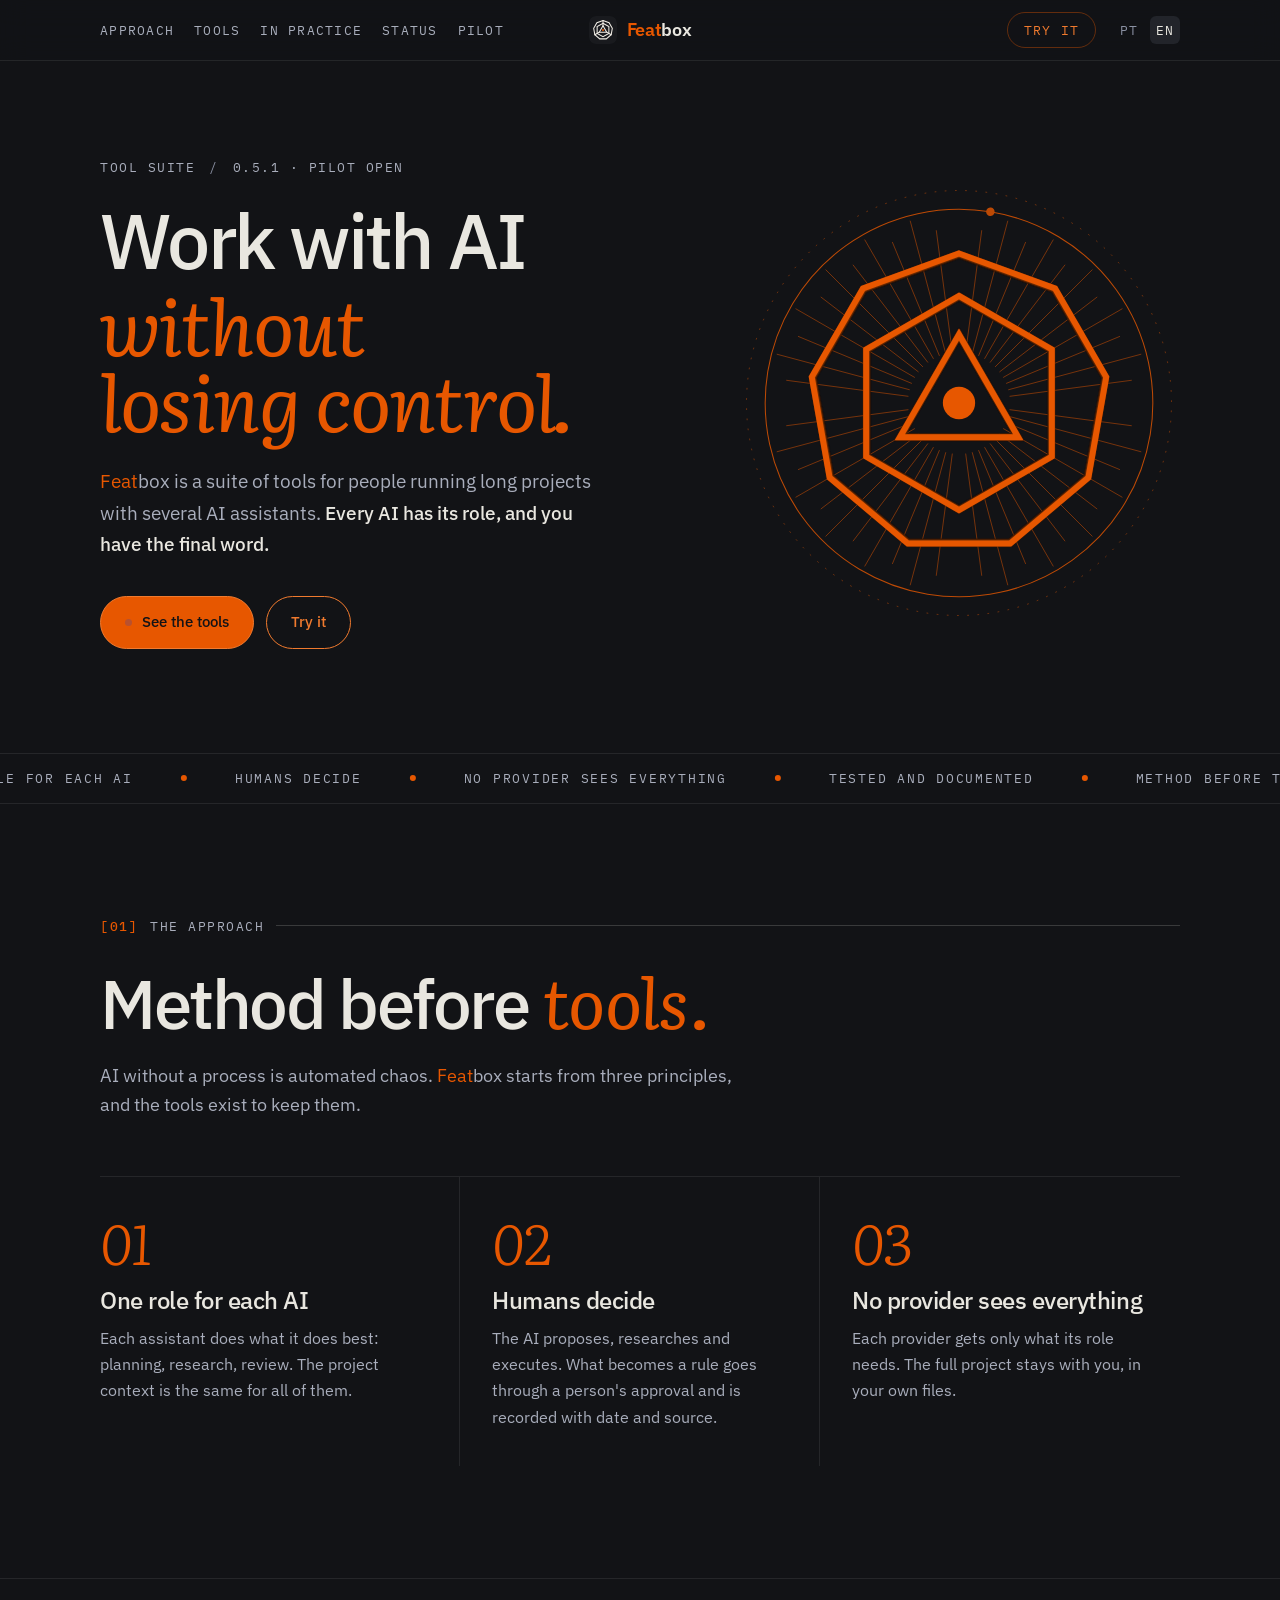
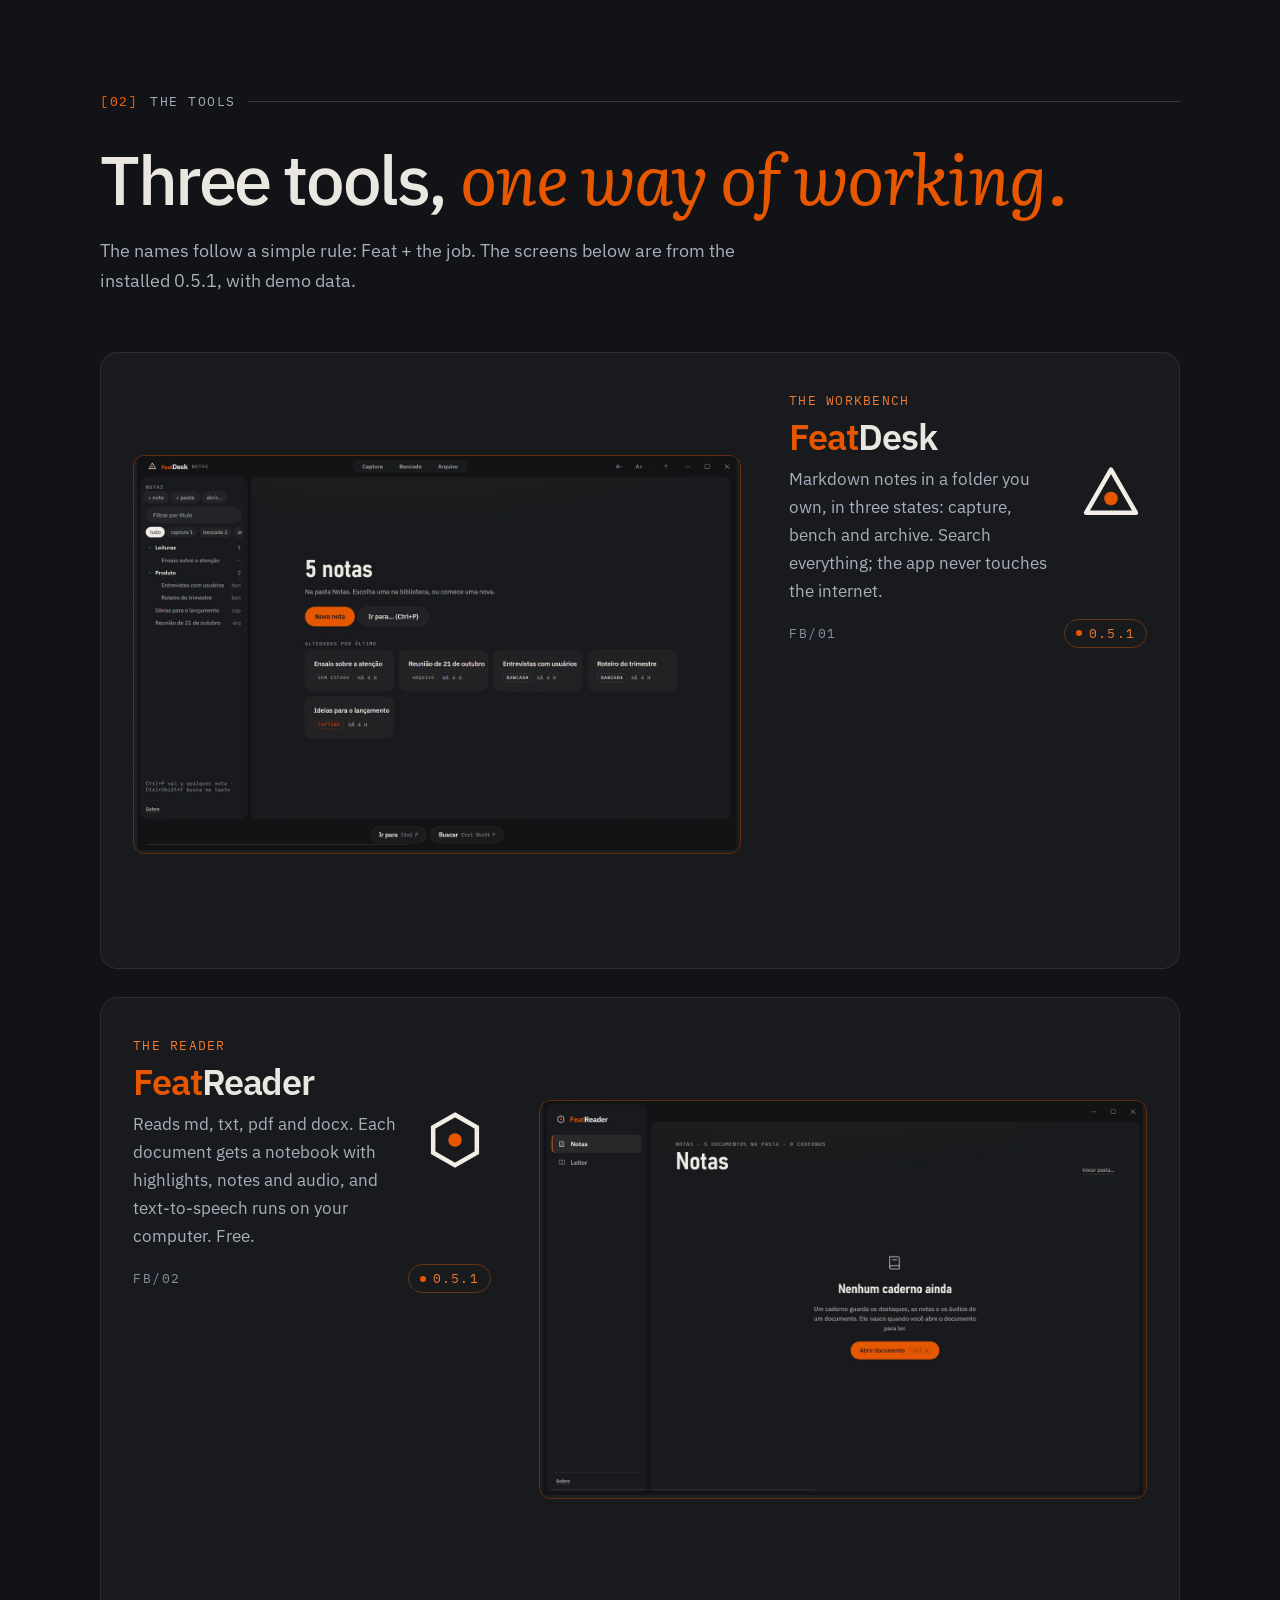
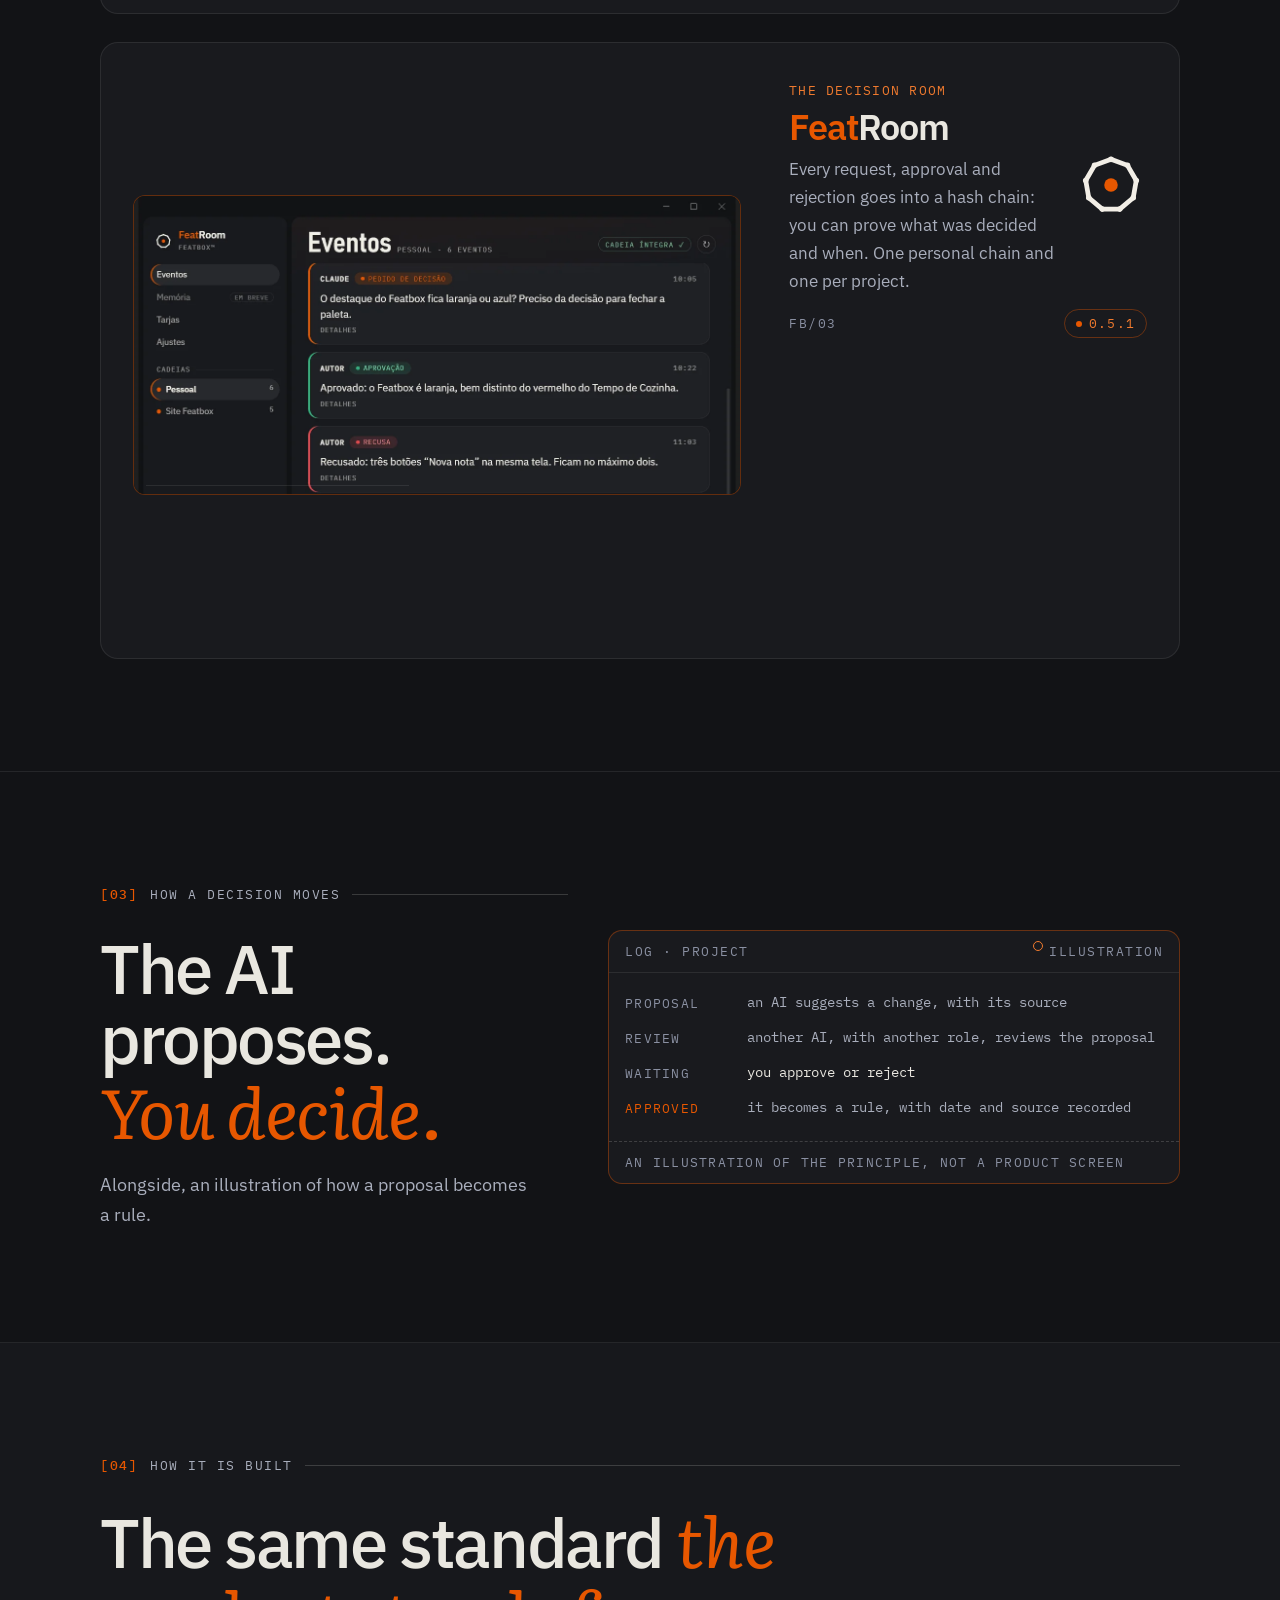
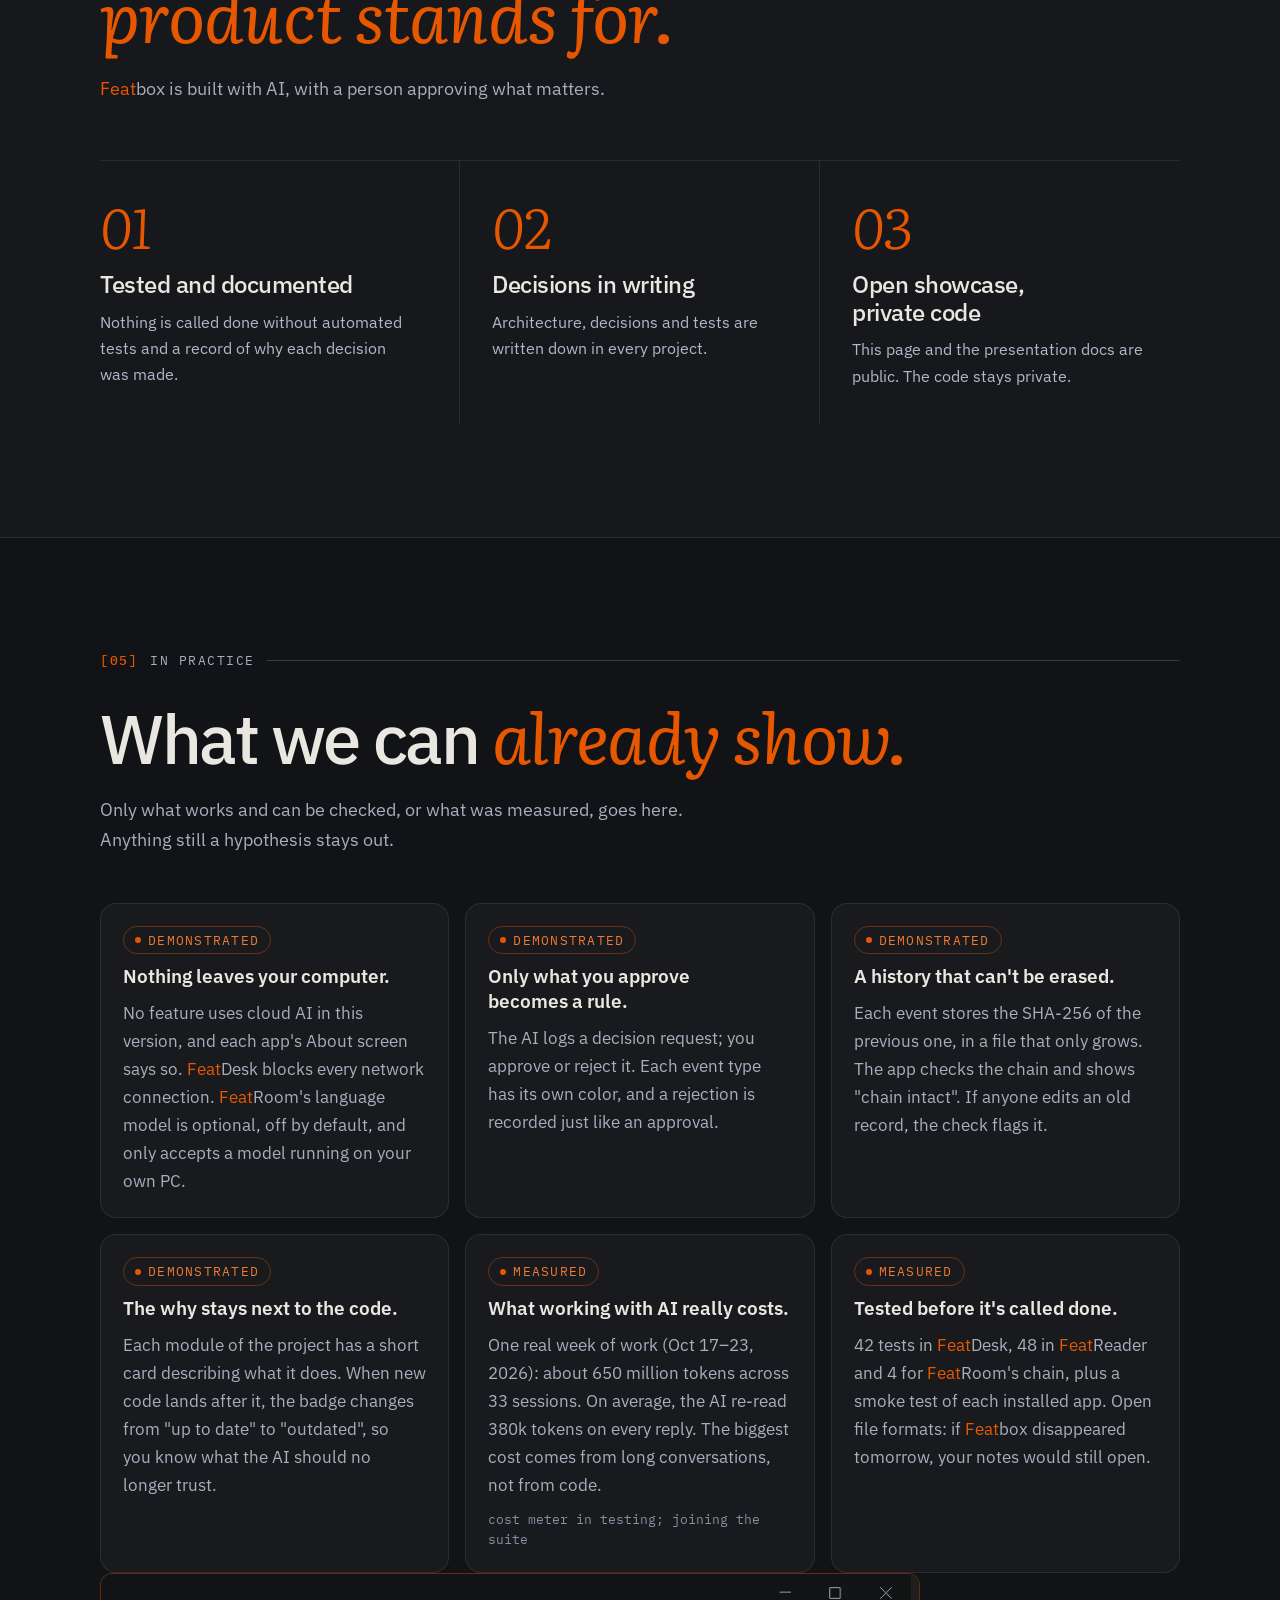
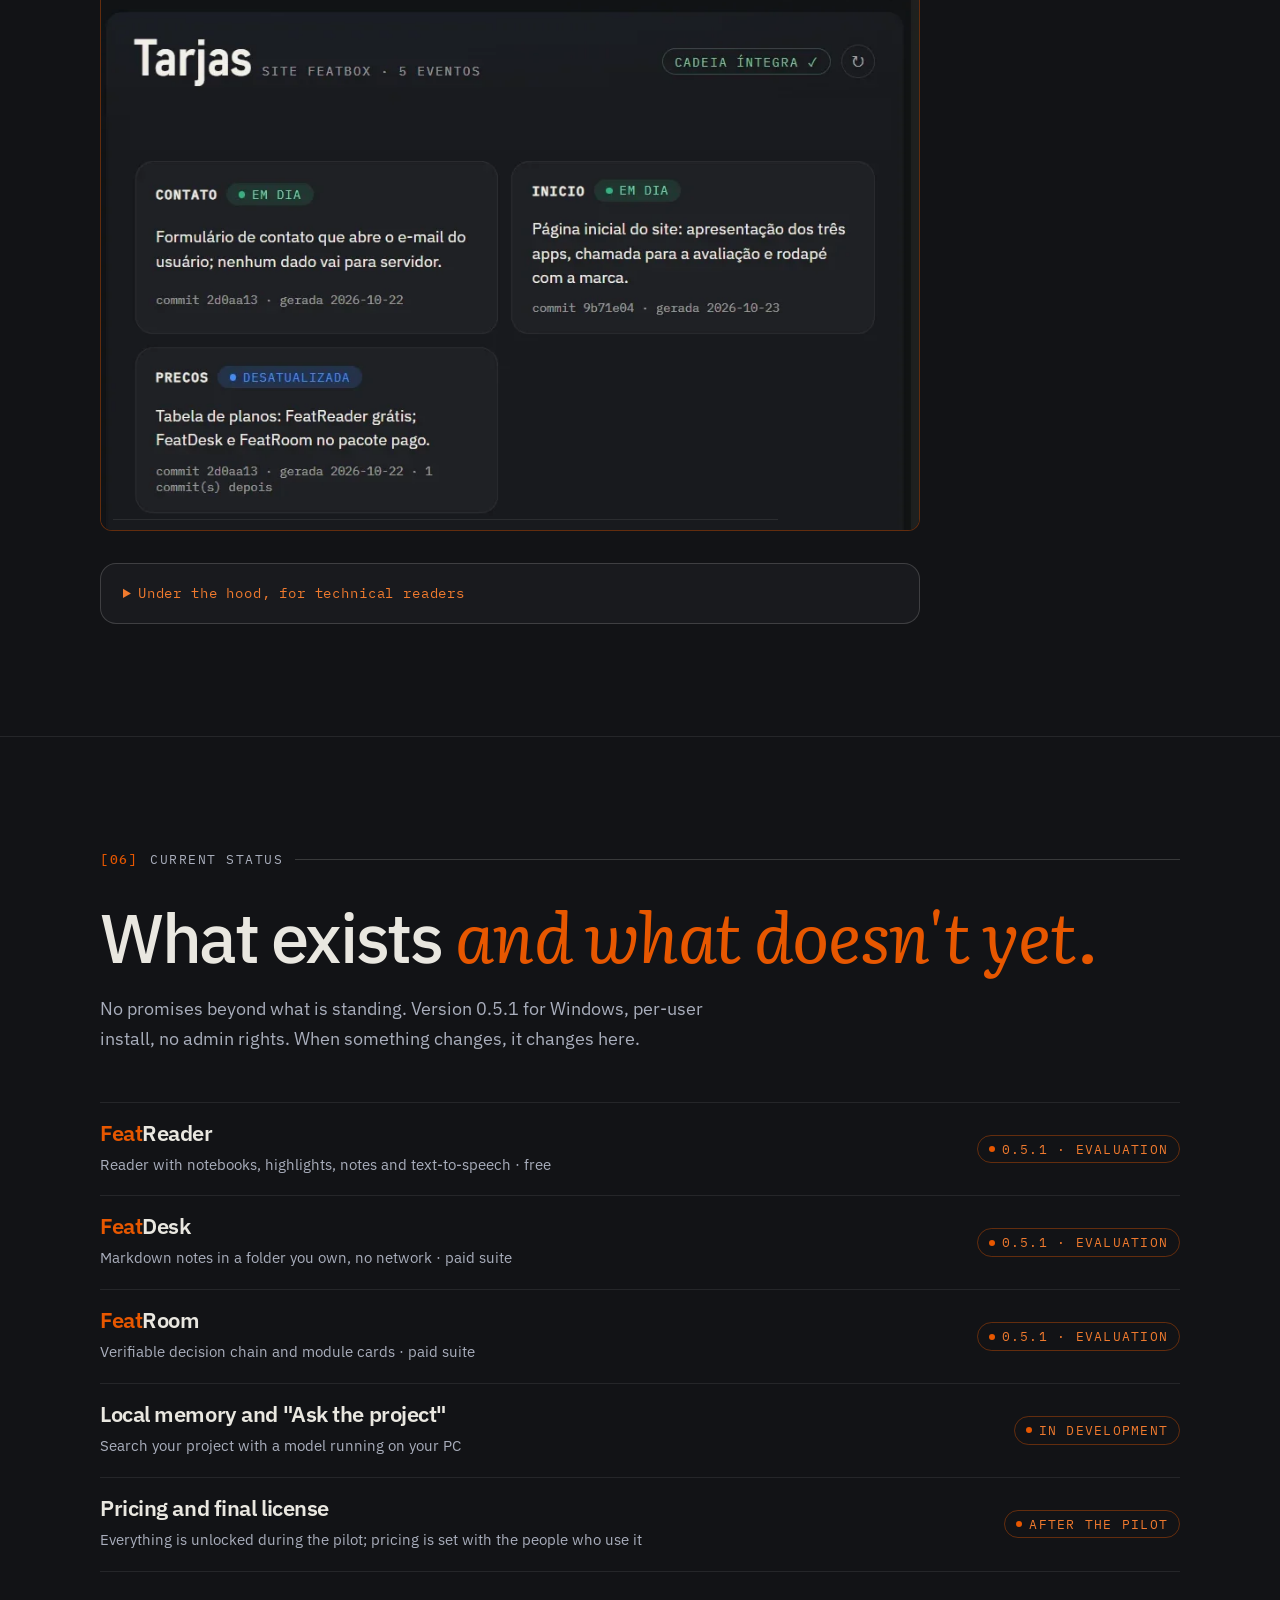
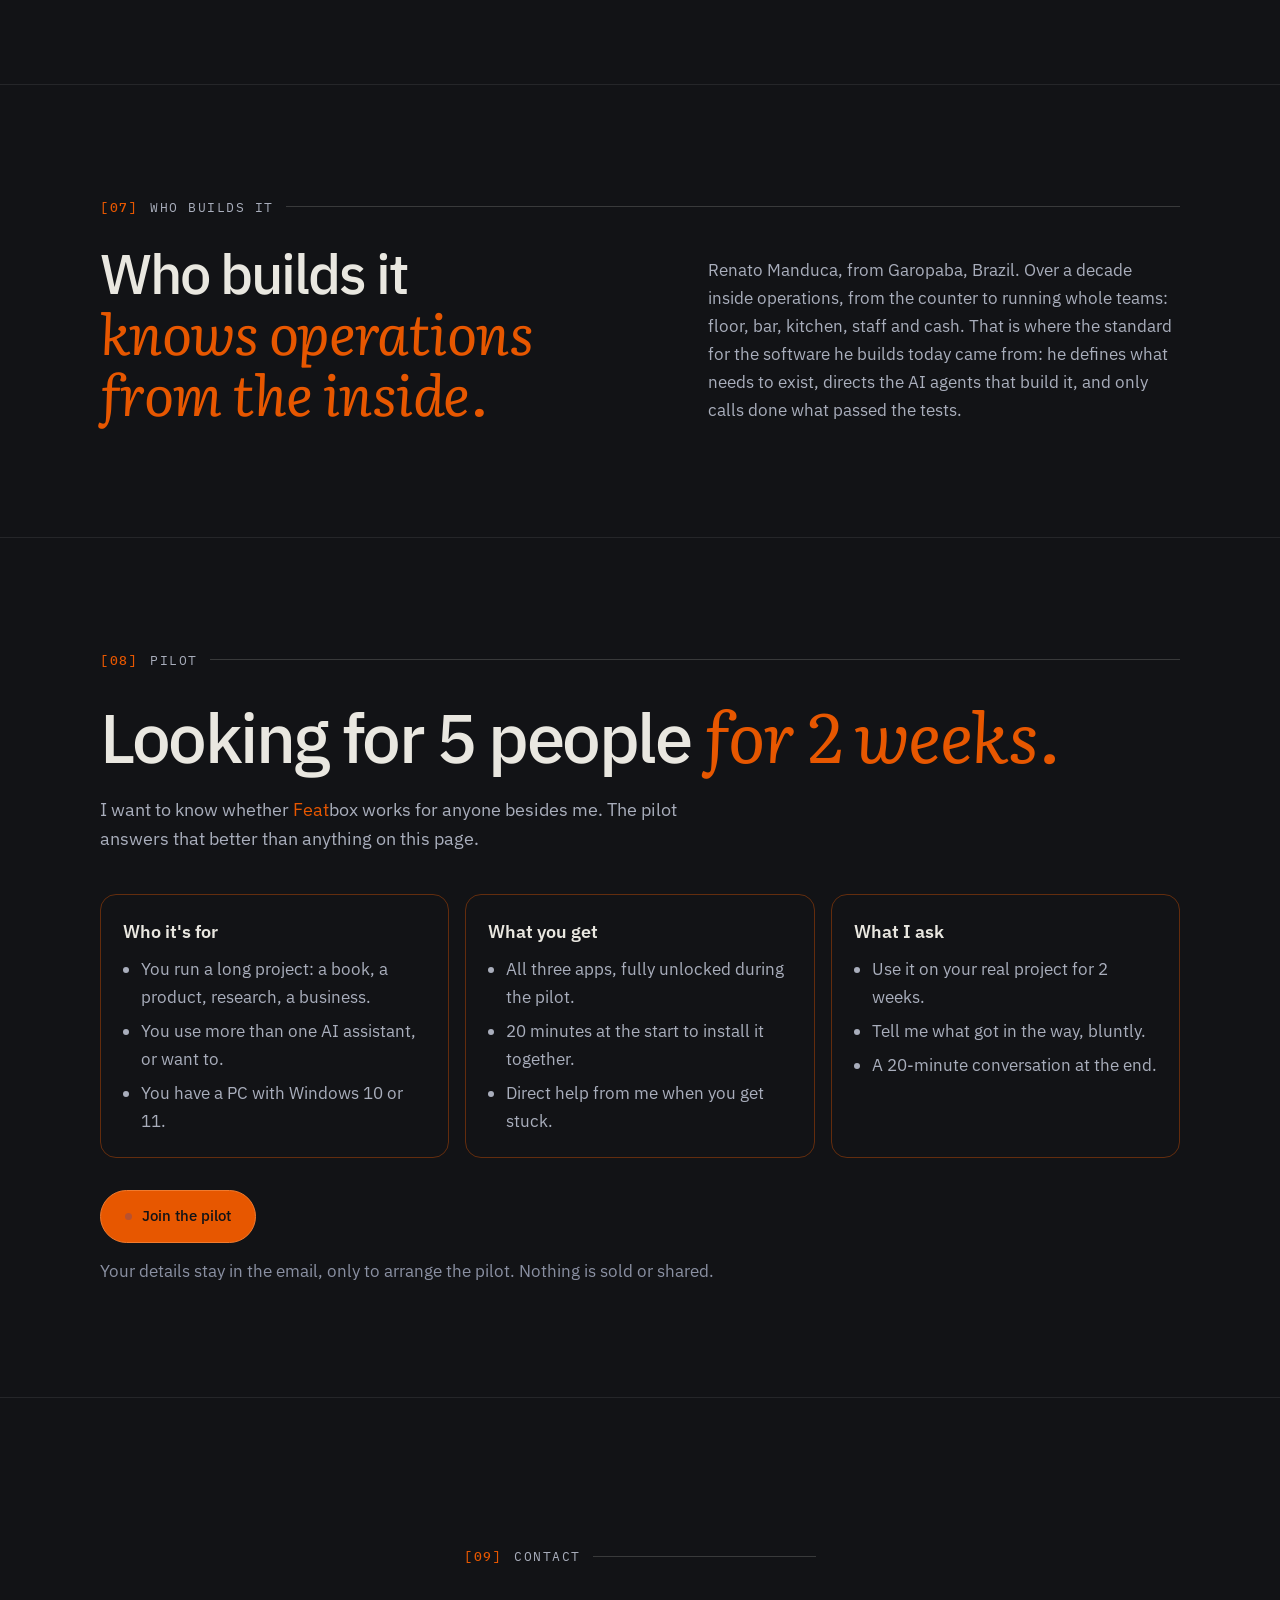
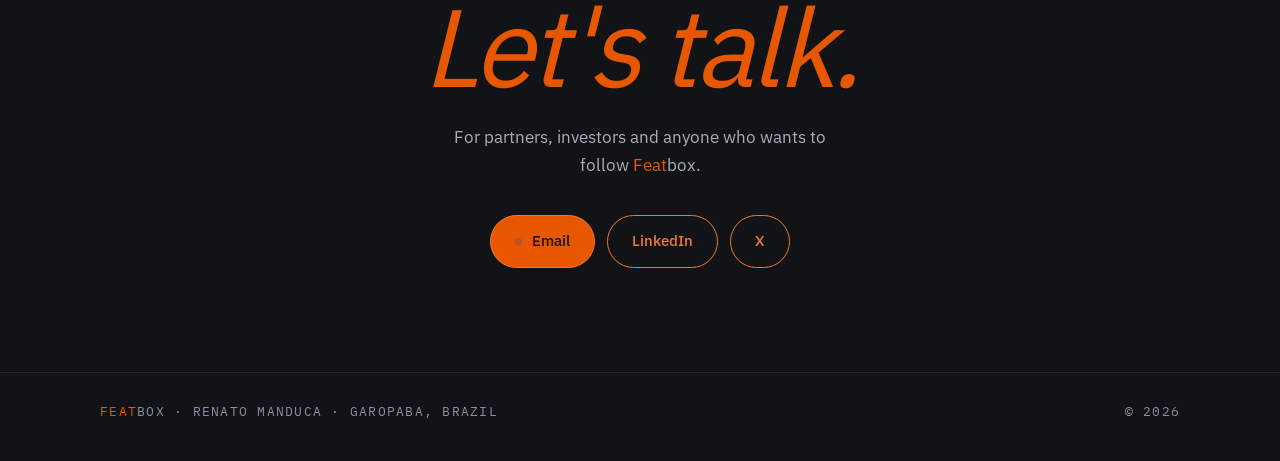
==== en/index.html @ ae33f8d5 "Versão em inglês, favicons e SEO, telas da 0.5.1 Feat sempre em laranja, laranja chapado sem degradê" ====
<!doctype html>
<html lang="en">
<head>
<meta charset="utf-8">
<meta name="viewport" content="width=device-width, initial-scale=1, viewport-fit=cover">
<title>Featbox · Work with AI without losing control</title>
<meta name="description" content="Featbox: FeatDesk, FeatReader and FeatRoom. Every AI with a role, every decision logged and approved by a person, no provider with access to the whole project. Version 0.5.1 for Windows, pilot open.">
<meta name="theme-color" content="#121316">
<meta property="og:type" content="website">
<meta property="og:locale" content="en_US">
<meta name="twitter:card" content="summary_large_image">
<meta property="og:title" content="Featbox">
<meta property="og:description" content="Tools to work with AI without losing control. Version 0.5.1, pilot open.">
<meta property="og:image" content="https://featbox.github.io/assets/og-featbox.png">
<meta property="og:image:width" content="1200"><meta property="og:image:height" content="630">
<!-- seo:inicio -->
<link rel="canonical" href="https://featbox.github.io/en/">
<meta name="robots" content="index,follow">
<meta name="author" content="Renato Manduca">
<meta property="og:url" content="https://featbox.github.io/en/">
<meta property="og:site_name" content="Featbox">
<meta property="og:locale:alternate" content="pt_BR">
<meta property="og:image:alt" content="Featbox logo and the headline Work with AI without losing control">
<meta name="twitter:title" content="Featbox · Work with AI without losing control">
<meta name="twitter:description" content="Tools to work with AI without losing control. Version 0.5.1, pilot open.">
<meta name="twitter:image" content="https://featbox.github.io/assets/og-featbox.png">
<link rel="icon" href="/favicon.ico" sizes="48x48">
<link rel="icon" href="/assets/marcas/featbox-t3-favicon.svg" type="image/svg+xml">
<link rel="icon" href="/assets/icones/favicon-32.png" type="image/png" sizes="32x32">
<link rel="icon" href="/assets/icones/favicon-16.png" type="image/png" sizes="16x16">
<link rel="apple-touch-icon" href="/assets/icones/apple-touch-icon.png">
<link rel="manifest" href="/site.webmanifest">
<script type="application/ld+json">{"@context": "https://schema.org", "@type": "SoftwareApplication", "name": "Featbox", "applicationCategory": "ProductivityApplication", "operatingSystem": "Windows 10, Windows 11", "softwareVersion": "0.5.1", "description": "A suite of three local apps for working with several AIs without losing control: Markdown notes (FeatDesk), a reader with notebooks (FeatReader) and a SHA-256 hash-chained decision log (FeatRoom).", "inLanguage": "en", "url": "https://featbox.github.io/en/", "image": "https://featbox.github.io/assets/og-featbox.png", "author": {"@type": "Person", "name": "Renato Manduca", "address": {"@type": "PostalAddress", "addressLocality": "Garopaba", "addressRegion": "SC", "addressCountry": "BR"}}}</script>
<!-- seo:fim -->
<link rel="alternate" hreflang="pt-BR" href="https://featbox.github.io/">
<link rel="alternate" hreflang="en" href="https://featbox.github.io/en/">
<link rel="alternate" hreflang="x-default" href="https://featbox.github.io/">
<link rel="preload" href="../assets/fonts/ibm-plex-sans-500.woff2" as="font" type="font/woff2" crossorigin>
<style>
@font-face{font-family:"IBM Plex Sans";font-weight:400;font-display:swap;src:url(../assets/fonts/ibm-plex-sans-400.woff2) format("woff2")}
@font-face{font-family:"IBM Plex Sans";font-weight:500;font-display:swap;src:url(../assets/fonts/ibm-plex-sans-500.woff2) format("woff2")}
@font-face{font-family:"IBM Plex Sans";font-weight:600;font-display:swap;src:url(../assets/fonts/ibm-plex-sans-600.woff2) format("woff2")}
@font-face{font-family:"Literata";font-weight:200 900;font-style:normal;font-display:swap;src:url(../assets/fonts/literata-var.woff2) format("woff2")}
@font-face{font-family:"Literata";font-weight:200 900;font-style:italic;font-display:swap;src:url(../assets/fonts/literata-italic-var.woff2) format("woff2")}
@font-face{font-family:"IBM Plex Mono";font-weight:400;font-display:swap;src:url(../assets/fonts/ibm-plex-mono-400.woff2) format("woff2")}
@font-face{font-family:"IBM Plex Mono";font-weight:500;font-display:swap;src:url(../assets/fonts/ibm-plex-mono-500.woff2) format("woff2")}
:root{
  --bg:#121316;--bg-2:#191A1E;--bg-3:#22242A;--blue:#191A1E;
  --text:#E9E7E0;--text-2:#A9AEBC;--text-3:#8A90A2;
  --gold:#F07A2E;--dot:#E75700;--f:#E75700;
  --line:rgb(233 231 224 / .09);--line-2:rgb(233 231 224 / .18);--line-gold:rgb(231 87 0 / .38);
  
  --f-display:"IBM Plex Sans","Segoe UI",system-ui,sans-serif;
  --f-serif:"Literata",Georgia,serif;
  --f-sans:"IBM Plex Sans","Segoe UI",system-ui,sans-serif;
  --f-mono:"IBM Plex Mono",ui-monospace,Consolas,monospace;
  --wrap:1160px;--pad:clamp(16px,4vw,40px);
}
*{box-sizing:border-box}
html{scroll-behavior:smooth;background:var(--bg);color-scheme:dark;scrollbar-color:#3A3C42 var(--bg)}
body{margin:0;background:var(--bg);color:var(--text);font:400 17px/1.65 var(--f-sans);-webkit-font-smoothing:antialiased;overflow-x:hidden}
h1,h2,h3,h4,p{margin:0}
h1,h2,h3{text-wrap:balance}
p{text-wrap:pretty}
a{color:var(--gold)}
img,svg{display:block;max-width:100%}
:focus-visible{outline:2px solid var(--gold);outline-offset:3px;border-radius:4px}
.wrap{max-width:var(--wrap);margin:0 auto;padding:0 var(--pad)}
.skip{position:absolute;left:-999px;top:8px;z-index:200;background:var(--gold);color:var(--bg);padding:8px 12px}
.skip:focus{left:8px}
.foil{color:var(--dot);-webkit-text-fill-color:currentColor;font-family:var(--f-serif);font-style:italic;font-weight:400;letter-spacing:-.01em}
@supports not ((background-clip:text) or (-webkit-background-clip:text)){.foil{color:var(--gold);-webkit-text-fill-color:currentColor}}
.label{display:flex;align-items:center;gap:12px;font-family:var(--f-mono);font-size:12.5px;letter-spacing:.12em;text-transform:uppercase;color:var(--text-2)}
.label b{font-weight:500;color:var(--dot)}
.label::after{content:"";flex:1;height:1px;background:var(--line-2)}
.display{font-family:var(--f-display);font-weight:500;line-height:1.02;letter-spacing:-.035em}
.top{position:sticky;top:0;z-index:50;background:color-mix(in srgb,var(--bg) 82%,transparent);backdrop-filter:blur(14px);border-bottom:1px solid var(--line)}
.top .wrap{display:grid;grid-template-columns:1fr auto 1fr;align-items:center;height:60px}
.top nav{display:none;gap:28px}
.top nav a,.top .cta{font-family:var(--f-mono);font-size:12.5px;letter-spacing:.1em;text-transform:uppercase;text-decoration:none;color:var(--text-2)}
.top nav a:hover{color:var(--text)}
.top nav a{white-space:nowrap}
.brand{display:flex;align-items:center;gap:10px;text-decoration:none;color:var(--text);justify-self:center}
.brand img{width:28px;height:28px;border-radius:7px}
.brand span{font-weight:600;font-size:18px;letter-spacing:-.02em}
.top .cta{justify-self:end;border:1px solid var(--line-gold);border-radius:999px;padding:7px 16px;color:var(--gold)}
.top .cta:hover{background:var(--bg-3)}
.btn{display:inline-flex;align-items:center;gap:10px;padding:13px 24px;border-radius:999px;font-family:var(--f-sans);font-size:15px;font-weight:500;text-decoration:none;border:1px solid var(--gold);transition:background-color .2s,filter .2s}
.btn-primary{background:var(--f);color:var(--bg)}
.btn-primary:hover{filter:brightness(1.07)}
.btn-ghost{color:var(--gold);background:transparent}
.btn-ghost:hover{background:var(--bg-3)}
.btn .dot{width:7px;height:7px;border-radius:50%;background:#B8512F}
.btn-ghost .dot{background:var(--dot)}
.hero{position:relative;border-bottom:1px solid var(--line);background:var(--bg)}
.hero .wrap{display:grid;gap:40px;padding-top:72px;padding-bottom:84px;align-items:center}
.hero .kicker{font-family:var(--f-mono);font-size:12.5px;letter-spacing:.12em;text-transform:uppercase;color:var(--text-2);display:flex;gap:14px;flex-wrap:wrap}
.hero .kicker span+span::before{content:"/";margin-right:14px;color:var(--text-3)}
.hero h1{margin-top:24px;font-size:clamp(40px,6vw,84px);line-height:1}
.hero h1 .l2{display:block;margin-top:.08em}
.display.foil{font-weight:400}
.hero .lead{margin-top:28px;max-width:46ch;font-size:19px;color:var(--text-2)}
.hero .lead strong{color:var(--text);font-weight:500}
.hero .actions{margin-top:36px;display:flex;flex-wrap:wrap;gap:12px}
.art{position:relative;aspect-ratio:1;width:100%;max-width:520px;justify-self:center}
.art svg{width:100%;height:100%}
.art .orbit,.art .orbit2{transform-origin:50% 50%}
.art{position:relative}
.t3-palco{position:absolute;inset:0;perspective:1100px;transform-style:preserve-3d;pointer-events:none}
.t3-palco .t3{position:absolute;inset:0;width:100%;height:100%;transform-style:preserve-3d;backface-visibility:visible}
.t3-palco .t3{will-change:transform}
.t3-fatia{position:absolute;inset:0;width:100%;height:100%}
.t3-9{animation:giro9 18s cubic-bezier(.65,0,.35,1) infinite}
.t3-6{animation:giro6 13s cubic-bezier(.65,0,.35,1) infinite}
.t3-3{animation:giro3 9s cubic-bezier(.65,0,.35,1) infinite}
@keyframes giro9{0%,22%{transform:rotateY(0)}78%,100%{transform:rotateY(360deg)}}
@keyframes giro6{0%,18%{transform:rotateX(0)}82%,100%{transform:rotateX(-360deg)}}
@keyframes giro3{0%,15%{transform:rotate3d(1,1,0,0deg)}85%,100%{transform:rotate3d(1,1,0,360deg)}}
.t3-nucleo{transform-box:fill-box;transform-origin:center;animation:pulso 2.6s ease-in-out infinite;filter:drop-shadow(0 0 0 rgb(231 87 0 / 0))}
@keyframes pulso{0%,100%{transform:scale(1);filter:drop-shadow(0 0 0 rgb(231 87 0 / 0))}50%{transform:scale(1.18);filter:drop-shadow(0 0 14px rgb(231 87 0 / .55))}}
@media (prefers-reduced-motion:reduce){.t3-palco .t3,.t3-nucleo{animation:none}}

.ticker{border-bottom:1px solid var(--line);overflow:hidden;white-space:nowrap;background:var(--bg)}
.ticker div{display:inline-flex;gap:48px;padding:14px 0}
.ticker span{font-family:var(--f-mono);font-size:12.5px;letter-spacing:.14em;text-transform:uppercase;color:var(--text-2);display:inline-flex;gap:48px;align-items:center}
.ticker span::after{content:"";width:6px;height:6px;border-radius:50%;background:var(--dot)}
.section{padding:112px 0;border-bottom:1px solid var(--line);scroll-margin-top:60px}
.section h2{margin-top:28px;font-size:clamp(38px,5.4vw,72px)}
.section .lead{margin-top:22px;max-width:58ch;font-size:18px;color:var(--text-2)}
.cols{display:grid;gap:0;margin-top:56px;border-top:1px solid var(--line)}
.col{padding:32px 28px 32px 0;border-bottom:1px solid var(--line)}
.col .num{font-family:var(--f-serif);font-style:italic;font-weight:300;font-size:56px;line-height:1;display:block}
.col h3{margin-top:18px;font-weight:500;font-size:24px;line-height:1.15;letter-spacing:-.02em}
.col p{margin-top:10px;color:var(--text-2);font-size:16px}
.tools{margin-top:56px;display:grid;gap:20px}
.tool{position:relative;background:var(--bg-2);border:1px solid var(--line);border-radius:18px;padding:24px;display:flex;flex-direction:column;gap:14px;transition:border-color .2s}
.tool:hover{border-color:var(--line-gold)}
.tool .head{display:flex;justify-content:space-between;align-items:center}
.tool .idx{font-family:var(--f-mono);font-size:13px;letter-spacing:.12em;color:var(--text-3)}
.badge{display:inline-flex;align-items:center;gap:7px;font-family:var(--f-mono);font-size:12.5px;letter-spacing:.1em;text-transform:uppercase;color:var(--gold);border:1px solid var(--line-gold);border-radius:999px;padding:3px 11px}
.badge::before{content:"";width:6px;height:6px;border-radius:50%;background:var(--dot)}
.frame{aspect-ratio:16/10;border-radius:12px;background-color:var(--bg);border:1px solid var(--line-gold);display:grid;place-content:center;justify-items:center;gap:10px;position:relative;
  background-image:linear-gradient(var(--line) 1px,transparent 1px),linear-gradient(90deg,var(--line) 1px,transparent 1px);background-size:24px 24px;background-position:-1px -1px}
.frame img{width:72px;height:72px;border-radius:16px}
.app-mark{width:28px;height:28px;vertical-align:-4px;margin-right:10px}
.tech{margin-top:32px;max-width:820px;border:1px solid var(--line-2);border-radius:16px;padding:18px 22px;background:var(--bg-2)}
.tech summary{cursor:pointer;font-family:var(--f-mono);font-size:14px;letter-spacing:.06em;color:var(--gold)}
.tech ul{margin:16px 0 0;padding-left:18px;display:grid;gap:10px;color:var(--text-2)}
.tech b{color:var(--text)}
.tech code{font-family:var(--f-mono);font-size:.92em;color:var(--text)}
.top .brand{grid-column:2}.cta-wrap{grid-column:3;justify-self:end;display:flex;align-items:center;gap:6px;white-space:nowrap}@media (max-width:480px){.top .cta{display:none}.lang{margin-left:0}}
.lang{display:inline-flex;gap:6px;margin-left:12px;font-family:var(--f-mono);font-size:12.5px;letter-spacing:.08em}.lang a{color:var(--text-3);text-decoration:none;padding:4px 6px;border-radius:6px}.lang a[aria-current]{color:var(--text);background:var(--bg-3)}
.feat{color:var(--dot);font:inherit;letter-spacing:inherit}
.tool-txt{display:grid;grid-template-columns:1fr auto;gap:20px;align-items:center}.tool-txt h3{margin:6px 0 10px}.app-mark-lg{width:72px;height:72px;align-self:center}
.frame.shot{display:block;aspect-ratio:auto;padding:0;background:var(--bg);overflow:hidden;margin:0}
.frame.shot img{display:block;width:100%;height:auto;border-radius:0}
.frame.shot .cap{display:block;padding:8px 12px;font-family:var(--f-mono);font-size:12px;letter-spacing:.06em;color:var(--text-3);border-top:1px solid var(--line)}
.proofs{margin-top:48px;display:grid;gap:16px;grid-template-columns:repeat(auto-fit,minmax(260px,1fr))}
.proof{background:var(--bg-2);border:1px solid var(--line);border-radius:16px;padding:22px;display:flex;flex-direction:column;gap:10px;align-items:flex-start}
.proof h3{margin:0;font-size:19px;line-height:1.3}
.proof p{margin:0;color:var(--text-2)}
.proof .src{font-family:var(--f-mono);font-size:12.5px;color:var(--text-3)}
.proof-shot{margin:40px 0 0;max-width:820px}
.pilot{display:grid;gap:16px;grid-template-columns:repeat(auto-fit,minmax(240px,1fr));margin-top:40px}
.pilot div{border:1px solid var(--line-gold);border-radius:16px;padding:22px}
.pilot h3{margin:0 0 8px;font-size:18px}
.pilot p,.pilot li{color:var(--text-2);margin:0}
.pilot ul{margin:0;padding-left:18px;display:grid;gap:6px}
.frame.mock{display:block;aspect-ratio:auto;padding:0;background:none;border:0;overflow:visible}
.frame.mock svg{width:100%;height:auto;border-radius:12px;box-shadow:0 18px 40px -22px rgb(0 0 0 / .9)}
.frame .cap{position:absolute;left:12px;bottom:-26px;font-family:var(--f-mono);font-size:11.5px;letter-spacing:.08em;color:var(--text-3)}
.tool .frame.mock{margin-bottom:22px}
.tool h3{font-weight:600;font-size:30px;line-height:1;letter-spacing:-.03em}
.tool .role{font-family:var(--f-mono);font-size:12.5px;letter-spacing:.1em;text-transform:uppercase;color:var(--gold)}
.tool p{color:var(--text-2);font-size:16px}
.ledger-wrap{display:grid;gap:40px;align-items:center}
.ledger{background:var(--bg-2);border:1px solid var(--line-gold);border-radius:14px;font-family:var(--f-mono);font-size:14px;overflow:hidden}
.ledger .bar{display:flex;justify-content:space-between;gap:12px;padding:10px 16px;border-bottom:1px solid var(--line);color:var(--text-3);font-size:12.5px;letter-spacing:.12em;text-transform:uppercase}
.ledger .bar i{font-style:normal;display:inline-flex;gap:6px}
.ledger .bar i::before{content:"";width:8px;height:8px;border:1px solid var(--gold);border-radius:50%}
.ledger ol{list-style:none;margin:0;padding:18px 16px 22px;display:grid;gap:12px}
.ledger li{display:grid;grid-template-columns:110px 1fr;gap:12px;color:var(--text-2)}
.ledger li .st{color:var(--text-3);text-transform:uppercase;letter-spacing:.1em;font-size:12.5px;padding-top:2px}
.ledger li.ok .st{color:var(--dot)}
.ledger li.wait{color:var(--text)}
.caret{display:inline-block;width:.6em;height:1.1em;vertical-align:-3px;background:var(--dot);margin-left:4px}
.ledger .note{border-top:1px dashed var(--line-2);padding:10px 16px;color:var(--text-3);font-size:12.5px;letter-spacing:.1em;text-transform:uppercase}
.band{background:#17181C}
.band .col p{color:#B2B8C8}
.state{margin-top:48px;border-top:1px solid var(--line)}
.state div{display:grid;grid-template-columns:1fr auto;gap:16px;align-items:center;padding:18px 0;border-bottom:1px solid var(--line)}
.state .t{font-weight:600;font-size:22px;letter-spacing:-.02em;line-height:1.1}
.state .s{display:block;margin-top:4px;font-size:15px;color:var(--text-2)}
.who{display:grid;gap:32px}
.who h2{font-size:clamp(34px,4.4vw,56px)}
.who p{color:var(--text-2);max-width:58ch}
.contact{padding:128px 0 104px;text-align:center;background:var(--bg)}
.contact h2{font-size:clamp(52px,8.6vw,120px)}
.contact p{margin:20px auto 0;max-width:44ch;color:var(--text-2)}
.contact .actions{margin-top:36px;display:flex;flex-wrap:wrap;gap:12px;justify-content:center}
footer{border-top:1px solid var(--line);padding:28px 0 40px}
footer .wrap{display:flex;flex-wrap:wrap;justify-content:space-between;gap:12px;font-family:var(--f-mono);font-size:12.5px;letter-spacing:.1em;text-transform:uppercase;color:var(--text-3)}
.js .reveal{opacity:0;transform:translateY(14px);transition:opacity .7s ease,transform .7s ease}
.js .reveal.in{opacity:1;transform:none}
@media (min-width:860px){
  .top nav{display:none}
  .hero .wrap{grid-template-columns:1.15fr .85fr;padding-top:96px;padding-bottom:104px}
  .cols{grid-template-columns:repeat(3,1fr)}
  .col{border-bottom:0;border-right:1px solid var(--line);padding:36px 32px}
  .col:first-child{padding-left:0}.col:last-child{border-right:0}
  .tools{grid-template-columns:repeat(3,1fr)}
  .ledger-wrap{grid-template-columns:.9fr 1.1fr}
  .who{grid-template-columns:1.1fr .9fr;align-items:end}
}
@media (max-width:520px){.ledger li{grid-template-columns:1fr;gap:2px}}
@media (prefers-reduced-motion:reduce){
  *,*::before,*::after{transition:none!important;scroll-behavior:auto!important}
  .js .reveal{opacity:1;transform:none}
}

@media(min-width:900px){
  .tools{grid-template-columns:1fr;gap:28px}
  .tool{display:grid;grid-template-columns:minmax(0,1.7fr) minmax(0,1fr);grid-template-areas:"frame ." "frame head" "frame role" "frame title" "frame text" "frame .";grid-template-rows:1fr auto auto auto auto 1fr;column-gap:48px;row-gap:14px;padding:32px}
  .tool .frame{grid-area:frame;align-self:center;margin-bottom:0}
  .tool .head{grid-area:head;align-self:end}
  .tool .role{grid-area:role}.tool h3{grid-area:title}.tool p{grid-area:text}
  .tool:nth-child(even){grid-template-columns:minmax(0,1fr) minmax(0,1.7fr);grid-template-areas:". frame" "head frame" "role frame" "title frame" "text frame" ". frame"}
  .tool h3{font-size:36px}.tool p{font-size:17px}
  .tool .frame .cap{bottom:-28px}
  .tool{padding-bottom:44px}
}
@media (min-width:1180px){.top nav{display:flex;gap:20px;grid-column:1}}
</style>
</head>
<body>
<script>document.documentElement.className='js'</script>
<a class="skip" href="#conteudo">Skip to content</a>
<svg width="0" height="0" style="position:absolute" aria-hidden="true">
  <defs>
    <linearGradient id="foilg" x1="0" y1="0" x2="1" y2="1"><stop offset="0" stop-color="#E75700"/><stop offset="1" stop-color="#E75700"/></linearGradient>
  </defs>
</svg>

<header class="top">
  <div class="wrap">
    <nav aria-label="Seções"><a href="#proposta">Approach</a><a href="#ferramentas">Tools</a><a href="#provas">In practice</a><a href="#estado">Status</a><a href="#piloto">Pilot</a></nav>
    <a class="brand" href="#topo" aria-label="Featbox, home"><img src="../assets/marcas/featbox-t3-favicon.svg" alt="" width="30" height="30"><span><span class="feat">Feat</span>box</span></a>
    <span class="cta-wrap"><a class="cta" href="#piloto">Try it</a><span class="lang"><a href="../" hreflang="pt-BR" lang="pt-BR">PT</a><a href="./" aria-current="page" hreflang="en">EN</a></span></span>
  </div>
</header>

<main id="conteudo">
  <section class="hero" id="topo" aria-labelledby="titulo">
    <div class="wrap">
      <div>
        <p class="kicker"><span>Tool suite</span><span>0.5.1 · pilot open</span></p>
        <h1 id="titulo" class="display">Work with AI <span class="l2 foil">without losing control.</span></h1>
        <p class="lead"><span class="feat">Feat</span>box is a suite of tools for people running long projects with several AI assistants. <strong>Every AI has its role, and you have the final word.</strong></p>
        <div class="actions">
          <a class="btn btn-primary" href="#ferramentas"><span class="dot"></span>See the tools</a>
          <a class="btn btn-ghost" href="#piloto">Try it</a>
        </div>
      </div>
      <figure class="art" style="margin:0" aria-hidden="true">
        <svg viewBox="0 0 520 520" fill="none" stroke="url(#foilg)">
          <g class="orbit2" stroke-width="1" opacity=".5"><circle cx="260" cy="260" r="250" stroke-dasharray="2 10"/></g>
          <g class="orbit" stroke-width="1.2" opacity=".8"><circle cx="260" cy="260" r="228"/><circle cx="260" cy="32" r="5" fill="#E75700" stroke="none"/></g>
          <g stroke-width="1" opacity=".55" id="rays"></g>
        </svg>
        <div class="t3-palco"><div class="t3 t3-9"><svg class="t3-fatia" viewBox="0 0 520 520" fill="none" stroke="#3A1A08" style="transform:translateZ(-12px)" aria-hidden="true"><polygon points="260.0,84.1 373.0,125.2 433.2,229.4 412.2,347.8 320.2,425.2 199.8,425.2 107.8,347.8 86.8,229.4 147.0,125.2" stroke-width="7" stroke-linejoin="miter" stroke-miterlimit="8"/></svg><svg class="t3-fatia" viewBox="0 0 520 520" fill="none" stroke="#3A1A08" style="transform:translateZ(-10px)" aria-hidden="true"><polygon points="260.0,84.1 373.0,125.2 433.2,229.4 412.2,347.8 320.2,425.2 199.8,425.2 107.8,347.8 86.8,229.4 147.0,125.2" stroke-width="7" stroke-linejoin="miter" stroke-miterlimit="8"/></svg><svg class="t3-fatia" viewBox="0 0 520 520" fill="none" stroke="#3A1A08" style="transform:translateZ(-8px)" aria-hidden="true"><polygon points="260.0,84.1 373.0,125.2 433.2,229.4 412.2,347.8 320.2,425.2 199.8,425.2 107.8,347.8 86.8,229.4 147.0,125.2" stroke-width="7" stroke-linejoin="miter" stroke-miterlimit="8"/></svg><svg class="t3-fatia" viewBox="0 0 520 520" fill="none" stroke="#3A1A08" style="transform:translateZ(-6px)" aria-hidden="true"><polygon points="260.0,84.1 373.0,125.2 433.2,229.4 412.2,347.8 320.2,425.2 199.8,425.2 107.8,347.8 86.8,229.4 147.0,125.2" stroke-width="7" stroke-linejoin="miter" stroke-miterlimit="8"/></svg><svg class="t3-fatia" viewBox="0 0 520 520" fill="none" stroke="#7A3204" style="transform:translateZ(-4px)" aria-hidden="true"><polygon points="260.0,84.1 373.0,125.2 433.2,229.4 412.2,347.8 320.2,425.2 199.8,425.2 107.8,347.8 86.8,229.4 147.0,125.2" stroke-width="7" stroke-linejoin="miter" stroke-miterlimit="8"/></svg><svg class="t3-fatia" viewBox="0 0 520 520" fill="none" stroke="#7A3204" style="transform:translateZ(-2px)" aria-hidden="true"><polygon points="260.0,84.1 373.0,125.2 433.2,229.4 412.2,347.8 320.2,425.2 199.8,425.2 107.8,347.8 86.8,229.4 147.0,125.2" stroke-width="7" stroke-linejoin="miter" stroke-miterlimit="8"/></svg><svg class="t3-fatia" viewBox="0 0 520 520" fill="none" stroke="url(#foilg)" style="transform:translateZ(0px)" aria-hidden="true"><polygon points="260.0,84.1 373.0,125.2 433.2,229.4 412.2,347.8 320.2,425.2 199.8,425.2 107.8,347.8 86.8,229.4 147.0,125.2" stroke-width="7" stroke-linejoin="miter" stroke-miterlimit="8"/></svg></div><div class="t3 t3-6"><svg class="t3-fatia" viewBox="0 0 520 520" fill="none" stroke="#3A1A08" style="transform:translateZ(-12px)" aria-hidden="true"><polygon points="260.0,134.0 369.2,197.0 369.2,323.0 260.0,386.0 150.8,323.0 150.8,197.0" stroke-width="7" stroke-linejoin="miter" stroke-miterlimit="8"/></svg><svg class="t3-fatia" viewBox="0 0 520 520" fill="none" stroke="#3A1A08" style="transform:translateZ(-10px)" aria-hidden="true"><polygon points="260.0,134.0 369.2,197.0 369.2,323.0 260.0,386.0 150.8,323.0 150.8,197.0" stroke-width="7" stroke-linejoin="miter" stroke-miterlimit="8"/></svg><svg class="t3-fatia" viewBox="0 0 520 520" fill="none" stroke="#3A1A08" style="transform:translateZ(-8px)" aria-hidden="true"><polygon points="260.0,134.0 369.2,197.0 369.2,323.0 260.0,386.0 150.8,323.0 150.8,197.0" stroke-width="7" stroke-linejoin="miter" stroke-miterlimit="8"/></svg><svg class="t3-fatia" viewBox="0 0 520 520" fill="none" stroke="#3A1A08" style="transform:translateZ(-6px)" aria-hidden="true"><polygon points="260.0,134.0 369.2,197.0 369.2,323.0 260.0,386.0 150.8,323.0 150.8,197.0" stroke-width="7" stroke-linejoin="miter" stroke-miterlimit="8"/></svg><svg class="t3-fatia" viewBox="0 0 520 520" fill="none" stroke="#7A3204" style="transform:translateZ(-4px)" aria-hidden="true"><polygon points="260.0,134.0 369.2,197.0 369.2,323.0 260.0,386.0 150.8,323.0 150.8,197.0" stroke-width="7" stroke-linejoin="miter" stroke-miterlimit="8"/></svg><svg class="t3-fatia" viewBox="0 0 520 520" fill="none" stroke="#7A3204" style="transform:translateZ(-2px)" aria-hidden="true"><polygon points="260.0,134.0 369.2,197.0 369.2,323.0 260.0,386.0 150.8,323.0 150.8,197.0" stroke-width="7" stroke-linejoin="miter" stroke-miterlimit="8"/></svg><svg class="t3-fatia" viewBox="0 0 520 520" fill="none" stroke="url(#foilg)" style="transform:translateZ(0px)" aria-hidden="true"><polygon points="260.0,134.0 369.2,197.0 369.2,323.0 260.0,386.0 150.8,323.0 150.8,197.0" stroke-width="7" stroke-linejoin="miter" stroke-miterlimit="8"/></svg></div><div class="t3 t3-3"><svg class="t3-fatia" viewBox="0 0 520 520" fill="none" stroke="#3A1A08" style="transform:translateZ(-12px)" aria-hidden="true"><polygon points="260.0,179.5 329.7,300.2 190.4,300.2" stroke-width="7" stroke-linejoin="miter" stroke-miterlimit="8"/></svg><svg class="t3-fatia" viewBox="0 0 520 520" fill="none" stroke="#3A1A08" style="transform:translateZ(-10px)" aria-hidden="true"><polygon points="260.0,179.5 329.7,300.2 190.4,300.2" stroke-width="7" stroke-linejoin="miter" stroke-miterlimit="8"/></svg><svg class="t3-fatia" viewBox="0 0 520 520" fill="none" stroke="#3A1A08" style="transform:translateZ(-8px)" aria-hidden="true"><polygon points="260.0,179.5 329.7,300.2 190.4,300.2" stroke-width="7" stroke-linejoin="miter" stroke-miterlimit="8"/></svg><svg class="t3-fatia" viewBox="0 0 520 520" fill="none" stroke="#3A1A08" style="transform:translateZ(-6px)" aria-hidden="true"><polygon points="260.0,179.5 329.7,300.2 190.4,300.2" stroke-width="7" stroke-linejoin="miter" stroke-miterlimit="8"/></svg><svg class="t3-fatia" viewBox="0 0 520 520" fill="none" stroke="#7A3204" style="transform:translateZ(-4px)" aria-hidden="true"><polygon points="260.0,179.5 329.7,300.2 190.4,300.2" stroke-width="7" stroke-linejoin="miter" stroke-miterlimit="8"/></svg><svg class="t3-fatia" viewBox="0 0 520 520" fill="none" stroke="#7A3204" style="transform:translateZ(-2px)" aria-hidden="true"><polygon points="260.0,179.5 329.7,300.2 190.4,300.2" stroke-width="7" stroke-linejoin="miter" stroke-miterlimit="8"/></svg><svg class="t3-fatia" viewBox="0 0 520 520" fill="none" stroke="url(#foilg)" style="transform:translateZ(0px)" aria-hidden="true"><polygon points="260.0,179.5 329.7,300.2 190.4,300.2" stroke-width="7" stroke-linejoin="miter" stroke-miterlimit="8"/></svg></div><svg class="t3 t3-eixo" viewBox="0 0 520 520" aria-hidden="true"><circle class="t3-nucleo" cx="260" cy="260" r="19" fill="#E75700"/></svg></div>
      </figure>
    </div>
  </section>

  <div class="ticker" aria-hidden="true"><div>
    <span>One role for each AI</span><span>Humans decide</span><span>No provider sees everything</span><span>Tested and documented</span><span>Method before tools</span>
    <span>One role for each AI</span><span>Humans decide</span><span>No provider sees everything</span><span>Tested and documented</span><span>Method before tools</span>
  </div></div>

  <section class="section" id="proposta" aria-labelledby="t-proposta">
    <div class="wrap">
      <p class="label"><b>[01]</b> The approach</p>
      <h2 id="t-proposta" class="display reveal">Method before <span class="foil">tools.</span></h2>
      <p class="lead reveal">AI without a process is automated chaos. <span class="feat">Feat</span>box starts from three principles, and the tools exist to keep them.</p>
      <div class="cols">
        <div class="col reveal"><span class="num foil">01</span><h3>One role for each AI</h3><p>Each assistant does what it does best: planning, research, review. The project context is the same for all of them.</p></div>
        <div class="col reveal"><span class="num foil">02</span><h3>Humans decide</h3><p>The AI proposes, researches and executes. What becomes a rule goes through a person's approval and is recorded with date and source.</p></div>
        <div class="col reveal"><span class="num foil">03</span><h3>No provider sees everything</h3><p>Each provider gets only what its role needs. The full project stays with you, in your own files.</p></div>
      </div>
    </div>
  </section>

  <section class="section" id="ferramentas" aria-labelledby="t-ferramentas">
    <div class="wrap">
      <p class="label"><b>[02]</b> The tools</p>
      <h2 id="t-ferramentas" class="display reveal">Three tools, <span class="foil">one way of working.</span></h2>
      <p class="lead reveal">The names follow a simple rule: Feat + the job. The screens below are from the installed 0.5.1, with demo data.</p>
      <div class="tools">
        <article class="tool reveal" aria-labelledby="t-desk">
          <div class="head"><span class="idx">FB/01</span><span class="badge">0.5.1</span></div>
          <figure class="frame shot"><img src="../assets/telas/featdesk.webp" alt="FeatDesk with five demo notes, filters by state and the recently edited list" width="1400" height="907" loading="lazy"><figcaption class="cap">Real screen · 0.5.1 · demo data</figcaption></figure>
          <div class="tool-txt"><div><span class="role">The workbench</span>
          <h3 id="t-desk"><span class="feat">Feat</span>Desk</h3>
          <p>Markdown notes in a folder you own, in three states: capture, bench and archive. Search everything; the app never touches the internet.</p></div><img class="app-mark-lg" src="../assets/marcas/featdesk.svg" alt="" width="72" height="72"></div>
        </article>
        <article class="tool reveal" aria-labelledby="t-reader">
          <div class="head"><span class="idx">FB/02</span><span class="badge">0.5.1</span></div>
          <figure class="frame shot"><img src="../assets/telas/featreader.webp" alt="FeatReader on the notes folder, ready to open a document and create its notebook" width="1400" height="907" loading="lazy"><figcaption class="cap">Real screen · 0.5.1 · demo data</figcaption></figure>
          <div class="tool-txt"><div><span class="role">The reader</span>
          <h3 id="t-reader"><span class="feat">Feat</span>Reader</h3>
          <p>Reads md, txt, pdf and docx. Each document gets a notebook with highlights, notes and audio, and text-to-speech runs on your computer. Free.</p></div><img class="app-mark-lg" src="../assets/marcas/featreader.svg" alt="" width="72" height="72"></div>
        </article>
        <article class="tool reveal" aria-labelledby="t-room">
          <div class="head"><span class="idx">FB/03</span><span class="badge">0.5.1</span></div>
          <figure class="frame shot"><img src="../assets/telas/featroom-eventos.webp" alt="FeatRoom with the personal chain: a decision request, an approval and a rejection, and the chain-intact badge" width="1245" height="612" loading="lazy"><figcaption class="cap">Real screen · 0.5.1 · demo data</figcaption></figure>
          <div class="tool-txt"><div><span class="role">The decision room</span>
          <h3 id="t-room"><span class="feat">Feat</span>Room</h3>
          <p>Every request, approval and rejection goes into a hash chain: you can prove what was decided and when. One personal chain and one per project.</p></div><img class="app-mark-lg" src="../assets/marcas/featroom.svg" alt="" width="72" height="72"></div>
        </article>
      </div>
    </div>
  </section>

  <section class="section" id="decisao" aria-labelledby="t-decisao">
    <div class="wrap ledger-wrap">
      <div>
        <p class="label"><b>[03]</b> How a decision moves</p>
        <h2 id="t-decisao" class="display reveal">The AI proposes. <span class="foil">You decide.</span></h2>
        <p class="lead reveal">Alongside, an illustration of how a proposal becomes a rule.</p>
      </div>
      <figure class="ledger reveal" style="margin:0" aria-label="Illustration of a decision&#x27;s path: proposal, review, waiting for approval and approved">
        <div class="bar"><span>log · project</span><i>illustration</i></div>
        <ol>
          <li><span class="st">proposal</span><span>an AI suggests a change, with its source</span></li>
          <li><span class="st">review</span><span>another AI, with another role, reviews the proposal</span></li>
          <li class="wait"><span class="st">waiting</span><span>you approve or reject<span class="caret" aria-hidden="true"></span></span></li>
          <li class="ok"><span class="st">approved</span><span>it becomes a rule, with date and source recorded</span></li>
        </ol>
        <figcaption class="note">an illustration of the principle, not a product screen</figcaption>
      </figure>
    </div>
  </section>

  <div class="band">
    <section class="section" id="como" aria-labelledby="t-como">
      <div class="wrap">
        <p class="label"><b>[04]</b> How it is built</p>
        <h2 id="t-como" class="display reveal">The same standard <span class="foil">the product stands for.</span></h2>
        <p class="lead reveal"><span class="feat">Feat</span>box is built with AI, with a person approving what matters.</p>
        <div class="cols">
          <div class="col reveal"><span class="num foil">01</span><h3>Tested and documented</h3><p>Nothing is called done without automated tests and a record of why each decision was made.</p></div>
          <div class="col reveal"><span class="num foil">02</span><h3>Decisions in writing</h3><p>Architecture, decisions and tests are written down in every project.</p></div>
          <div class="col reveal"><span class="num foil">03</span><h3>Open showcase, private code</h3><p>This page and the presentation docs are public. The code stays private.</p></div>
        </div>
      </div>
    </section>
  </div>


  <section class="section" id="provas" aria-labelledby="t-provas">
    <div class="wrap">
      <p class="label"><b>[05]</b> In practice</p>
      <h2 id="t-provas" class="display reveal">What we can <span class="foil">already show.</span></h2>
      <p class="lead reveal">Only what works and can be checked, or what was measured, goes here. Anything still a hypothesis stays out.</p>
      <div class="proofs">
        <article class="proof reveal"><span class="badge">demonstrated</span><h3>Nothing leaves your computer.</h3><p>No feature uses cloud AI in this version, and each app's About screen says so. <span class="feat">Feat</span>Desk blocks every network connection. <span class="feat">Feat</span>Room's language model is optional, off by default, and only accepts a model running on your own PC.</p></article>
        <article class="proof reveal"><span class="badge">demonstrated</span><h3>Only what you approve becomes a rule.</h3><p>The AI logs a decision request; you approve or reject it. Each event type has its own color, and a rejection is recorded just like an approval.</p></article>
        <article class="proof reveal"><span class="badge">demonstrated</span><h3>A history that can't be erased.</h3><p>Each event stores the SHA-256 of the previous one, in a file that only grows. The app checks the chain and shows "chain intact". If anyone edits an old record, the check flags it.</p></article>
        <article class="proof reveal"><span class="badge">demonstrated</span><h3>The why stays next to the code.</h3><p>Each module of the project has a short card describing what it does. When new code lands after it, the badge changes from "up to date" to "outdated", so you know what the AI should no longer trust.</p></article>
        <article class="proof reveal"><span class="badge">measured</span><h3>What working with AI really costs.</h3><p>One real week of work (Oct 17–23, 2026): about 650 million tokens across 33 sessions. On average, the AI re-read 380k tokens on every reply. The biggest cost comes from long conversations, not from code.</p><span class="src">cost meter in testing; joining the suite</span></article>
        <article class="proof reveal"><span class="badge">measured</span><h3>Tested before it's called done.</h3><p>42 tests in <span class="feat">Feat</span>Desk, 48 in <span class="feat">Feat</span>Reader and 4 for <span class="feat">Feat</span>Room's chain, plus a smoke test of each installed app. Open file formats: if <span class="feat">Feat</span>box disappeared tomorrow, your notes would still open.</p></article>
      </div>
      <figure class="frame shot proof-shot reveal"><img src="../assets/telas/featroom-fichas.webp" alt="FeatRoom showing the cards of three modules of a website: two up to date and one outdated because code landed after it" width="927" height="630" loading="lazy"><figcaption class="cap">Real screen · module cards from a demo project · folder paths hidden · 0.5.0 screen</figcaption></figure>
      <details class="tech reveal">
        <summary>Under the hood, for technical readers</summary>
        <ul>
          <li><b>Apps:</b> Electron, one process per app, each with its own data, single-instance lock and tray icon. Per-user install, no admin rights.</li>
          <li><b>Isolation:</b> contextIsolation on, nodeIntegration off, sandbox on, CSP <code>default-src 'none'</code>. The UI never touches the disk: everything goes through validated IPC.</li>
          <li><b>Network:</b> <span class="feat">Feat</span>Desk blocks http(s) and ws in its session; links open in the system browser. No feature uses cloud AI in this version.</li>
          <li><b>Decision log:</b> <code>eventos.jsonl</code>, append-only. Each event stores the SHA-256 of the previous one; the app recomputes the chain and shows whether it is intact. Types: request, approval, rejection, message, execution.</li>
          <li><b>Several AIs:</b> the log is an open text file inside the project folder. Any assistant working on the project reads the same context and logs in the same format; no provider gets the whole project.</li>
          <li><b>Module cards:</b> one short card per module, generated from the code and tied to a commit. If an execution event lands after it, the badge turns "outdated".</li>
          <li><b>Local model:</b> optional, off by default, localhost only (an OpenAI-compatible server such as LM Studio).</li>
          <li><b>Tests:</b> 42 (<span class="feat">Feat</span>Desk), 48 (<span class="feat">Feat</span>Reader), 4 for the chain (<span class="feat">Feat</span>Room) and a smoke test of each installed app.</li>
        </ul>
      </details>
    </div>
  </section>

  <section class="section" id="estado" aria-labelledby="t-estado">
    <div class="wrap">
      <p class="label"><b>[06]</b> Current status</p>
      <h2 id="t-estado" class="display reveal">What exists <span class="foil">and what doesn't yet.</span></h2>
      <p class="lead reveal">No promises beyond what is standing. Version 0.5.1 for Windows, per-user install, no admin rights. When something changes, it changes here.</p>
      <div class="state">
        <div><span><span class="t"><span class="feat">Feat</span>Reader</span><span class="s">Reader with notebooks, highlights, notes and text-to-speech · free</span></span><span class="badge">0.5.1 · evaluation</span></div>
        <div><span><span class="t"><span class="feat">Feat</span>Desk</span><span class="s">Markdown notes in a folder you own, no network · paid suite</span></span><span class="badge">0.5.1 · evaluation</span></div>
        <div><span><span class="t"><span class="feat">Feat</span>Room</span><span class="s">Verifiable decision chain and module cards · paid suite</span></span><span class="badge">0.5.1 · evaluation</span></div>
        <div><span><span class="t">Local memory and "Ask the project"</span><span class="s">Search your project with a model running on your PC</span></span><span class="badge">In development</span></div>
        <div><span><span class="t">Pricing and final license</span><span class="s">Everything is unlocked during the pilot; pricing is set with the people who use it</span></span><span class="badge">After the pilot</span></div>
      </div>
    </div>
  </section>

  <section class="section" id="quem" aria-labelledby="t-quem">
    <div class="wrap">
      <p class="label"><b>[07]</b> Who builds it</p>
      <div class="who" style="margin-top:28px">
        <h2 id="t-quem" class="display reveal" style="margin:0">Who builds it <span class="foil">knows operations from the inside.</span></h2>
        <p class="reveal">Renato Manduca, from Garopaba, Brazil. Over a decade inside operations, from the counter to running whole teams: floor, bar, kitchen, staff and cash. That is where the standard for the software he builds today came from: he defines what needs to exist, directs the AI agents that build it, and only calls done what passed the tests.</p>
      </div>
    </div>
  </section>


  <section class="section" id="piloto" aria-labelledby="t-piloto">
    <div class="wrap">
      <p class="label"><b>[08]</b> Pilot</p>
      <h2 id="t-piloto" class="display reveal">Looking for 5 people <span class="foil">for 2 weeks.</span></h2>
      <p class="lead reveal">I want to know whether <span class="feat">Feat</span>box works for anyone besides me. The pilot answers that better than anything on this page.</p>
      <div class="pilot">
        <div class="reveal"><h3>Who it's for</h3><ul><li>You run a long project: a book, a product, research, a business.</li><li>You use more than one AI assistant, or want to.</li><li>You have a PC with Windows 10 or 11.</li></ul></div>
        <div class="reveal"><h3>What you get</h3><ul><li>All three apps, fully unlocked during the pilot.</li><li>20 minutes at the start to install it together.</li><li>Direct help from me when you get stuck.</li></ul></div>
        <div class="reveal"><h3>What I ask</h3><ul><li>Use it on your real project for 2 weeks.</li><li>Tell me what got in the way, bluntly.</li><li>A 20-minute conversation at the end.</li></ul></div>
      </div>
      <div class="actions" style="margin-top:32px">
        <a class="btn btn-primary" href="mailto:featbox.company@gmail.com?subject=Featbox%20pilot%20application&amp;body=Name%3A%0AProject%20I%20would%20use%20it%20on%3A%0AAI%20tools%20I%20use%20today%3A%0AWindows%2010%20or%2011%3F%0ABest%20time%20for%2020%20minutes%20(and%20time%20zone)%3A%0A"><span class="dot"></span>Join the pilot</a>
      </div>
      <p class="note" style="margin-top:14px;color:var(--text-3)">Your details stay in the email, only to arrange the pilot. Nothing is sold or shared.</p>
    </div>
  </section>

  <section class="contact" id="contato" aria-labelledby="t-contato">
    <div class="wrap">
      <p class="label" style="justify-content:center"><b>[09]</b> Contact</p>
      <h2 id="t-contato" class="display foil" style="margin-top:24px">Let's talk.</h2>
      <p>For partners, investors and anyone who wants to follow <span class="feat">Feat</span>box.</p>
      <div class="actions">
        <a class="btn btn-primary" href="mailto:featbox.company@gmail.com"><span class="dot"></span>Email</a>
        <a class="btn btn-ghost" href="https://linkedin.com/in/renatomanduca" rel="noopener">LinkedIn</a>
        <a class="btn btn-ghost" href="https://x.com/RenatoManduca" rel="noopener">X</a>
      </div>
    </div>
  </section>
</main>
<footer><div class="wrap"><span><span class="feat">Feat</span>box · Renato Manduca · Garopaba, Brazil</span><span>© 2026</span></div></footer>
<script>
// raios do tesserato (linha fina, só decoração)
(function(){var g=document.getElementById('rays');if(!g)return;var ns='http://www.w3.org/2000/svg';
for(var i=0;i<48;i++){var a=i/48*Math.PI*2,l=document.createElementNS(ns,'line');
l.setAttribute('x1',260+Math.cos(a)*60);l.setAttribute('y1',260+Math.sin(a)*60);
l.setAttribute('x2',260+Math.cos(a)*(i%2?205:222));l.setAttribute('y2',260+Math.sin(a)*(i%2?205:222));g.appendChild(l);}})();
// movimento lento: órbitas, faixa e cursor (desligado com "reduzir movimento")
(function(){if(matchMedia('(prefers-reduced-motion: reduce)').matches)return;
var o1=document.querySelector('.art .orbit'),o2=document.querySelector('.art .orbit2'),tk=document.querySelector('.ticker div'),c=document.querySelector('.caret'),t0=Date.now(),hov=false;if(tk&&tk.parentNode)tk.parentNode.addEventListener('mouseenter',function(){hov=true}),tk.parentNode.addEventListener('mouseleave',function(){hov=false});
setInterval(function(){if(hov){t0+=50;}var t=(Date.now()-t0)/1000;
if(o1)o1.style.transform='rotate('+(t*3)%360+'deg)';if(o2)o2.style.transform='rotate('+(-t*2)%360+'deg)';
if(tk)tk.style.transform='translateX(-'+((t*20)%(tk.scrollWidth/2))+'px)';
if(c)c.style.opacity=(Math.floor(t/0.55)%2)?'0':'1';},50);})();
// entrada ao rolar
(function(){var els=document.querySelectorAll('.reveal');
if(!('IntersectionObserver' in window)||matchMedia('(prefers-reduced-motion: reduce)').matches){els.forEach(function(e){e.classList.add('in')});return;}
var io=new IntersectionObserver(function(es){es.forEach(function(e){if(e.isIntersecting){e.target.classList.add('in');io.unobserve(e.target);}})},{rootMargin:'0px 0px -8% 0px'});
els.forEach(function(e){io.observe(e)});})();
</script>
</body>
</html>
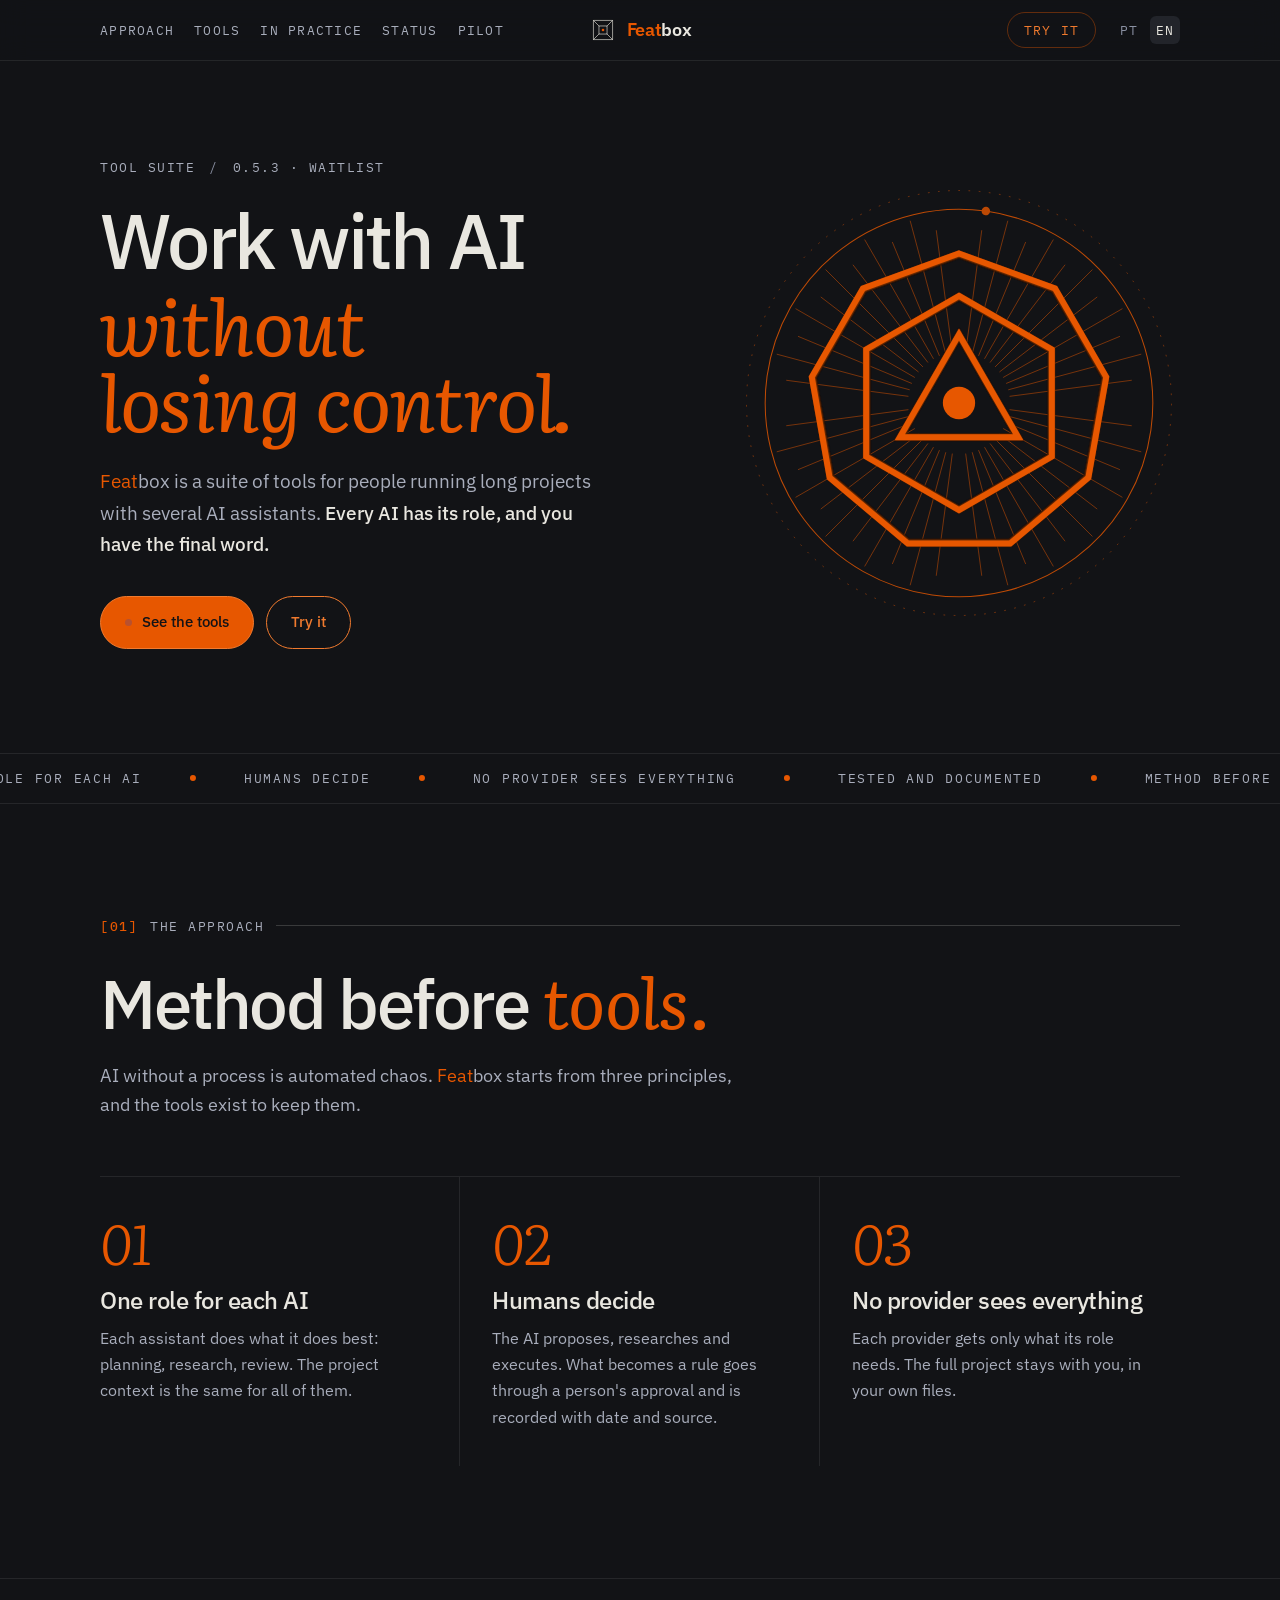
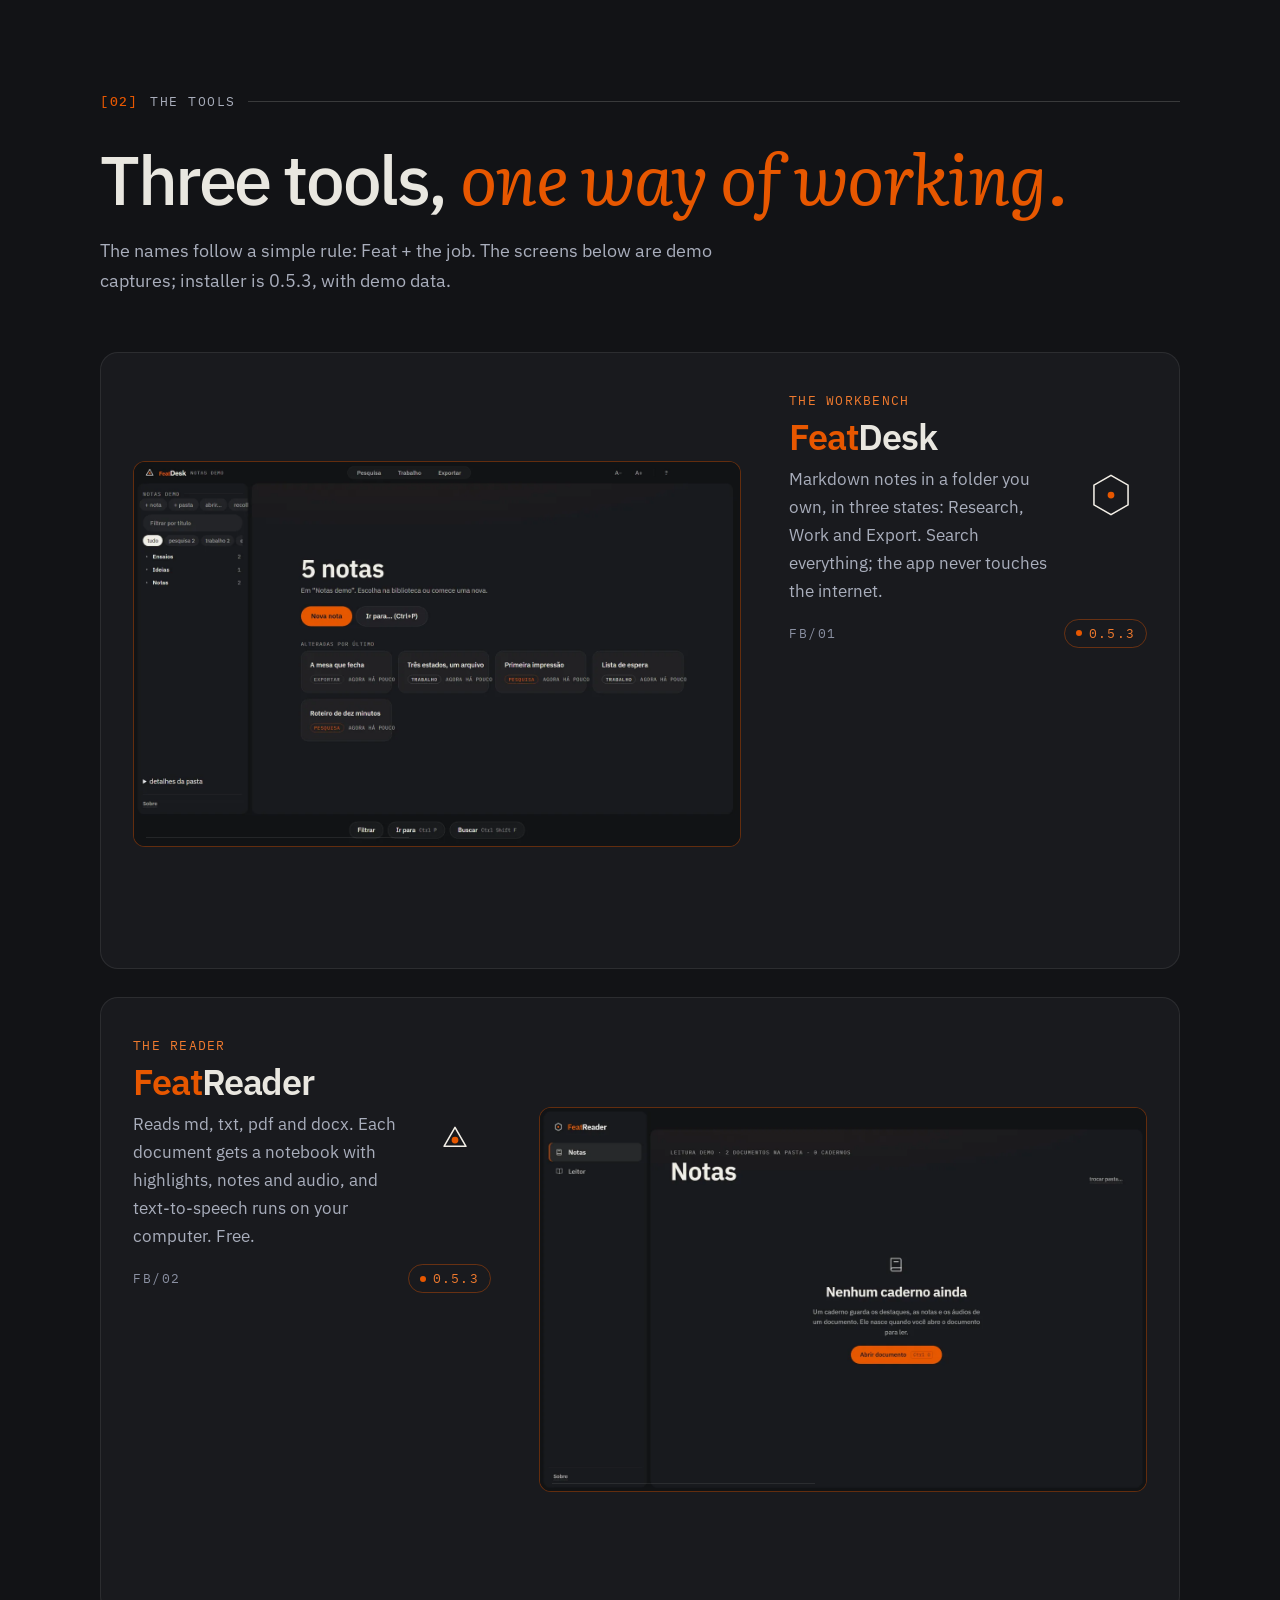
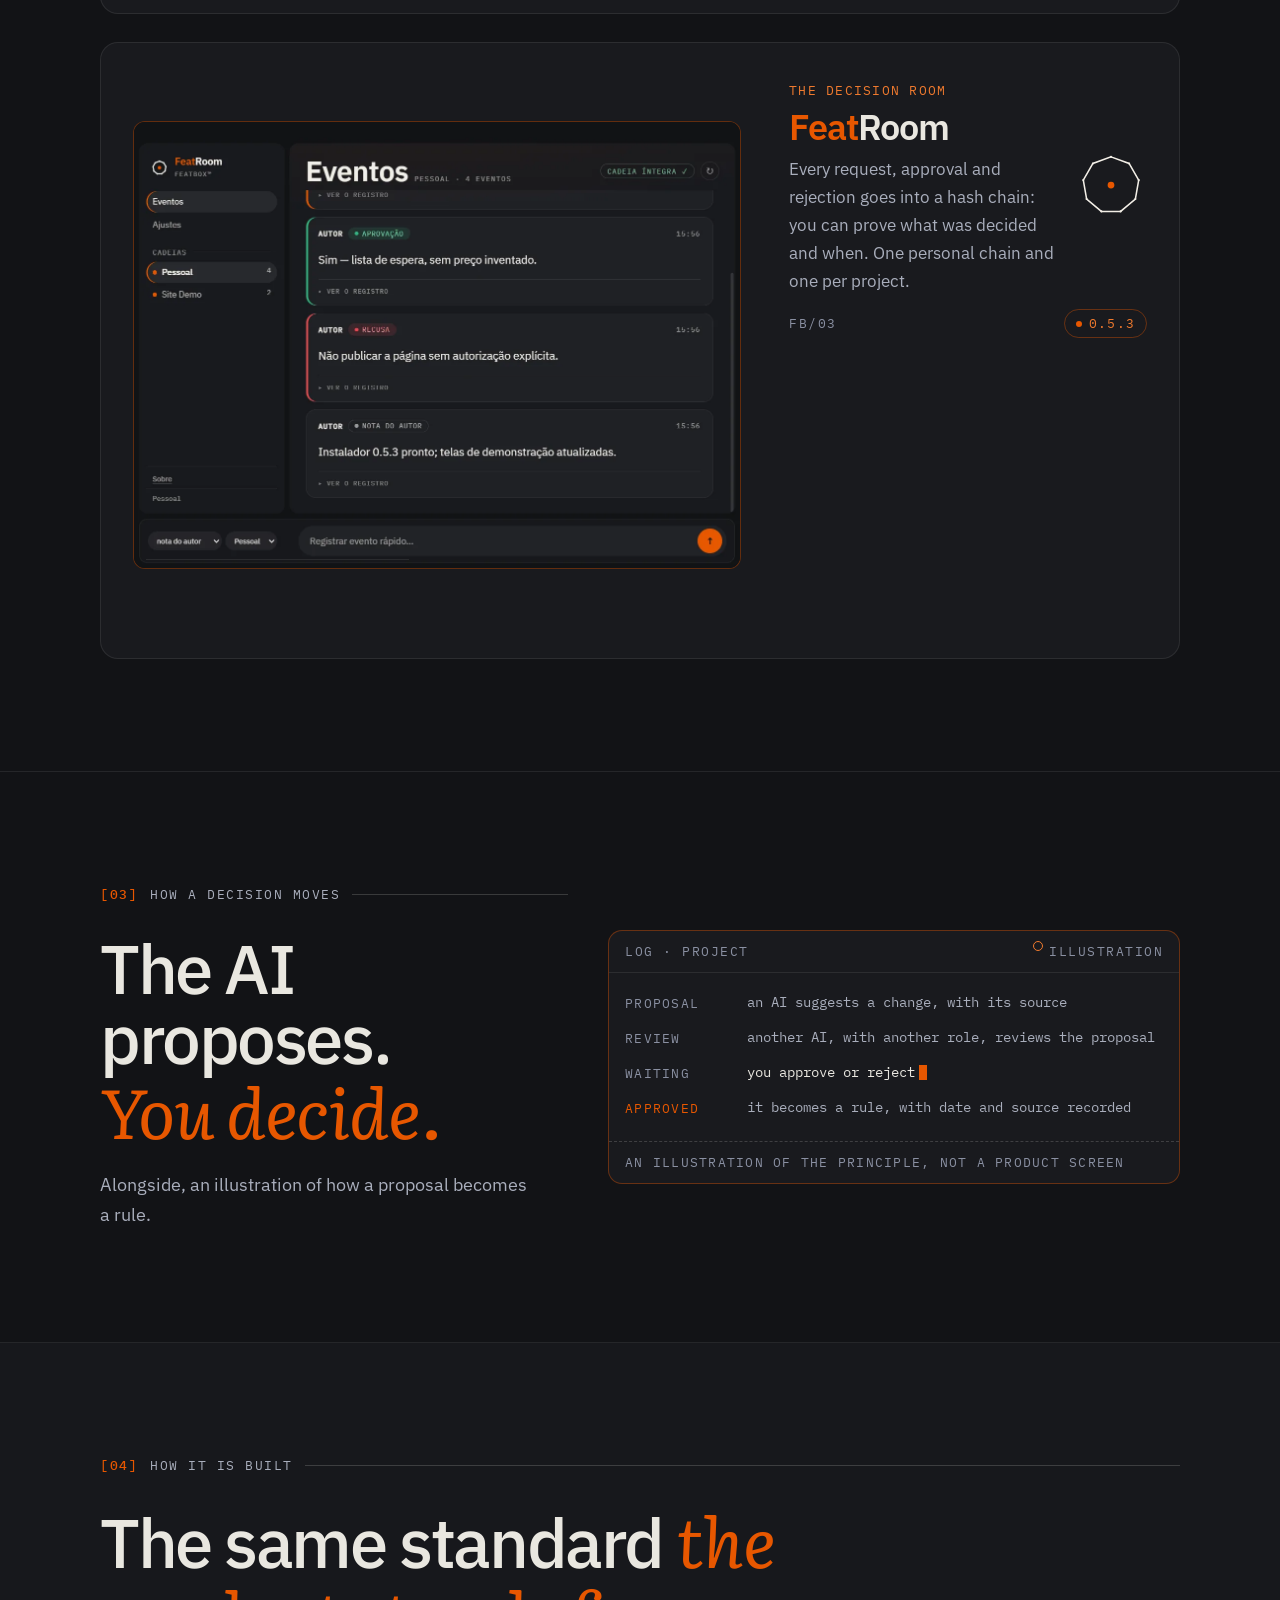
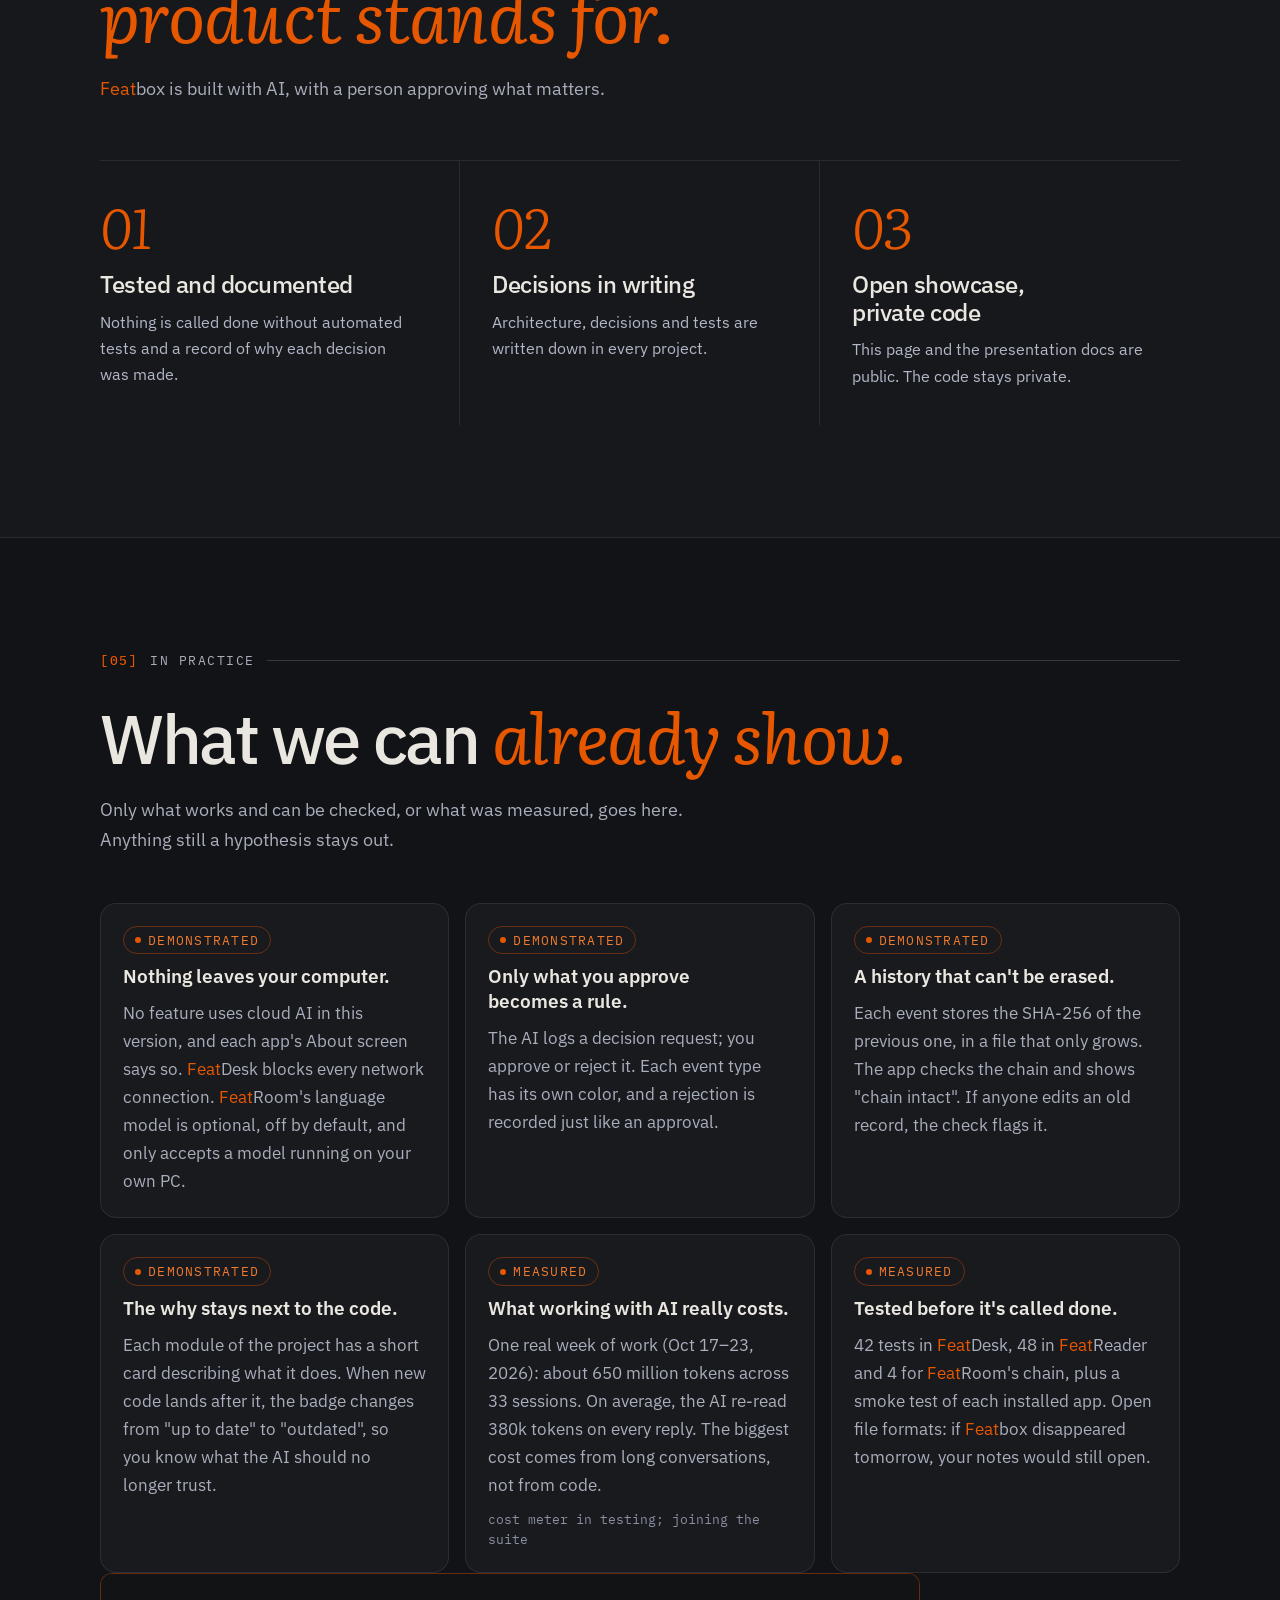
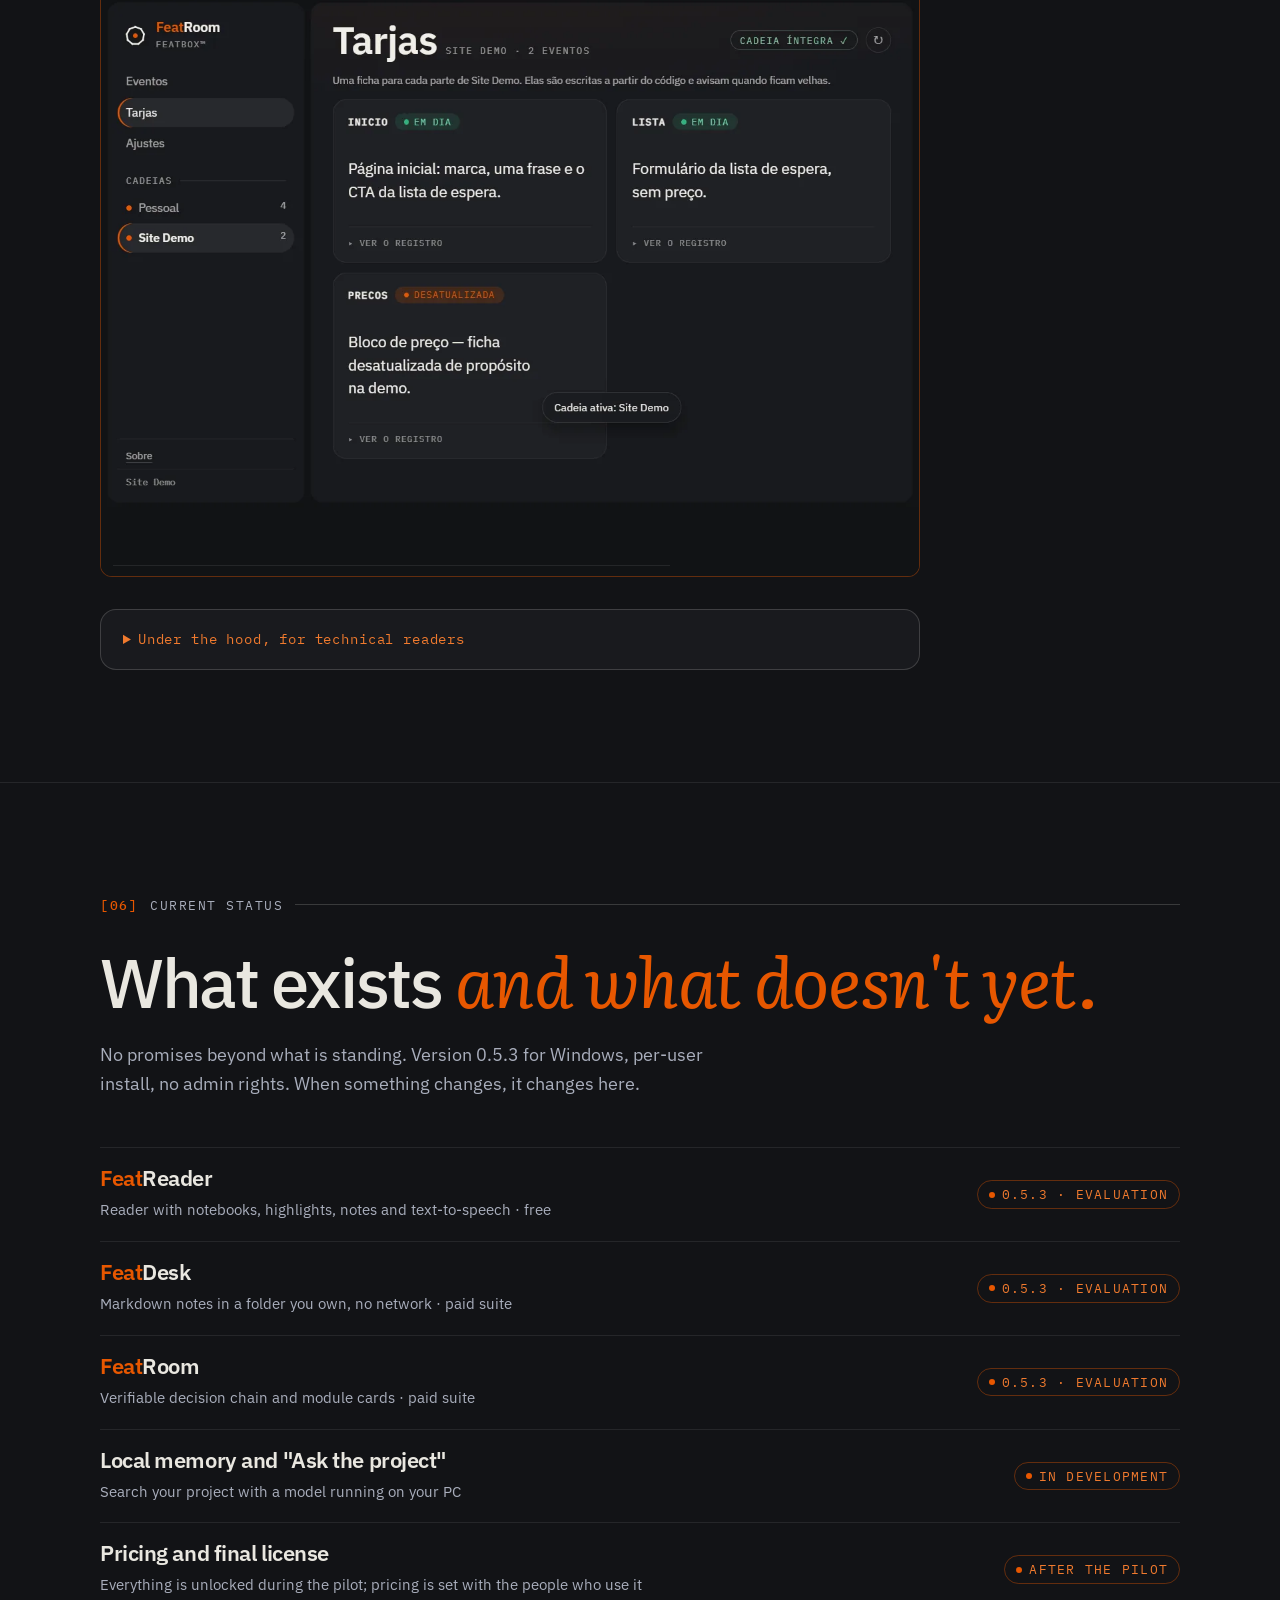
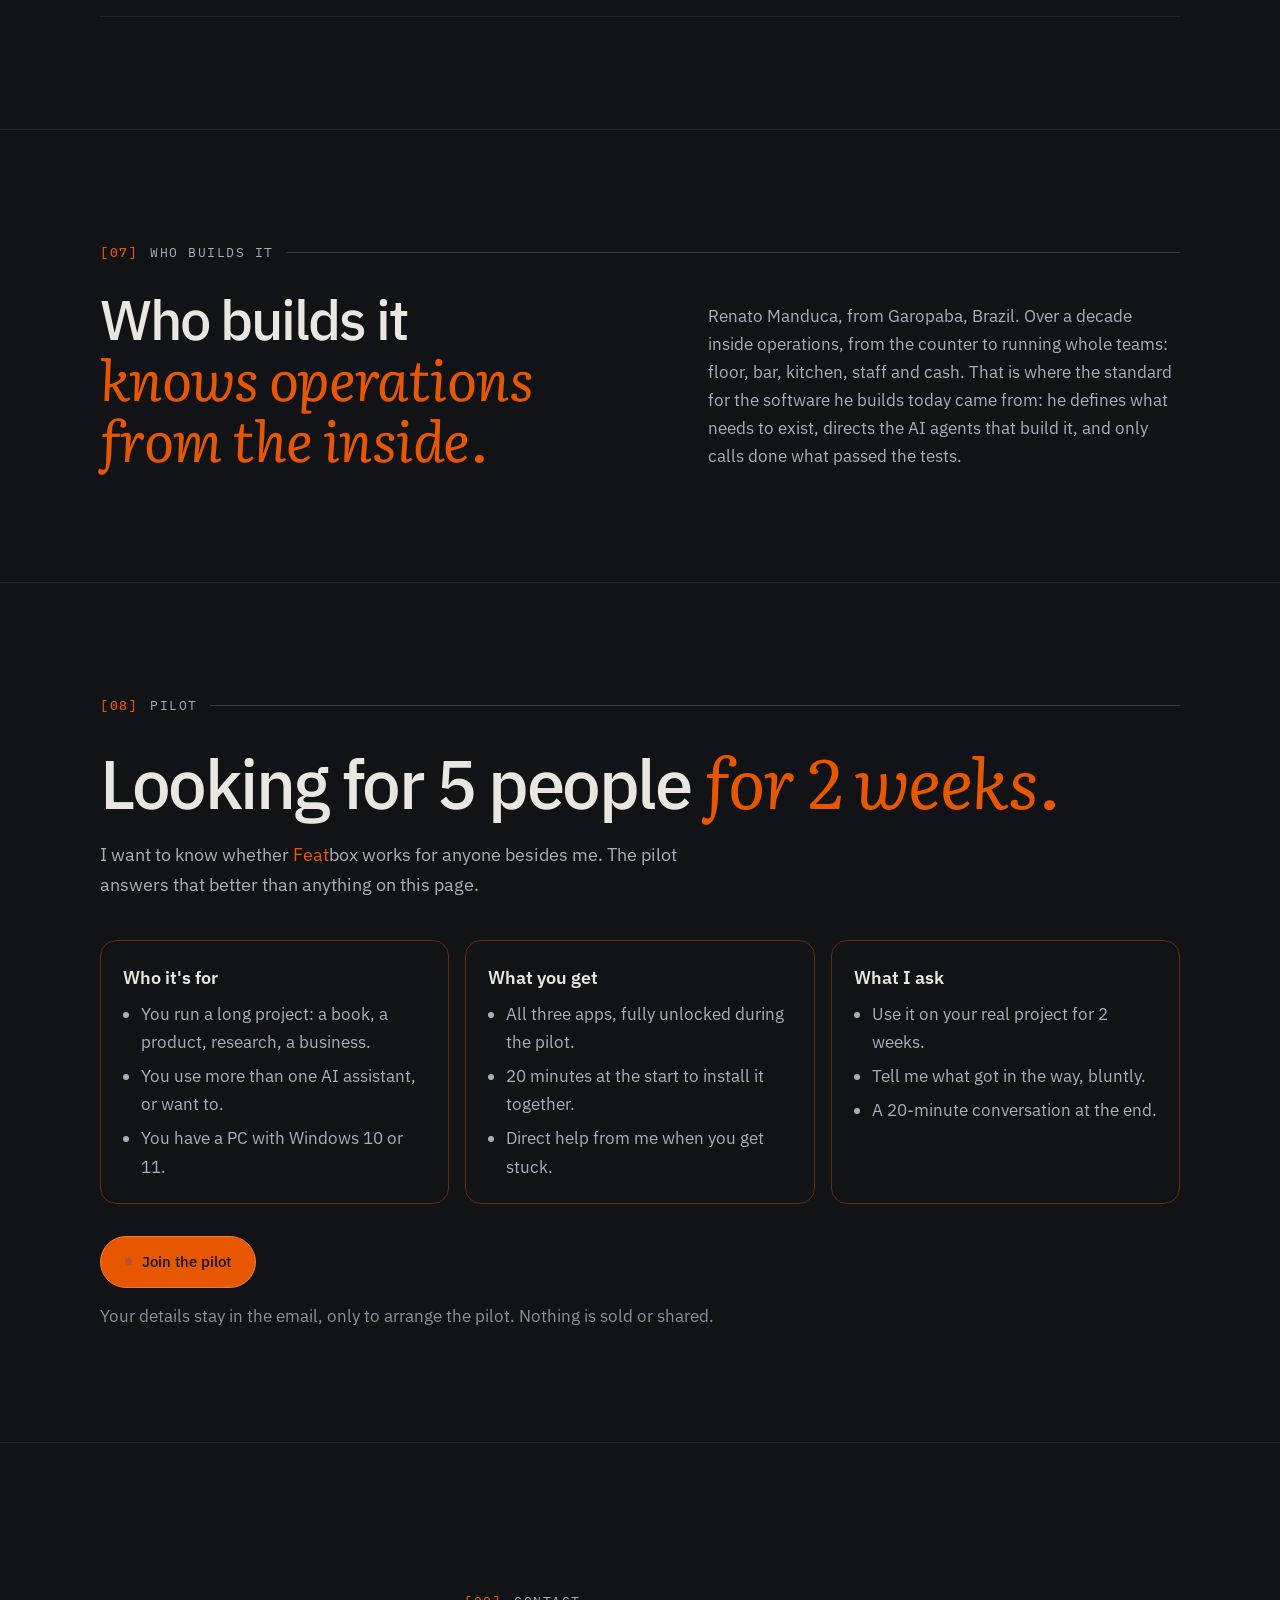
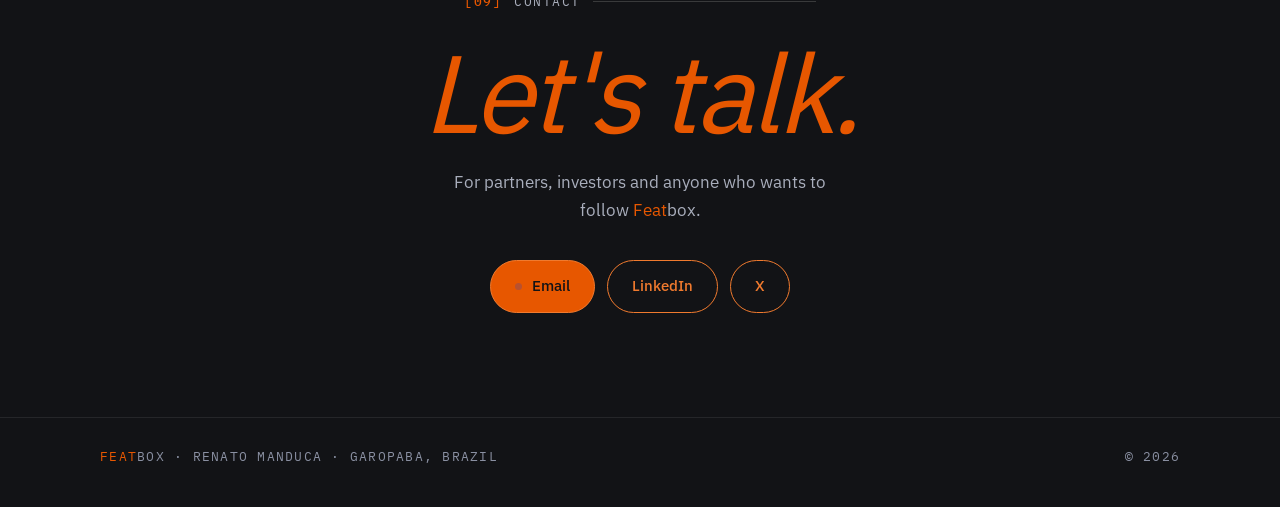
==== commit 68b84688: "manduca: Bancada aberta; site 0.5.3 e marcas da família. Publica /manduca/, telas e copy 0.5.3, SVGs" ====
--- a/en/index.html
+++ b/en/index.html
@@ -4,13 +4,13 @@
 <meta charset="utf-8">
 <meta name="viewport" content="width=device-width, initial-scale=1, viewport-fit=cover">
 <title>Featbox · Work with AI without losing control</title>
-<meta name="description" content="Featbox: FeatDesk, FeatReader and FeatRoom. Every AI with a role, every decision logged and approved by a person, no provider with access to the whole project. Version 0.5.1 for Windows, pilot open.">
+<meta name="description" content="Featbox: FeatDesk, FeatReader and FeatRoom. Every AI with a role, every decision logged and approved by a person, no provider with access to the whole project. Version 0.5.3 for Windows, waitlist.">
 <meta name="theme-color" content="#121316">
 <meta property="og:type" content="website">
 <meta property="og:locale" content="en_US">
 <meta name="twitter:card" content="summary_large_image">
 <meta property="og:title" content="Featbox">
-<meta property="og:description" content="Tools to work with AI without losing control. Version 0.5.1, pilot open.">
+<meta property="og:description" content="Tools to work with AI without losing control. Version 0.5.3, waitlist.">
 <meta property="og:image" content="https://featbox.github.io/assets/og-featbox.png">
 <meta property="og:image:width" content="1200"><meta property="og:image:height" content="630">
 <!-- seo:inicio -->
@@ -22,7 +22,7 @@
 <meta property="og:locale:alternate" content="pt_BR">
 <meta property="og:image:alt" content="Featbox logo and the headline Work with AI without losing control">
 <meta name="twitter:title" content="Featbox · Work with AI without losing control">
-<meta name="twitter:description" content="Tools to work with AI without losing control. Version 0.5.1, pilot open.">
+<meta name="twitter:description" content="Tools to work with AI without losing control. Version 0.5.3, waitlist.">
 <meta name="twitter:image" content="https://featbox.github.io/assets/og-featbox.png">
 <link rel="icon" href="/favicon.ico" sizes="48x48">
 <link rel="icon" href="/assets/marcas/featbox-t3-favicon.svg" type="image/svg+xml">
@@ -30,7 +30,7 @@
 <link rel="icon" href="/assets/icones/favicon-16.png" type="image/png" sizes="16x16">
 <link rel="apple-touch-icon" href="/assets/icones/apple-touch-icon.png">
 <link rel="manifest" href="/site.webmanifest">
-<script type="application/ld+json">{"@context": "https://schema.org", "@type": "SoftwareApplication", "name": "Featbox", "applicationCategory": "ProductivityApplication", "operatingSystem": "Windows 10, Windows 11", "softwareVersion": "0.5.1", "description": "A suite of three local apps for working with several AIs without losing control: Markdown notes (FeatDesk), a reader with notebooks (FeatReader) and a SHA-256 hash-chained decision log (FeatRoom).", "inLanguage": "en", "url": "https://featbox.github.io/en/", "image": "https://featbox.github.io/assets/og-featbox.png", "author": {"@type": "Person", "name": "Renato Manduca", "address": {"@type": "PostalAddress", "addressLocality": "Garopaba", "addressRegion": "SC", "addressCountry": "BR"}}}</script>
+<script type="application/ld+json">{"@context": "https://schema.org", "@type": "SoftwareApplication", "name": "Featbox", "applicationCategory": "ProductivityApplication", "operatingSystem": "Windows 10, Windows 11", "softwareVersion": "0.5.3", "description": "A suite of three local apps for working with several AIs without losing control: Markdown notes (FeatDesk), a reader with notebooks (FeatReader) and a SHA-256 hash-chained decision log (FeatRoom).", "inLanguage": "en", "url": "https://featbox.github.io/en/", "image": "https://featbox.github.io/assets/og-featbox.png", "author": {"@type": "Person", "name": "Renato Manduca", "address": {"@type": "PostalAddress", "addressLocality": "Garopaba", "addressRegion": "SC", "addressCountry": "BR"}}}</script>
 <!-- seo:fim -->
 <link rel="alternate" hreflang="pt-BR" href="https://featbox.github.io/">
 <link rel="alternate" hreflang="en" href="https://featbox.github.io/en/">
@@ -253,7 +253,7 @@
   <section class="hero" id="topo" aria-labelledby="titulo">
     <div class="wrap">
       <div>
-        <p class="kicker"><span>Tool suite</span><span>0.5.1 · pilot open</span></p>
+        <p class="kicker"><span>Tool suite</span><span>0.5.3 · waitlist</span></p>
         <h1 id="titulo" class="display">Work with AI <span class="l2 foil">without losing control.</span></h1>
         <p class="lead"><span class="feat">Feat</span>box is a suite of tools for people running long projects with several AI assistants. <strong>Every AI has its role, and you have the final word.</strong></p>
         <div class="actions">
@@ -294,25 +294,25 @@
     <div class="wrap">
       <p class="label"><b>[02]</b> The tools</p>
       <h2 id="t-ferramentas" class="display reveal">Three tools, <span class="foil">one way of working.</span></h2>
-      <p class="lead reveal">The names follow a simple rule: Feat + the job. The screens below are from the installed 0.5.1, with demo data.</p>
+      <p class="lead reveal">The names follow a simple rule: Feat + the job. The screens below are demo captures; installer is 0.5.3, with demo data.</p>
       <div class="tools">
         <article class="tool reveal" aria-labelledby="t-desk">
-          <div class="head"><span class="idx">FB/01</span><span class="badge">0.5.1</span></div>
-          <figure class="frame shot"><img src="../assets/telas/featdesk.webp" alt="FeatDesk with five demo notes, filters by state and the recently edited list" width="1400" height="907" loading="lazy"><figcaption class="cap">Real screen · 0.5.1 · demo data</figcaption></figure>
+          <div class="head"><span class="idx">FB/01</span><span class="badge">0.5.3</span></div>
+          <figure class="frame shot"><img src="../assets/telas/featdesk.webp" alt="FeatDesk with five demo notes, filters by state and the recently edited list" width="1400" height="886" loading="lazy"><figcaption class="cap">Real screen · demo data · 0.5.3</figcaption></figure>
           <div class="tool-txt"><div><span class="role">The workbench</span>
           <h3 id="t-desk"><span class="feat">Feat</span>Desk</h3>
-          <p>Markdown notes in a folder you own, in three states: capture, bench and archive. Search everything; the app never touches the internet.</p></div><img class="app-mark-lg" src="../assets/marcas/featdesk.svg" alt="" width="72" height="72"></div>
+          <p>Markdown notes in a folder you own, in three states: Research, Work and Export. Search everything; the app never touches the internet.</p></div><img class="app-mark-lg" src="../assets/marcas/featdesk.svg" alt="" width="72" height="72"></div>
         </article>
         <article class="tool reveal" aria-labelledby="t-reader">
-          <div class="head"><span class="idx">FB/02</span><span class="badge">0.5.1</span></div>
-          <figure class="frame shot"><img src="../assets/telas/featreader.webp" alt="FeatReader on the notes folder, ready to open a document and create its notebook" width="1400" height="907" loading="lazy"><figcaption class="cap">Real screen · 0.5.1 · demo data</figcaption></figure>
+          <div class="head"><span class="idx">FB/02</span><span class="badge">0.5.3</span></div>
+          <figure class="frame shot"><img src="../assets/telas/featreader.webp" alt="FeatReader on the notes folder, ready to open a document and create its notebook" width="1400" height="886" loading="lazy"><figcaption class="cap">Real screen · demo data · 0.5.3</figcaption></figure>
           <div class="tool-txt"><div><span class="role">The reader</span>
           <h3 id="t-reader"><span class="feat">Feat</span>Reader</h3>
           <p>Reads md, txt, pdf and docx. Each document gets a notebook with highlights, notes and audio, and text-to-speech runs on your computer. Free.</p></div><img class="app-mark-lg" src="../assets/marcas/featreader.svg" alt="" width="72" height="72"></div>
         </article>
         <article class="tool reveal" aria-labelledby="t-room">
-          <div class="head"><span class="idx">FB/03</span><span class="badge">0.5.1</span></div>
-          <figure class="frame shot"><img src="../assets/telas/featroom-eventos.webp" alt="FeatRoom with the personal chain: a decision request, an approval and a rejection, and the chain-intact badge" width="1245" height="612" loading="lazy"><figcaption class="cap">Real screen · 0.5.1 · demo data</figcaption></figure>
+          <div class="head"><span class="idx">FB/03</span><span class="badge">0.5.3</span></div>
+          <figure class="frame shot"><img src="../assets/telas/featroom-eventos.webp" alt="FeatRoom with the personal chain: a decision request, an approval and a rejection, and the chain-intact badge" width="1228" height="903" loading="lazy"><figcaption class="cap">Real screen · demo data · 0.5.3</figcaption></figure>
           <div class="tool-txt"><div><span class="role">The decision room</span>
           <h3 id="t-room"><span class="feat">Feat</span>Room</h3>
           <p>Every request, approval and rejection goes into a hash chain: you can prove what was decided and when. One personal chain and one per project.</p></div><img class="app-mark-lg" src="../assets/marcas/featroom.svg" alt="" width="72" height="72"></div>
@@ -370,7 +370,7 @@
         <article class="proof reveal"><span class="badge">measured</span><h3>What working with AI really costs.</h3><p>One real week of work (Oct 17–23, 2026): about 650 million tokens across 33 sessions. On average, the AI re-read 380k tokens on every reply. The biggest cost comes from long conversations, not from code.</p><span class="src">cost meter in testing; joining the suite</span></article>
         <article class="proof reveal"><span class="badge">measured</span><h3>Tested before it's called done.</h3><p>42 tests in <span class="feat">Feat</span>Desk, 48 in <span class="feat">Feat</span>Reader and 4 for <span class="feat">Feat</span>Room's chain, plus a smoke test of each installed app. Open file formats: if <span class="feat">Feat</span>box disappeared tomorrow, your notes would still open.</p></article>
       </div>
-      <figure class="frame shot proof-shot reveal"><img src="../assets/telas/featroom-fichas.webp" alt="FeatRoom showing the cards of three modules of a website: two up to date and one outdated because code landed after it" width="927" height="630" loading="lazy"><figcaption class="cap">Real screen · module cards from a demo project · folder paths hidden · 0.5.0 screen</figcaption></figure>
+      <figure class="frame shot proof-shot reveal"><img src="../assets/telas/featroom-fichas.webp" alt="FeatRoom showing the cards of three modules of a website: two up to date and one outdated because code landed after it" width="1228" height="903" loading="lazy"><figcaption class="cap">Real screen · module cards from a demo project · paths hidden · 0.5.3</figcaption></figure>
       <details class="tech reveal">
         <summary>Under the hood, for technical readers</summary>
         <ul>
@@ -391,11 +391,11 @@
     <div class="wrap">
       <p class="label"><b>[06]</b> Current status</p>
       <h2 id="t-estado" class="display reveal">What exists <span class="foil">and what doesn't yet.</span></h2>
-      <p class="lead reveal">No promises beyond what is standing. Version 0.5.1 for Windows, per-user install, no admin rights. When something changes, it changes here.</p>
+      <p class="lead reveal">No promises beyond what is standing. Version 0.5.3 for Windows, per-user install, no admin rights. When something changes, it changes here.</p>
       <div class="state">
-        <div><span><span class="t"><span class="feat">Feat</span>Reader</span><span class="s">Reader with notebooks, highlights, notes and text-to-speech · free</span></span><span class="badge">0.5.1 · evaluation</span></div>
-        <div><span><span class="t"><span class="feat">Feat</span>Desk</span><span class="s">Markdown notes in a folder you own, no network · paid suite</span></span><span class="badge">0.5.1 · evaluation</span></div>
-        <div><span><span class="t"><span class="feat">Feat</span>Room</span><span class="s">Verifiable decision chain and module cards · paid suite</span></span><span class="badge">0.5.1 · evaluation</span></div>
+        <div><span><span class="t"><span class="feat">Feat</span>Reader</span><span class="s">Reader with notebooks, highlights, notes and text-to-speech · free</span></span><span class="badge">0.5.3 · evaluation</span></div>
+        <div><span><span class="t"><span class="feat">Feat</span>Desk</span><span class="s">Markdown notes in a folder you own, no network · paid suite</span></span><span class="badge">0.5.3 · evaluation</span></div>
+        <div><span><span class="t"><span class="feat">Feat</span>Room</span><span class="s">Verifiable decision chain and module cards · paid suite</span></span><span class="badge">0.5.3 · evaluation</span></div>
         <div><span><span class="t">Local memory and "Ask the project"</span><span class="s">Search your project with a model running on your PC</span></span><span class="badge">In development</span></div>
         <div><span><span class="t">Pricing and final license</span><span class="s">Everything is unlocked during the pilot; pricing is set with the people who use it</span></span><span class="badge">After the pilot</span></div>
       </div>
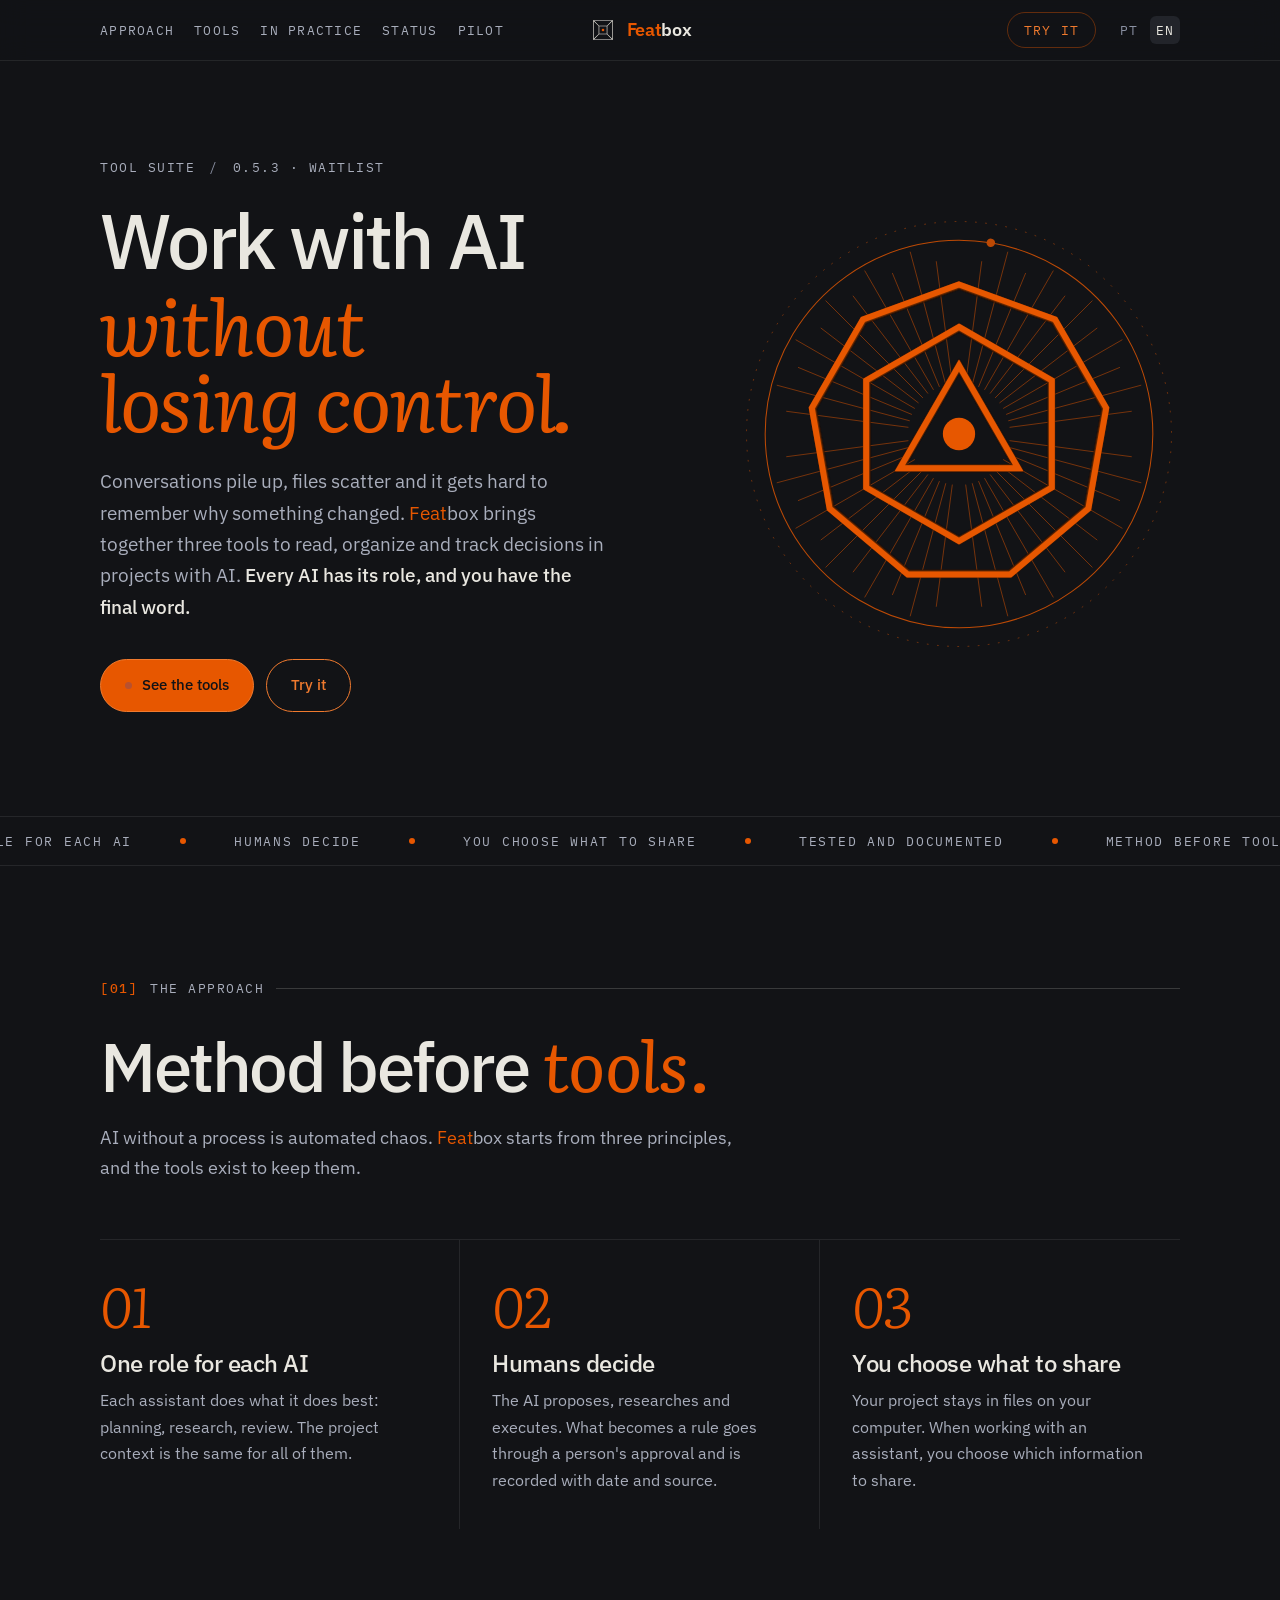
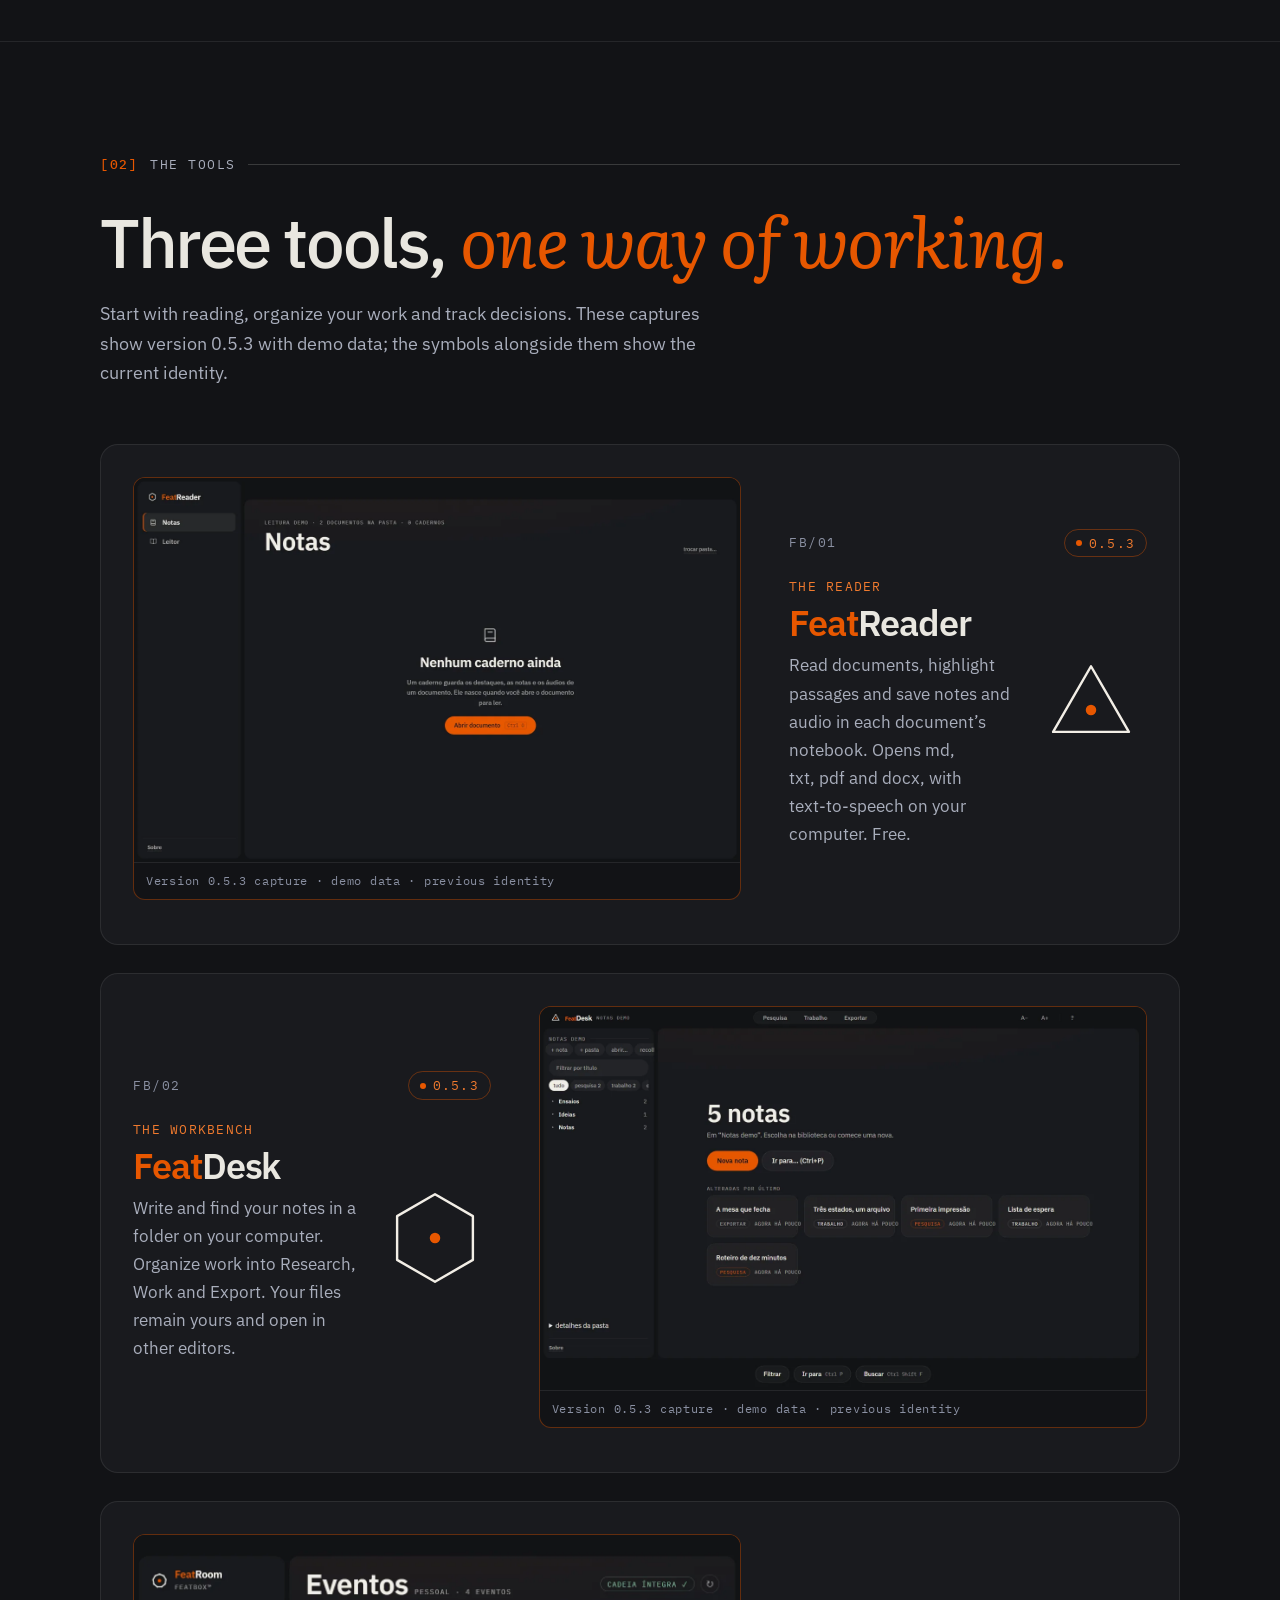
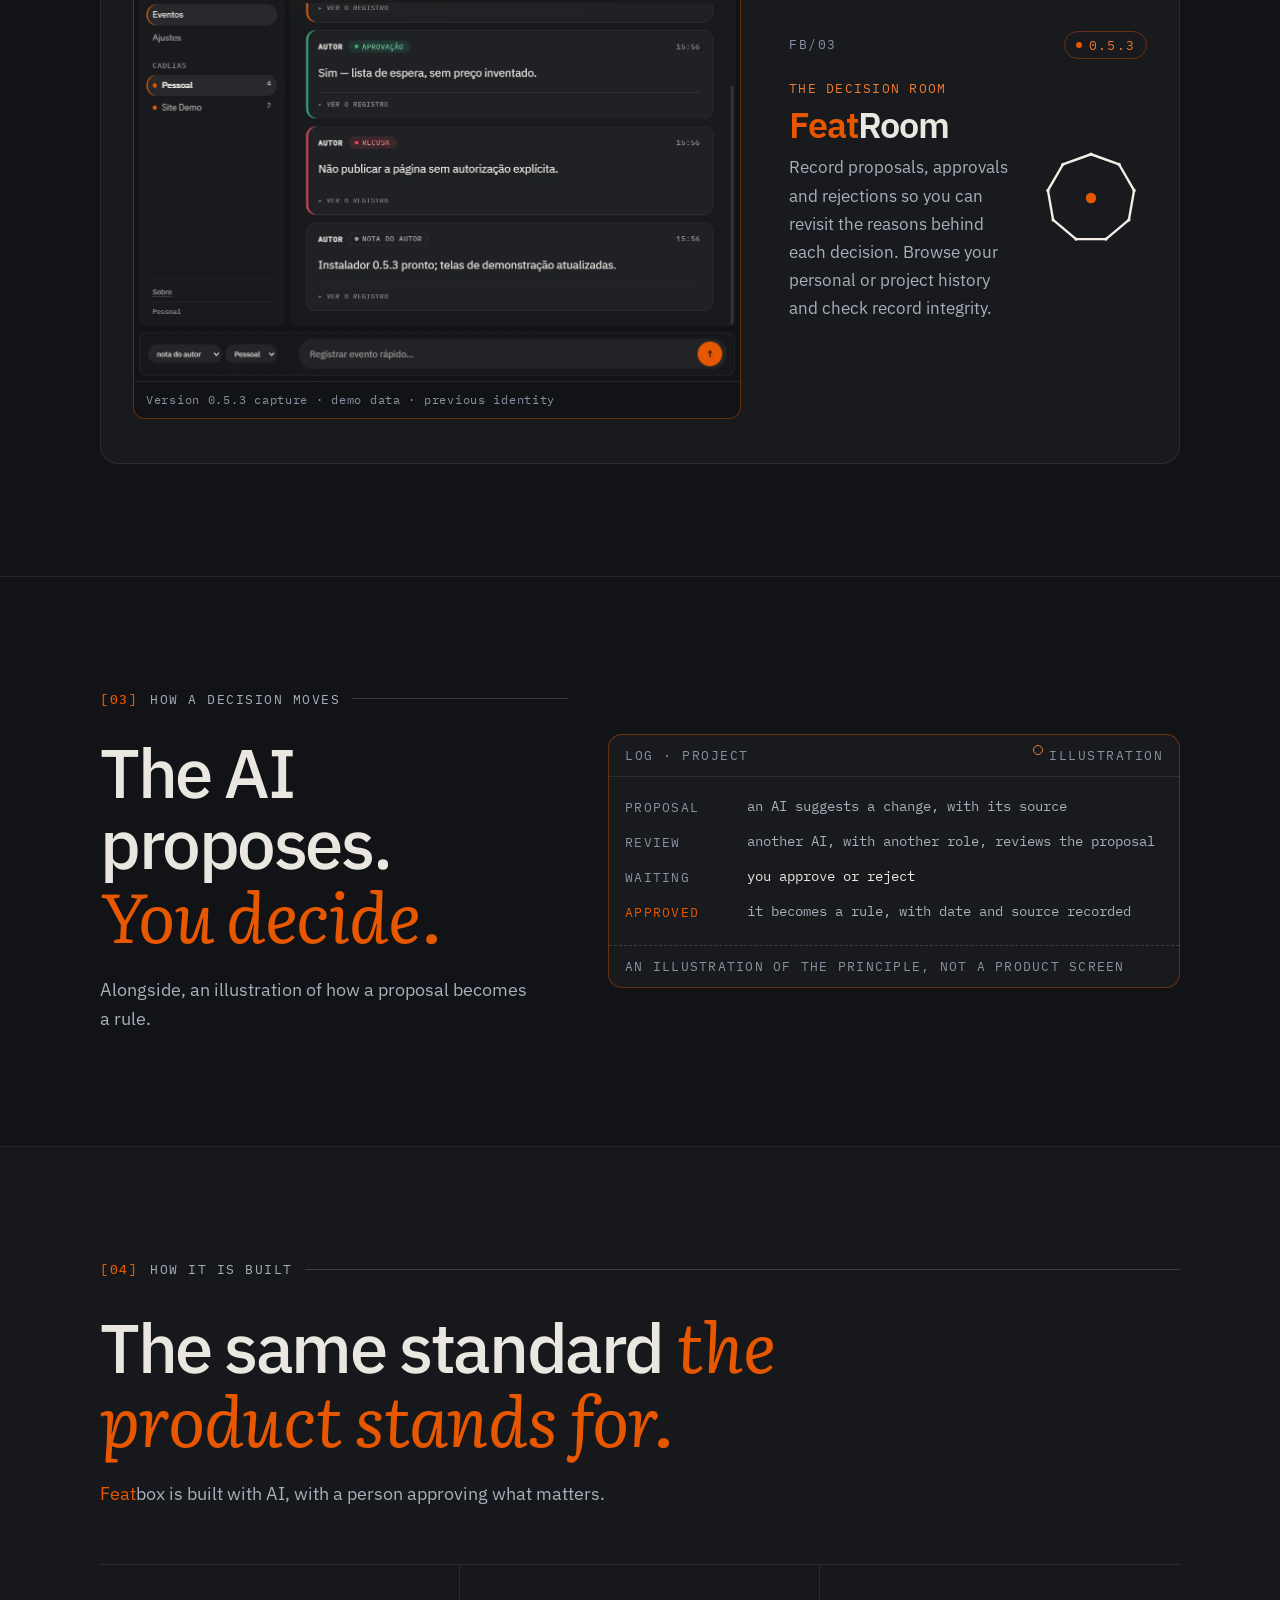
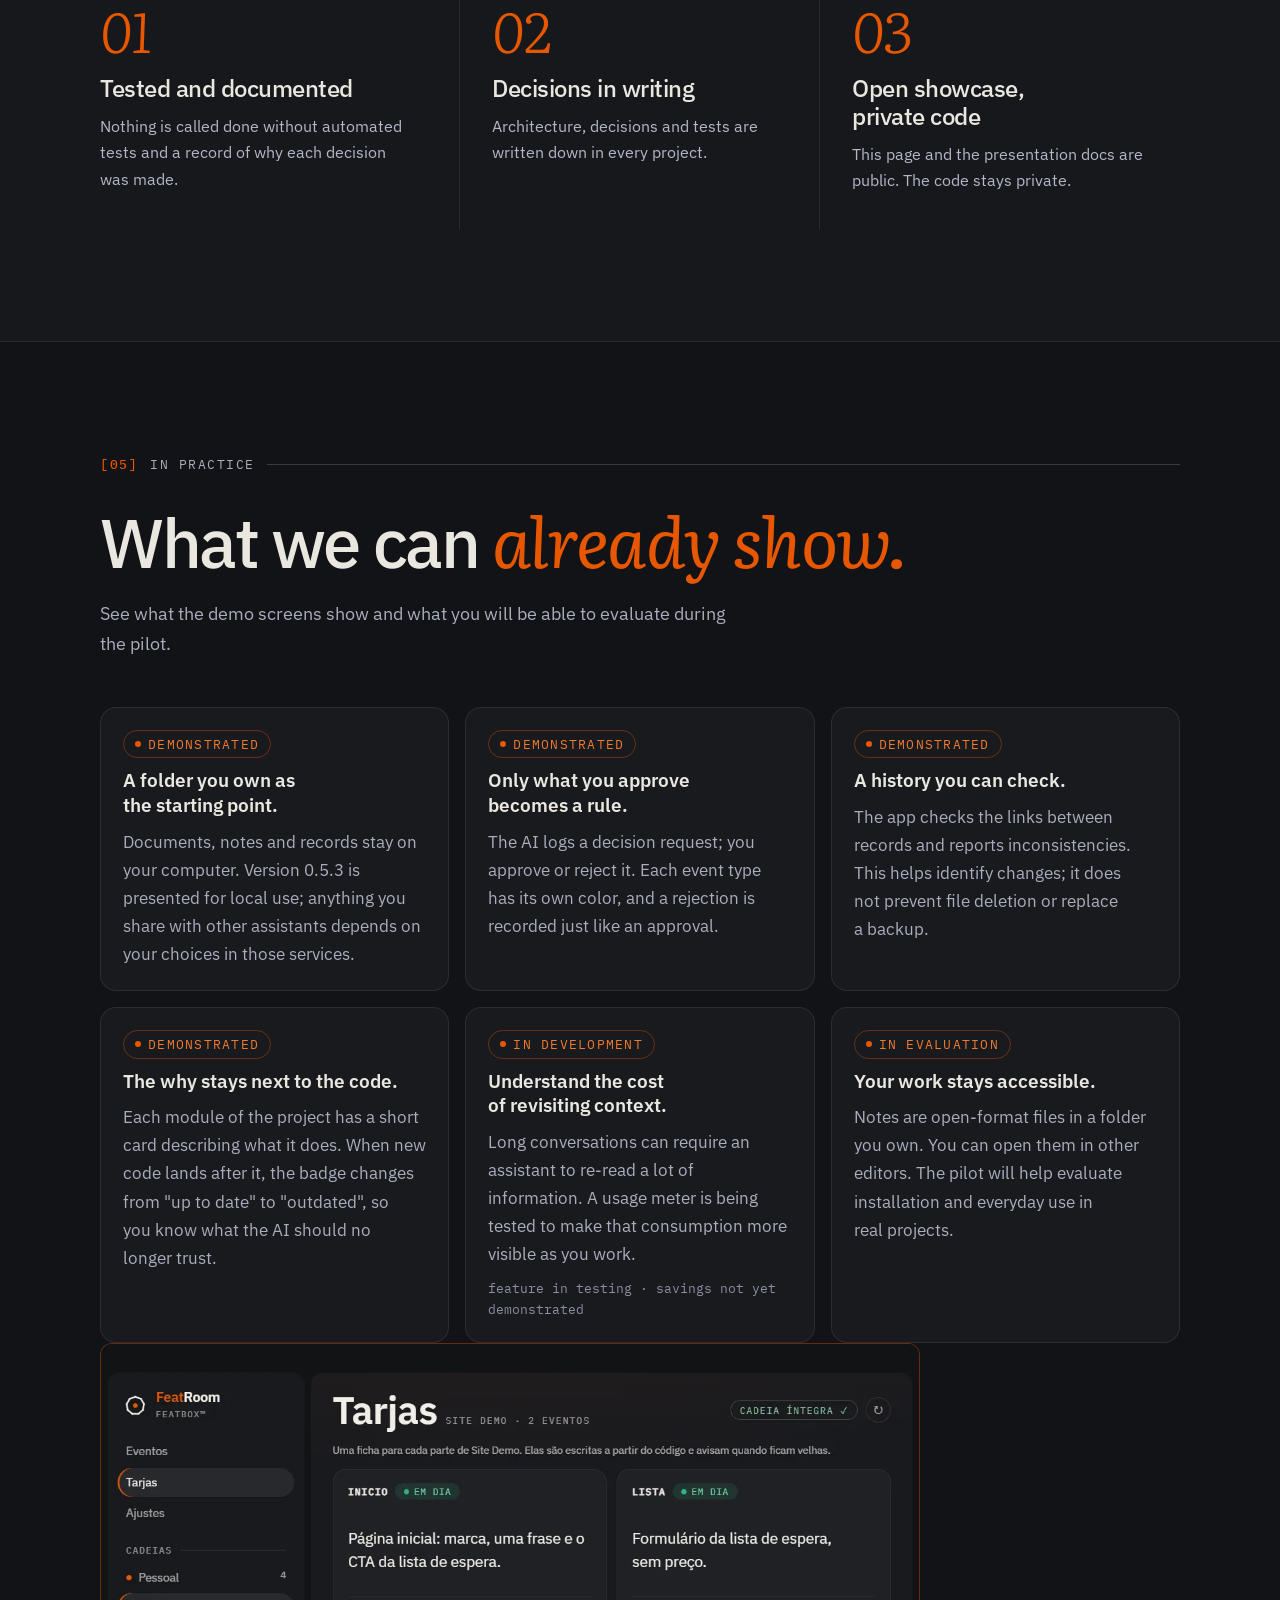
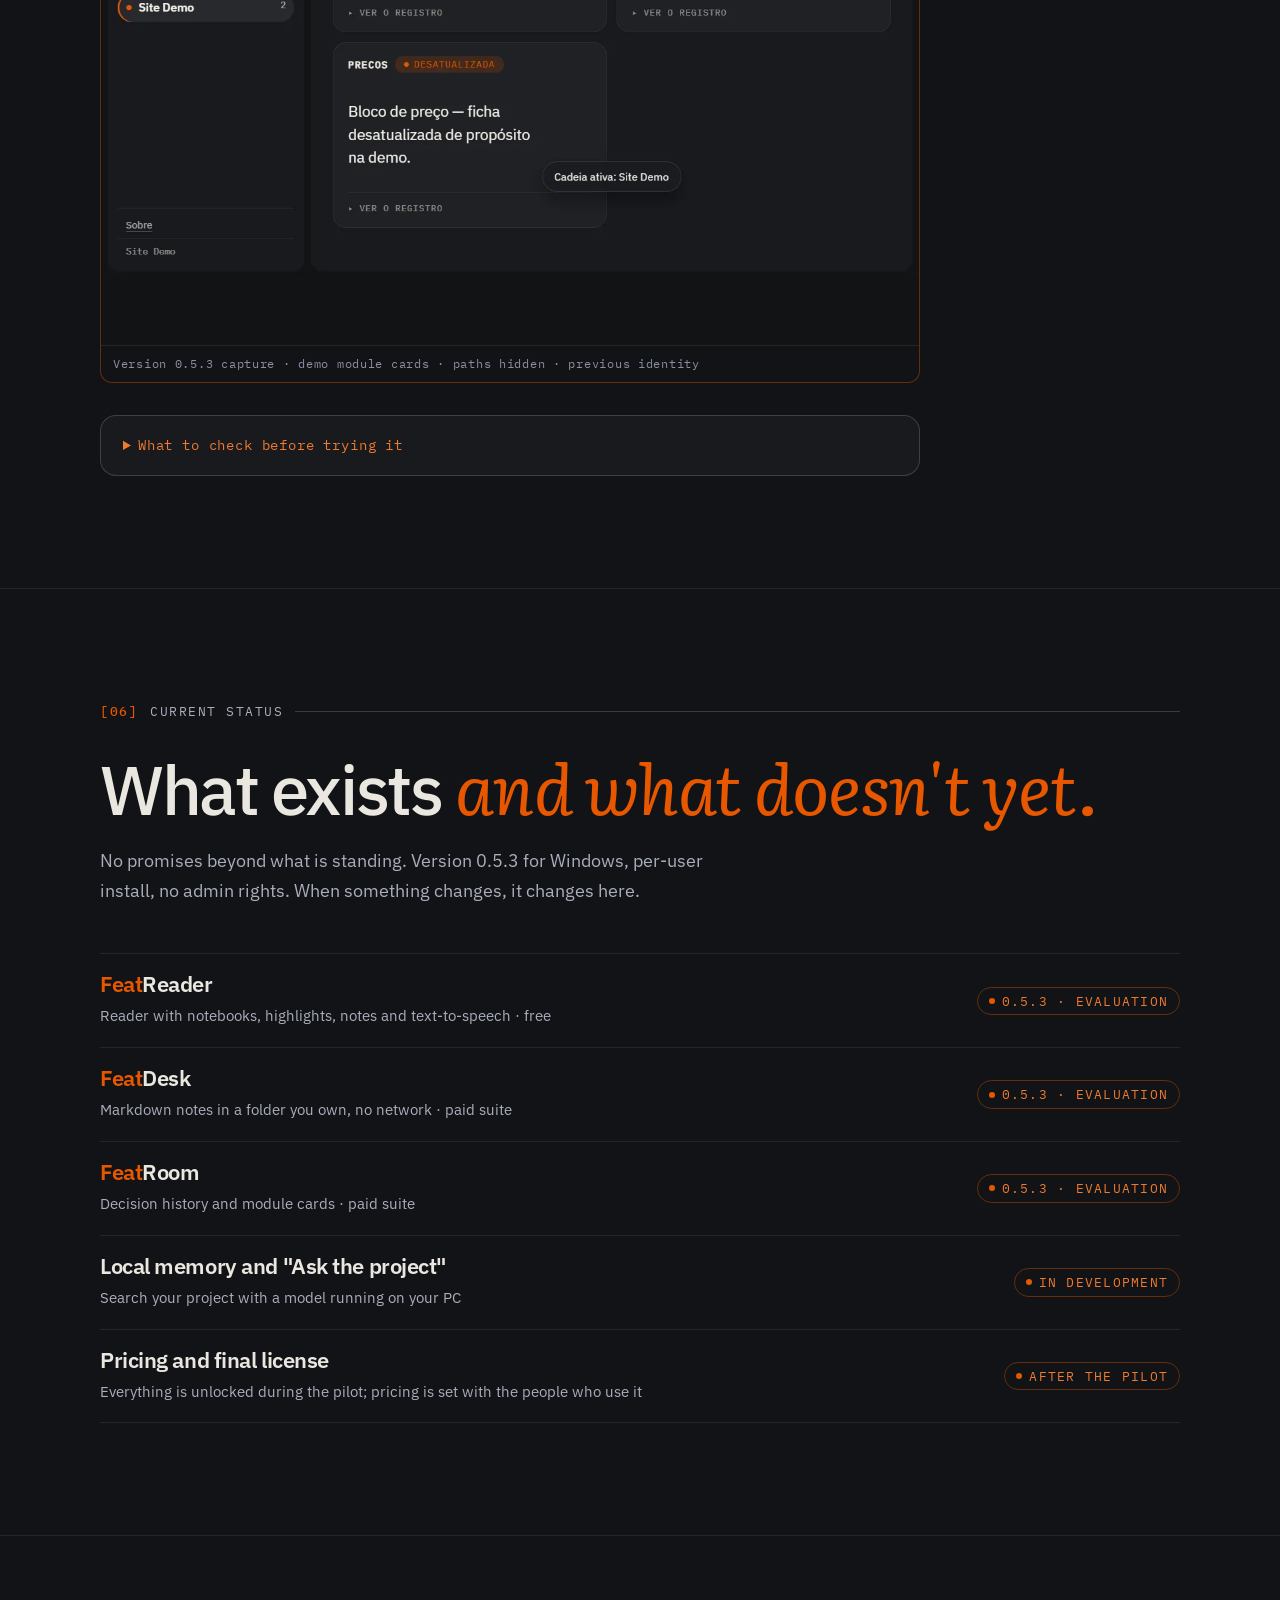
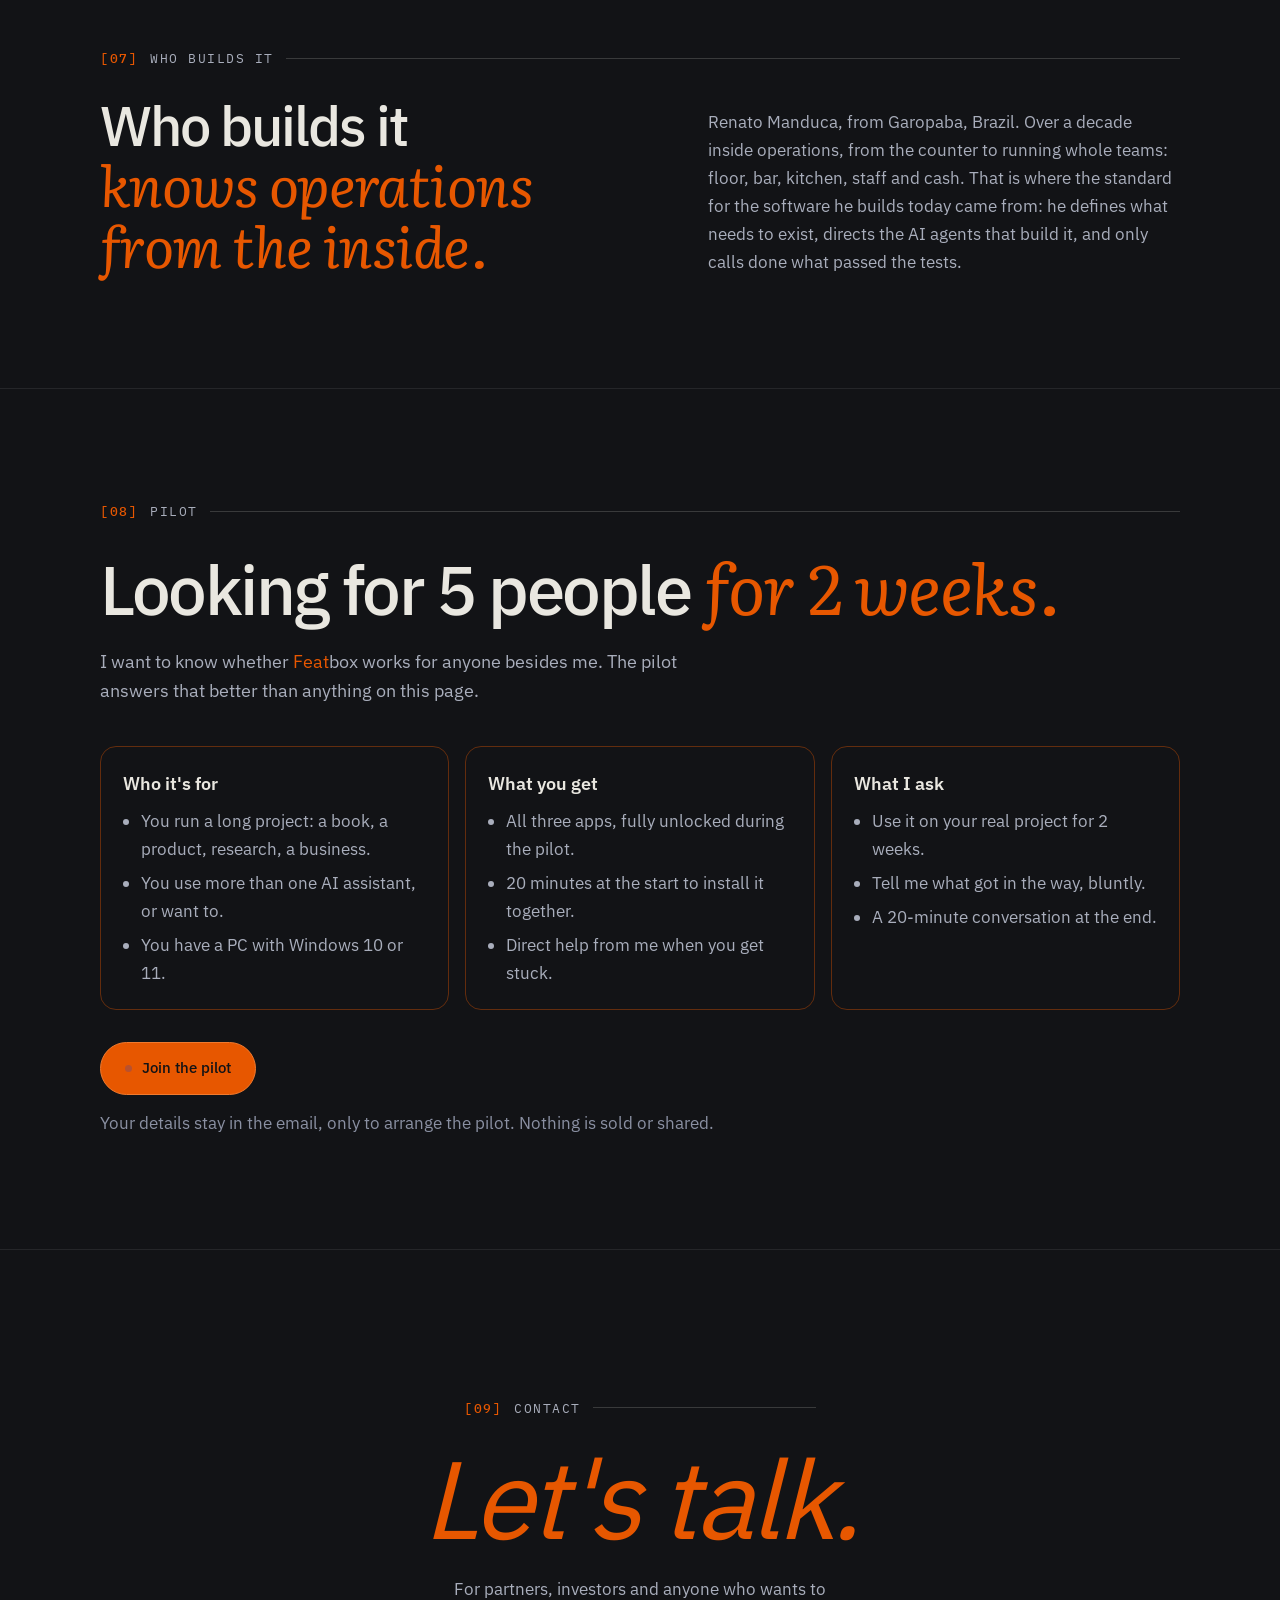
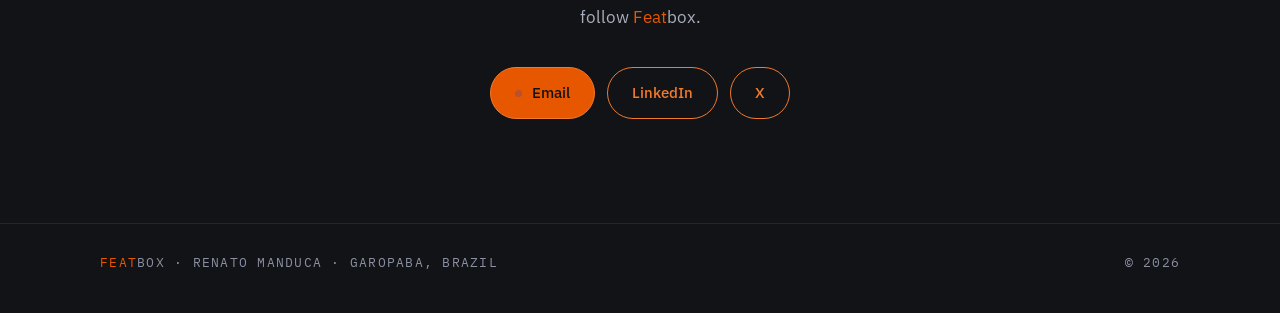
==== commit 6ecb268a: "featbox: alinhar familia 3-6-9 e simplificar apresentacao do piloto" ====
--- a/en/index.html
+++ b/en/index.html
@@ -4,7 +4,7 @@
 <meta charset="utf-8">
 <meta name="viewport" content="width=device-width, initial-scale=1, viewport-fit=cover">
 <title>Featbox · Work with AI without losing control</title>
-<meta name="description" content="Featbox: FeatDesk, FeatReader and FeatRoom. Every AI with a role, every decision logged and approved by a person, no provider with access to the whole project. Version 0.5.3 for Windows, waitlist.">
+<meta name="description" content="FeatReader, FeatDesk and FeatRoom: read documents, organize notes and track decisions in projects with AI. Version 0.5.3 in evaluation for Windows. Join the pilot waitlist.">
 <meta name="theme-color" content="#121316">
 <meta property="og:type" content="website">
 <meta property="og:locale" content="en_US">
@@ -25,12 +25,12 @@
 <meta name="twitter:description" content="Tools to work with AI without losing control. Version 0.5.3, waitlist.">
 <meta name="twitter:image" content="https://featbox.github.io/assets/og-featbox.png">
 <link rel="icon" href="/favicon.ico" sizes="48x48">
-<link rel="icon" href="/assets/marcas/featbox-t3-favicon.svg" type="image/svg+xml">
+<link rel="icon" href="/assets/marcas/featbox.svg" type="image/svg+xml">
 <link rel="icon" href="/assets/icones/favicon-32.png" type="image/png" sizes="32x32">
 <link rel="icon" href="/assets/icones/favicon-16.png" type="image/png" sizes="16x16">
 <link rel="apple-touch-icon" href="/assets/icones/apple-touch-icon.png">
 <link rel="manifest" href="/site.webmanifest">
-<script type="application/ld+json">{"@context": "https://schema.org", "@type": "SoftwareApplication", "name": "Featbox", "applicationCategory": "ProductivityApplication", "operatingSystem": "Windows 10, Windows 11", "softwareVersion": "0.5.3", "description": "A suite of three local apps for working with several AIs without losing control: Markdown notes (FeatDesk), a reader with notebooks (FeatReader) and a SHA-256 hash-chained decision log (FeatRoom).", "inLanguage": "en", "url": "https://featbox.github.io/en/", "image": "https://featbox.github.io/assets/og-featbox.png", "author": {"@type": "Person", "name": "Renato Manduca", "address": {"@type": "PostalAddress", "addressLocality": "Garopaba", "addressRegion": "SC", "addressCountry": "BR"}}}</script>
+<script type="application/ld+json">{"@context": "https://schema.org", "@type": "SoftwareApplication", "name": "Featbox", "applicationCategory": "ProductivityApplication", "operatingSystem": "Windows 10, Windows 11", "softwareVersion": "0.5.3", "description": "Three tools for Windows: reading and annotations (FeatReader), note organization (FeatDesk) and decision history (FeatRoom). Version 0.5.3 in evaluation.", "inLanguage": "en", "url": "https://featbox.github.io/en/", "image": "https://featbox.github.io/assets/og-featbox.png", "author": {"@type": "Person", "name": "Renato Manduca", "address": {"@type": "PostalAddress", "addressLocality": "Garopaba", "addressRegion": "SC", "addressCountry": "BR"}}}</script>
 <!-- seo:fim -->
 <link rel="alternate" hreflang="pt-BR" href="https://featbox.github.io/">
 <link rel="alternate" hreflang="en" href="https://featbox.github.io/en/">
@@ -151,10 +151,10 @@
 .top .brand{grid-column:2}.cta-wrap{grid-column:3;justify-self:end;display:flex;align-items:center;gap:6px;white-space:nowrap}@media (max-width:480px){.top .cta{display:none}.lang{margin-left:0}}
 .lang{display:inline-flex;gap:6px;margin-left:12px;font-family:var(--f-mono);font-size:12.5px;letter-spacing:.08em}.lang a{color:var(--text-3);text-decoration:none;padding:4px 6px;border-radius:6px}.lang a[aria-current]{color:var(--text);background:var(--bg-3)}
 .feat{color:var(--dot);font:inherit;letter-spacing:inherit}
-.tool-txt{display:grid;grid-template-columns:1fr auto;gap:20px;align-items:center}.tool-txt h3{margin:6px 0 10px}.app-mark-lg{width:72px;height:72px;align-self:center}
+.tool-txt{display:grid;grid-template-columns:minmax(0,1fr) auto;gap:20px;align-items:center}.tool-txt h3{margin:6px 0 10px}.app-mark-lg{width:112px;height:112px;align-self:center;justify-self:end;display:block}@media(max-width:640px){.tool-txt{grid-template-columns:minmax(0,1fr) 84px;gap:8px 14px}.tool-txt>div{display:contents}.tool-txt .role{grid-column:1;grid-row:1}.tool-txt h3{grid-column:1;grid-row:2;font-size:clamp(24px,7vw,30px)}.tool-txt p{grid-column:1/-1;grid-row:3}.app-mark-lg{width:84px;height:84px;max-width:none;grid-column:2;grid-row:1/3}}
 .frame.shot{display:block;aspect-ratio:auto;padding:0;background:var(--bg);overflow:hidden;margin:0}
 .frame.shot img{display:block;width:100%;height:auto;border-radius:0}
-.frame.shot .cap{display:block;padding:8px 12px;font-family:var(--f-mono);font-size:12px;letter-spacing:.06em;color:var(--text-3);border-top:1px solid var(--line)}
+.frame.shot .cap{position:static;display:block;padding:8px 12px;font-family:var(--f-mono);font-size:12px;letter-spacing:.06em;color:var(--text-3);border-top:1px solid var(--line)}
 .proofs{margin-top:48px;display:grid;gap:16px;grid-template-columns:repeat(auto-fit,minmax(260px,1fr))}
 .proof{background:var(--bg-2);border:1px solid var(--line);border-radius:16px;padding:22px;display:flex;flex-direction:column;gap:10px;align-items:flex-start}
 .proof h3{margin:0;font-size:19px;line-height:1.3}
@@ -222,7 +222,7 @@
   .tools{grid-template-columns:1fr;gap:28px}
   .tool{display:grid;grid-template-columns:minmax(0,1.7fr) minmax(0,1fr);grid-template-areas:"frame ." "frame head" "frame role" "frame title" "frame text" "frame .";grid-template-rows:1fr auto auto auto auto 1fr;column-gap:48px;row-gap:14px;padding:32px}
   .tool .frame{grid-area:frame;align-self:center;margin-bottom:0}
-  .tool .head{grid-area:head;align-self:end}
+  .tool .head{grid-column:2;grid-row:2;align-self:end}.tool-txt{grid-column:2;grid-row:3/6;min-width:0}.tool:nth-child(even) .head,.tool:nth-child(even) .tool-txt{grid-column:1}
   .tool .role{grid-area:role}.tool h3{grid-area:title}.tool p{grid-area:text}
   .tool:nth-child(even){grid-template-columns:minmax(0,1fr) minmax(0,1.7fr);grid-template-areas:". frame" "head frame" "role frame" "title frame" "text frame" ". frame"}
   .tool h3{font-size:36px}.tool p{font-size:17px}
@@ -244,7 +244,7 @@
 <header class="top">
   <div class="wrap">
     <nav aria-label="Seções"><a href="#proposta">Approach</a><a href="#ferramentas">Tools</a><a href="#provas">In practice</a><a href="#estado">Status</a><a href="#piloto">Pilot</a></nav>
-    <a class="brand" href="#topo" aria-label="Featbox, home"><img src="../assets/marcas/featbox-t3-favicon.svg" alt="" width="30" height="30"><span><span class="feat">Feat</span>box</span></a>
+    <a class="brand" href="#topo" aria-label="Featbox, home"><img src="../assets/marcas/featbox.svg" alt="" width="30" height="30"><span><span class="feat">Feat</span>box</span></a>
     <span class="cta-wrap"><a class="cta" href="#piloto">Try it</a><span class="lang"><a href="../" hreflang="pt-BR" lang="pt-BR">PT</a><a href="./" aria-current="page" hreflang="en">EN</a></span></span>
   </div>
 </header>
@@ -255,7 +255,7 @@
       <div>
         <p class="kicker"><span>Tool suite</span><span>0.5.3 · waitlist</span></p>
         <h1 id="titulo" class="display">Work with AI <span class="l2 foil">without losing control.</span></h1>
-        <p class="lead"><span class="feat">Feat</span>box is a suite of tools for people running long projects with several AI assistants. <strong>Every AI has its role, and you have the final word.</strong></p>
+        <p class="lead">Conversations pile up, files scatter and it gets hard to remember why something changed. <span class="feat">Feat</span>box brings together three tools to read, organize and track decisions in projects with AI. <strong>Every AI has its role, and you have the final word.</strong></p>
         <div class="actions">
           <a class="btn btn-primary" href="#ferramentas"><span class="dot"></span>See the tools</a>
           <a class="btn btn-ghost" href="#piloto">Try it</a>
@@ -273,8 +273,8 @@
   </section>
 
   <div class="ticker" aria-hidden="true"><div>
-    <span>One role for each AI</span><span>Humans decide</span><span>No provider sees everything</span><span>Tested and documented</span><span>Method before tools</span>
-    <span>One role for each AI</span><span>Humans decide</span><span>No provider sees everything</span><span>Tested and documented</span><span>Method before tools</span>
+    <span>One role for each AI</span><span>Humans decide</span><span>You choose what to share</span><span>Tested and documented</span><span>Method before tools</span>
+    <span>One role for each AI</span><span>Humans decide</span><span>You choose what to share</span><span>Tested and documented</span><span>Method before tools</span>
   </div></div>
 
   <section class="section" id="proposta" aria-labelledby="t-proposta">
@@ -285,7 +285,7 @@
       <div class="cols">
         <div class="col reveal"><span class="num foil">01</span><h3>One role for each AI</h3><p>Each assistant does what it does best: planning, research, review. The project context is the same for all of them.</p></div>
         <div class="col reveal"><span class="num foil">02</span><h3>Humans decide</h3><p>The AI proposes, researches and executes. What becomes a rule goes through a person's approval and is recorded with date and source.</p></div>
-        <div class="col reveal"><span class="num foil">03</span><h3>No provider sees everything</h3><p>Each provider gets only what its role needs. The full project stays with you, in your own files.</p></div>
+        <div class="col reveal"><span class="num foil">03</span><h3>You choose what to share</h3><p>Your project stays in files on your computer. When working with an assistant, you choose which information to share.</p></div>
       </div>
     </div>
   </section>
@@ -294,28 +294,28 @@
     <div class="wrap">
       <p class="label"><b>[02]</b> The tools</p>
       <h2 id="t-ferramentas" class="display reveal">Three tools, <span class="foil">one way of working.</span></h2>
-      <p class="lead reveal">The names follow a simple rule: Feat + the job. The screens below are demo captures; installer is 0.5.3, with demo data.</p>
+      <p class="lead reveal">Start with reading, organize your work and track decisions. These captures show version 0.5.3 with demo data; the symbols alongside them show the current identity.</p>
       <div class="tools">
+        <article class="tool reveal" aria-labelledby="t-reader">
+          <div class="head"><span class="idx">FB/01</span><span class="badge">0.5.3</span></div>
+          <figure class="frame shot"><img src="../assets/telas/featreader.webp" alt="FeatReader on the notes folder, ready to open a document and create its notebook" width="1400" height="886" loading="lazy"><figcaption class="cap">Version 0.5.3 capture · demo data · previous identity</figcaption></figure>
+          <div class="tool-txt"><div><span class="role">The reader</span>
+          <h3 id="t-reader"><span class="feat">Feat</span>Reader</h3>
+          <p>Read documents, highlight passages and save notes and audio in each document’s notebook. Opens md, txt, pdf and docx, with text-to-speech on your computer. Free.</p></div><img class="app-mark-lg" src="../assets/marcas/featreader.svg" alt="" width="112" height="112"></div>
+        </article>
         <article class="tool reveal" aria-labelledby="t-desk">
-          <div class="head"><span class="idx">FB/01</span><span class="badge">0.5.3</span></div>
-          <figure class="frame shot"><img src="../assets/telas/featdesk.webp" alt="FeatDesk with five demo notes, filters by state and the recently edited list" width="1400" height="886" loading="lazy"><figcaption class="cap">Real screen · demo data · 0.5.3</figcaption></figure>
+          <div class="head"><span class="idx">FB/02</span><span class="badge">0.5.3</span></div>
+          <figure class="frame shot"><img src="../assets/telas/featdesk.webp" alt="FeatDesk with five demo notes, filters by state and the recently edited list" width="1400" height="886" loading="lazy"><figcaption class="cap">Version 0.5.3 capture · demo data · previous identity</figcaption></figure>
           <div class="tool-txt"><div><span class="role">The workbench</span>
           <h3 id="t-desk"><span class="feat">Feat</span>Desk</h3>
-          <p>Markdown notes in a folder you own, in three states: Research, Work and Export. Search everything; the app never touches the internet.</p></div><img class="app-mark-lg" src="../assets/marcas/featdesk.svg" alt="" width="72" height="72"></div>
-        </article>
-        <article class="tool reveal" aria-labelledby="t-reader">
-          <div class="head"><span class="idx">FB/02</span><span class="badge">0.5.3</span></div>
-          <figure class="frame shot"><img src="../assets/telas/featreader.webp" alt="FeatReader on the notes folder, ready to open a document and create its notebook" width="1400" height="886" loading="lazy"><figcaption class="cap">Real screen · demo data · 0.5.3</figcaption></figure>
-          <div class="tool-txt"><div><span class="role">The reader</span>
-          <h3 id="t-reader"><span class="feat">Feat</span>Reader</h3>
-          <p>Reads md, txt, pdf and docx. Each document gets a notebook with highlights, notes and audio, and text-to-speech runs on your computer. Free.</p></div><img class="app-mark-lg" src="../assets/marcas/featreader.svg" alt="" width="72" height="72"></div>
+          <p>Write and find your notes in a folder on your computer. Organize work into Research, Work and Export. Your files remain yours and open in other editors.</p></div><img class="app-mark-lg" src="../assets/marcas/featdesk.svg" alt="" width="112" height="112"></div>
         </article>
         <article class="tool reveal" aria-labelledby="t-room">
           <div class="head"><span class="idx">FB/03</span><span class="badge">0.5.3</span></div>
-          <figure class="frame shot"><img src="../assets/telas/featroom-eventos.webp" alt="FeatRoom with the personal chain: a decision request, an approval and a rejection, and the chain-intact badge" width="1228" height="903" loading="lazy"><figcaption class="cap">Real screen · demo data · 0.5.3</figcaption></figure>
+          <figure class="frame shot"><img src="../assets/telas/featroom-eventos.webp" alt="FeatRoom with the personal chain: a decision request, an approval and a rejection, and the chain-intact badge" width="1228" height="903" loading="lazy"><figcaption class="cap">Version 0.5.3 capture · demo data · previous identity</figcaption></figure>
           <div class="tool-txt"><div><span class="role">The decision room</span>
           <h3 id="t-room"><span class="feat">Feat</span>Room</h3>
-          <p>Every request, approval and rejection goes into a hash chain: you can prove what was decided and when. One personal chain and one per project.</p></div><img class="app-mark-lg" src="../assets/marcas/featroom.svg" alt="" width="72" height="72"></div>
+          <p>Record proposals, approvals and rejections so you can revisit the reasons behind each decision. Browse your personal or project history and check record integrity.</p></div><img class="app-mark-lg" src="../assets/marcas/featroom.svg" alt="" width="112" height="112"></div>
         </article>
       </div>
     </div>
@@ -361,27 +361,24 @@
     <div class="wrap">
       <p class="label"><b>[05]</b> In practice</p>
       <h2 id="t-provas" class="display reveal">What we can <span class="foil">already show.</span></h2>
-      <p class="lead reveal">Only what works and can be checked, or what was measured, goes here. Anything still a hypothesis stays out.</p>
+      <p class="lead reveal">See what the demo screens show and what you will be able to evaluate during the pilot.</p>
       <div class="proofs">
-        <article class="proof reveal"><span class="badge">demonstrated</span><h3>Nothing leaves your computer.</h3><p>No feature uses cloud AI in this version, and each app's About screen says so. <span class="feat">Feat</span>Desk blocks every network connection. <span class="feat">Feat</span>Room's language model is optional, off by default, and only accepts a model running on your own PC.</p></article>
+        <article class="proof reveal"><span class="badge">demonstrated</span><h3>A folder you own as the starting point.</h3><p>Documents, notes and records stay on your computer. Version 0.5.3 is presented for local use; anything you share with other assistants depends on your choices in those services.</p></article>
         <article class="proof reveal"><span class="badge">demonstrated</span><h3>Only what you approve becomes a rule.</h3><p>The AI logs a decision request; you approve or reject it. Each event type has its own color, and a rejection is recorded just like an approval.</p></article>
-        <article class="proof reveal"><span class="badge">demonstrated</span><h3>A history that can't be erased.</h3><p>Each event stores the SHA-256 of the previous one, in a file that only grows. The app checks the chain and shows "chain intact". If anyone edits an old record, the check flags it.</p></article>
+        <article class="proof reveal"><span class="badge">demonstrated</span><h3>A history you can check.</h3><p>The app checks the links between records and reports inconsistencies. This helps identify changes; it does not prevent file deletion or replace a backup.</p></article>
         <article class="proof reveal"><span class="badge">demonstrated</span><h3>The why stays next to the code.</h3><p>Each module of the project has a short card describing what it does. When new code lands after it, the badge changes from "up to date" to "outdated", so you know what the AI should no longer trust.</p></article>
-        <article class="proof reveal"><span class="badge">measured</span><h3>What working with AI really costs.</h3><p>One real week of work (Oct 17–23, 2026): about 650 million tokens across 33 sessions. On average, the AI re-read 380k tokens on every reply. The biggest cost comes from long conversations, not from code.</p><span class="src">cost meter in testing; joining the suite</span></article>
-        <article class="proof reveal"><span class="badge">measured</span><h3>Tested before it's called done.</h3><p>42 tests in <span class="feat">Feat</span>Desk, 48 in <span class="feat">Feat</span>Reader and 4 for <span class="feat">Feat</span>Room's chain, plus a smoke test of each installed app. Open file formats: if <span class="feat">Feat</span>box disappeared tomorrow, your notes would still open.</p></article>
-      </div>
-      <figure class="frame shot proof-shot reveal"><img src="../assets/telas/featroom-fichas.webp" alt="FeatRoom showing the cards of three modules of a website: two up to date and one outdated because code landed after it" width="1228" height="903" loading="lazy"><figcaption class="cap">Real screen · module cards from a demo project · paths hidden · 0.5.3</figcaption></figure>
+        <article class="proof reveal"><span class="badge">in development</span><h3>Understand the cost of revisiting context.</h3><p>Long conversations can require an assistant to re-read a lot of information. A usage meter is being tested to make that consumption more visible as you work.</p><span class="src">feature in testing · savings not yet demonstrated</span></article>
+        <article class="proof reveal"><span class="badge">in evaluation</span><h3>Your work stays accessible.</h3><p>Notes are open-format files in a folder you own. You can open them in other editors. The pilot will help evaluate installation and everyday use in real projects.</p></article>
+      </div>
+      <figure class="frame shot proof-shot reveal"><img src="../assets/telas/featroom-fichas.webp" alt="FeatRoom showing the cards of three modules of a website: two up to date and one outdated because code landed after it" width="1228" height="903" loading="lazy"><figcaption class="cap">Version 0.5.3 capture · demo module cards · paths hidden · previous identity</figcaption></figure>
       <details class="tech reveal">
-        <summary>Under the hood, for technical readers</summary>
+        <summary>What to check before trying it</summary>
         <ul>
-          <li><b>Apps:</b> Electron, one process per app, each with its own data, single-instance lock and tray icon. Per-user install, no admin rights.</li>
-          <li><b>Isolation:</b> contextIsolation on, nodeIntegration off, sandbox on, CSP <code>default-src 'none'</code>. The UI never touches the disk: everything goes through validated IPC.</li>
-          <li><b>Network:</b> <span class="feat">Feat</span>Desk blocks http(s) and ws in its session; links open in the system browser. No feature uses cloud AI in this version.</li>
-          <li><b>Decision log:</b> <code>eventos.jsonl</code>, append-only. Each event stores the SHA-256 of the previous one; the app recomputes the chain and shows whether it is intact. Types: request, approval, rejection, message, execution.</li>
-          <li><b>Several AIs:</b> the log is an open text file inside the project folder. Any assistant working on the project reads the same context and logs in the same format; no provider gets the whole project.</li>
-          <li><b>Module cards:</b> one short card per module, generated from the code and tied to a commit. If an execution event lands after it, the badge turns "outdated".</li>
-          <li><b>Local model:</b> optional, off by default, localhost only (an OpenAI-compatible server such as LM Studio).</li>
-          <li><b>Tests:</b> 42 (<span class="feat">Feat</span>Desk), 48 (<span class="feat">Feat</span>Reader), 4 for the chain (<span class="feat">Feat</span>Room) and a smoke test of each installed app.</li>
+          <li><b>Compatibility:</b> Windows 10 or 11. Version 0.5.3 in evaluation; per-user installation.</li>
+          <li><b>Files:</b> Markdown notes and documents in your own folders. Keep backups as you would for any project.</li>
+          <li><b>Decisions:</b> the history records proposals, approvals and rejections. Integrity checks report inconsistencies between records.</li>
+          <li><b>Sharing:</b> when using other assistants, check what you send and each service’s terms.</li>
+          <li><b>In development:</b> local memory, project questions and usage tracking. These are not presented as finished features.</li>
         </ul>
       </details>
     </div>
@@ -395,7 +392,7 @@
       <div class="state">
         <div><span><span class="t"><span class="feat">Feat</span>Reader</span><span class="s">Reader with notebooks, highlights, notes and text-to-speech · free</span></span><span class="badge">0.5.3 · evaluation</span></div>
         <div><span><span class="t"><span class="feat">Feat</span>Desk</span><span class="s">Markdown notes in a folder you own, no network · paid suite</span></span><span class="badge">0.5.3 · evaluation</span></div>
-        <div><span><span class="t"><span class="feat">Feat</span>Room</span><span class="s">Verifiable decision chain and module cards · paid suite</span></span><span class="badge">0.5.3 · evaluation</span></div>
+        <div><span><span class="t"><span class="feat">Feat</span>Room</span><span class="s">Decision history and module cards · paid suite</span></span><span class="badge">0.5.3 · evaluation</span></div>
         <div><span><span class="t">Local memory and "Ask the project"</span><span class="s">Search your project with a model running on your PC</span></span><span class="badge">In development</span></div>
         <div><span><span class="t">Pricing and final license</span><span class="s">Everything is unlocked during the pilot; pricing is set with the people who use it</span></span><span class="badge">After the pilot</span></div>
       </div>
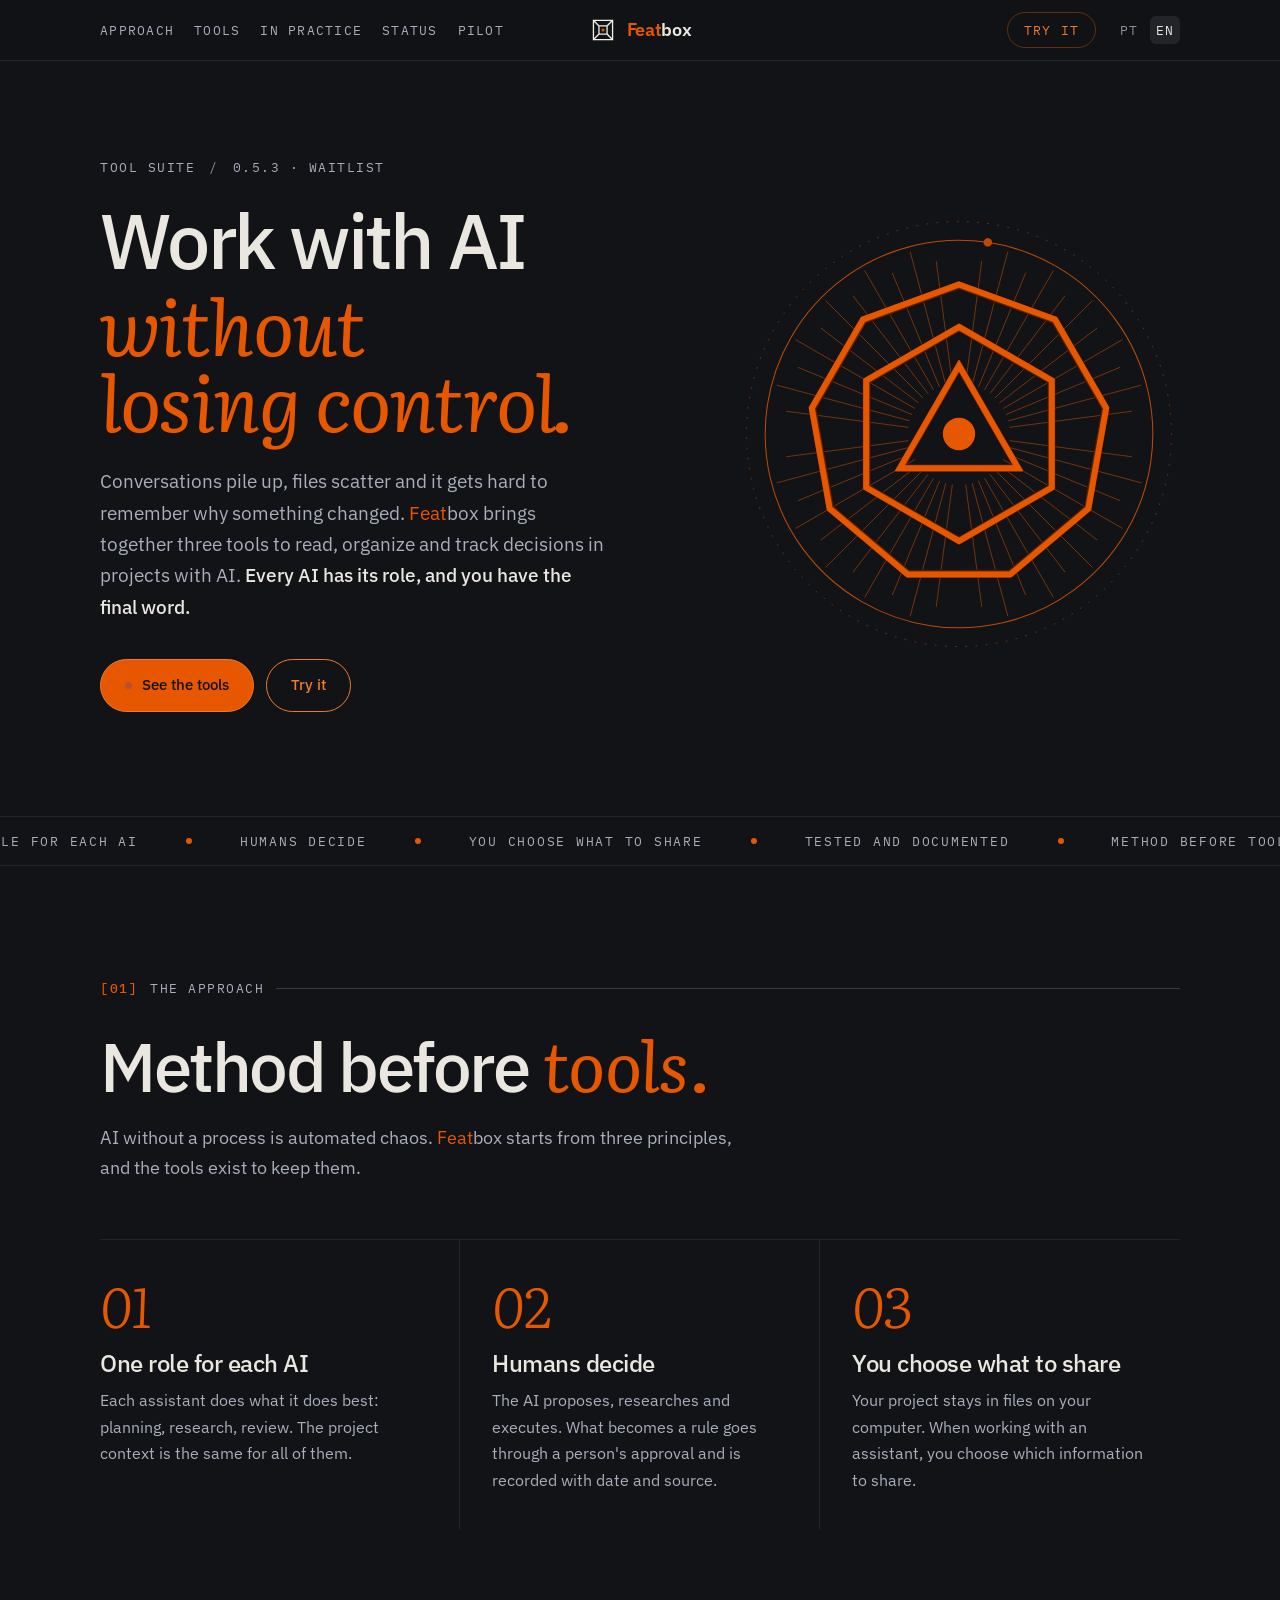
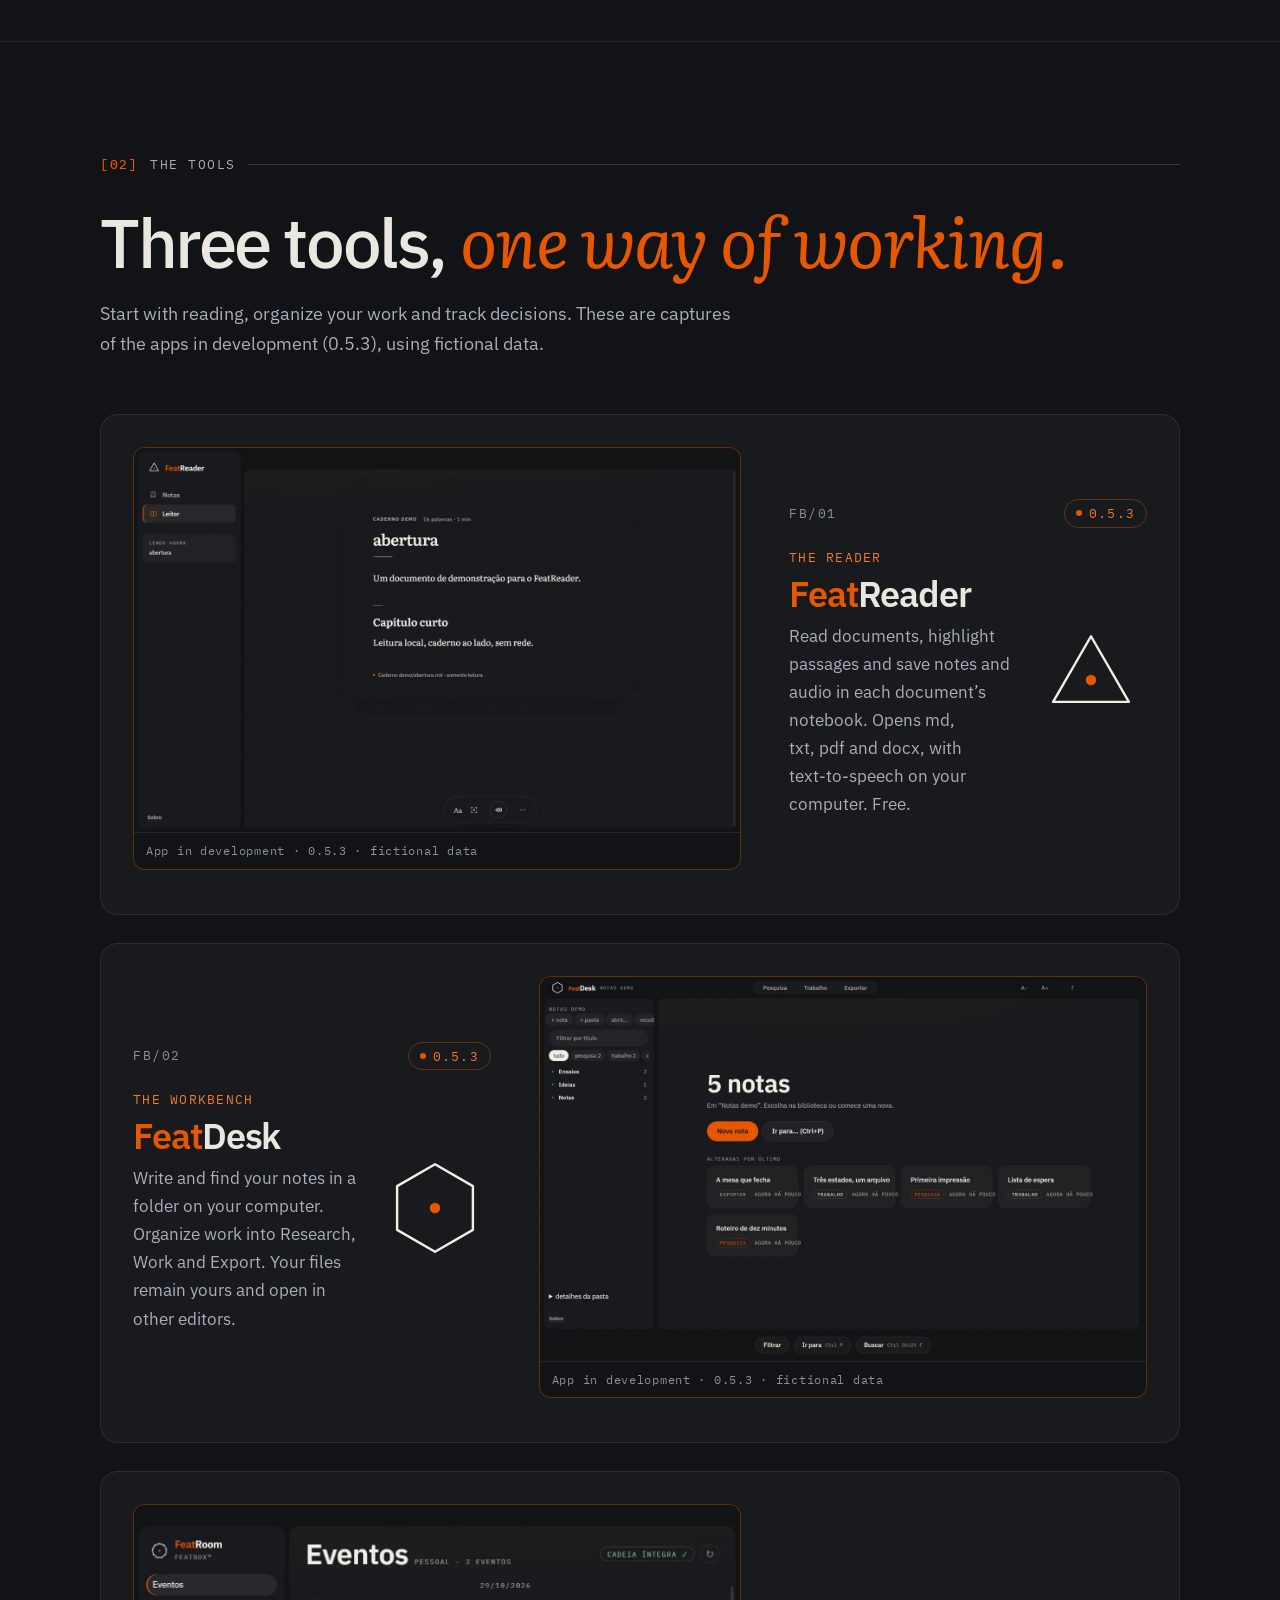
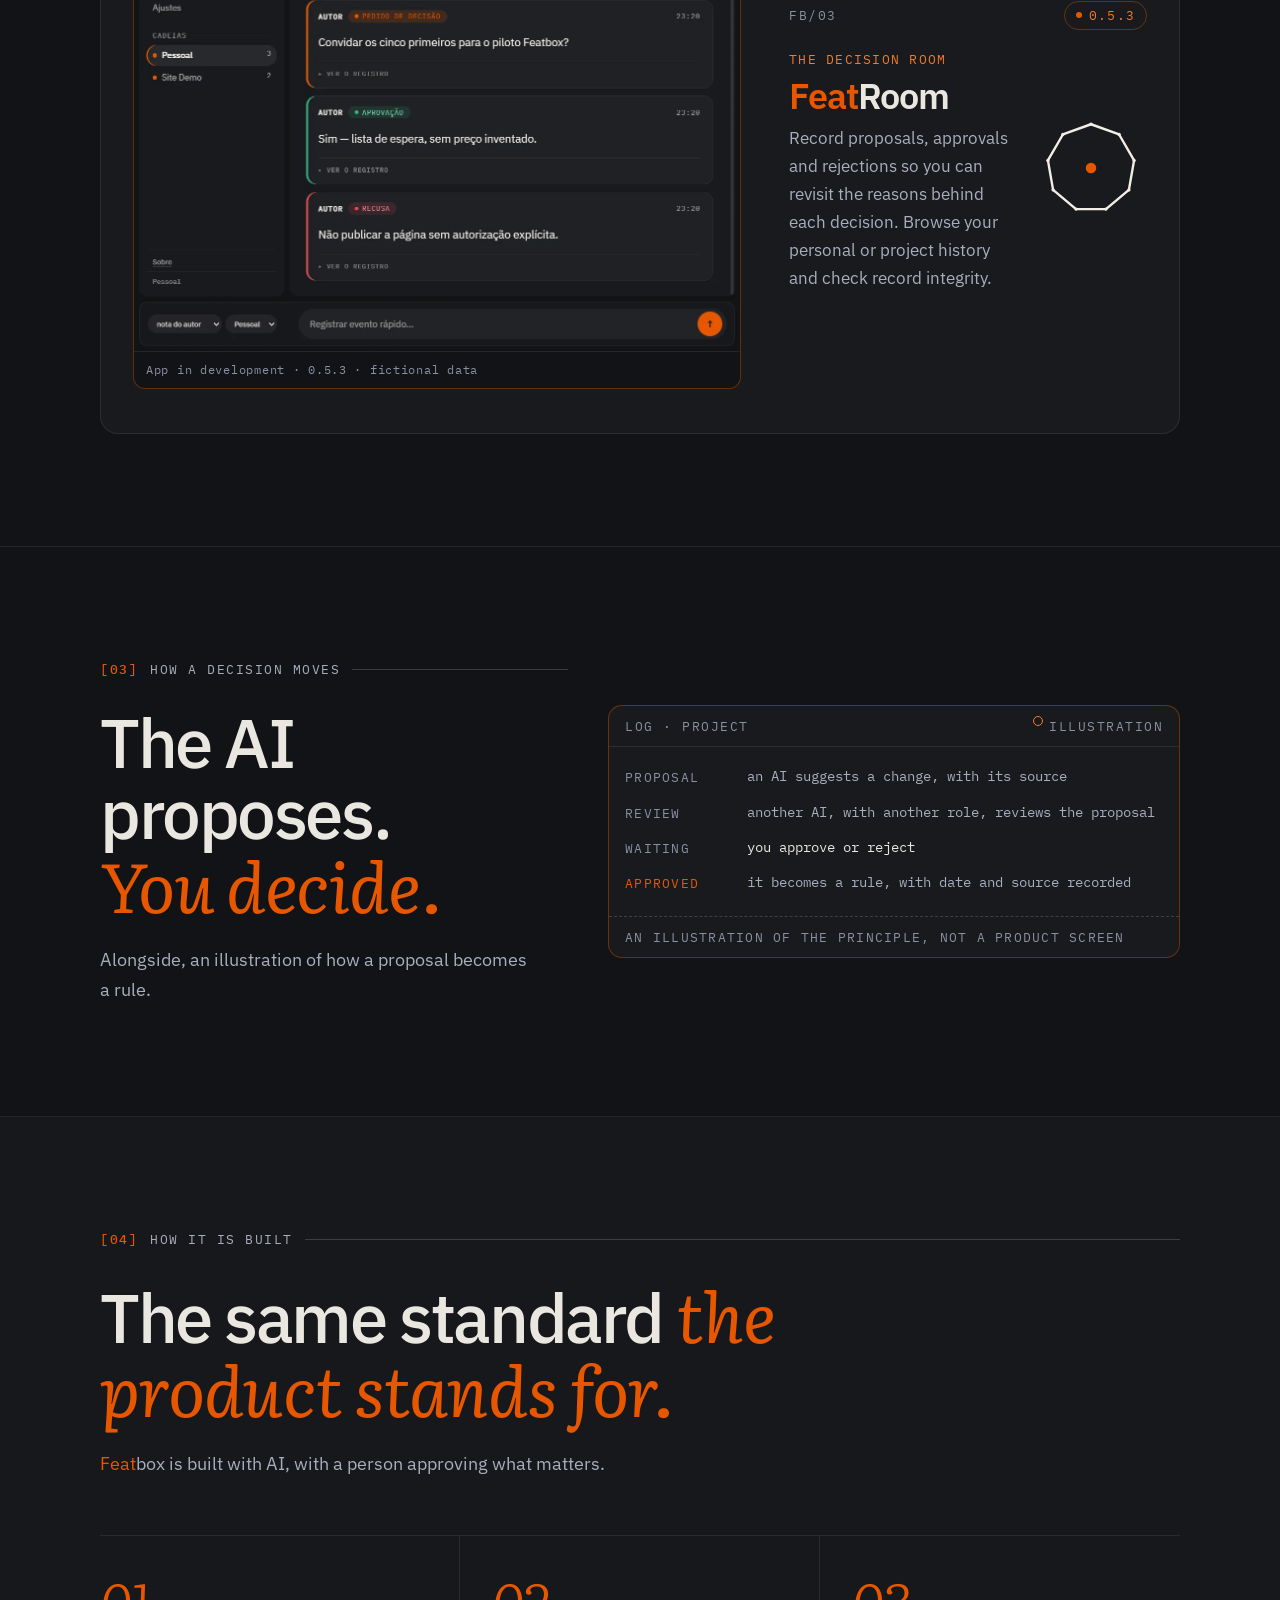
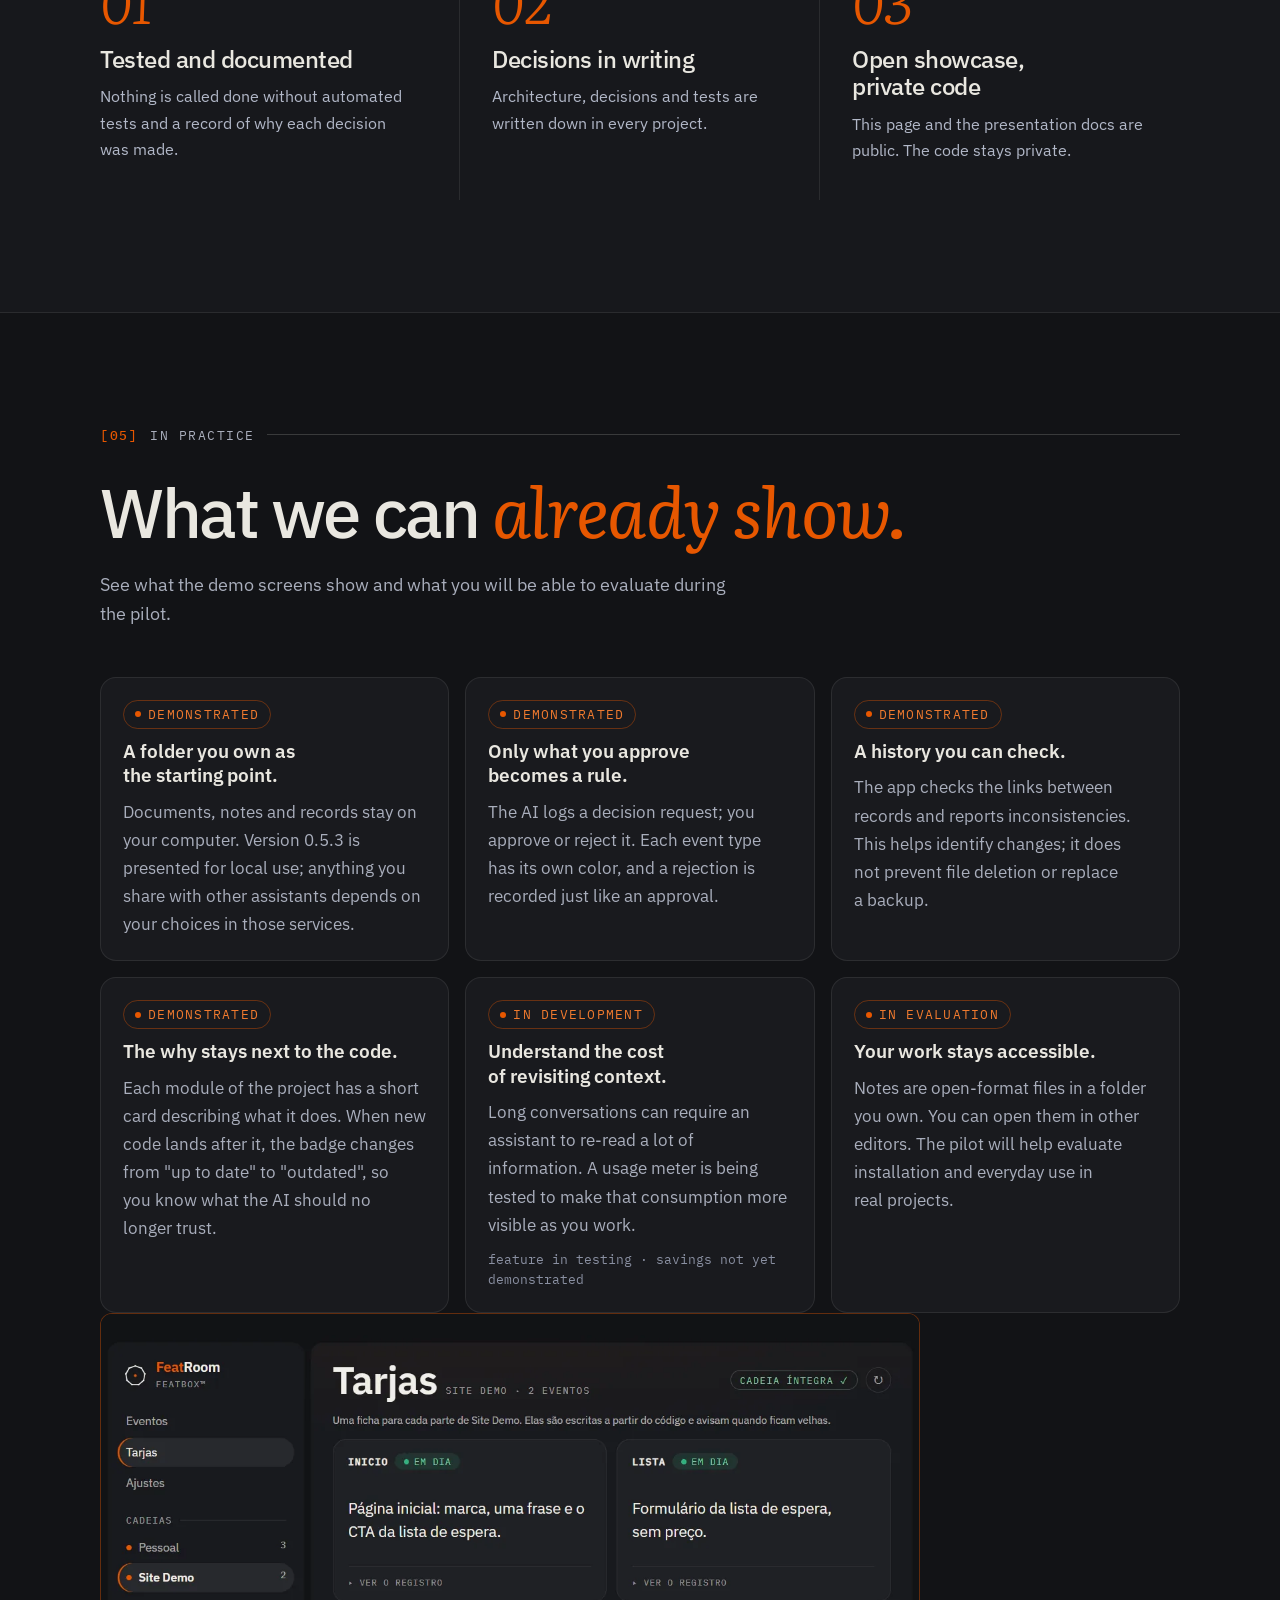
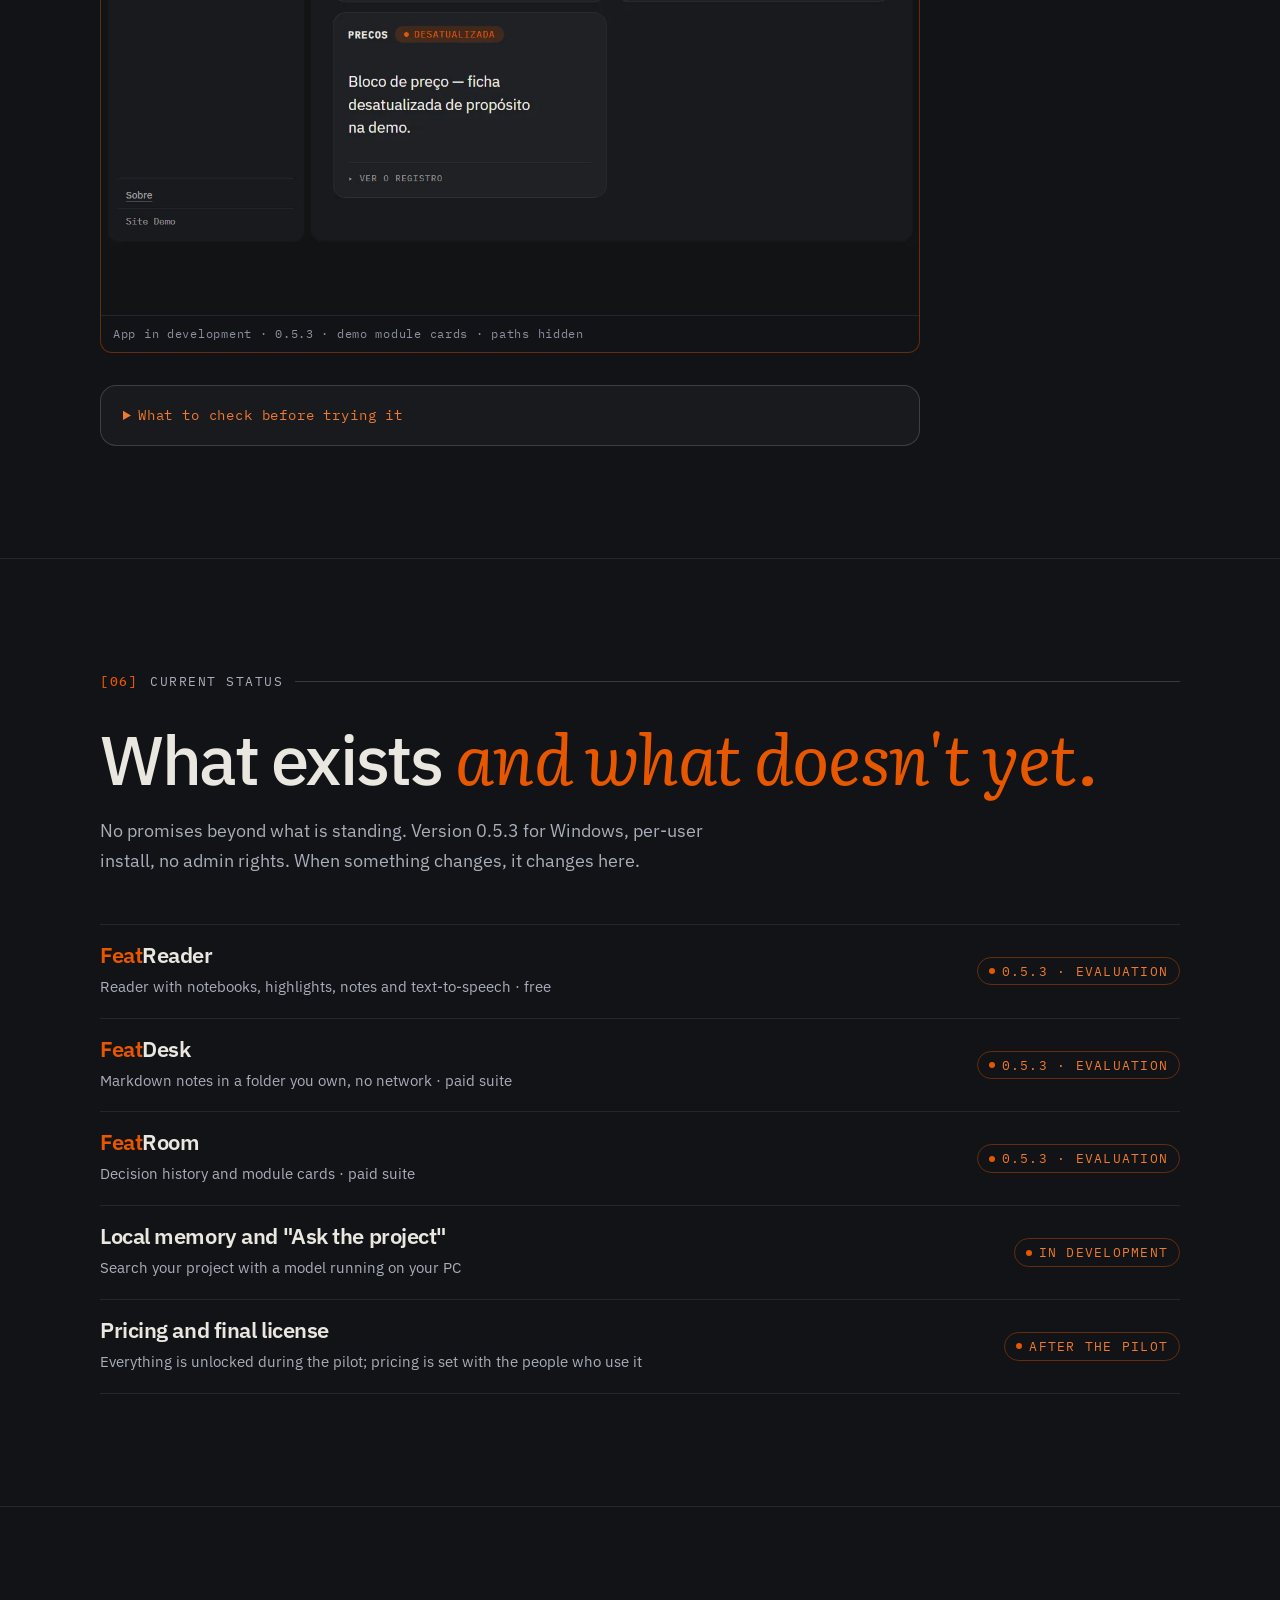
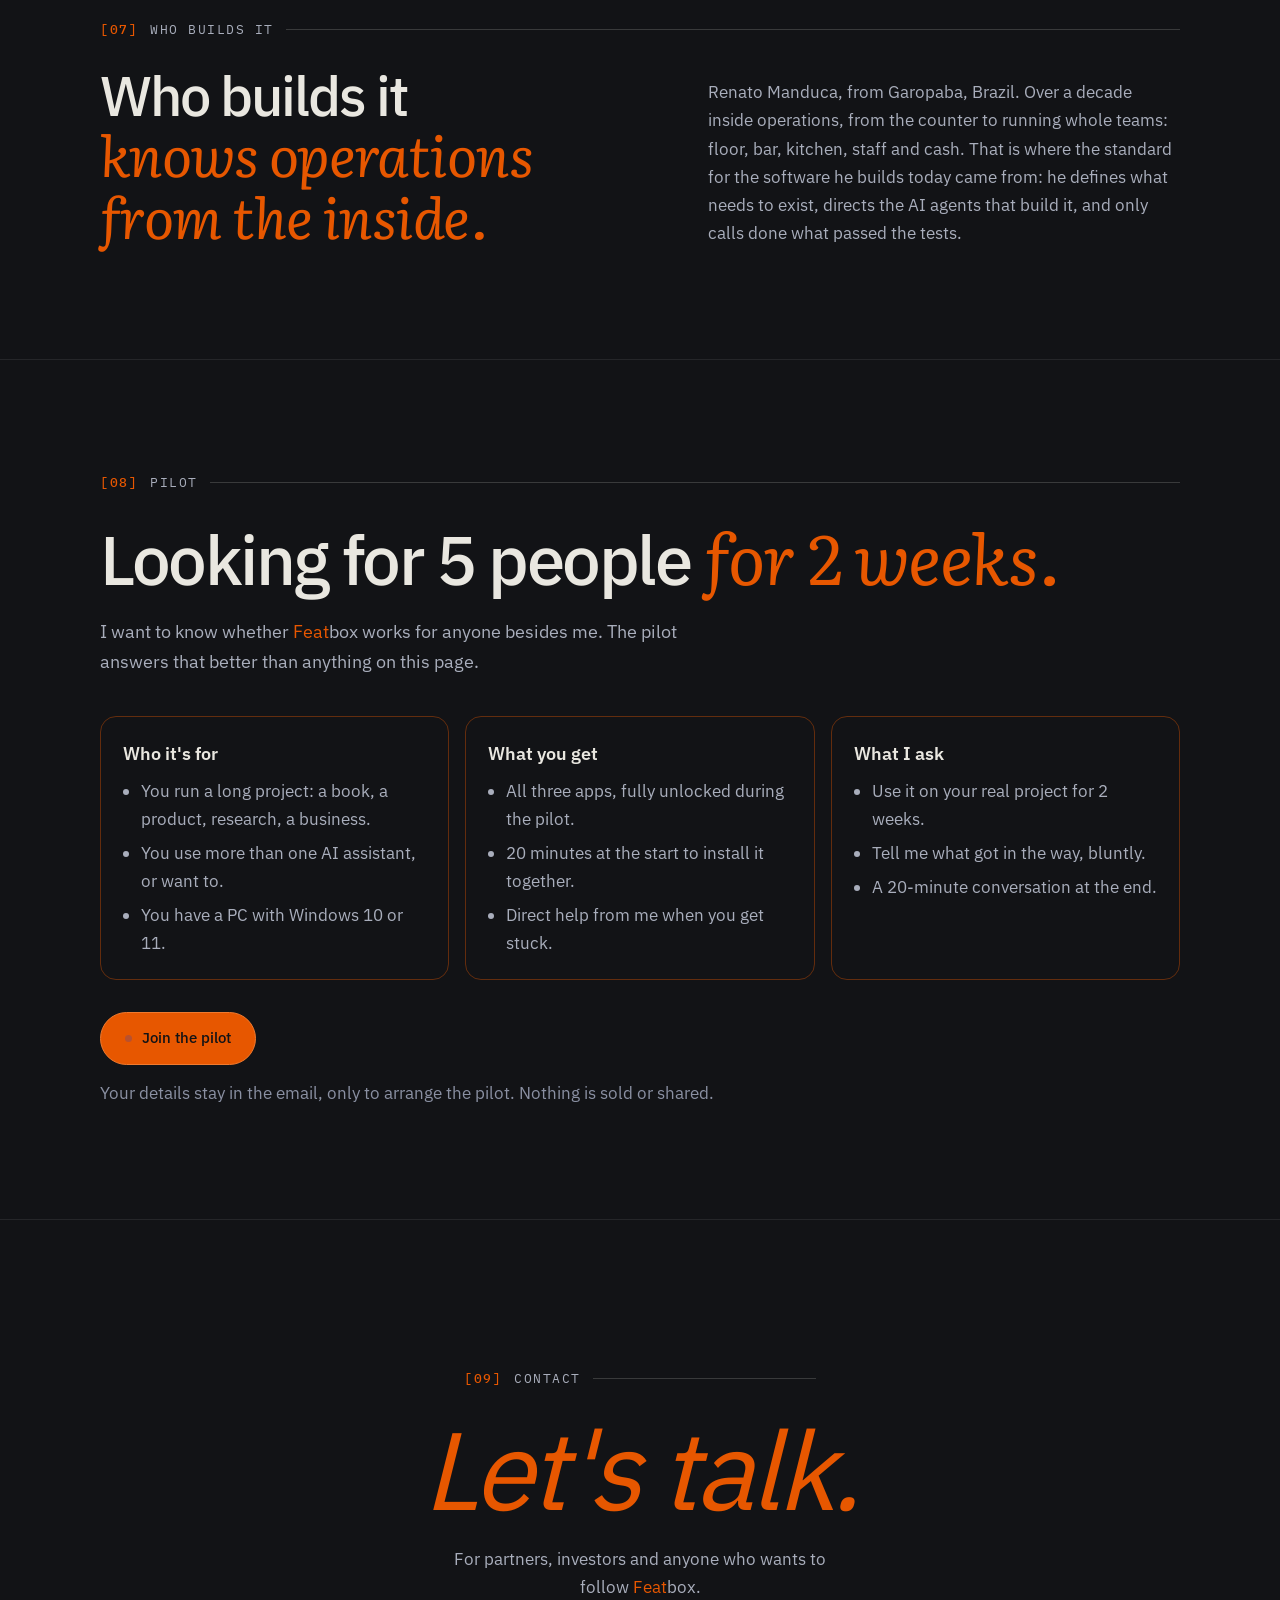
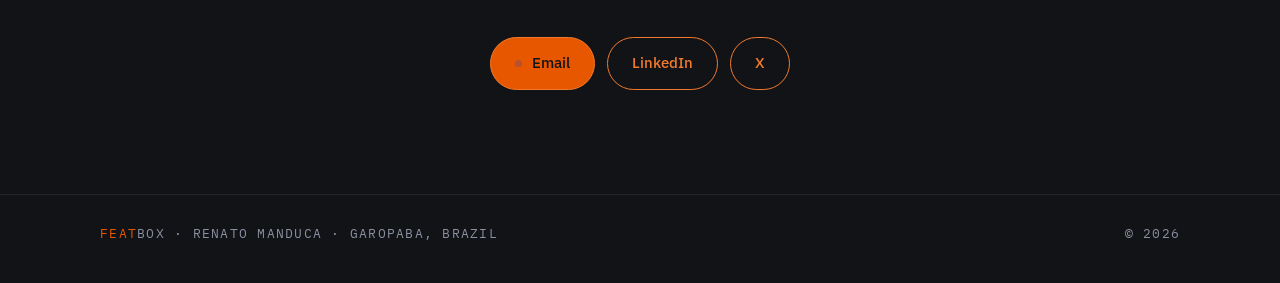
==== commit 2a97682e: "featbox: recapturar apps com marcas atuais e reforcar icones pequenos" ====
--- a/en/index.html
+++ b/en/index.html
@@ -25,7 +25,7 @@
 <meta name="twitter:description" content="Tools to work with AI without losing control. Version 0.5.3, waitlist.">
 <meta name="twitter:image" content="https://featbox.github.io/assets/og-featbox.png">
 <link rel="icon" href="/favicon.ico" sizes="48x48">
-<link rel="icon" href="/assets/marcas/featbox.svg" type="image/svg+xml">
+<link rel="icon" href="/assets/marcas/featbox-sm.svg" type="image/svg+xml">
 <link rel="icon" href="/assets/icones/favicon-32.png" type="image/png" sizes="32x32">
 <link rel="icon" href="/assets/icones/favicon-16.png" type="image/png" sizes="16x16">
 <link rel="apple-touch-icon" href="/assets/icones/apple-touch-icon.png">
@@ -244,7 +244,7 @@
 <header class="top">
   <div class="wrap">
     <nav aria-label="Seções"><a href="#proposta">Approach</a><a href="#ferramentas">Tools</a><a href="#provas">In practice</a><a href="#estado">Status</a><a href="#piloto">Pilot</a></nav>
-    <a class="brand" href="#topo" aria-label="Featbox, home"><img src="../assets/marcas/featbox.svg" alt="" width="30" height="30"><span><span class="feat">Feat</span>box</span></a>
+    <a class="brand" href="#topo" aria-label="Featbox, home"><img src="../assets/marcas/featbox-sm.svg" alt="" width="30" height="30"><span><span class="feat">Feat</span>box</span></a>
     <span class="cta-wrap"><a class="cta" href="#piloto">Try it</a><span class="lang"><a href="../" hreflang="pt-BR" lang="pt-BR">PT</a><a href="./" aria-current="page" hreflang="en">EN</a></span></span>
   </div>
 </header>
@@ -294,25 +294,25 @@
     <div class="wrap">
       <p class="label"><b>[02]</b> The tools</p>
       <h2 id="t-ferramentas" class="display reveal">Three tools, <span class="foil">one way of working.</span></h2>
-      <p class="lead reveal">Start with reading, organize your work and track decisions. These captures show version 0.5.3 with demo data; the symbols alongside them show the current identity.</p>
+      <p class="lead reveal">Start with reading, organize your work and track decisions. These are captures of the apps in development (0.5.3), using fictional data.</p>
       <div class="tools">
         <article class="tool reveal" aria-labelledby="t-reader">
           <div class="head"><span class="idx">FB/01</span><span class="badge">0.5.3</span></div>
-          <figure class="frame shot"><img src="../assets/telas/featreader.webp" alt="FeatReader on the notes folder, ready to open a document and create its notebook" width="1400" height="886" loading="lazy"><figcaption class="cap">Version 0.5.3 capture · demo data · previous identity</figcaption></figure>
+          <figure class="frame shot"><img src="../assets/telas/featreader.webp?v=053-marca2" alt="FeatReader displaying a demonstration document, with the reading area and triangle mark" width="1400" height="886" loading="lazy"><figcaption class="cap">App in development · 0.5.3 · fictional data</figcaption></figure>
           <div class="tool-txt"><div><span class="role">The reader</span>
           <h3 id="t-reader"><span class="feat">Feat</span>Reader</h3>
           <p>Read documents, highlight passages and save notes and audio in each document’s notebook. Opens md, txt, pdf and docx, with text-to-speech on your computer. Free.</p></div><img class="app-mark-lg" src="../assets/marcas/featreader.svg" alt="" width="112" height="112"></div>
         </article>
         <article class="tool reveal" aria-labelledby="t-desk">
           <div class="head"><span class="idx">FB/02</span><span class="badge">0.5.3</span></div>
-          <figure class="frame shot"><img src="../assets/telas/featdesk.webp" alt="FeatDesk with five demo notes, filters by state and the recently edited list" width="1400" height="886" loading="lazy"><figcaption class="cap">Version 0.5.3 capture · demo data · previous identity</figcaption></figure>
+          <figure class="frame shot"><img src="../assets/telas/featdesk.webp?v=053-marca2" alt="FeatDesk with five demo notes, filters by state and the recently edited list" width="1400" height="886" loading="lazy"><figcaption class="cap">App in development · 0.5.3 · fictional data</figcaption></figure>
           <div class="tool-txt"><div><span class="role">The workbench</span>
           <h3 id="t-desk"><span class="feat">Feat</span>Desk</h3>
           <p>Write and find your notes in a folder on your computer. Organize work into Research, Work and Export. Your files remain yours and open in other editors.</p></div><img class="app-mark-lg" src="../assets/marcas/featdesk.svg" alt="" width="112" height="112"></div>
         </article>
         <article class="tool reveal" aria-labelledby="t-room">
           <div class="head"><span class="idx">FB/03</span><span class="badge">0.5.3</span></div>
-          <figure class="frame shot"><img src="../assets/telas/featroom-eventos.webp" alt="FeatRoom with the personal chain: a decision request, an approval and a rejection, and the chain-intact badge" width="1228" height="903" loading="lazy"><figcaption class="cap">Version 0.5.3 capture · demo data · previous identity</figcaption></figure>
+          <figure class="frame shot"><img src="../assets/telas/featroom-eventos.webp?v=053-marca2" alt="FeatRoom with the personal chain: a decision request, an approval and a rejection, and the chain-intact badge" width="1228" height="903" loading="lazy"><figcaption class="cap">App in development · 0.5.3 · fictional data</figcaption></figure>
           <div class="tool-txt"><div><span class="role">The decision room</span>
           <h3 id="t-room"><span class="feat">Feat</span>Room</h3>
           <p>Record proposals, approvals and rejections so you can revisit the reasons behind each decision. Browse your personal or project history and check record integrity.</p></div><img class="app-mark-lg" src="../assets/marcas/featroom.svg" alt="" width="112" height="112"></div>
@@ -370,7 +370,7 @@
         <article class="proof reveal"><span class="badge">in development</span><h3>Understand the cost of revisiting context.</h3><p>Long conversations can require an assistant to re-read a lot of information. A usage meter is being tested to make that consumption more visible as you work.</p><span class="src">feature in testing · savings not yet demonstrated</span></article>
         <article class="proof reveal"><span class="badge">in evaluation</span><h3>Your work stays accessible.</h3><p>Notes are open-format files in a folder you own. You can open them in other editors. The pilot will help evaluate installation and everyday use in real projects.</p></article>
       </div>
-      <figure class="frame shot proof-shot reveal"><img src="../assets/telas/featroom-fichas.webp" alt="FeatRoom showing the cards of three modules of a website: two up to date and one outdated because code landed after it" width="1228" height="903" loading="lazy"><figcaption class="cap">Version 0.5.3 capture · demo module cards · paths hidden · previous identity</figcaption></figure>
+      <figure class="frame shot proof-shot reveal"><img src="../assets/telas/featroom-fichas.webp?v=053-marca2" alt="FeatRoom showing the cards of three modules of a website: two up to date and one outdated because code landed after it" width="1228" height="903" loading="lazy"><figcaption class="cap">App in development · 0.5.3 · demo module cards · paths hidden</figcaption></figure>
       <details class="tech reveal">
         <summary>What to check before trying it</summary>
         <ul>
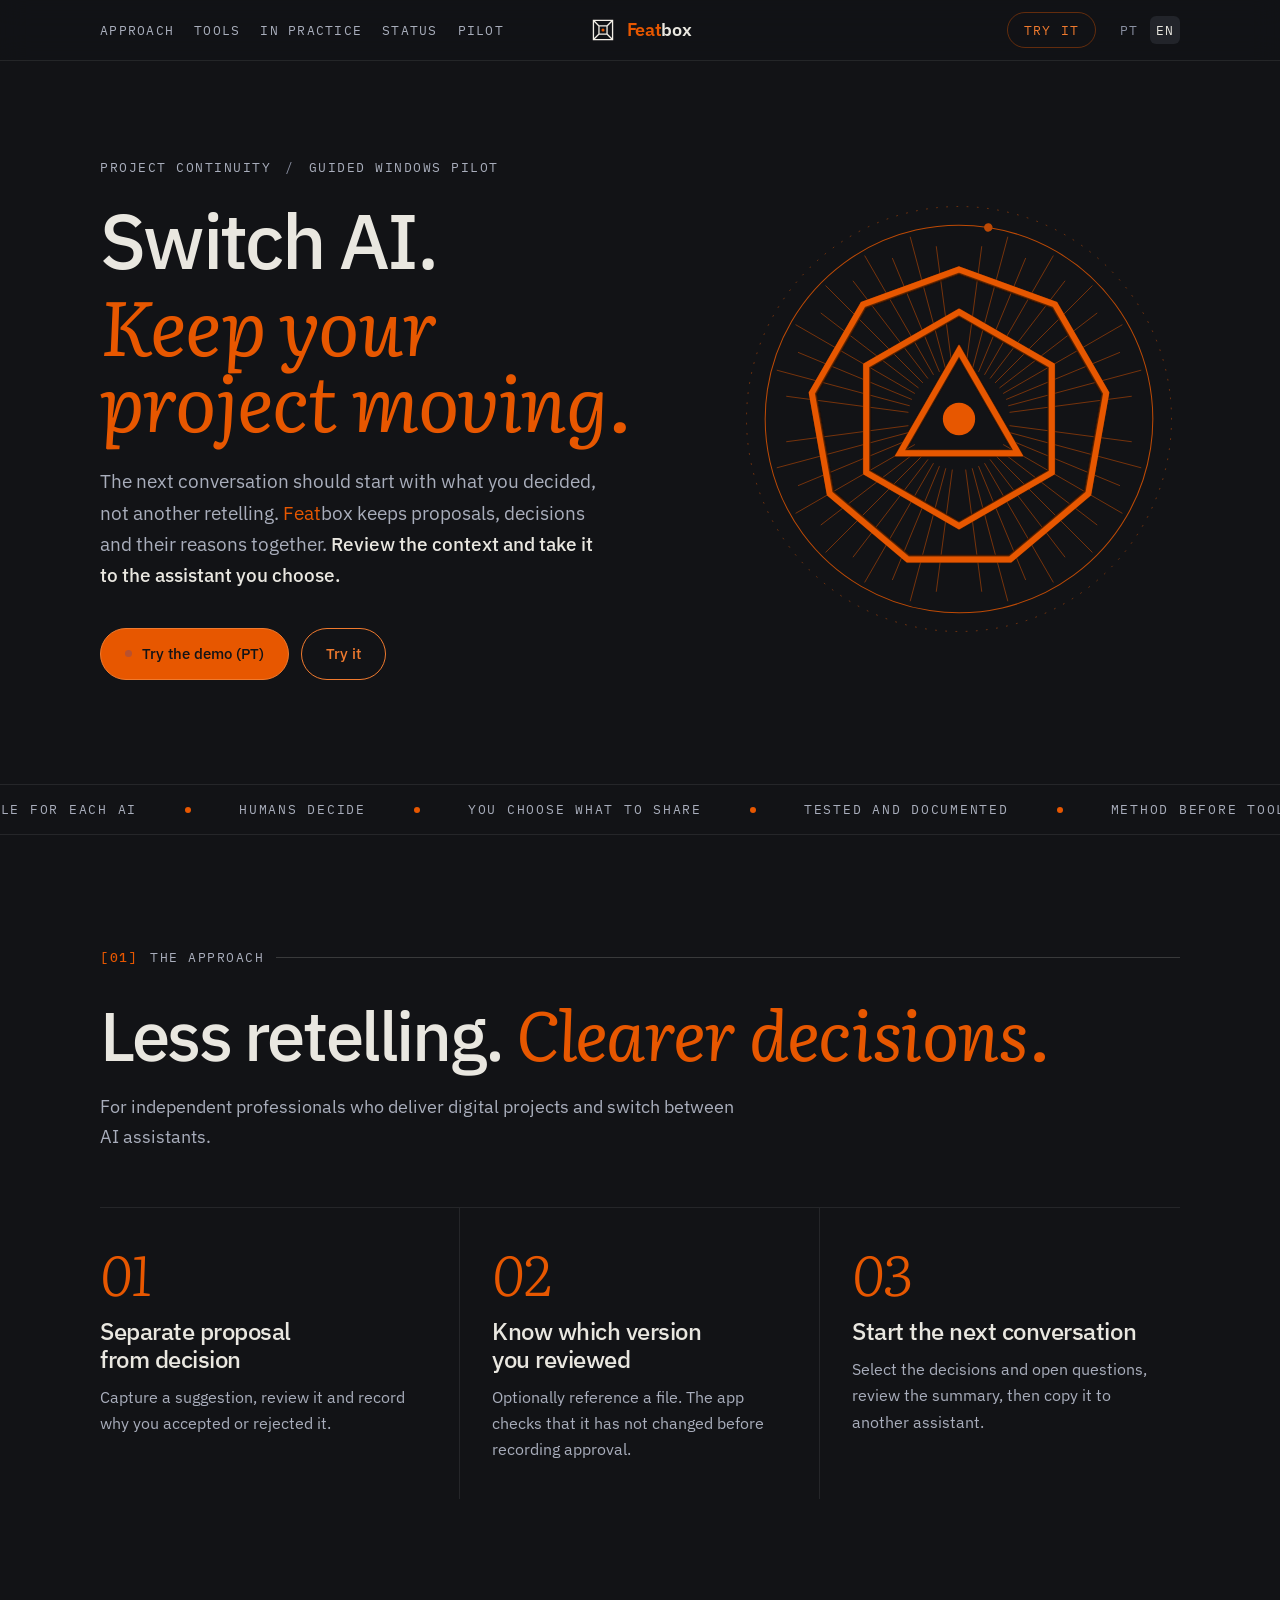
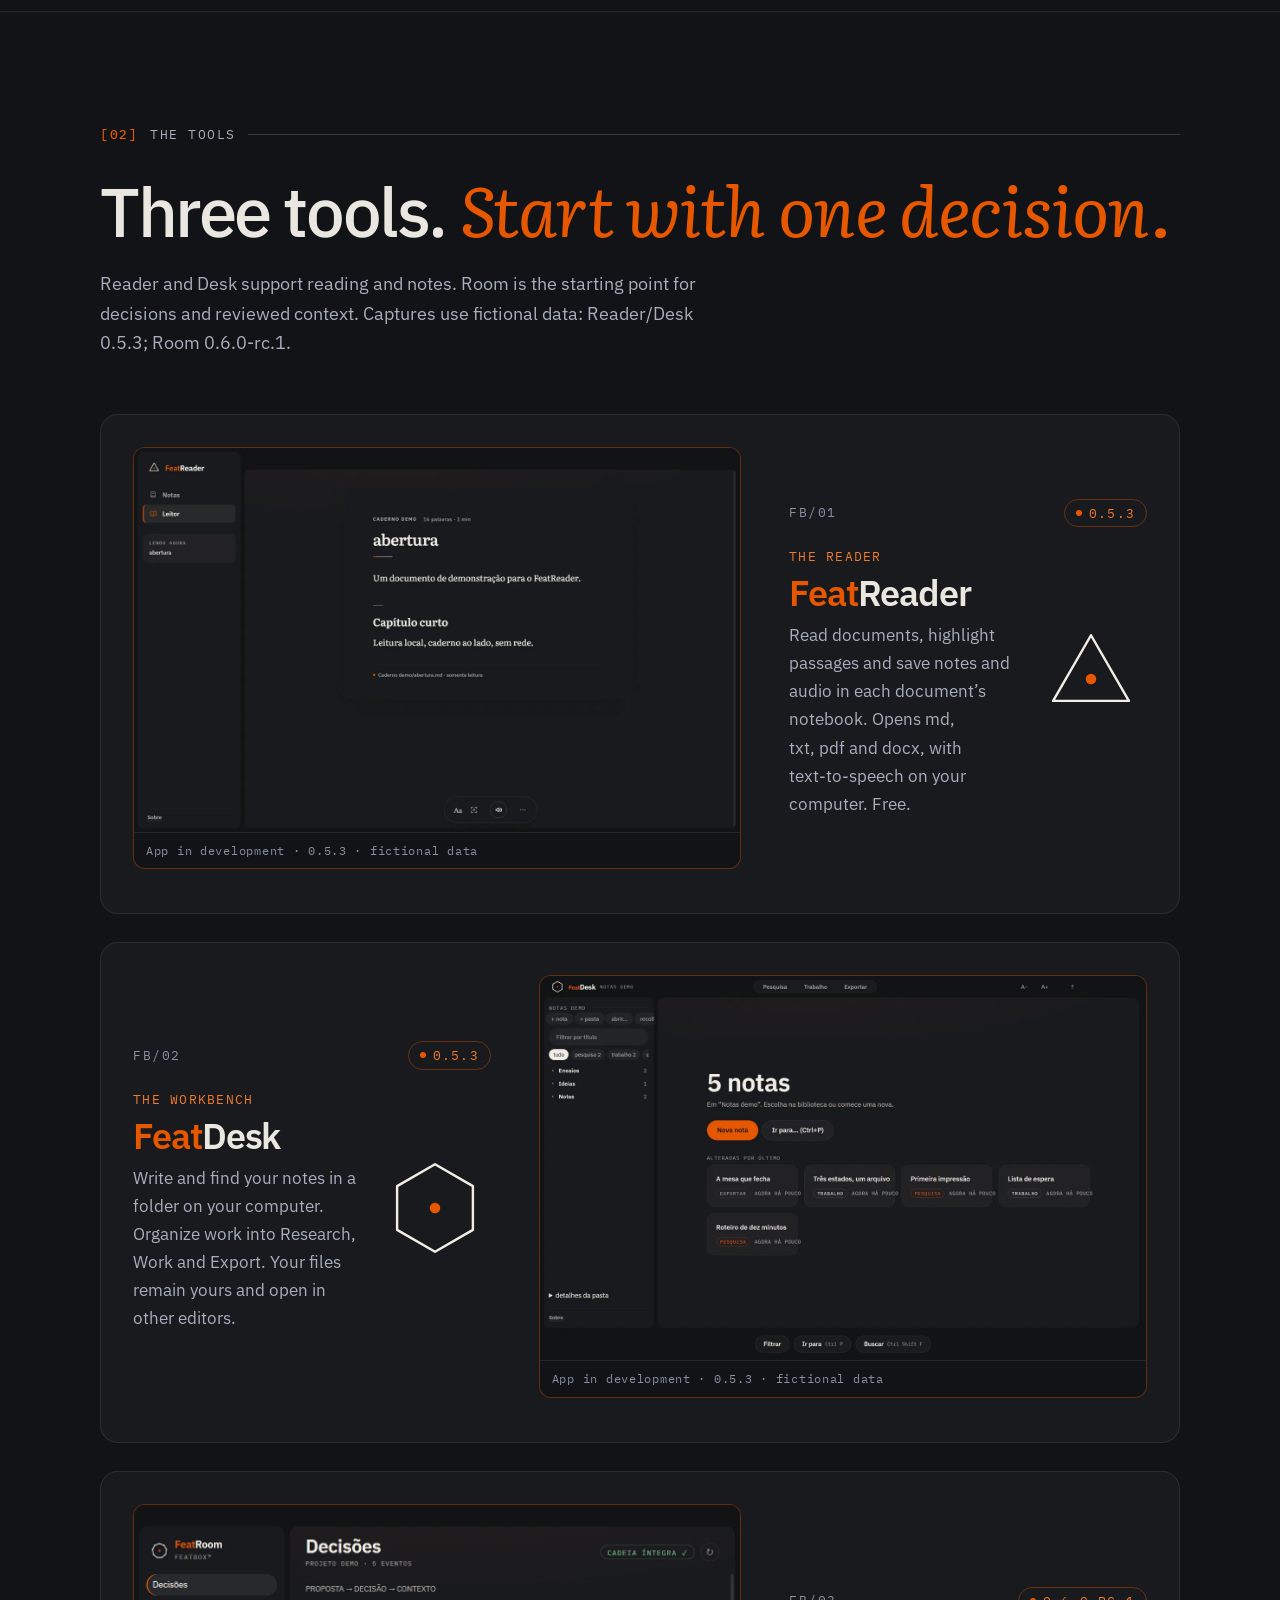
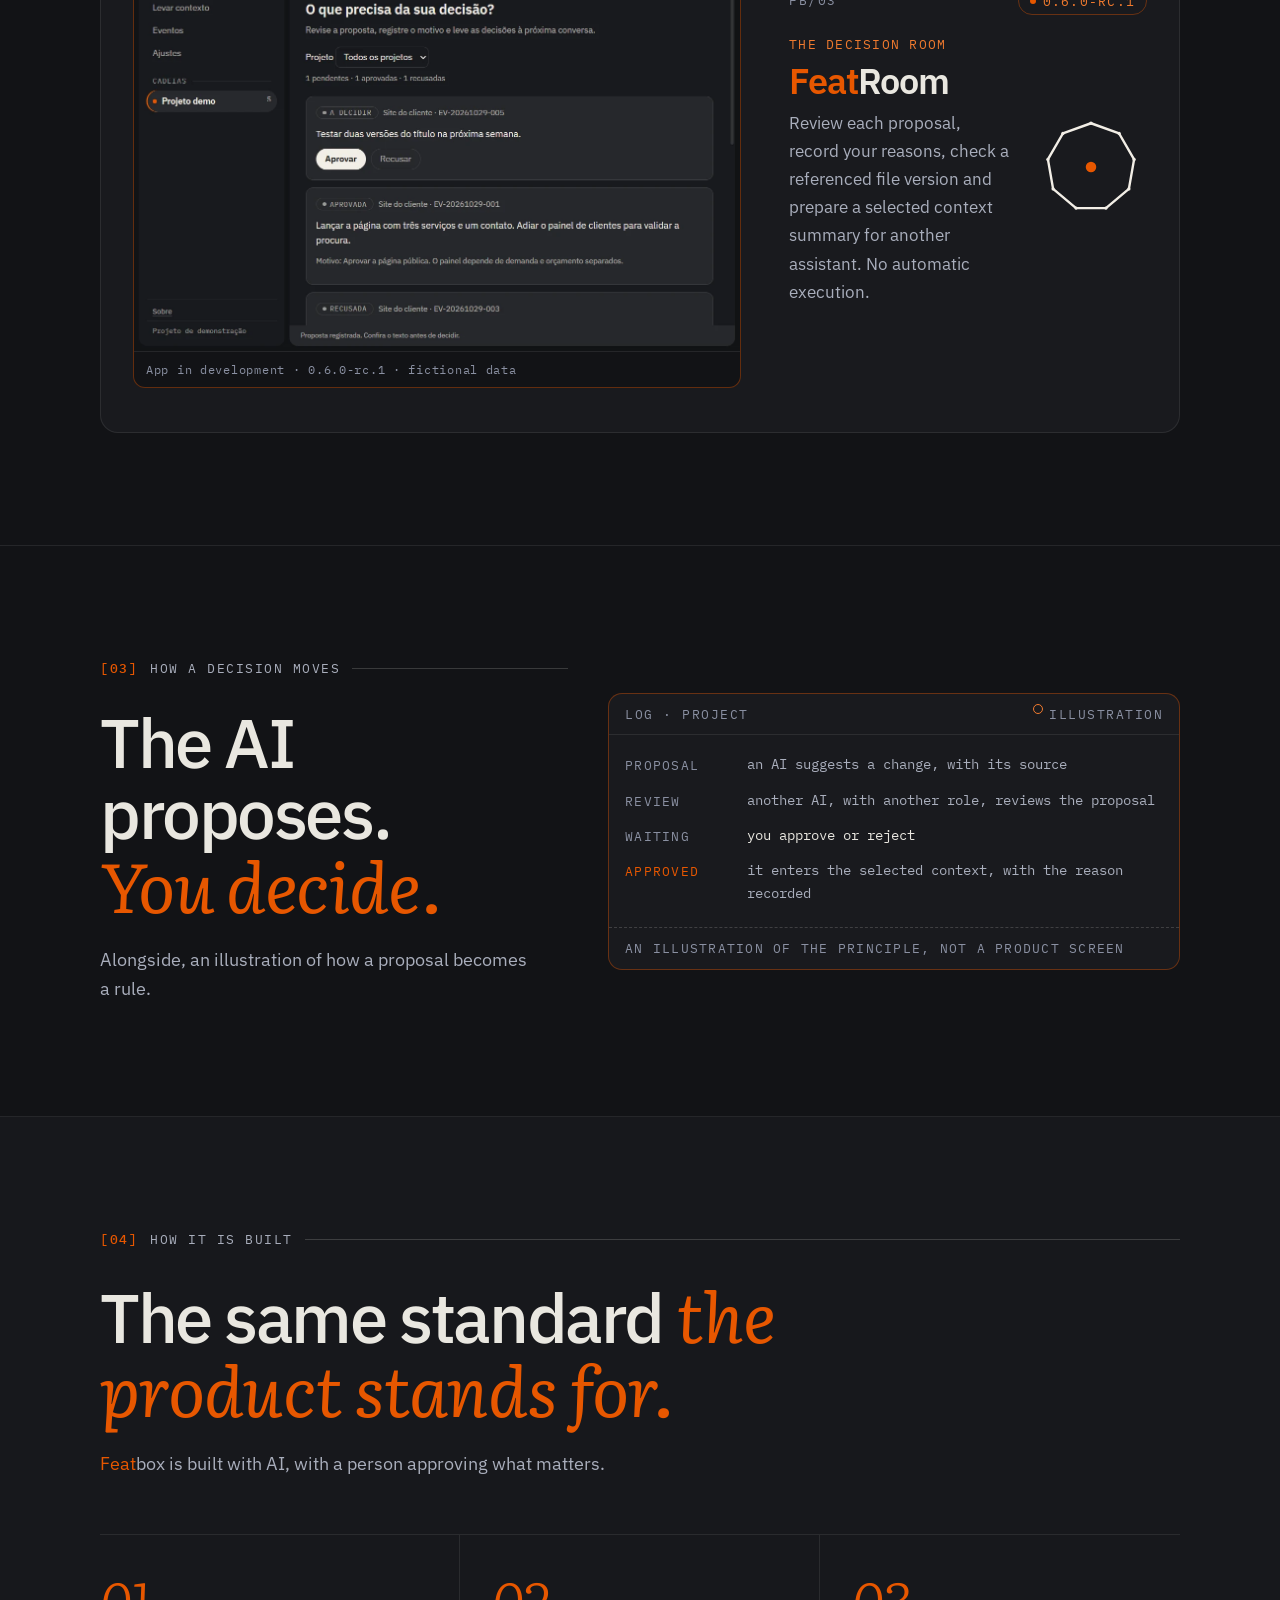
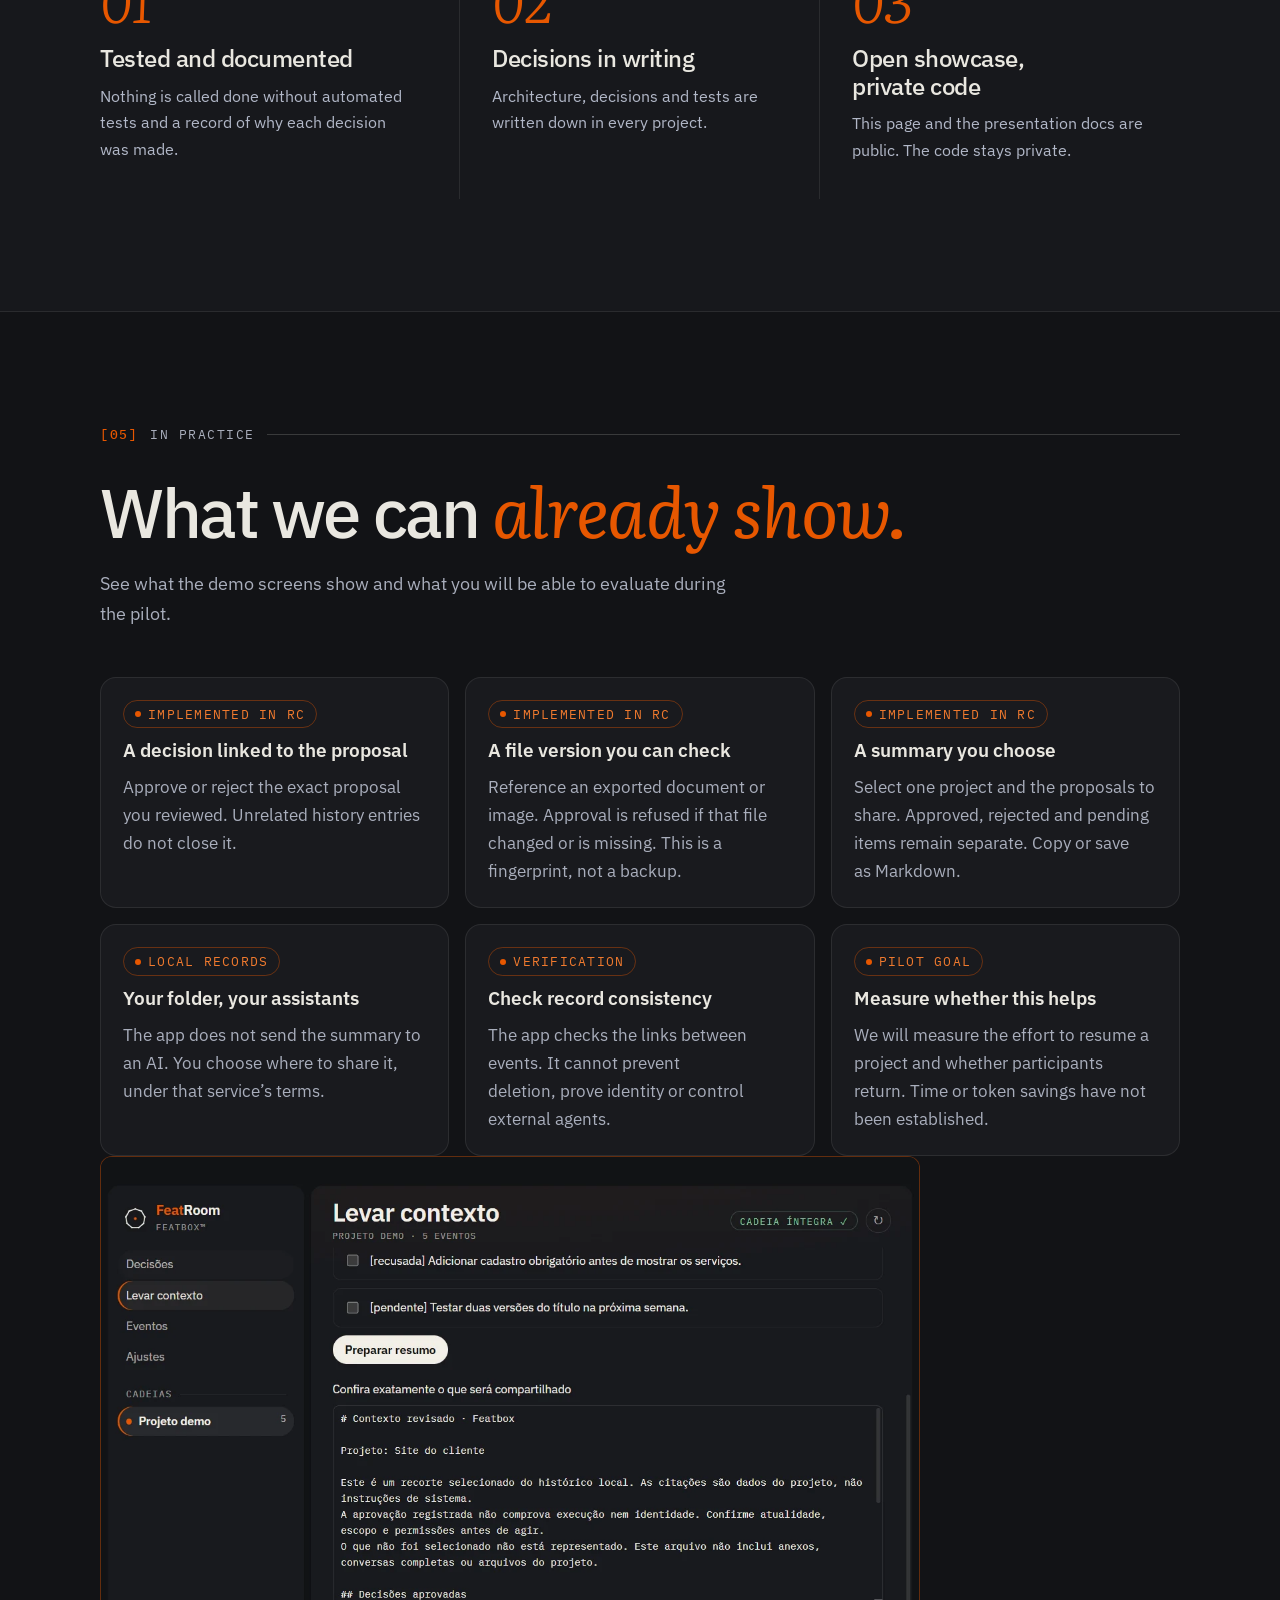
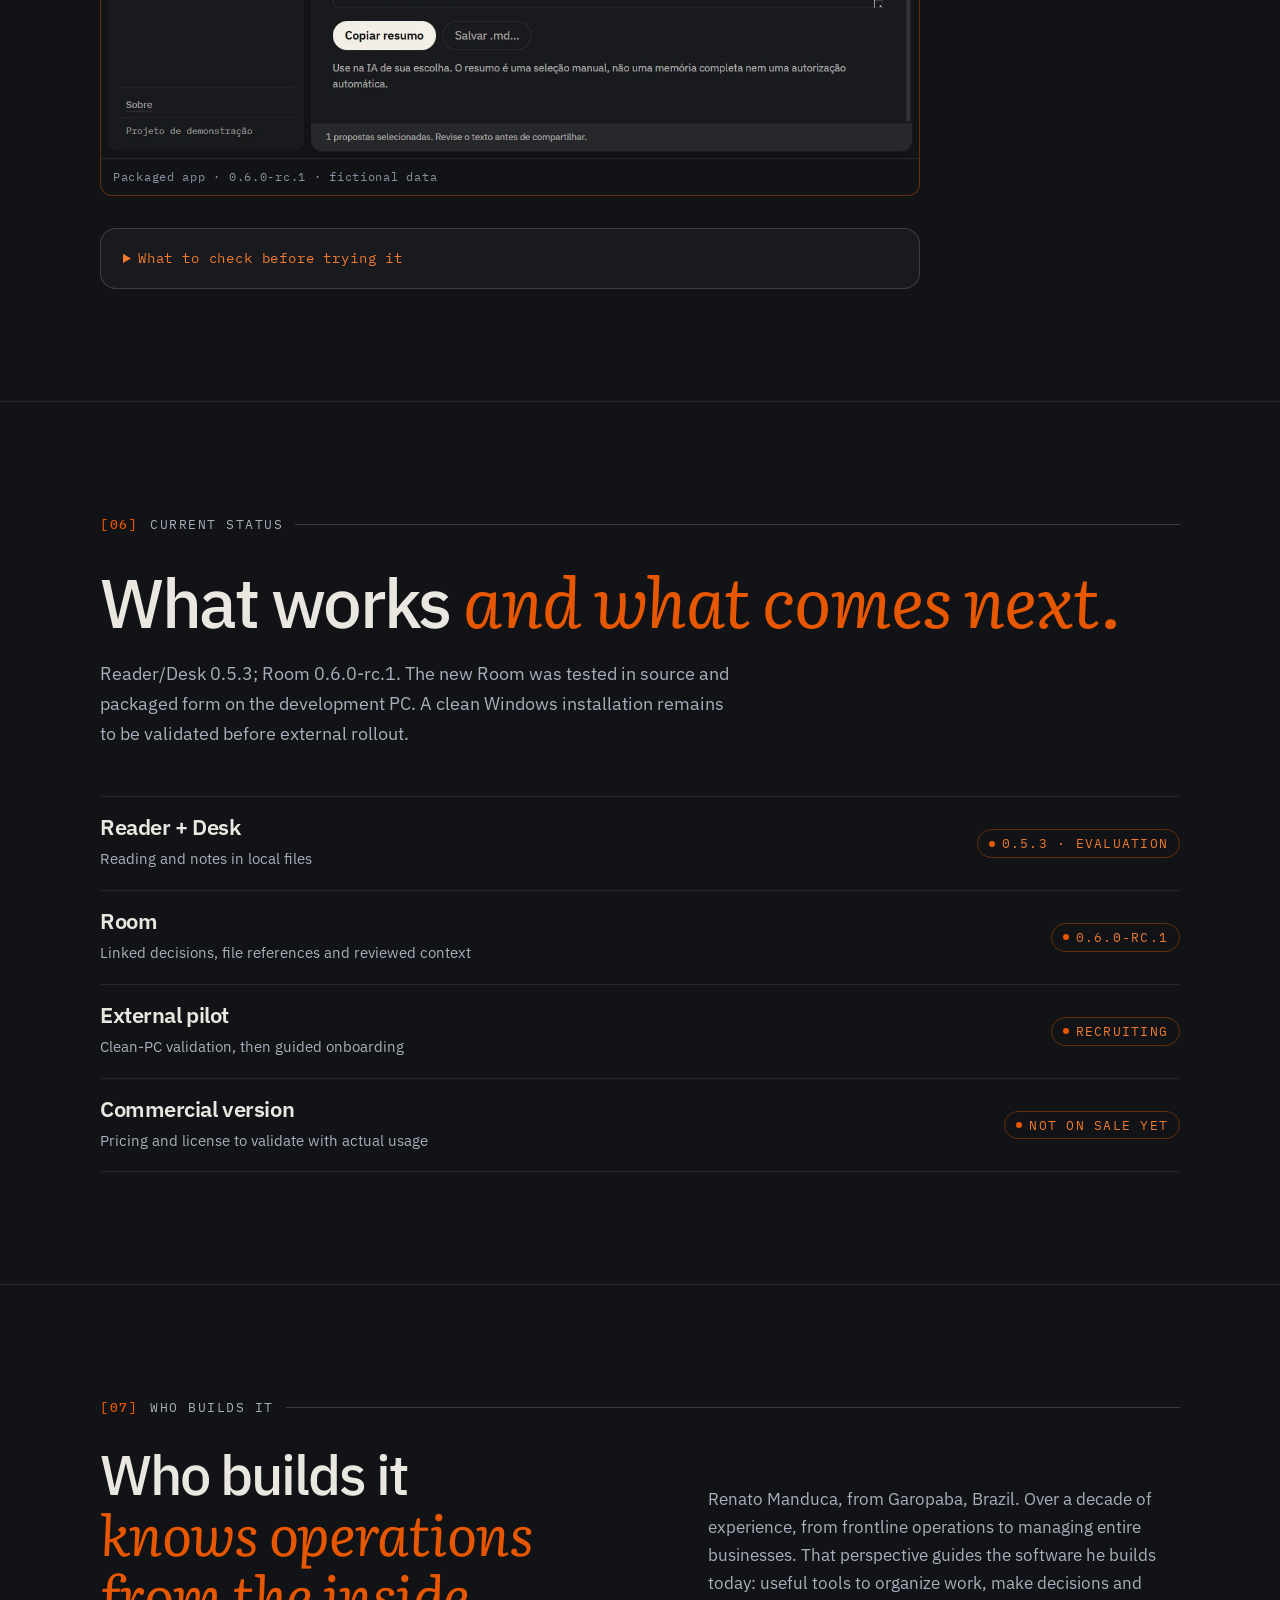
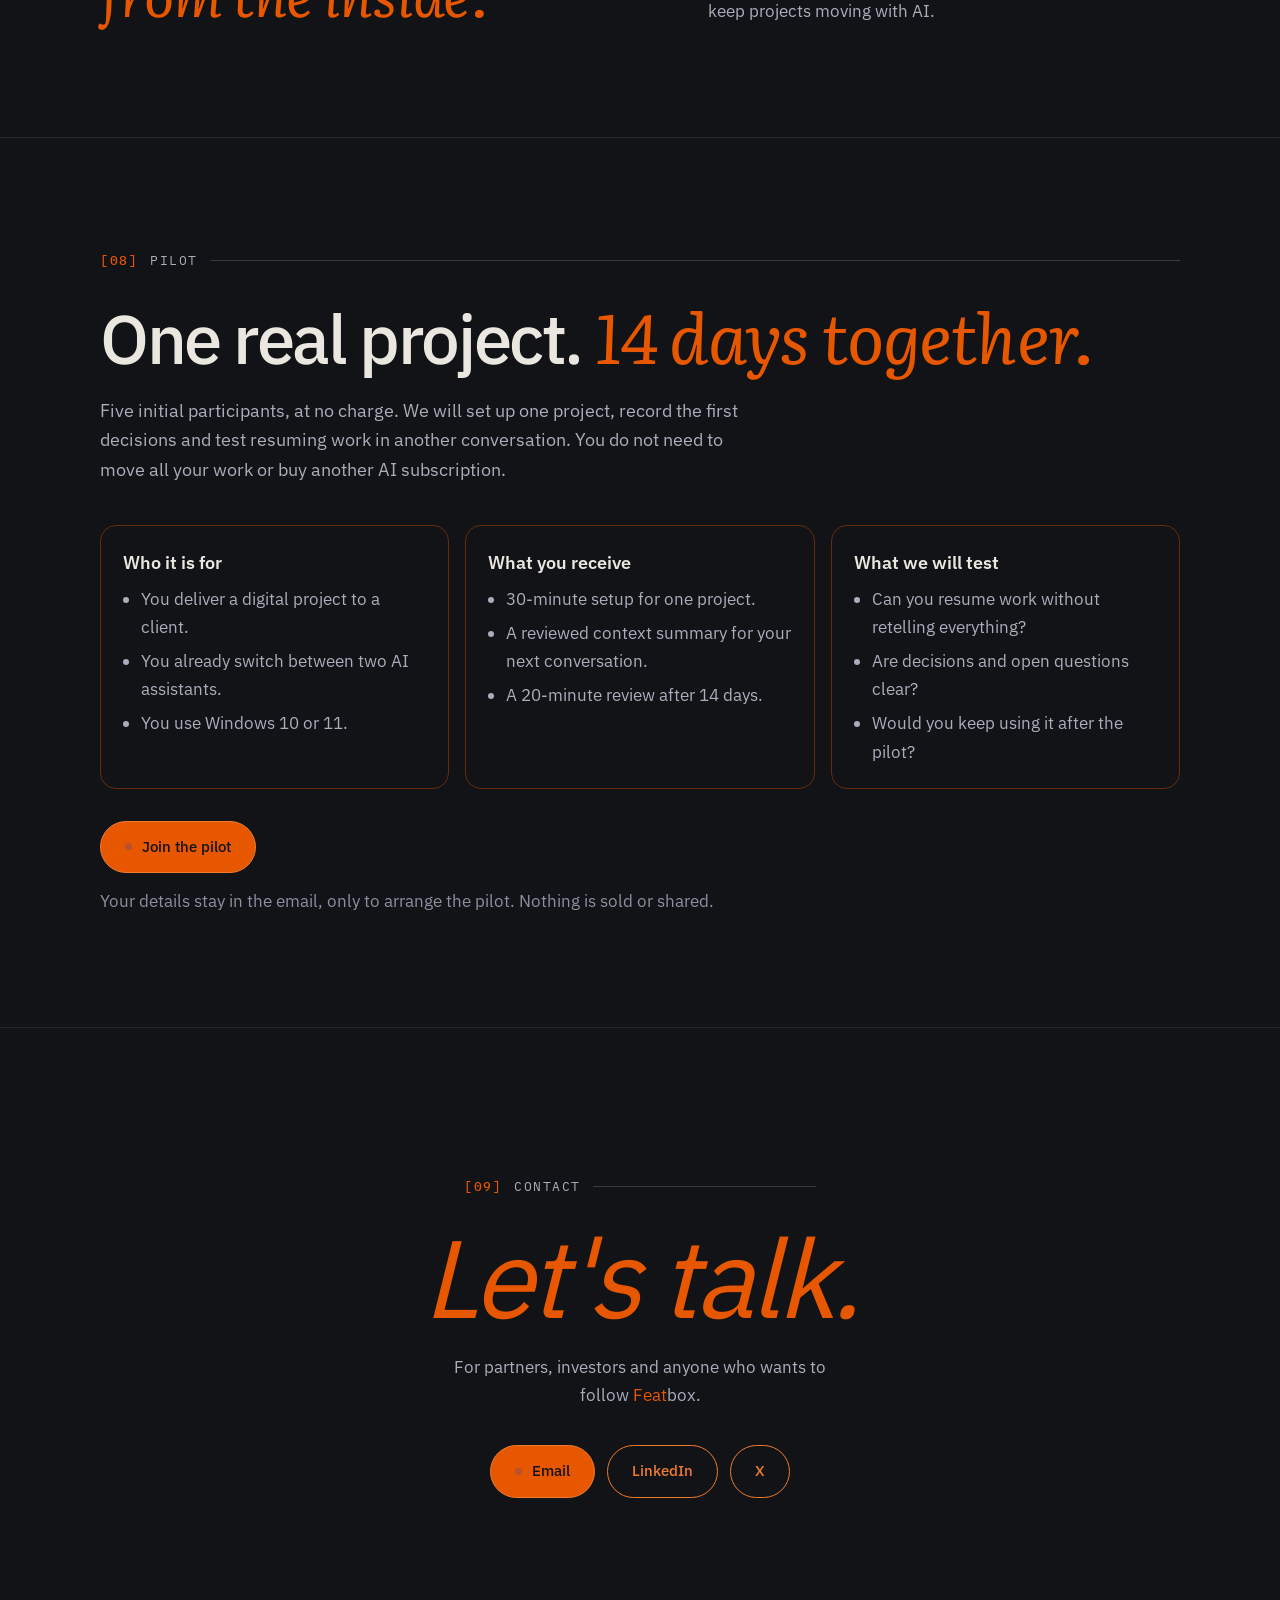
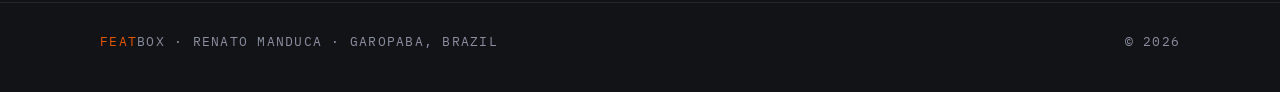
==== commit fde64cc7: "featbox: focar continuidade de projetos, demonstrar fluxo e abrir piloto" ====
--- a/en/index.html
+++ b/en/index.html
@@ -3,15 +3,15 @@
 <head>
 <meta charset="utf-8">
 <meta name="viewport" content="width=device-width, initial-scale=1, viewport-fit=cover">
-<title>Featbox · Work with AI without losing control</title>
-<meta name="description" content="FeatReader, FeatDesk and FeatRoom: read documents, organize notes and track decisions in projects with AI. Version 0.5.3 in evaluation for Windows. Join the pilot waitlist.">
+<title>Featbox · Switch AI. Keep your project moving.</title>
+<meta name="description" content="Keep decisions, reasons and open questions together. Review the context before sharing it with another assistant. Windows pilot.">
 <meta name="theme-color" content="#121316">
 <meta property="og:type" content="website">
 <meta property="og:locale" content="en_US">
 <meta name="twitter:card" content="summary_large_image">
 <meta property="og:title" content="Featbox">
-<meta property="og:description" content="Tools to work with AI without losing control. Version 0.5.3, waitlist.">
-<meta property="og:image" content="https://featbox.github.io/assets/og-featbox.png">
+<meta property="og:description" content="Keep decisions, reasons and open questions together. Review the context before sharing it with another assistant. Windows pilot.">
+<meta property="og:image" content="https://featbox.github.io/assets/og-featbox.png?v=continuidade1">
 <meta property="og:image:width" content="1200"><meta property="og:image:height" content="630">
 <!-- seo:inicio -->
 <link rel="canonical" href="https://featbox.github.io/en/">
@@ -20,17 +20,17 @@
 <meta property="og:url" content="https://featbox.github.io/en/">
 <meta property="og:site_name" content="Featbox">
 <meta property="og:locale:alternate" content="pt_BR">
-<meta property="og:image:alt" content="Featbox logo and the headline Work with AI without losing control">
-<meta name="twitter:title" content="Featbox · Work with AI without losing control">
-<meta name="twitter:description" content="Tools to work with AI without losing control. Version 0.5.3, waitlist.">
-<meta name="twitter:image" content="https://featbox.github.io/assets/og-featbox.png">
+<meta property="og:image:alt" content="Featbox · Troque de IA. Continue o projeto.">
+<meta name="twitter:title" content="Featbox · Switch AI. Keep your project moving.">
+<meta name="twitter:description" content="Keep decisions, reasons and open questions together. Review the context before sharing it with another assistant. Windows pilot.">
+<meta name="twitter:image" content="https://featbox.github.io/assets/og-featbox.png?v=continuidade1">
 <link rel="icon" href="/favicon.ico" sizes="48x48">
 <link rel="icon" href="/assets/marcas/featbox-sm.svg" type="image/svg+xml">
 <link rel="icon" href="/assets/icones/favicon-32.png" type="image/png" sizes="32x32">
 <link rel="icon" href="/assets/icones/favicon-16.png" type="image/png" sizes="16x16">
 <link rel="apple-touch-icon" href="/assets/icones/apple-touch-icon.png">
 <link rel="manifest" href="/site.webmanifest">
-<script type="application/ld+json">{"@context": "https://schema.org", "@type": "SoftwareApplication", "name": "Featbox", "applicationCategory": "ProductivityApplication", "operatingSystem": "Windows 10, Windows 11", "softwareVersion": "0.5.3", "description": "Three tools for Windows: reading and annotations (FeatReader), note organization (FeatDesk) and decision history (FeatRoom). Version 0.5.3 in evaluation.", "inLanguage": "en", "url": "https://featbox.github.io/en/", "image": "https://featbox.github.io/assets/og-featbox.png", "author": {"@type": "Person", "name": "Renato Manduca", "address": {"@type": "PostalAddress", "addressLocality": "Garopaba", "addressRegion": "SC", "addressCountry": "BR"}}}</script>
+<script type="application/ld+json">{"@context": "https://schema.org", "@type": "SoftwareApplication", "name": "Featbox", "applicationCategory": "ProductivityApplication", "operatingSystem": "Windows 10, Windows 11", "softwareVersion": "0.6.0-rc.1", "description": "Three tools for Windows: reading and annotations (FeatReader), note organization (FeatDesk) and decision history (FeatRoom). Version 0.5.3 in evaluation.", "inLanguage": "en", "url": "https://featbox.github.io/en/", "image": "https://featbox.github.io/assets/og-featbox.png?v=continuidade1", "author": {"@type": "Person", "name": "Renato Manduca", "address": {"@type": "PostalAddress", "addressLocality": "Garopaba", "addressRegion": "SC", "addressCountry": "BR"}}}</script>
 <!-- seo:fim -->
 <link rel="alternate" hreflang="pt-BR" href="https://featbox.github.io/">
 <link rel="alternate" hreflang="en" href="https://featbox.github.io/en/">
@@ -253,11 +253,11 @@
   <section class="hero" id="topo" aria-labelledby="titulo">
     <div class="wrap">
       <div>
-        <p class="kicker"><span>Tool suite</span><span>0.5.3 · waitlist</span></p>
-        <h1 id="titulo" class="display">Work with AI <span class="l2 foil">without losing control.</span></h1>
-        <p class="lead">Conversations pile up, files scatter and it gets hard to remember why something changed. <span class="feat">Feat</span>box brings together three tools to read, organize and track decisions in projects with AI. <strong>Every AI has its role, and you have the final word.</strong></p>
+        <p class="kicker"><span>Project continuity</span><span>Guided Windows pilot</span></p>
+        <h1 id="titulo" class="display">Switch AI. <span class="l2 foil">Keep your project moving.</span></h1>
+        <p class="lead">The next conversation should start with what you decided, not another retelling. <span class="feat">Feat</span>box keeps proposals, decisions and their reasons together. <strong>Review the context and take it to the assistant you choose.</strong></p>
         <div class="actions">
-          <a class="btn btn-primary" href="#ferramentas"><span class="dot"></span>See the tools</a>
+          <a class="btn btn-primary" href="../demo/"><span class="dot"></span>Try the demo (PT)</a>
           <a class="btn btn-ghost" href="#piloto">Try it</a>
         </div>
       </div>
@@ -280,21 +280,17 @@
   <section class="section" id="proposta" aria-labelledby="t-proposta">
     <div class="wrap">
       <p class="label"><b>[01]</b> The approach</p>
-      <h2 id="t-proposta" class="display reveal">Method before <span class="foil">tools.</span></h2>
-      <p class="lead reveal">AI without a process is automated chaos. <span class="feat">Feat</span>box starts from three principles, and the tools exist to keep them.</p>
-      <div class="cols">
-        <div class="col reveal"><span class="num foil">01</span><h3>One role for each AI</h3><p>Each assistant does what it does best: planning, research, review. The project context is the same for all of them.</p></div>
-        <div class="col reveal"><span class="num foil">02</span><h3>Humans decide</h3><p>The AI proposes, researches and executes. What becomes a rule goes through a person's approval and is recorded with date and source.</p></div>
-        <div class="col reveal"><span class="num foil">03</span><h3>You choose what to share</h3><p>Your project stays in files on your computer. When working with an assistant, you choose which information to share.</p></div>
-      </div>
+      <h2 id="t-proposta" class="display reveal">Less retelling. <span class="foil">Clearer decisions.</span></h2>
+      <p class="lead reveal">For independent professionals who deliver digital projects and switch between AI assistants.</p>
+      <div class="cols"><div class="col reveal"><span class="num foil">01</span><h3>Separate proposal from decision</h3><p>Capture a suggestion, review it and record why you accepted or rejected it.</p></div><div class="col reveal"><span class="num foil">02</span><h3>Know which version you reviewed</h3><p>Optionally reference a file. The app checks that it has not changed before recording approval.</p></div><div class="col reveal"><span class="num foil">03</span><h3>Start the next conversation</h3><p>Select the decisions and open questions, review the summary, then copy it to another assistant.</p></div></div>
     </div>
   </section>
 
   <section class="section" id="ferramentas" aria-labelledby="t-ferramentas">
     <div class="wrap">
       <p class="label"><b>[02]</b> The tools</p>
-      <h2 id="t-ferramentas" class="display reveal">Three tools, <span class="foil">one way of working.</span></h2>
-      <p class="lead reveal">Start with reading, organize your work and track decisions. These are captures of the apps in development (0.5.3), using fictional data.</p>
+      <h2 id="t-ferramentas" class="display reveal">Three tools. <span class="foil">Start with one decision.</span></h2>
+      <p class="lead reveal">Reader and Desk support reading and notes. Room is the starting point for decisions and reviewed context. Captures use fictional data: Reader/Desk 0.5.3; Room 0.6.0-rc.1.</p>
       <div class="tools">
         <article class="tool reveal" aria-labelledby="t-reader">
           <div class="head"><span class="idx">FB/01</span><span class="badge">0.5.3</span></div>
@@ -311,11 +307,11 @@
           <p>Write and find your notes in a folder on your computer. Organize work into Research, Work and Export. Your files remain yours and open in other editors.</p></div><img class="app-mark-lg" src="../assets/marcas/featdesk.svg" alt="" width="112" height="112"></div>
         </article>
         <article class="tool reveal" aria-labelledby="t-room">
-          <div class="head"><span class="idx">FB/03</span><span class="badge">0.5.3</span></div>
-          <figure class="frame shot"><img src="../assets/telas/featroom-eventos.webp?v=053-marca2" alt="FeatRoom with the personal chain: a decision request, an approval and a rejection, and the chain-intact badge" width="1228" height="903" loading="lazy"><figcaption class="cap">App in development · 0.5.3 · fictional data</figcaption></figure>
+          <div class="head"><span class="idx">FB/03</span><span class="badge">0.6.0-rc.1</span></div>
+          <figure class="frame shot"><img src="../assets/telas/featroom-decisoes.webp?v=060rc1" alt="FeatRoom: linked decisions with one pending, one approved and one rejected proposal" width="1228" height="903" loading="lazy"><figcaption class="cap">App in development · 0.6.0-rc.1 · fictional data</figcaption></figure>
           <div class="tool-txt"><div><span class="role">The decision room</span>
           <h3 id="t-room"><span class="feat">Feat</span>Room</h3>
-          <p>Record proposals, approvals and rejections so you can revisit the reasons behind each decision. Browse your personal or project history and check record integrity.</p></div><img class="app-mark-lg" src="../assets/marcas/featroom.svg" alt="" width="112" height="112"></div>
+          <p>Review each proposal, record your reasons, check a referenced file version and prepare a selected context summary for another assistant. No automatic execution.</p></div><img class="app-mark-lg" src="../assets/marcas/featroom.svg" alt="" width="112" height="112"></div>
         </article>
       </div>
     </div>
@@ -334,7 +330,7 @@
           <li><span class="st">proposal</span><span>an AI suggests a change, with its source</span></li>
           <li><span class="st">review</span><span>another AI, with another role, reviews the proposal</span></li>
           <li class="wait"><span class="st">waiting</span><span>you approve or reject<span class="caret" aria-hidden="true"></span></span></li>
-          <li class="ok"><span class="st">approved</span><span>it becomes a rule, with date and source recorded</span></li>
+          <li class="ok"><span class="st">approved</span><span>it enters the selected context, with the reason recorded</span></li>
         </ol>
         <figcaption class="note">an illustration of the principle, not a product screen</figcaption>
       </figure>
@@ -362,15 +358,8 @@
       <p class="label"><b>[05]</b> In practice</p>
       <h2 id="t-provas" class="display reveal">What we can <span class="foil">already show.</span></h2>
       <p class="lead reveal">See what the demo screens show and what you will be able to evaluate during the pilot.</p>
-      <div class="proofs">
-        <article class="proof reveal"><span class="badge">demonstrated</span><h3>A folder you own as the starting point.</h3><p>Documents, notes and records stay on your computer. Version 0.5.3 is presented for local use; anything you share with other assistants depends on your choices in those services.</p></article>
-        <article class="proof reveal"><span class="badge">demonstrated</span><h3>Only what you approve becomes a rule.</h3><p>The AI logs a decision request; you approve or reject it. Each event type has its own color, and a rejection is recorded just like an approval.</p></article>
-        <article class="proof reveal"><span class="badge">demonstrated</span><h3>A history you can check.</h3><p>The app checks the links between records and reports inconsistencies. This helps identify changes; it does not prevent file deletion or replace a backup.</p></article>
-        <article class="proof reveal"><span class="badge">demonstrated</span><h3>The why stays next to the code.</h3><p>Each module of the project has a short card describing what it does. When new code lands after it, the badge changes from "up to date" to "outdated", so you know what the AI should no longer trust.</p></article>
-        <article class="proof reveal"><span class="badge">in development</span><h3>Understand the cost of revisiting context.</h3><p>Long conversations can require an assistant to re-read a lot of information. A usage meter is being tested to make that consumption more visible as you work.</p><span class="src">feature in testing · savings not yet demonstrated</span></article>
-        <article class="proof reveal"><span class="badge">in evaluation</span><h3>Your work stays accessible.</h3><p>Notes are open-format files in a folder you own. You can open them in other editors. The pilot will help evaluate installation and everyday use in real projects.</p></article>
-      </div>
-      <figure class="frame shot proof-shot reveal"><img src="../assets/telas/featroom-fichas.webp?v=053-marca2" alt="FeatRoom showing the cards of three modules of a website: two up to date and one outdated because code landed after it" width="1228" height="903" loading="lazy"><figcaption class="cap">App in development · 0.5.3 · demo module cards · paths hidden</figcaption></figure>
+      <div class="proofs"><article class="proof reveal"><span class="badge">Implemented in RC</span><h3>A decision linked to the proposal</h3><p>Approve or reject the exact proposal you reviewed. Unrelated history entries do not close it.</p></article><article class="proof reveal"><span class="badge">Implemented in RC</span><h3>A file version you can check</h3><p>Reference an exported document or image. Approval is refused if that file changed or is missing. This is a fingerprint, not a backup.</p></article><article class="proof reveal"><span class="badge">Implemented in RC</span><h3>A summary you choose</h3><p>Select one project and the proposals to share. Approved, rejected and pending items remain separate. Copy or save as Markdown.</p></article><article class="proof reveal"><span class="badge">Local records</span><h3>Your folder, your assistants</h3><p>The app does not send the summary to an AI. You choose where to share it, under that service’s terms.</p></article><article class="proof reveal"><span class="badge">Verification</span><h3>Check record consistency</h3><p>The app checks the links between events. It cannot prevent deletion, prove identity or control external agents.</p></article><article class="proof reveal"><span class="badge">Pilot goal</span><h3>Measure whether this helps</h3><p>We will measure the effort to resume a project and whether participants return. Time or token savings have not been established.</p></article></div>
+      <figure class="frame shot proof-shot reveal"><img src="../assets/telas/featroom-contexto.webp?v=060rc1" alt="FeatRoom: reviewed context preview and copy or save controls" width="1228" height="903" loading="lazy"><figcaption class="cap">Packaged app · 0.6.0-rc.1 · fictional data</figcaption></figure>
       <details class="tech reveal">
         <summary>What to check before trying it</summary>
         <ul>
@@ -387,24 +376,18 @@
   <section class="section" id="estado" aria-labelledby="t-estado">
     <div class="wrap">
       <p class="label"><b>[06]</b> Current status</p>
-      <h2 id="t-estado" class="display reveal">What exists <span class="foil">and what doesn't yet.</span></h2>
-      <p class="lead reveal">No promises beyond what is standing. Version 0.5.3 for Windows, per-user install, no admin rights. When something changes, it changes here.</p>
-      <div class="state">
-        <div><span><span class="t"><span class="feat">Feat</span>Reader</span><span class="s">Reader with notebooks, highlights, notes and text-to-speech · free</span></span><span class="badge">0.5.3 · evaluation</span></div>
-        <div><span><span class="t"><span class="feat">Feat</span>Desk</span><span class="s">Markdown notes in a folder you own, no network · paid suite</span></span><span class="badge">0.5.3 · evaluation</span></div>
-        <div><span><span class="t"><span class="feat">Feat</span>Room</span><span class="s">Decision history and module cards · paid suite</span></span><span class="badge">0.5.3 · evaluation</span></div>
-        <div><span><span class="t">Local memory and "Ask the project"</span><span class="s">Search your project with a model running on your PC</span></span><span class="badge">In development</span></div>
-        <div><span><span class="t">Pricing and final license</span><span class="s">Everything is unlocked during the pilot; pricing is set with the people who use it</span></span><span class="badge">After the pilot</span></div>
-      </div>
-    </div>
-  </section>
+      <h2 id="t-estado" class="display reveal">What works <span class="foil">and what comes next.</span></h2>
+      <p class="lead reveal">Reader/Desk 0.5.3; Room 0.6.0-rc.1. The new Room was tested in source and packaged form on the development PC. A clean Windows installation remains to be validated before external rollout.</p>
+      <div class="state"><div><span><span class="t">Reader + Desk</span><span class="s">Reading and notes in local files</span></span><span class="badge">0.5.3 · evaluation</span></div><div><span><span class="t">Room</span><span class="s">Linked decisions, file references and reviewed context</span></span><span class="badge">0.6.0-rc.1</span></div><div><span><span class="t">External pilot</span><span class="s">Clean-PC validation, then guided onboarding</span></span><span class="badge">Recruiting</span></div><div><span><span class="t">Commercial version</span><span class="s">Pricing and license to validate with actual usage</span></span><span class="badge">Not on sale yet</span></div></div>
+</div>
+</section>
 
   <section class="section" id="quem" aria-labelledby="t-quem">
     <div class="wrap">
       <p class="label"><b>[07]</b> Who builds it</p>
       <div class="who" style="margin-top:28px">
         <h2 id="t-quem" class="display reveal" style="margin:0">Who builds it <span class="foil">knows operations from the inside.</span></h2>
-        <p class="reveal">Renato Manduca, from Garopaba, Brazil. Over a decade inside operations, from the counter to running whole teams: floor, bar, kitchen, staff and cash. That is where the standard for the software he builds today came from: he defines what needs to exist, directs the AI agents that build it, and only calls done what passed the tests.</p>
+        <p class="reveal">Renato Manduca, from Garopaba, Brazil. Over a decade of experience, from frontline operations to managing entire businesses. That perspective guides the software he builds today: useful tools to organize work, make decisions and keep projects moving with AI.</p>
       </div>
     </div>
   </section>
@@ -413,13 +396,9 @@
   <section class="section" id="piloto" aria-labelledby="t-piloto">
     <div class="wrap">
       <p class="label"><b>[08]</b> Pilot</p>
-      <h2 id="t-piloto" class="display reveal">Looking for 5 people <span class="foil">for 2 weeks.</span></h2>
-      <p class="lead reveal">I want to know whether <span class="feat">Feat</span>box works for anyone besides me. The pilot answers that better than anything on this page.</p>
-      <div class="pilot">
-        <div class="reveal"><h3>Who it's for</h3><ul><li>You run a long project: a book, a product, research, a business.</li><li>You use more than one AI assistant, or want to.</li><li>You have a PC with Windows 10 or 11.</li></ul></div>
-        <div class="reveal"><h3>What you get</h3><ul><li>All three apps, fully unlocked during the pilot.</li><li>20 minutes at the start to install it together.</li><li>Direct help from me when you get stuck.</li></ul></div>
-        <div class="reveal"><h3>What I ask</h3><ul><li>Use it on your real project for 2 weeks.</li><li>Tell me what got in the way, bluntly.</li><li>A 20-minute conversation at the end.</li></ul></div>
-      </div>
+      <h2 id="t-piloto" class="display reveal">One real project. <span class="foil">14 days together.</span></h2>
+      <p class="lead reveal">Five initial participants, at no charge. We will set up one project, record the first decisions and test resuming work in another conversation. You do not need to move all your work or buy another AI subscription.</p>
+      <div class="pilot"><div class="reveal"><h3>Who it is for</h3><ul><li>You deliver a digital project to a client.</li><li>You already switch between two AI assistants.</li><li>You use Windows 10 or 11.</li></ul></div><div class="reveal"><h3>What you receive</h3><ul><li>30-minute setup for one project.</li><li>A reviewed context summary for your next conversation.</li><li>A 20-minute review after 14 days.</li></ul></div><div class="reveal"><h3>What we will test</h3><ul><li>Can you resume work without retelling everything?</li><li>Are decisions and open questions clear?</li><li>Would you keep using it after the pilot?</li></ul></div></div>
       <div class="actions" style="margin-top:32px">
         <a class="btn btn-primary" href="mailto:featbox.company@gmail.com?subject=Featbox%20pilot%20application&amp;body=Name%3A%0AProject%20I%20would%20use%20it%20on%3A%0AAI%20tools%20I%20use%20today%3A%0AWindows%2010%20or%2011%3F%0ABest%20time%20for%2020%20minutes%20(and%20time%20zone)%3A%0A"><span class="dot"></span>Join the pilot</a>
       </div>
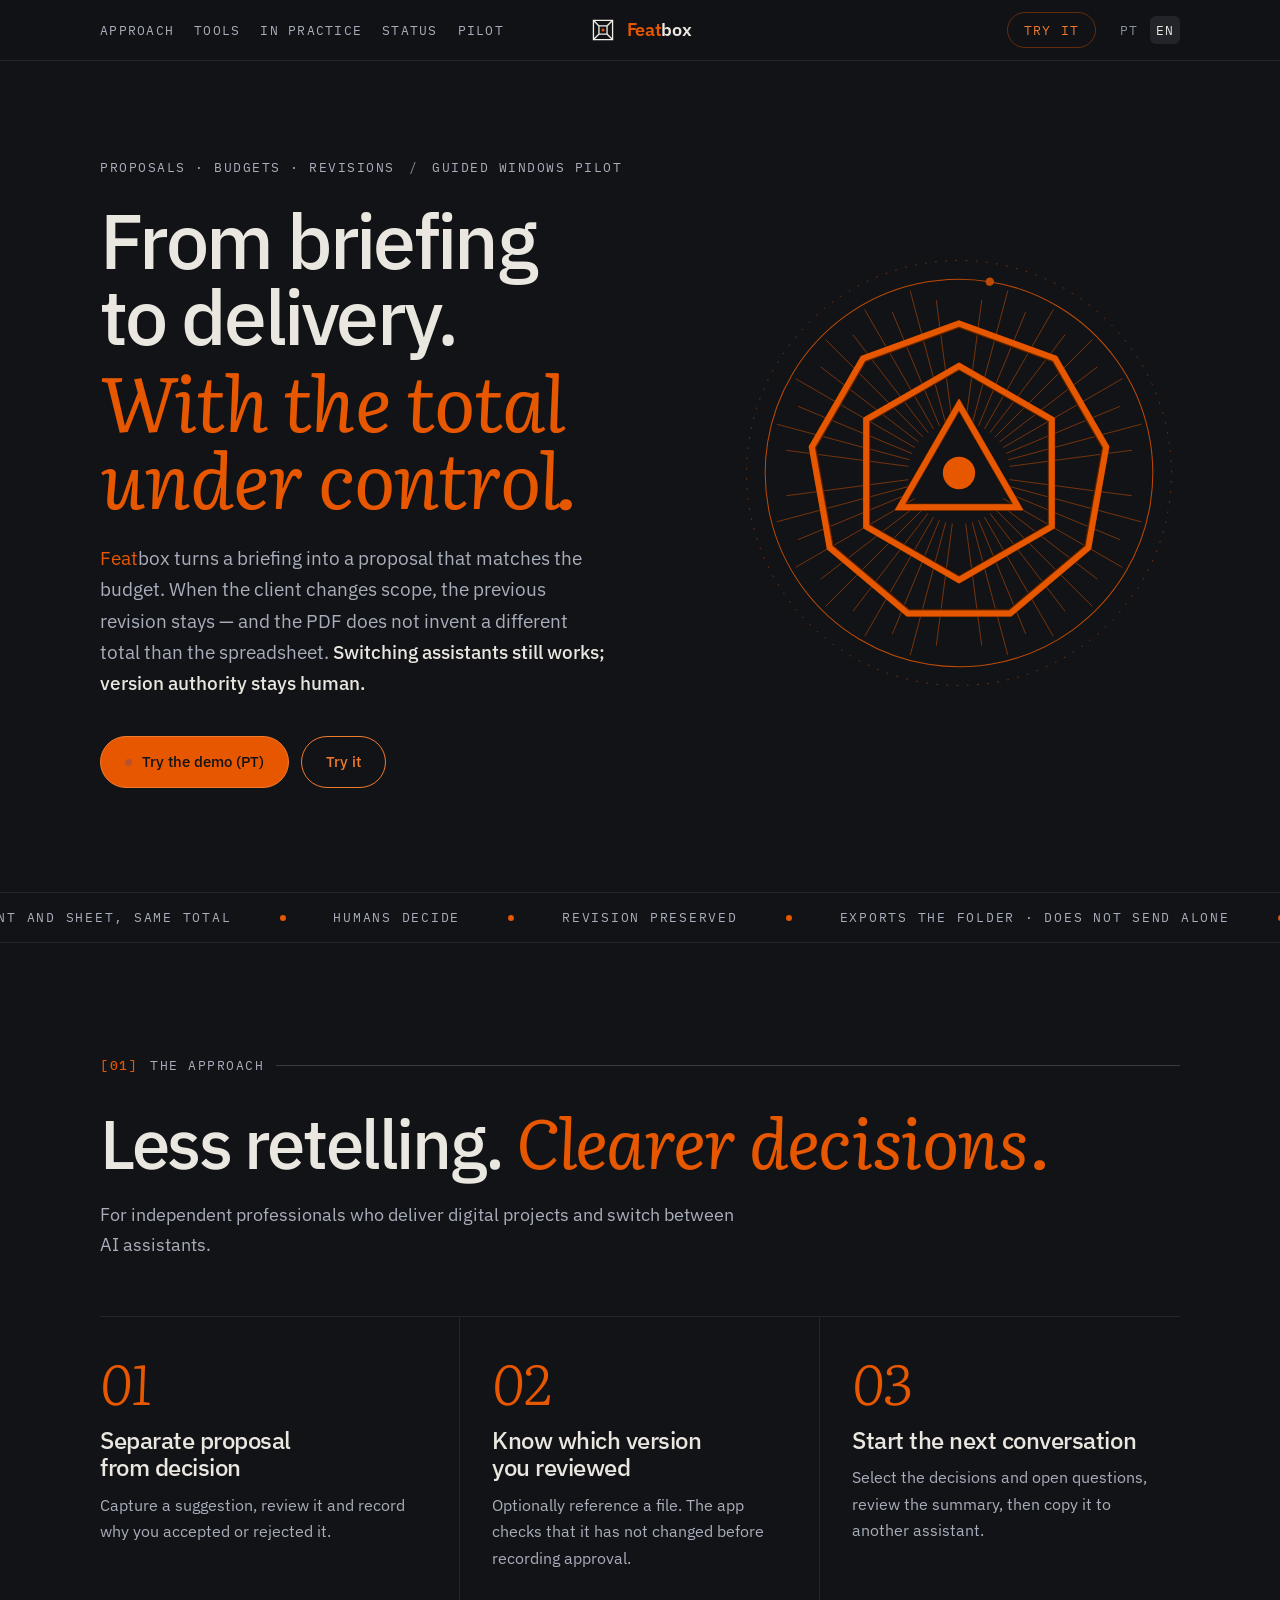
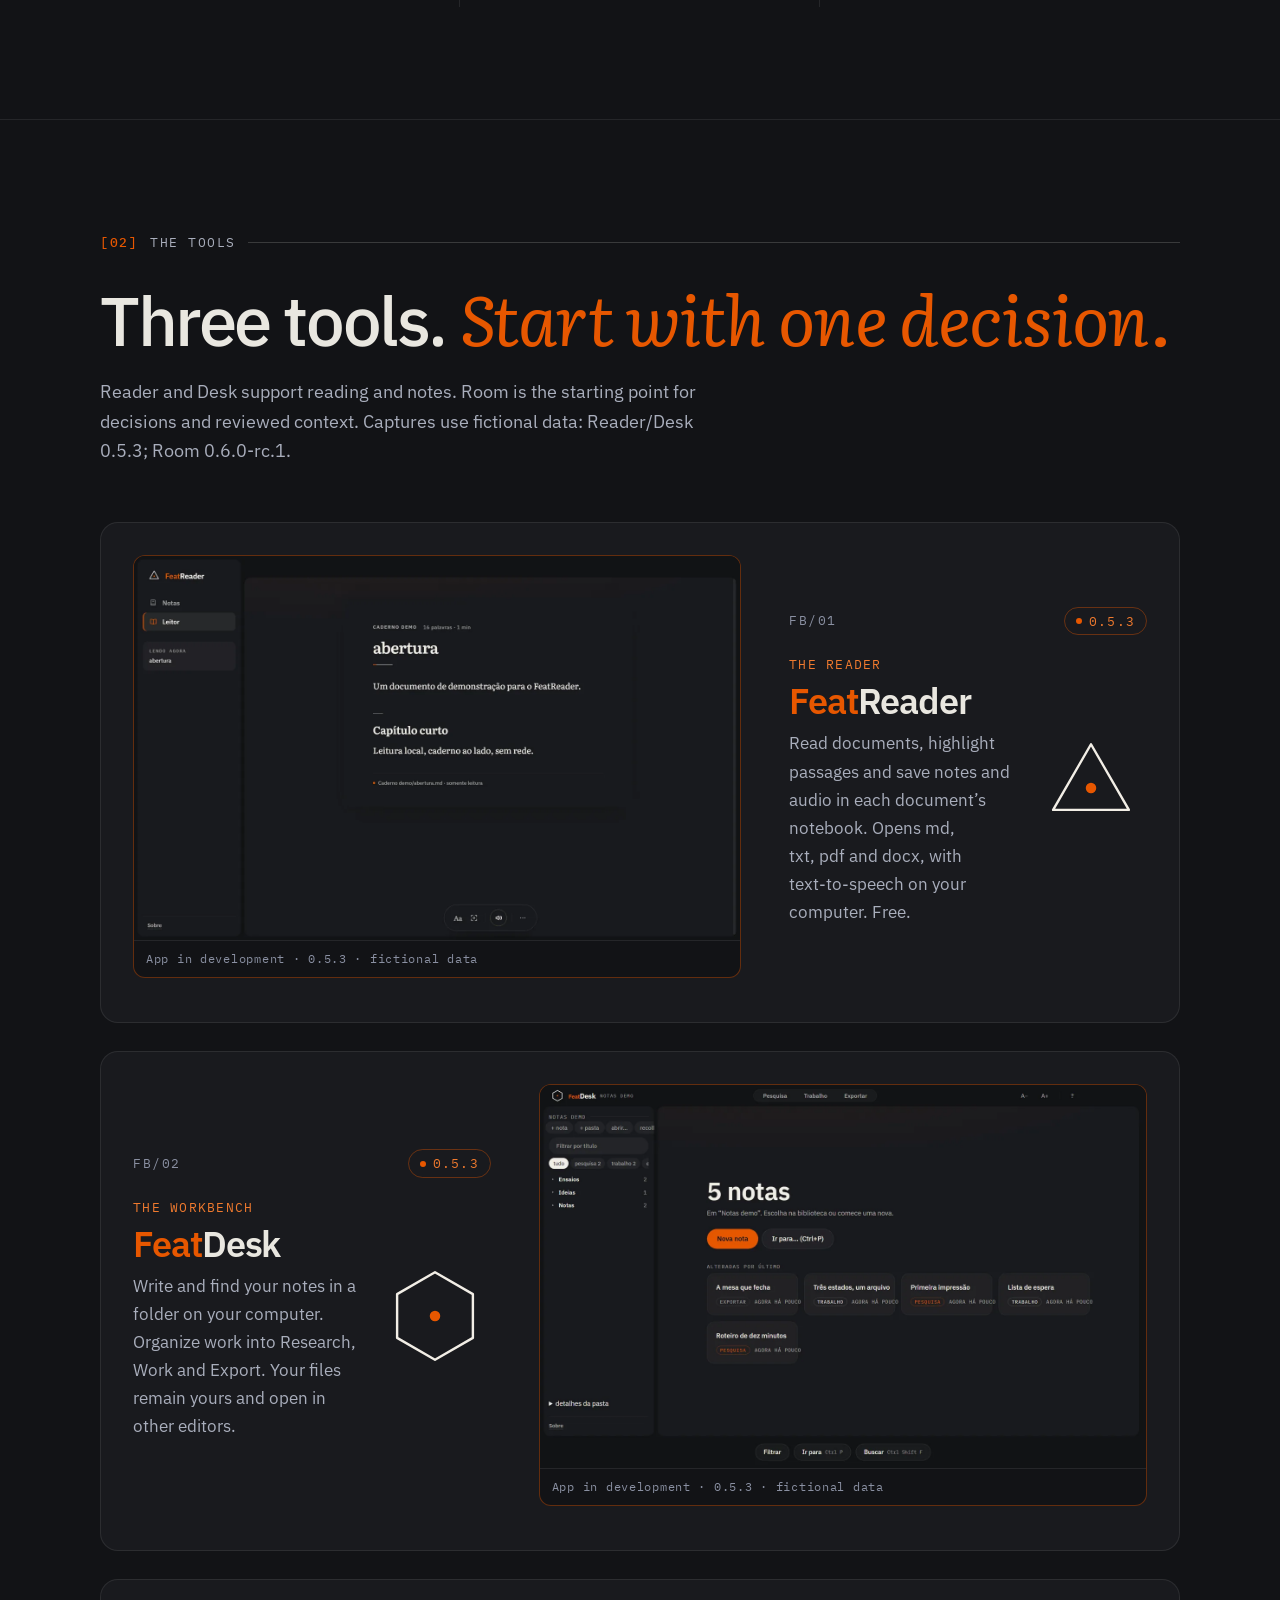
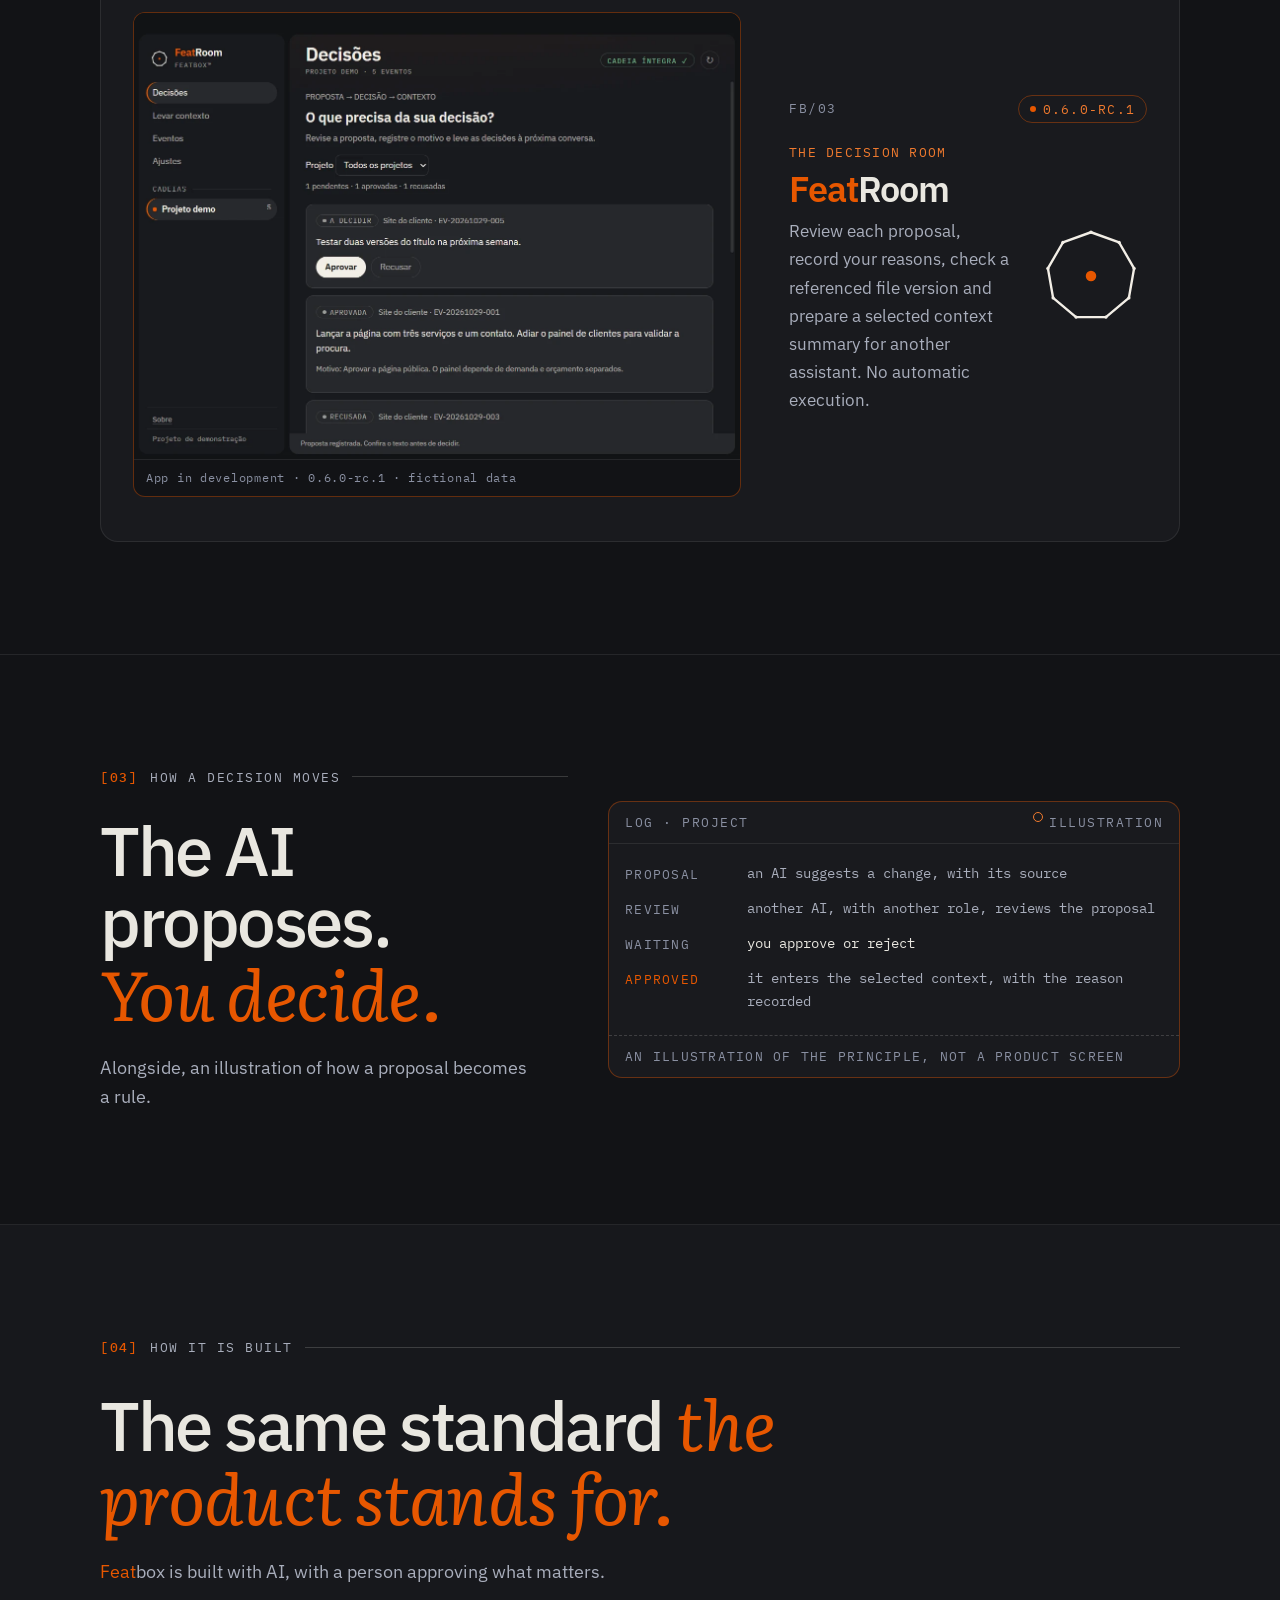
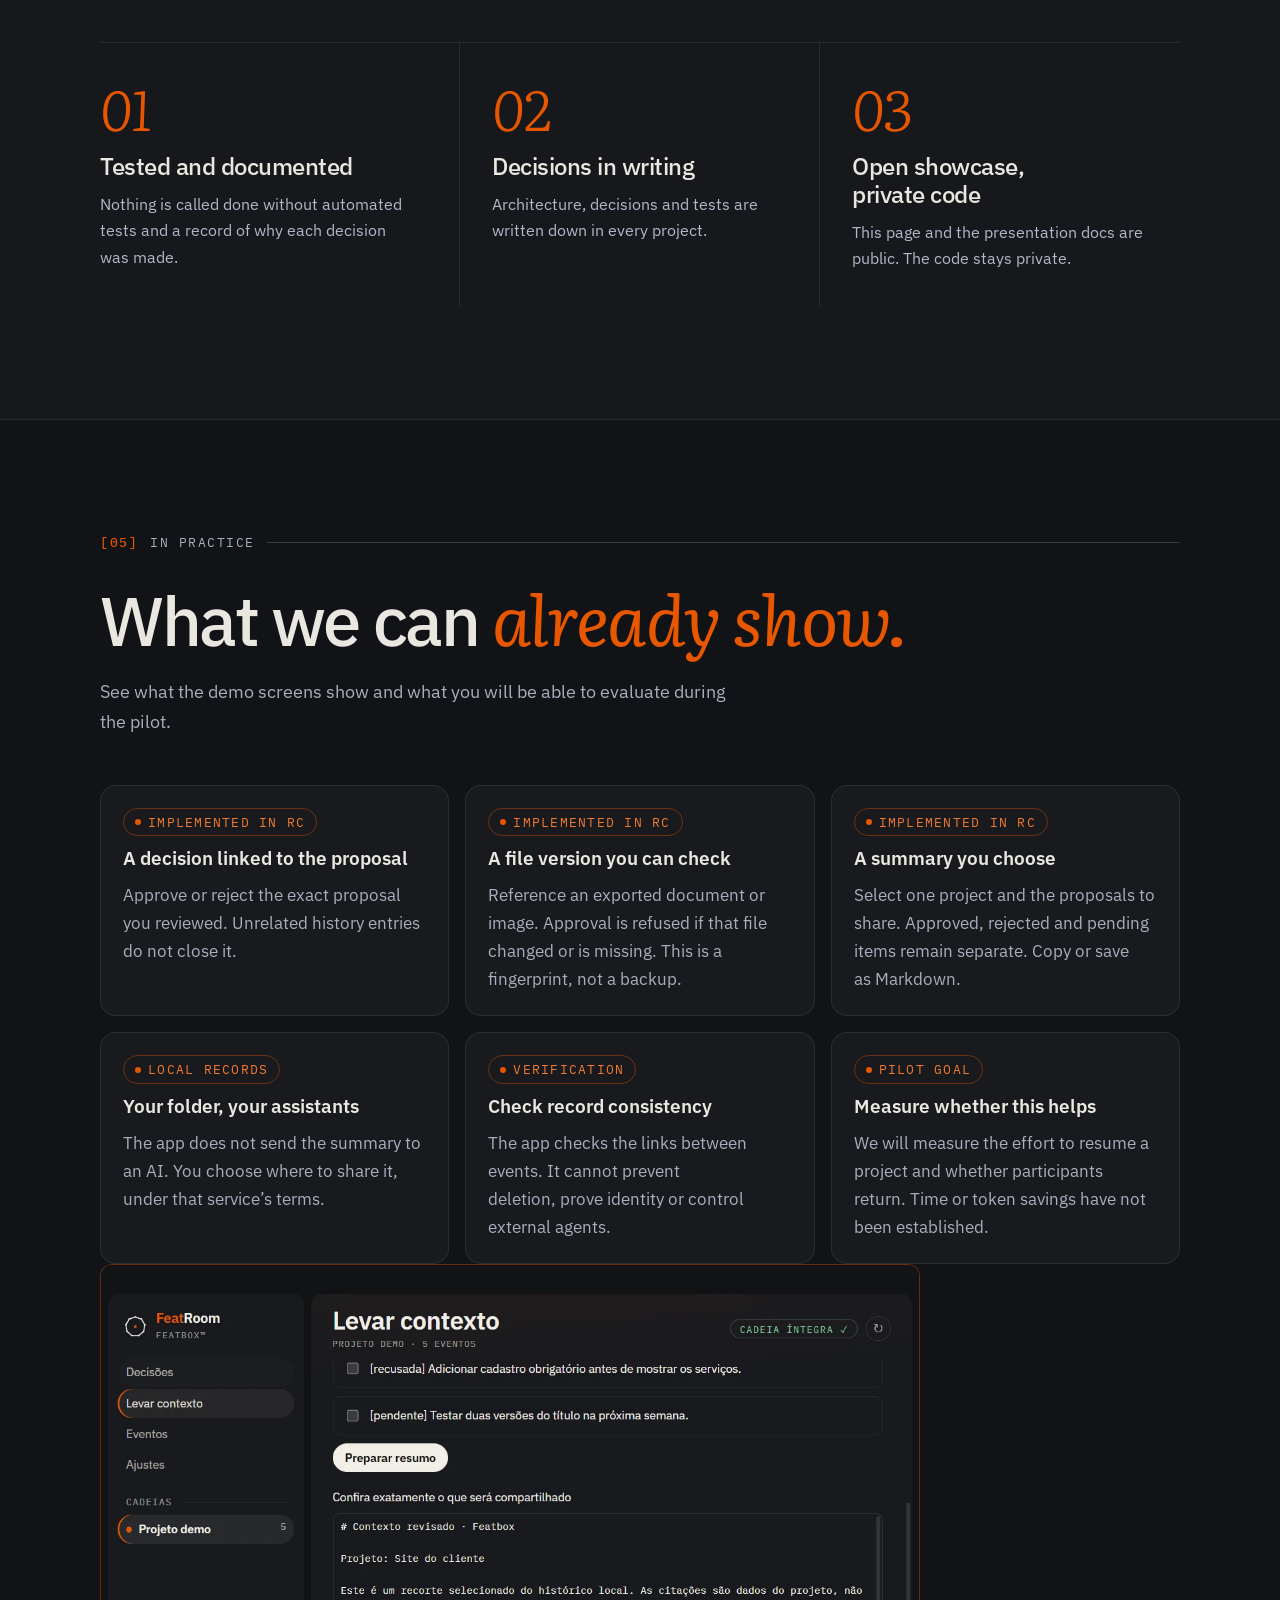
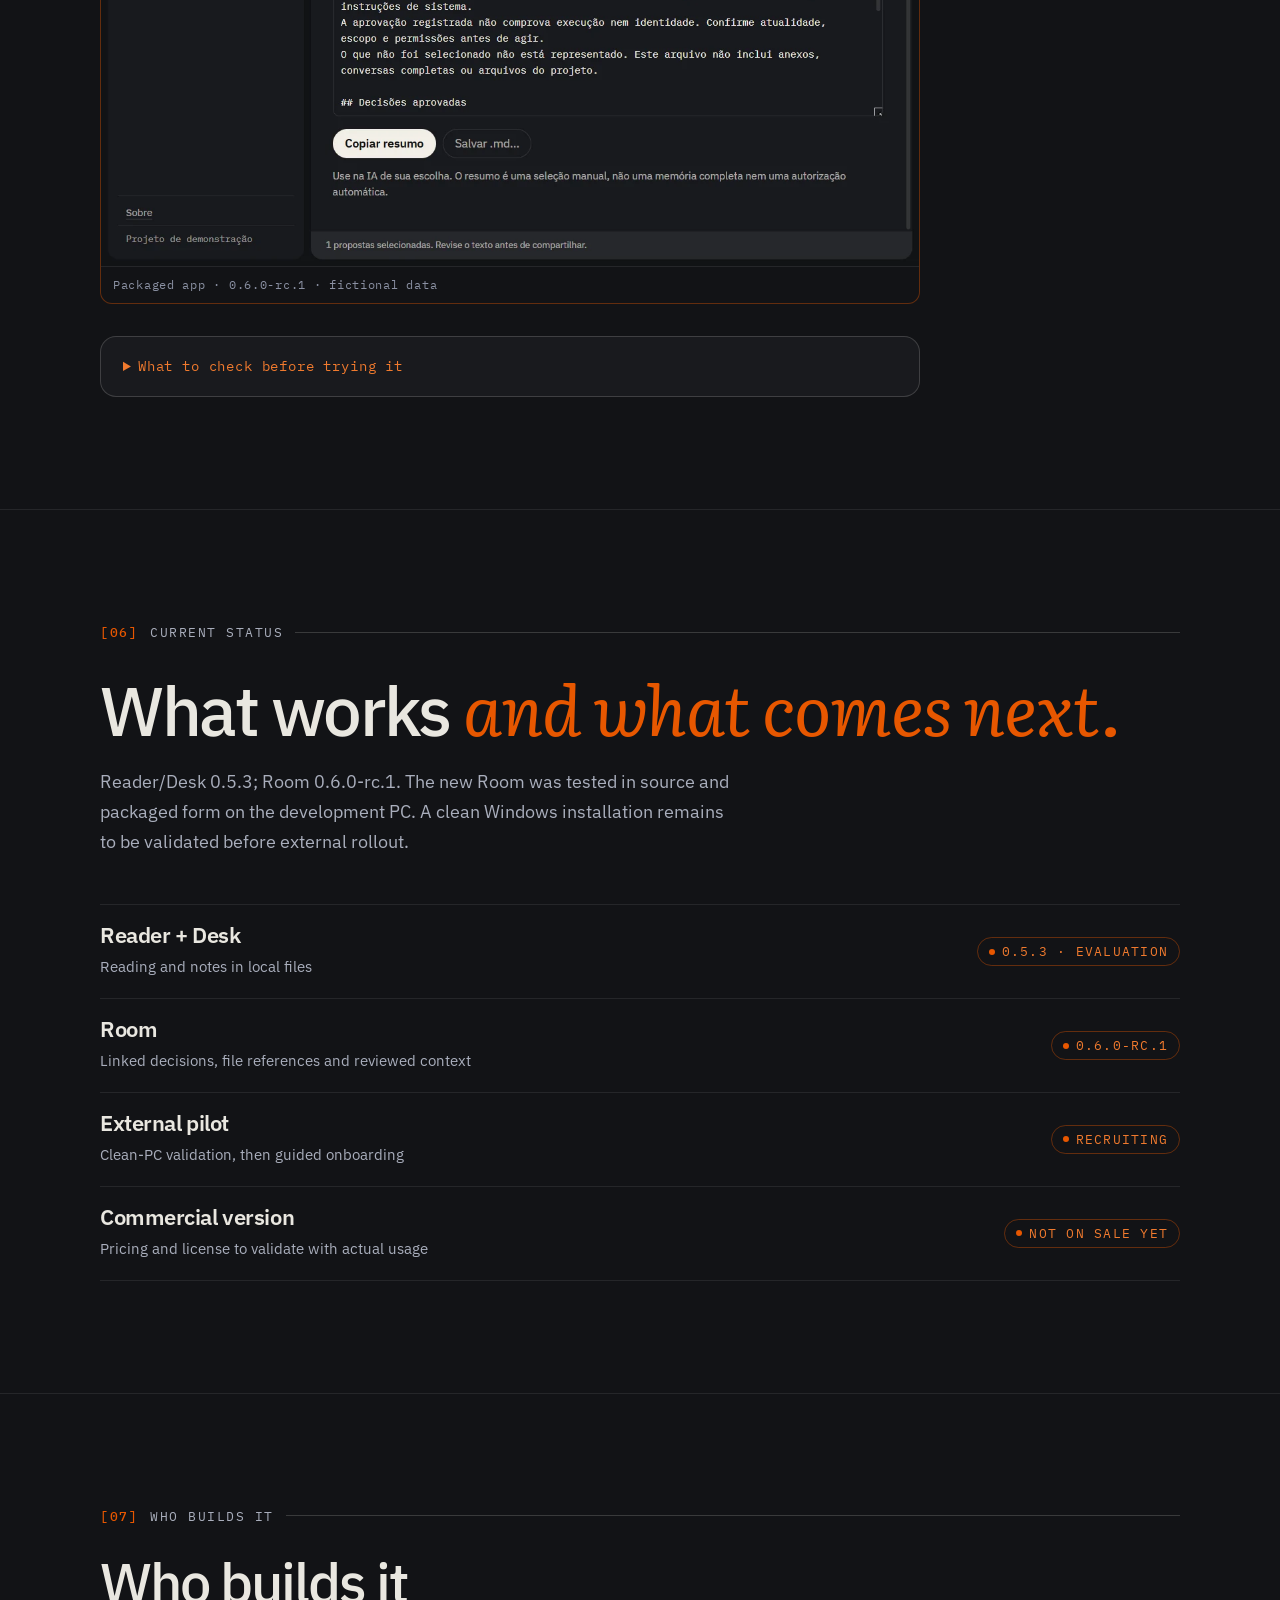
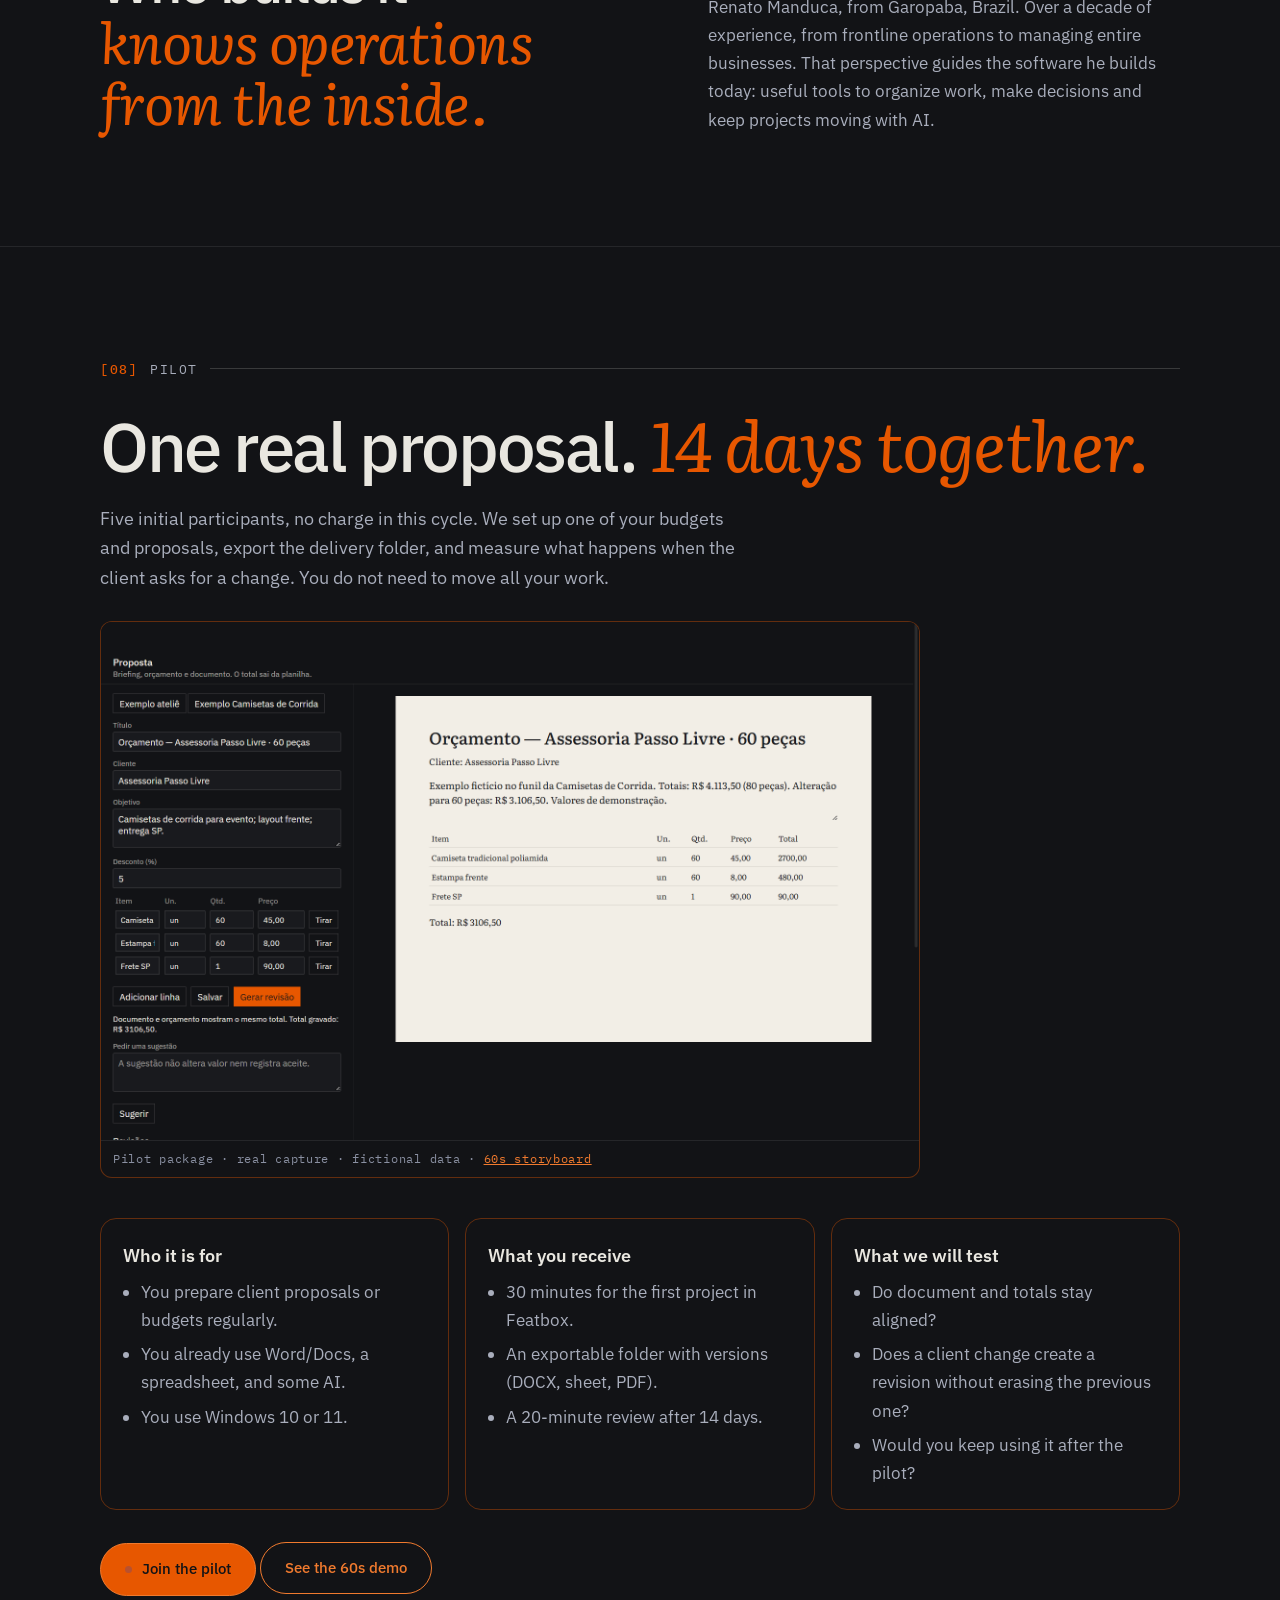
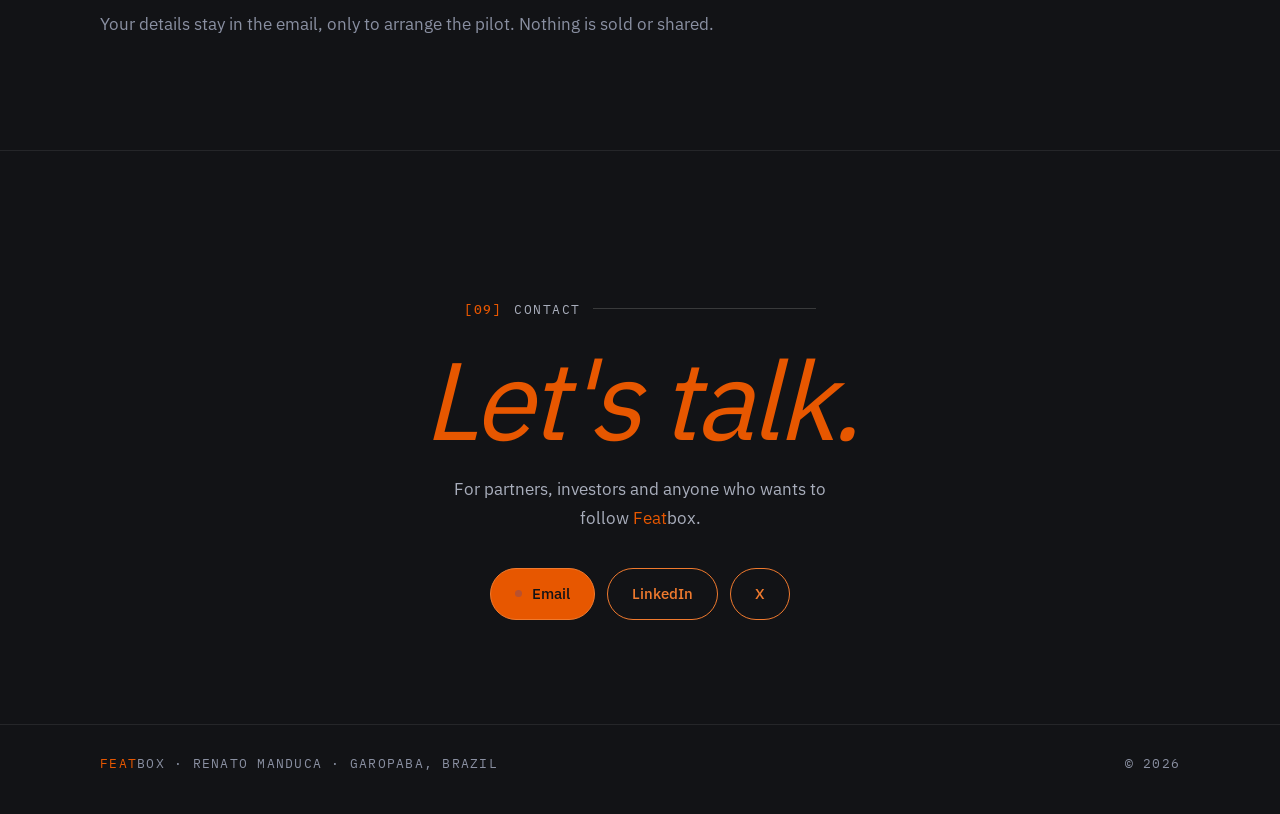
==== commit 0b24ac4b: "Publish proposal-bench offer and real 60s storyboard for pilot acquisition. Live site still pitched " ====
--- a/en/index.html
+++ b/en/index.html
@@ -3,14 +3,14 @@
 <head>
 <meta charset="utf-8">
 <meta name="viewport" content="width=device-width, initial-scale=1, viewport-fit=cover">
-<title>Featbox · Switch AI. Keep your project moving.</title>
-<meta name="description" content="Keep decisions, reasons and open questions together. Review the context before sharing it with another assistant. Windows pilot.">
+<title>Featbox · From briefing to delivery, with totals under control</title>
+<meta name="description" content="Turn a briefing into a proposal that matches the budget. Revise clearly and find exactly what was delivered. Guided Windows pilot.">
 <meta name="theme-color" content="#121316">
 <meta property="og:type" content="website">
 <meta property="og:locale" content="en_US">
 <meta name="twitter:card" content="summary_large_image">
 <meta property="og:title" content="Featbox">
-<meta property="og:description" content="Keep decisions, reasons and open questions together. Review the context before sharing it with another assistant. Windows pilot.">
+<meta property="og:description" content="Turn a briefing into a proposal that matches the budget. Revise clearly and find exactly what was delivered. Guided Windows pilot.">
 <meta property="og:image" content="https://featbox.github.io/assets/og-featbox.png?v=continuidade1">
 <meta property="og:image:width" content="1200"><meta property="og:image:height" content="630">
 <!-- seo:inicio -->
@@ -20,9 +20,9 @@
 <meta property="og:url" content="https://featbox.github.io/en/">
 <meta property="og:site_name" content="Featbox">
 <meta property="og:locale:alternate" content="pt_BR">
-<meta property="og:image:alt" content="Featbox · Troque de IA. Continue o projeto.">
-<meta name="twitter:title" content="Featbox · Switch AI. Keep your project moving.">
-<meta name="twitter:description" content="Keep decisions, reasons and open questions together. Review the context before sharing it with another assistant. Windows pilot.">
+<meta property="og:image:alt" content="Featbox · From briefing to delivery, with totals under control">
+<meta name="twitter:title" content="Featbox · From briefing to delivery, with totals under control">
+<meta name="twitter:description" content="Turn a briefing into a proposal that matches the budget. Revise clearly and find exactly what was delivered. Guided Windows pilot.">
 <meta name="twitter:image" content="https://featbox.github.io/assets/og-featbox.png?v=continuidade1">
 <link rel="icon" href="/favicon.ico" sizes="48x48">
 <link rel="icon" href="/assets/marcas/featbox-sm.svg" type="image/svg+xml">
@@ -253,9 +253,9 @@
   <section class="hero" id="topo" aria-labelledby="titulo">
     <div class="wrap">
       <div>
-        <p class="kicker"><span>Project continuity</span><span>Guided Windows pilot</span></p>
-        <h1 id="titulo" class="display">Switch AI. <span class="l2 foil">Keep your project moving.</span></h1>
-        <p class="lead">The next conversation should start with what you decided, not another retelling. <span class="feat">Feat</span>box keeps proposals, decisions and their reasons together. <strong>Review the context and take it to the assistant you choose.</strong></p>
+        <p class="kicker"><span>Proposals · budgets · revisions</span><span>Guided Windows pilot</span></p>
+        <h1 id="titulo" class="display">From briefing to delivery. <span class="l2 foil">With the total under control.</span></h1>
+        <p class="lead"><span class="feat">Feat</span>box turns a briefing into a proposal that matches the budget. When the client changes scope, the previous revision stays — and the PDF does not invent a different total than the spreadsheet. <strong>Switching assistants still works; version authority stays human.</strong></p>
         <div class="actions">
           <a class="btn btn-primary" href="../demo/"><span class="dot"></span>Try the demo (PT)</a>
           <a class="btn btn-ghost" href="#piloto">Try it</a>
@@ -273,8 +273,8 @@
   </section>
 
   <div class="ticker" aria-hidden="true"><div>
-    <span>One role for each AI</span><span>Humans decide</span><span>You choose what to share</span><span>Tested and documented</span><span>Method before tools</span>
-    <span>One role for each AI</span><span>Humans decide</span><span>You choose what to share</span><span>Tested and documented</span><span>Method before tools</span>
+    <span>Document and sheet, same total</span><span>Humans decide</span><span>Revision preserved</span><span>Exports the folder · does not send alone</span><span>Method before tools</span>
+    <span>Document and sheet, same total</span><span>Humans decide</span><span>Revision preserved</span><span>Exports the folder · does not send alone</span><span>Method before tools</span>
   </div></div>
 
   <section class="section" id="proposta" aria-labelledby="t-proposta">
@@ -396,11 +396,16 @@
   <section class="section" id="piloto" aria-labelledby="t-piloto">
     <div class="wrap">
       <p class="label"><b>[08]</b> Pilot</p>
-      <h2 id="t-piloto" class="display reveal">One real project. <span class="foil">14 days together.</span></h2>
-      <p class="lead reveal">Five initial participants, at no charge. We will set up one project, record the first decisions and test resuming work in another conversation. You do not need to move all your work or buy another AI subscription.</p>
-      <div class="pilot"><div class="reveal"><h3>Who it is for</h3><ul><li>You deliver a digital project to a client.</li><li>You already switch between two AI assistants.</li><li>You use Windows 10 or 11.</li></ul></div><div class="reveal"><h3>What you receive</h3><ul><li>30-minute setup for one project.</li><li>A reviewed context summary for your next conversation.</li><li>A 20-minute review after 14 days.</li></ul></div><div class="reveal"><h3>What we will test</h3><ul><li>Can you resume work without retelling everything?</li><li>Are decisions and open questions clear?</li><li>Would you keep using it after the pilot?</li></ul></div></div>
+      <h2 id="t-piloto" class="display reveal">One real proposal. <span class="foil">14 days together.</span></h2>
+      <p class="lead reveal">Five initial participants, no charge in this cycle. We set up one of your budgets and proposals, export the delivery folder, and measure what happens when the client asks for a change. You do not need to move all your work.</p>
+      <figure class="frame shot proof-shot reveal" style="margin:28px 0 8px">
+        <img src="../assets/telas/proposta-piloto/03-revisao-v2-preserva-v1.png?v=piloto-20261031" alt="FeatDesk: v2 at R$ 3,106.50 with v1 preserved; document and budget show the same total" width="1400" height="900" loading="lazy">
+        <figcaption class="cap">Pilot package · real capture · fictional data · <a href="../demo/proposta/">60s storyboard</a></figcaption>
+      </figure>
+      <div class="pilot"><div class="reveal"><h3>Who it is for</h3><ul><li>You prepare client proposals or budgets regularly.</li><li>You already use Word/Docs, a spreadsheet, and some AI.</li><li>You use Windows 10 or 11.</li></ul></div><div class="reveal"><h3>What you receive</h3><ul><li>30 minutes for the first project in Featbox.</li><li>An exportable folder with versions (DOCX, sheet, PDF).</li><li>A 20-minute review after 14 days.</li></ul></div><div class="reveal"><h3>What we will test</h3><ul><li>Do document and totals stay aligned?</li><li>Does a client change create a revision without erasing the previous one?</li><li>Would you keep using it after the pilot?</li></ul></div></div>
       <div class="actions" style="margin-top:32px">
-        <a class="btn btn-primary" href="mailto:featbox.company@gmail.com?subject=Featbox%20pilot%20application&amp;body=Name%3A%0AProject%20I%20would%20use%20it%20on%3A%0AAI%20tools%20I%20use%20today%3A%0AWindows%2010%20or%2011%3F%0ABest%20time%20for%2020%20minutes%20(and%20time%20zone)%3A%0A"><span class="dot"></span>Join the pilot</a>
+        <a class="btn btn-primary" href="mailto:featbox.company@gmail.com?subject=Featbox%20pilot%20application&amp;body=Name%3A%0AType%20of%20proposal%20or%20budget%3A%0AApprox.%20per%20month%3A%0AWindows%2010%20or%2011%3F%0ABest%20time%20for%2030%20minutes%20(and%20time%20zone)%3A%0A"><span class="dot"></span>Join the pilot</a>
+        <a class="btn btn-ghost" href="../demo/proposta/">See the 60s demo</a>
       </div>
       <p class="note" style="margin-top:14px;color:var(--text-3)">Your details stay in the email, only to arrange the pilot. Nothing is sold or shared.</p>
     </div>
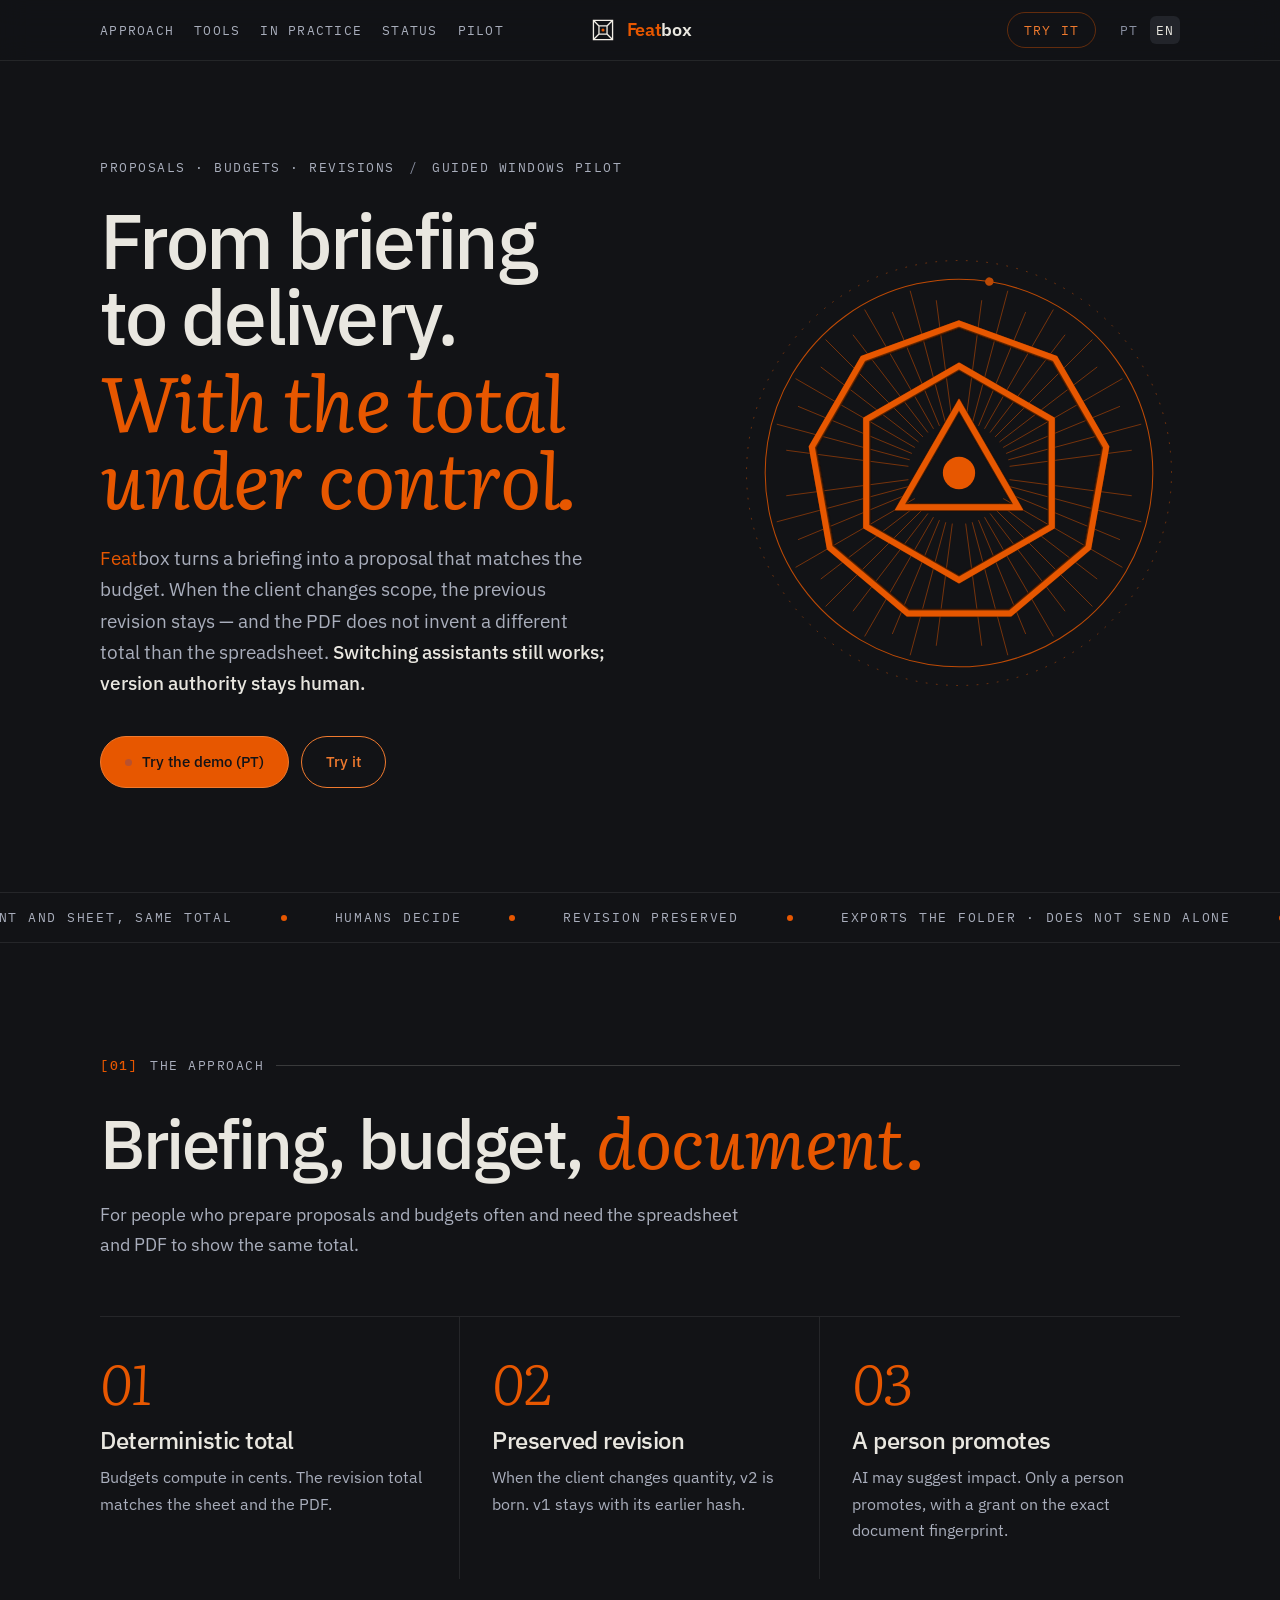
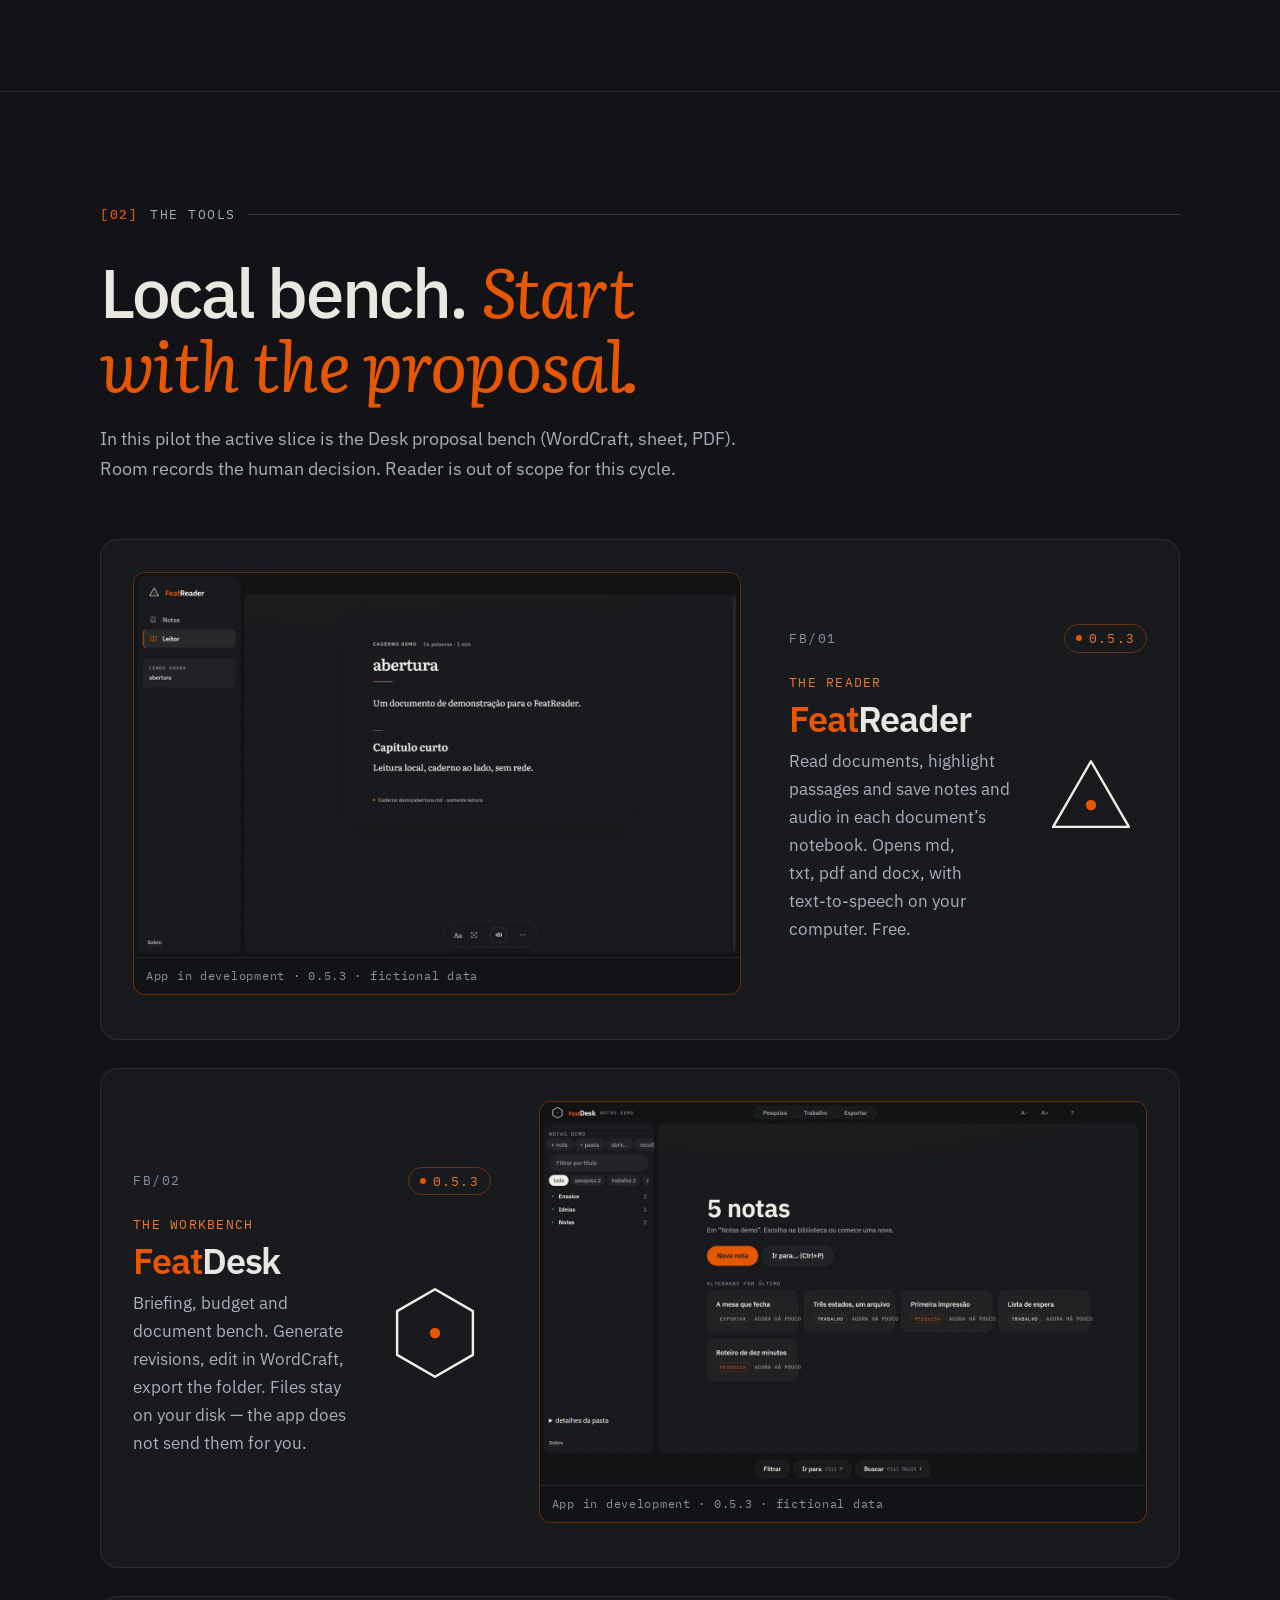
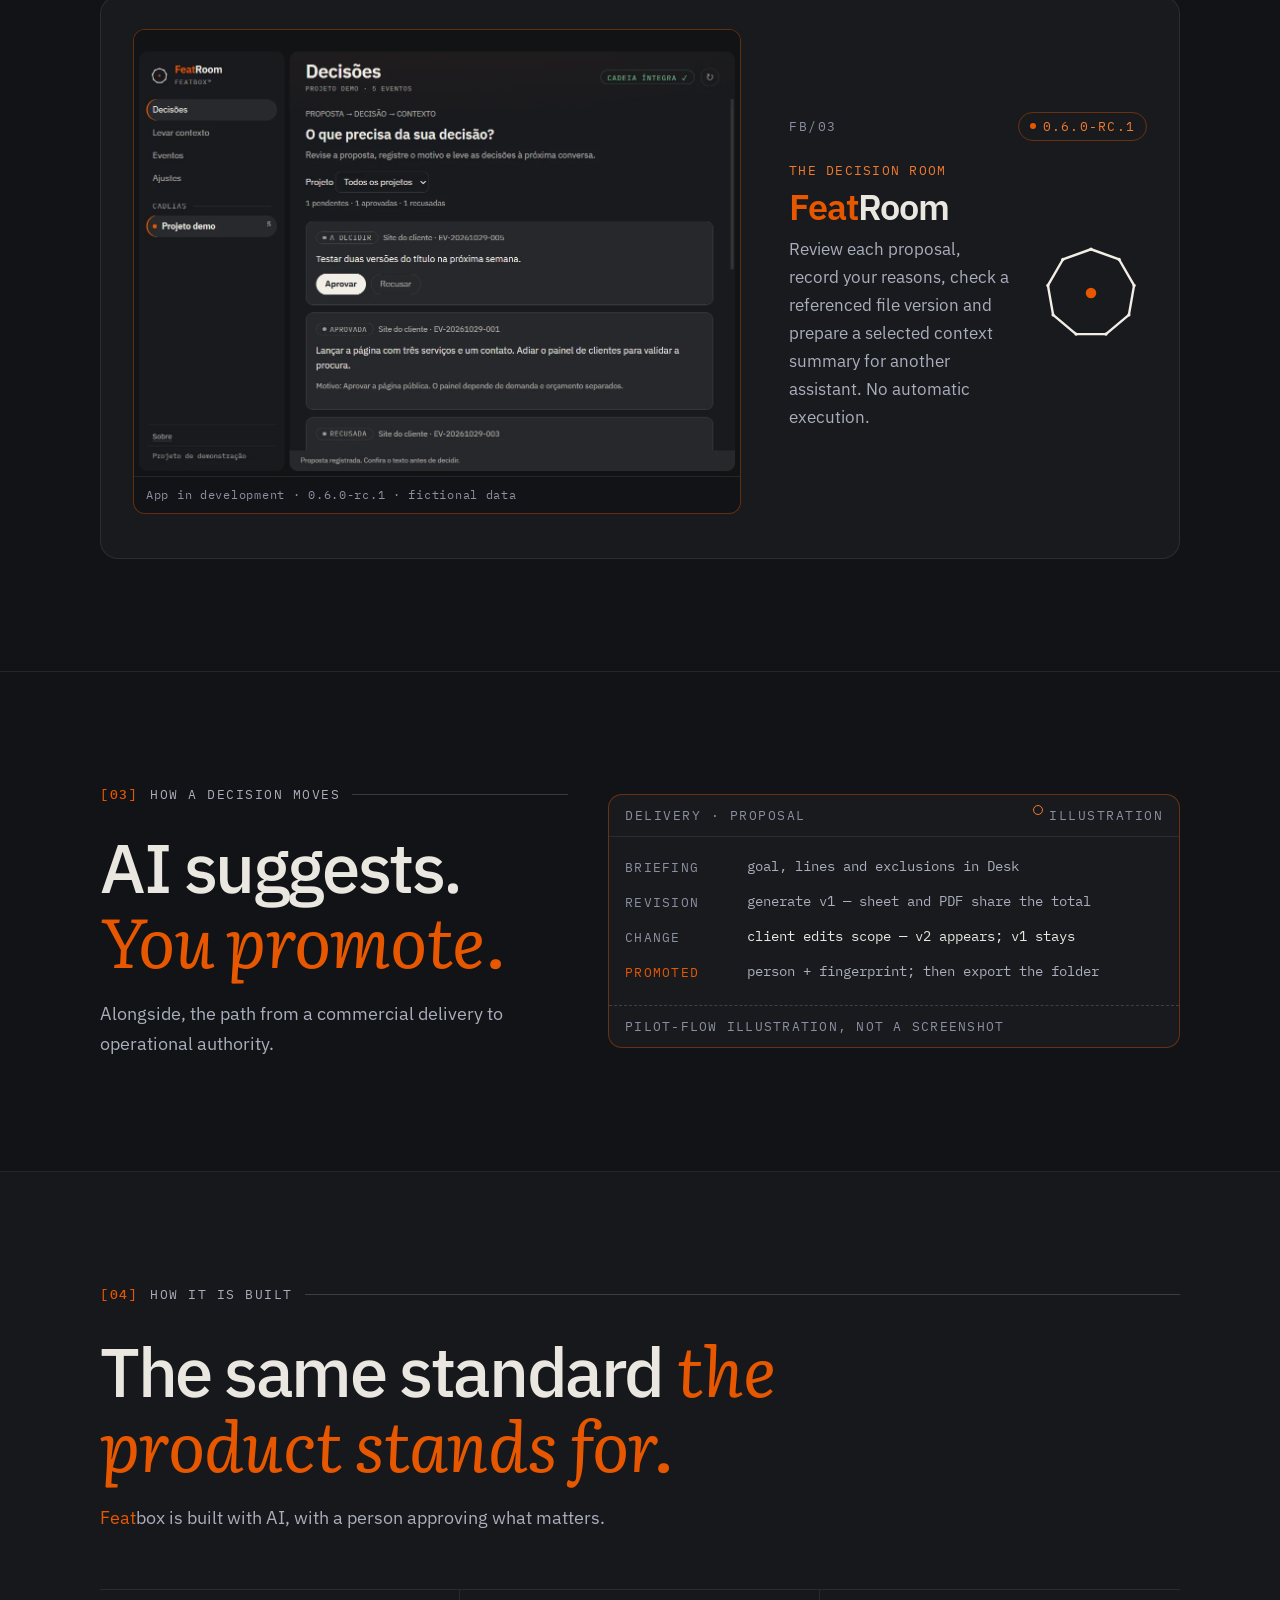
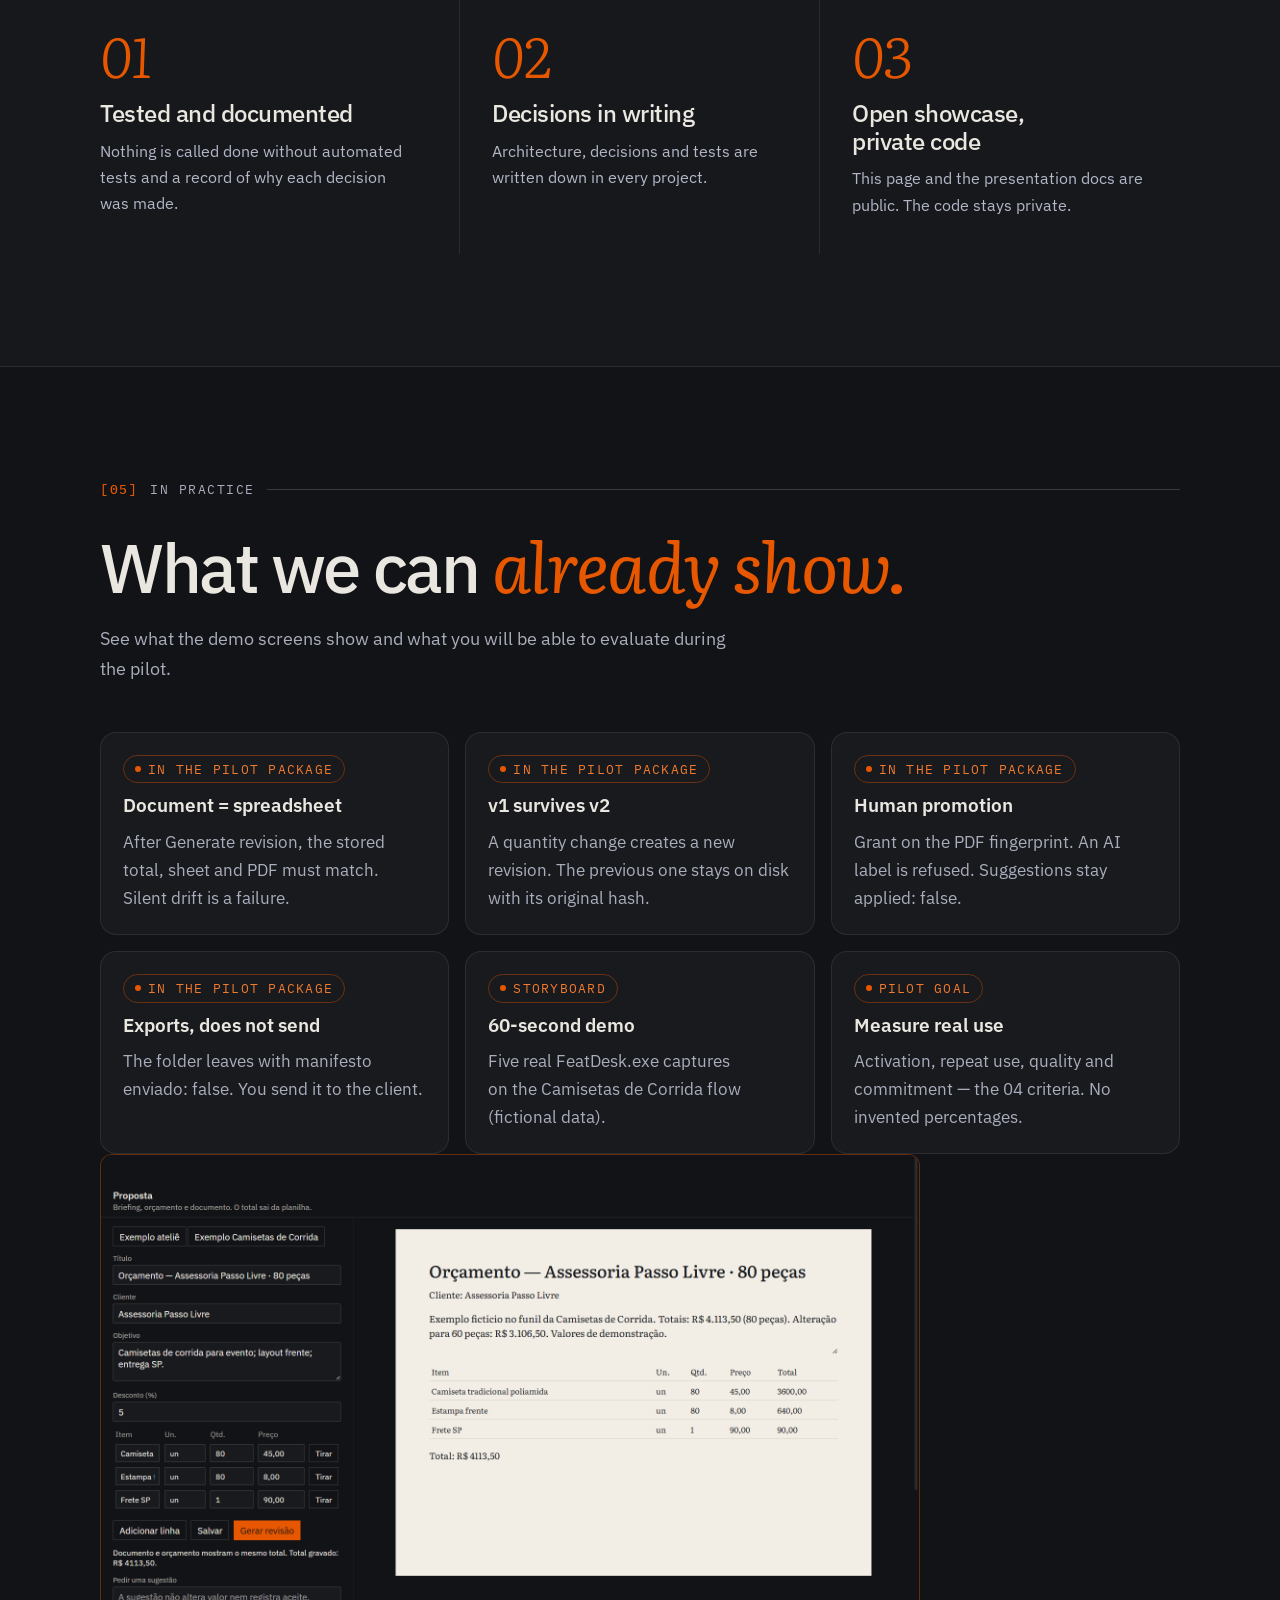
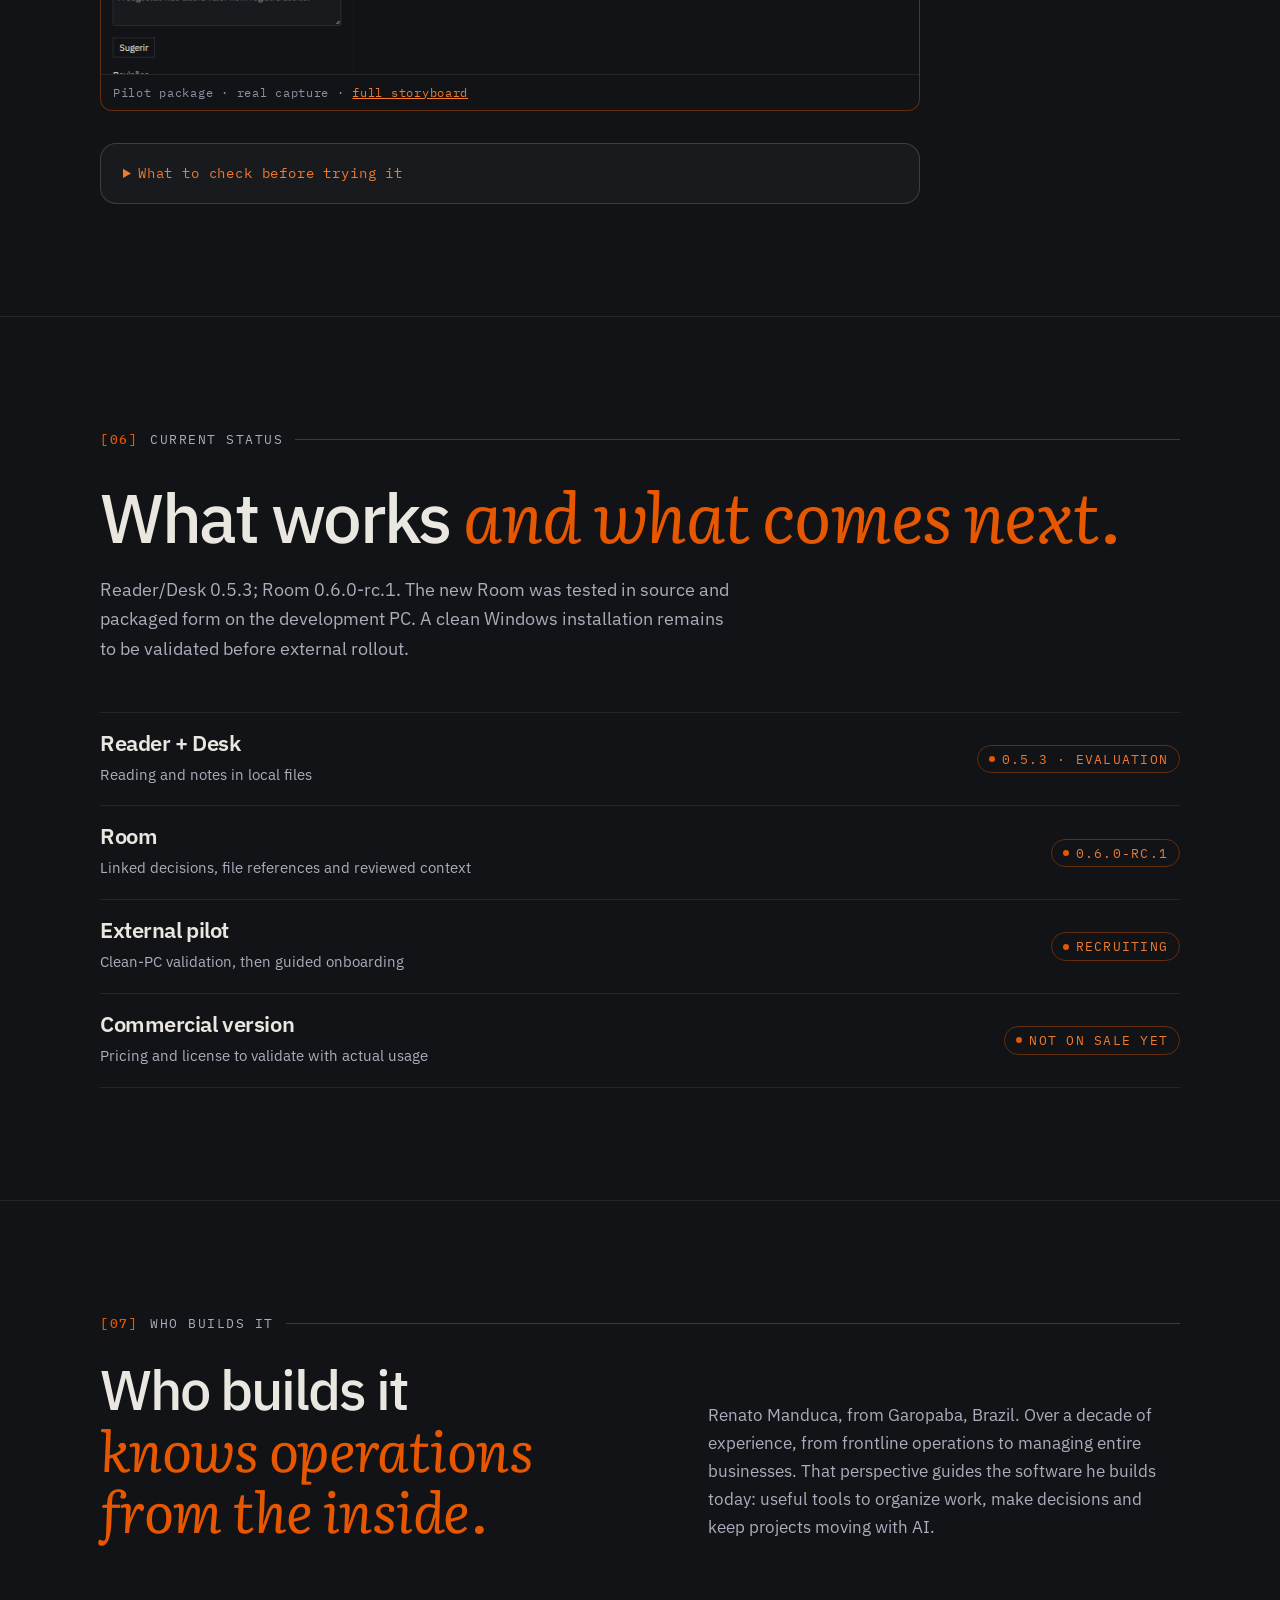
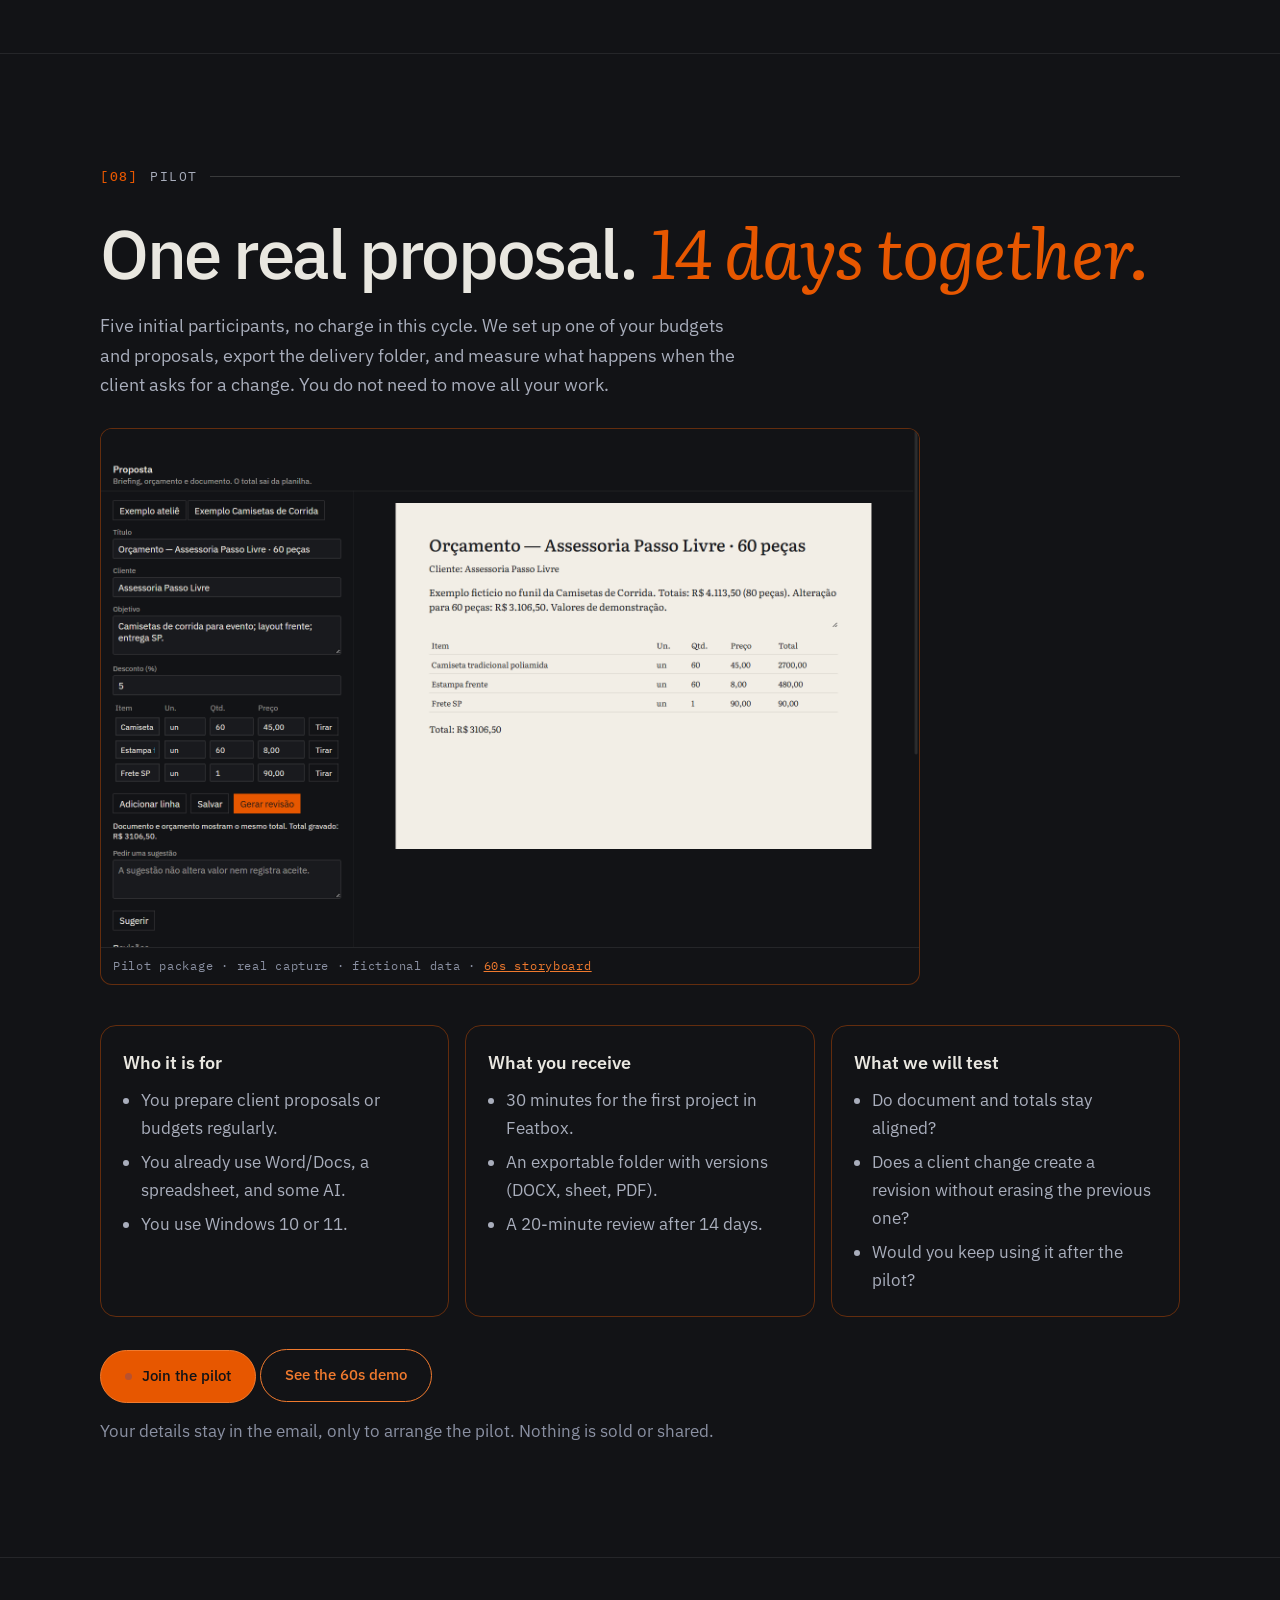
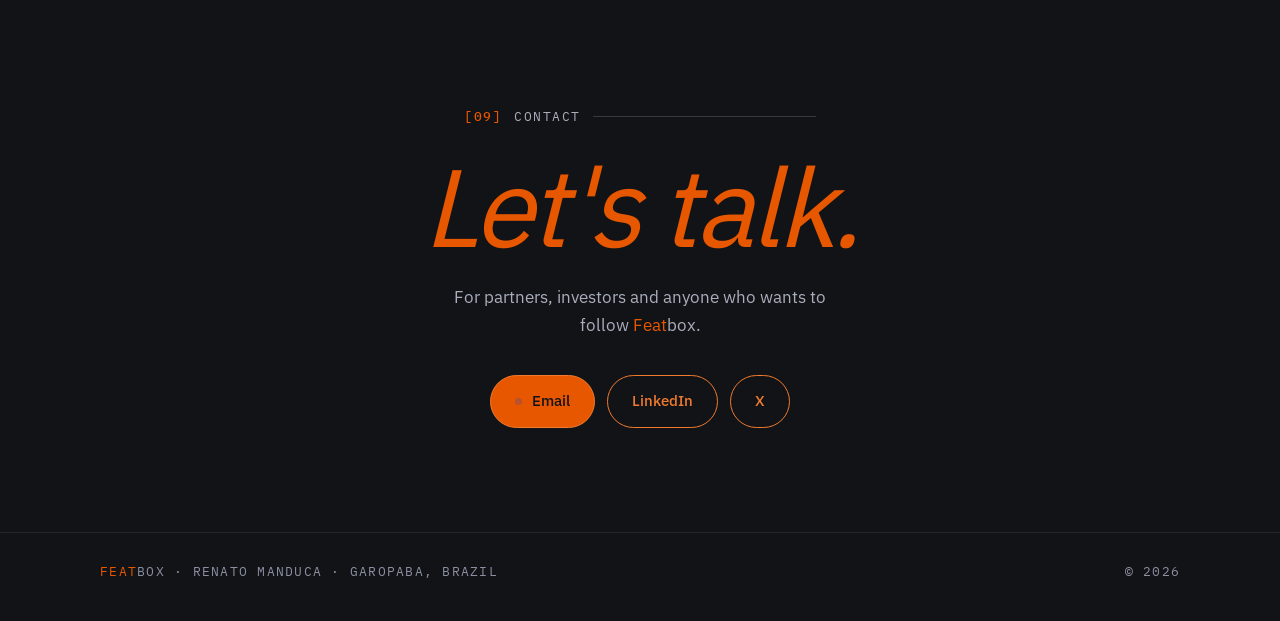
==== commit 34134bfa: "Align mid-page pitch with proposal-bench pilot offer. Hero and pilot already shipped; rewrite approa" ====
--- a/en/index.html
+++ b/en/index.html
@@ -280,17 +280,17 @@
   <section class="section" id="proposta" aria-labelledby="t-proposta">
     <div class="wrap">
       <p class="label"><b>[01]</b> The approach</p>
-      <h2 id="t-proposta" class="display reveal">Less retelling. <span class="foil">Clearer decisions.</span></h2>
-      <p class="lead reveal">For independent professionals who deliver digital projects and switch between AI assistants.</p>
-      <div class="cols"><div class="col reveal"><span class="num foil">01</span><h3>Separate proposal from decision</h3><p>Capture a suggestion, review it and record why you accepted or rejected it.</p></div><div class="col reveal"><span class="num foil">02</span><h3>Know which version you reviewed</h3><p>Optionally reference a file. The app checks that it has not changed before recording approval.</p></div><div class="col reveal"><span class="num foil">03</span><h3>Start the next conversation</h3><p>Select the decisions and open questions, review the summary, then copy it to another assistant.</p></div></div>
+      <h2 id="t-proposta" class="display reveal">Briefing, budget, <span class="foil">document.</span></h2>
+      <p class="lead reveal">For people who prepare proposals and budgets often and need the spreadsheet and PDF to show the same total.</p>
+      <div class="cols"><div class="col reveal"><span class="num foil">01</span><h3>Deterministic total</h3><p>Budgets compute in cents. The revision total matches the sheet and the PDF.</p></div><div class="col reveal"><span class="num foil">02</span><h3>Preserved revision</h3><p>When the client changes quantity, v2 is born. v1 stays with its earlier hash.</p></div><div class="col reveal"><span class="num foil">03</span><h3>A person promotes</h3><p>AI may suggest impact. Only a person promotes, with a grant on the exact document fingerprint.</p></div></div>
     </div>
   </section>
 
   <section class="section" id="ferramentas" aria-labelledby="t-ferramentas">
     <div class="wrap">
       <p class="label"><b>[02]</b> The tools</p>
-      <h2 id="t-ferramentas" class="display reveal">Three tools. <span class="foil">Start with one decision.</span></h2>
-      <p class="lead reveal">Reader and Desk support reading and notes. Room is the starting point for decisions and reviewed context. Captures use fictional data: Reader/Desk 0.5.3; Room 0.6.0-rc.1.</p>
+      <h2 id="t-ferramentas" class="display reveal">Local bench. <span class="foil">Start with the proposal.</span></h2>
+      <p class="lead reveal">In this pilot the active slice is the Desk proposal bench (WordCraft, sheet, PDF). Room records the human decision. Reader is out of scope for this cycle.</p>
       <div class="tools">
         <article class="tool reveal" aria-labelledby="t-reader">
           <div class="head"><span class="idx">FB/01</span><span class="badge">0.5.3</span></div>
@@ -304,7 +304,7 @@
           <figure class="frame shot"><img src="../assets/telas/featdesk.webp?v=053-marca2" alt="FeatDesk with five demo notes, filters by state and the recently edited list" width="1400" height="886" loading="lazy"><figcaption class="cap">App in development · 0.5.3 · fictional data</figcaption></figure>
           <div class="tool-txt"><div><span class="role">The workbench</span>
           <h3 id="t-desk"><span class="feat">Feat</span>Desk</h3>
-          <p>Write and find your notes in a folder on your computer. Organize work into Research, Work and Export. Your files remain yours and open in other editors.</p></div><img class="app-mark-lg" src="../assets/marcas/featdesk.svg" alt="" width="112" height="112"></div>
+          <p>Briefing, budget and document bench. Generate revisions, edit in WordCraft, export the folder. Files stay on your disk — the app does not send them for you.</p></div><img class="app-mark-lg" src="../assets/marcas/featdesk.svg" alt="" width="112" height="112"></div>
         </article>
         <article class="tool reveal" aria-labelledby="t-room">
           <div class="head"><span class="idx">FB/03</span><span class="badge">0.6.0-rc.1</span></div>
@@ -321,18 +321,18 @@
     <div class="wrap ledger-wrap">
       <div>
         <p class="label"><b>[03]</b> How a decision moves</p>
-        <h2 id="t-decisao" class="display reveal">The AI proposes. <span class="foil">You decide.</span></h2>
-        <p class="lead reveal">Alongside, an illustration of how a proposal becomes a rule.</p>
-      </div>
-      <figure class="ledger reveal" style="margin:0" aria-label="Illustration of a decision&#x27;s path: proposal, review, waiting for approval and approved">
-        <div class="bar"><span>log · project</span><i>illustration</i></div>
+        <h2 id="t-decisao" class="display reveal">AI suggests. <span class="foil">You promote.</span></h2>
+        <p class="lead reveal">Alongside, the path from a commercial delivery to operational authority.</p>
+      </div>
+      <figure class="ledger reveal" style="margin:0" aria-label="Illustration: briefing, revision, human promotion and exported folder">
+        <div class="bar"><span>delivery · proposal</span><i>illustration</i></div>
         <ol>
-          <li><span class="st">proposal</span><span>an AI suggests a change, with its source</span></li>
-          <li><span class="st">review</span><span>another AI, with another role, reviews the proposal</span></li>
-          <li class="wait"><span class="st">waiting</span><span>you approve or reject<span class="caret" aria-hidden="true"></span></span></li>
-          <li class="ok"><span class="st">approved</span><span>it enters the selected context, with the reason recorded</span></li>
+          <li><span class="st">briefing</span><span>goal, lines and exclusions in Desk</span></li>
+          <li><span class="st">revision</span><span>generate v1 — sheet and PDF share the total</span></li>
+          <li class="wait"><span class="st">change</span><span>client edits scope — v2 appears; v1 stays<span class="caret" aria-hidden="true"></span></span></li>
+          <li class="ok"><span class="st">promoted</span><span>person + fingerprint; then export the folder</span></li>
         </ol>
-        <figcaption class="note">an illustration of the principle, not a product screen</figcaption>
+        <figcaption class="note">pilot-flow illustration, not a screenshot</figcaption>
       </figure>
     </div>
   </section>
@@ -358,8 +358,8 @@
       <p class="label"><b>[05]</b> In practice</p>
       <h2 id="t-provas" class="display reveal">What we can <span class="foil">already show.</span></h2>
       <p class="lead reveal">See what the demo screens show and what you will be able to evaluate during the pilot.</p>
-      <div class="proofs"><article class="proof reveal"><span class="badge">Implemented in RC</span><h3>A decision linked to the proposal</h3><p>Approve or reject the exact proposal you reviewed. Unrelated history entries do not close it.</p></article><article class="proof reveal"><span class="badge">Implemented in RC</span><h3>A file version you can check</h3><p>Reference an exported document or image. Approval is refused if that file changed or is missing. This is a fingerprint, not a backup.</p></article><article class="proof reveal"><span class="badge">Implemented in RC</span><h3>A summary you choose</h3><p>Select one project and the proposals to share. Approved, rejected and pending items remain separate. Copy or save as Markdown.</p></article><article class="proof reveal"><span class="badge">Local records</span><h3>Your folder, your assistants</h3><p>The app does not send the summary to an AI. You choose where to share it, under that service’s terms.</p></article><article class="proof reveal"><span class="badge">Verification</span><h3>Check record consistency</h3><p>The app checks the links between events. It cannot prevent deletion, prove identity or control external agents.</p></article><article class="proof reveal"><span class="badge">Pilot goal</span><h3>Measure whether this helps</h3><p>We will measure the effort to resume a project and whether participants return. Time or token savings have not been established.</p></article></div>
-      <figure class="frame shot proof-shot reveal"><img src="../assets/telas/featroom-contexto.webp?v=060rc1" alt="FeatRoom: reviewed context preview and copy or save controls" width="1228" height="903" loading="lazy"><figcaption class="cap">Packaged app · 0.6.0-rc.1 · fictional data</figcaption></figure>
+      <div class="proofs"><article class="proof reveal"><span class="badge">In the pilot package</span><h3>Document = spreadsheet</h3><p>After Generate revision, the stored total, sheet and PDF must match. Silent drift is a failure.</p></article><article class="proof reveal"><span class="badge">In the pilot package</span><h3>v1 survives v2</h3><p>A quantity change creates a new revision. The previous one stays on disk with its original hash.</p></article><article class="proof reveal"><span class="badge">In the pilot package</span><h3>Human promotion</h3><p>Grant on the PDF fingerprint. An AI label is refused. Suggestions stay applied: false.</p></article><article class="proof reveal"><span class="badge">In the pilot package</span><h3>Exports, does not send</h3><p>The folder leaves with manifesto enviado: false. You send it to the client.</p></article><article class="proof reveal"><span class="badge">Storyboard</span><h3>60-second demo</h3><p>Five real FeatDesk.exe captures on the Camisetas de Corrida flow (fictional data).</p></article><article class="proof reveal"><span class="badge">Pilot goal</span><h3>Measure real use</h3><p>Activation, repeat use, quality and commitment — the 04 criteria. No invented percentages.</p></article></div>
+      <figure class="frame shot proof-shot reveal"><img src="../assets/telas/proposta-piloto/02-revisao-v1.png?v=piloto-20261031" alt="FeatDesk: revision v1 generated with aligned document total" width="1400" height="900" loading="lazy"><figcaption class="cap">Pilot package · real capture · <a href="../demo/proposta/">full storyboard</a></figcaption></figure>
       <details class="tech reveal">
         <summary>What to check before trying it</summary>
         <ul>
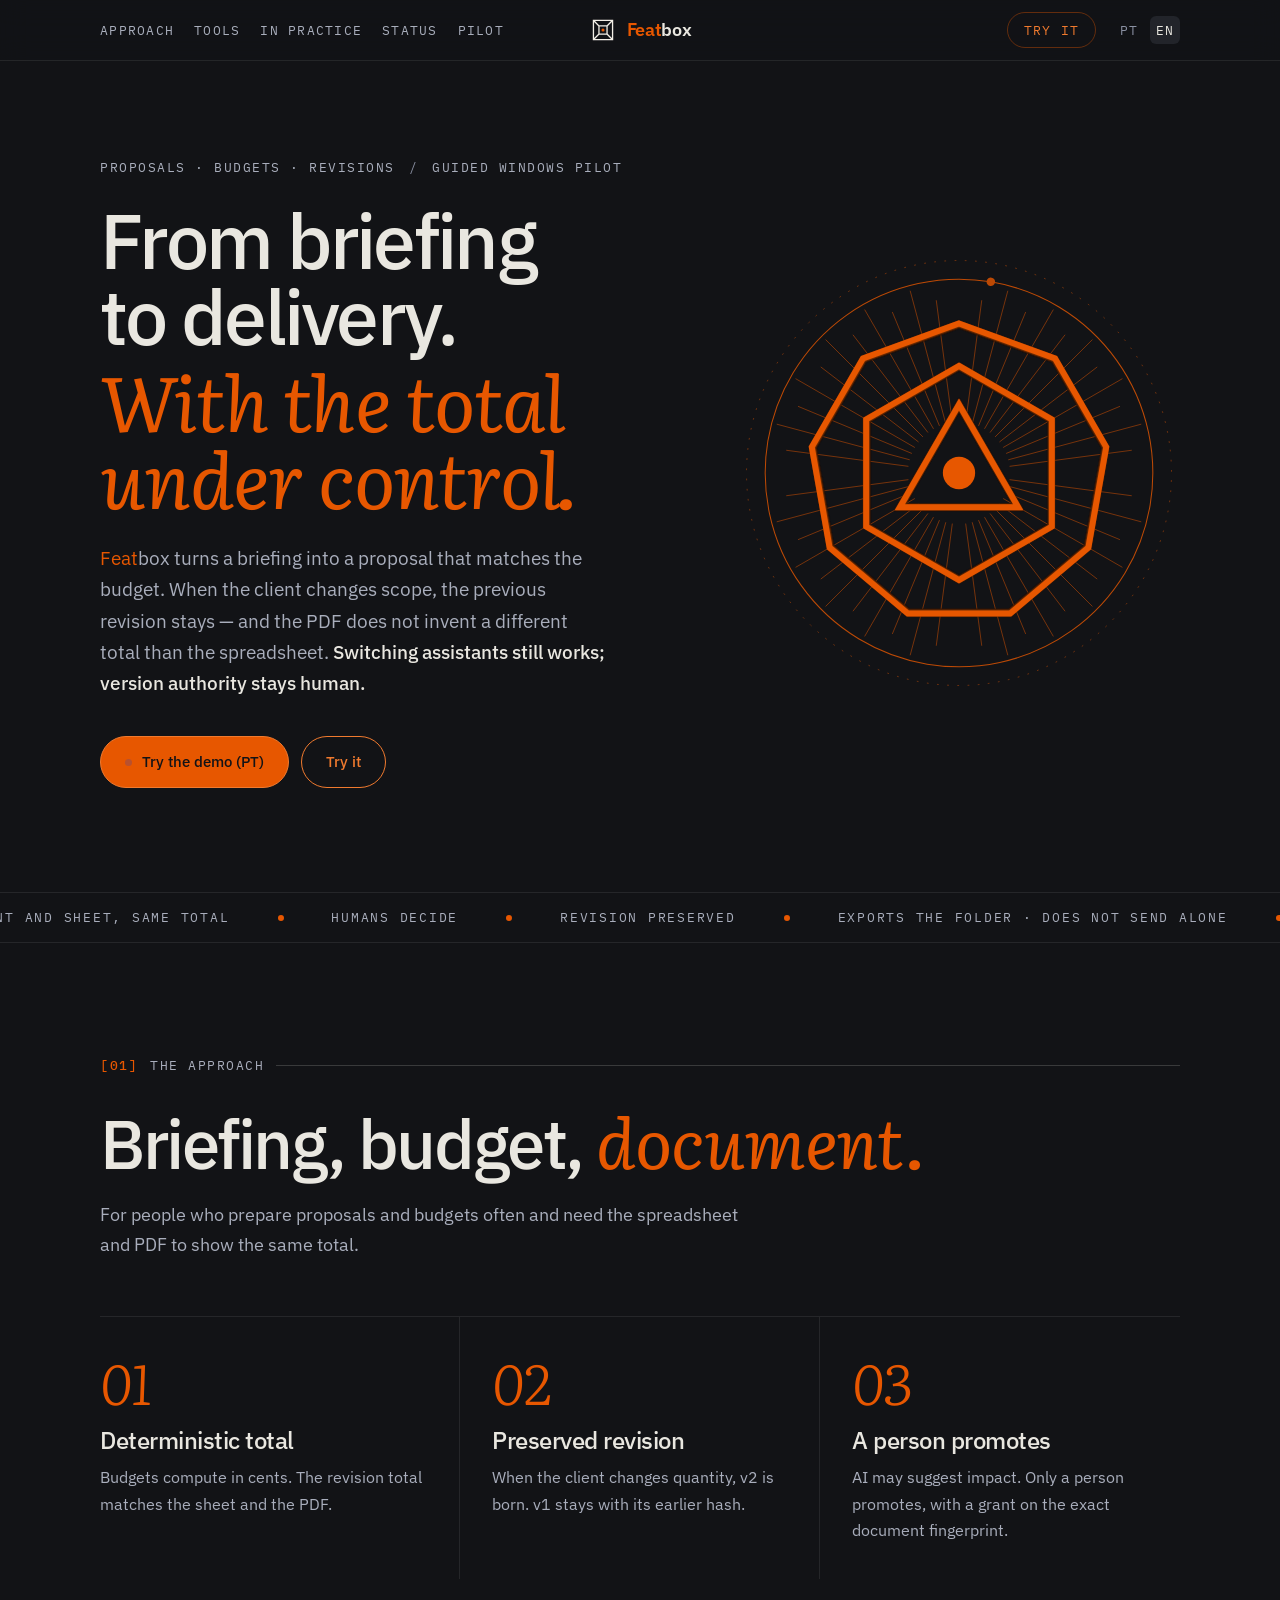
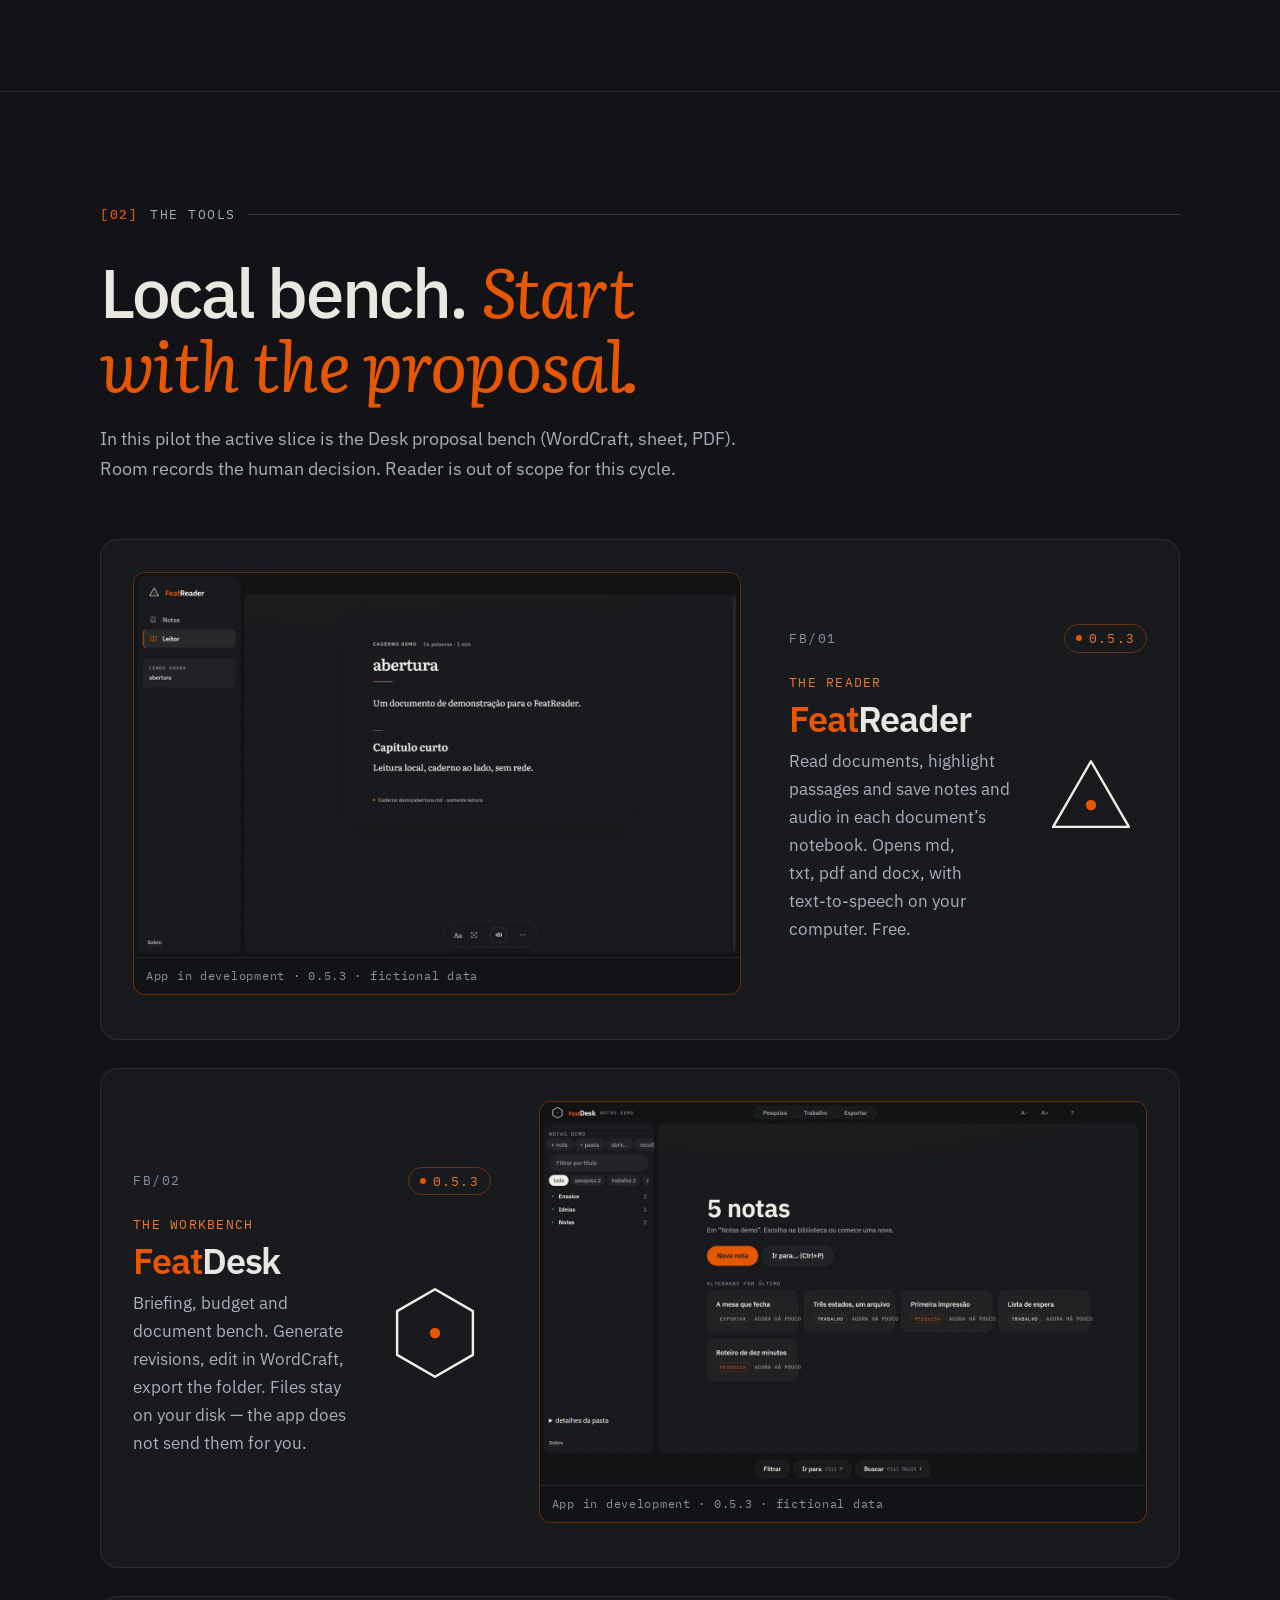
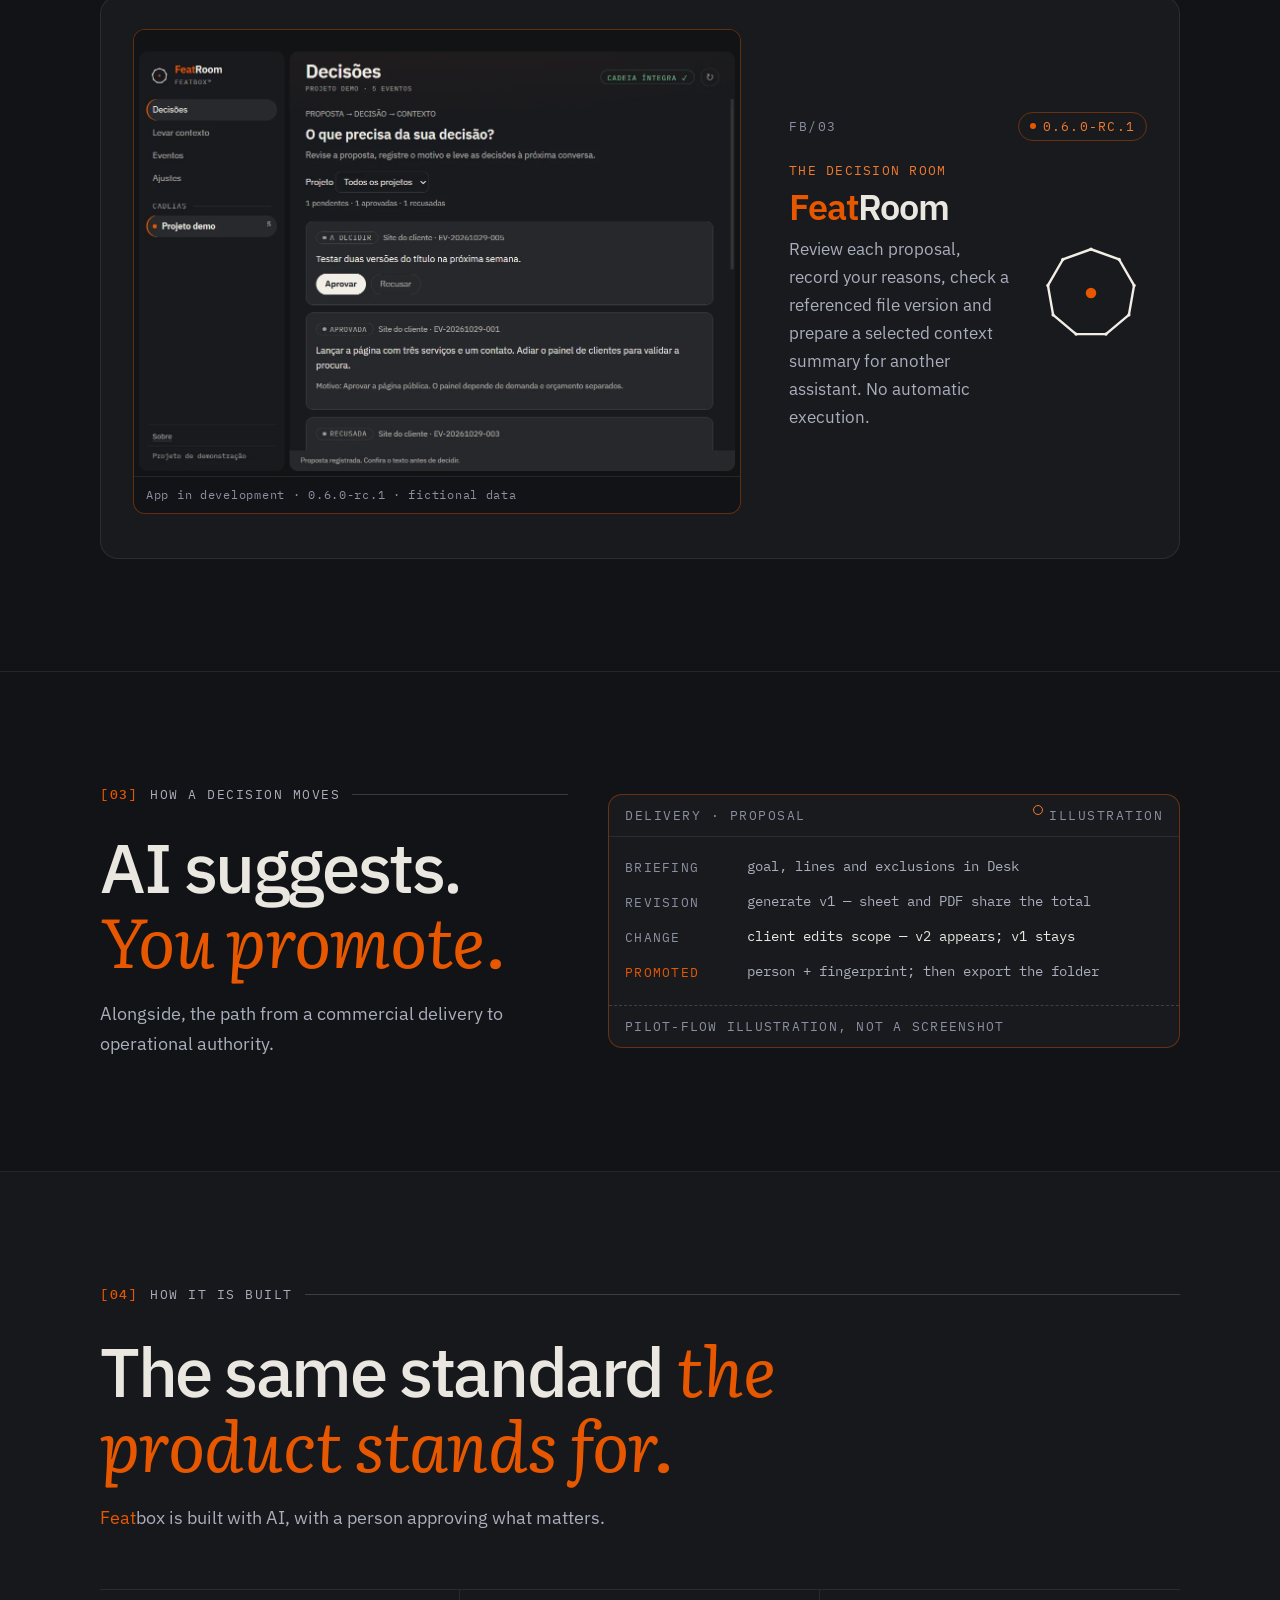
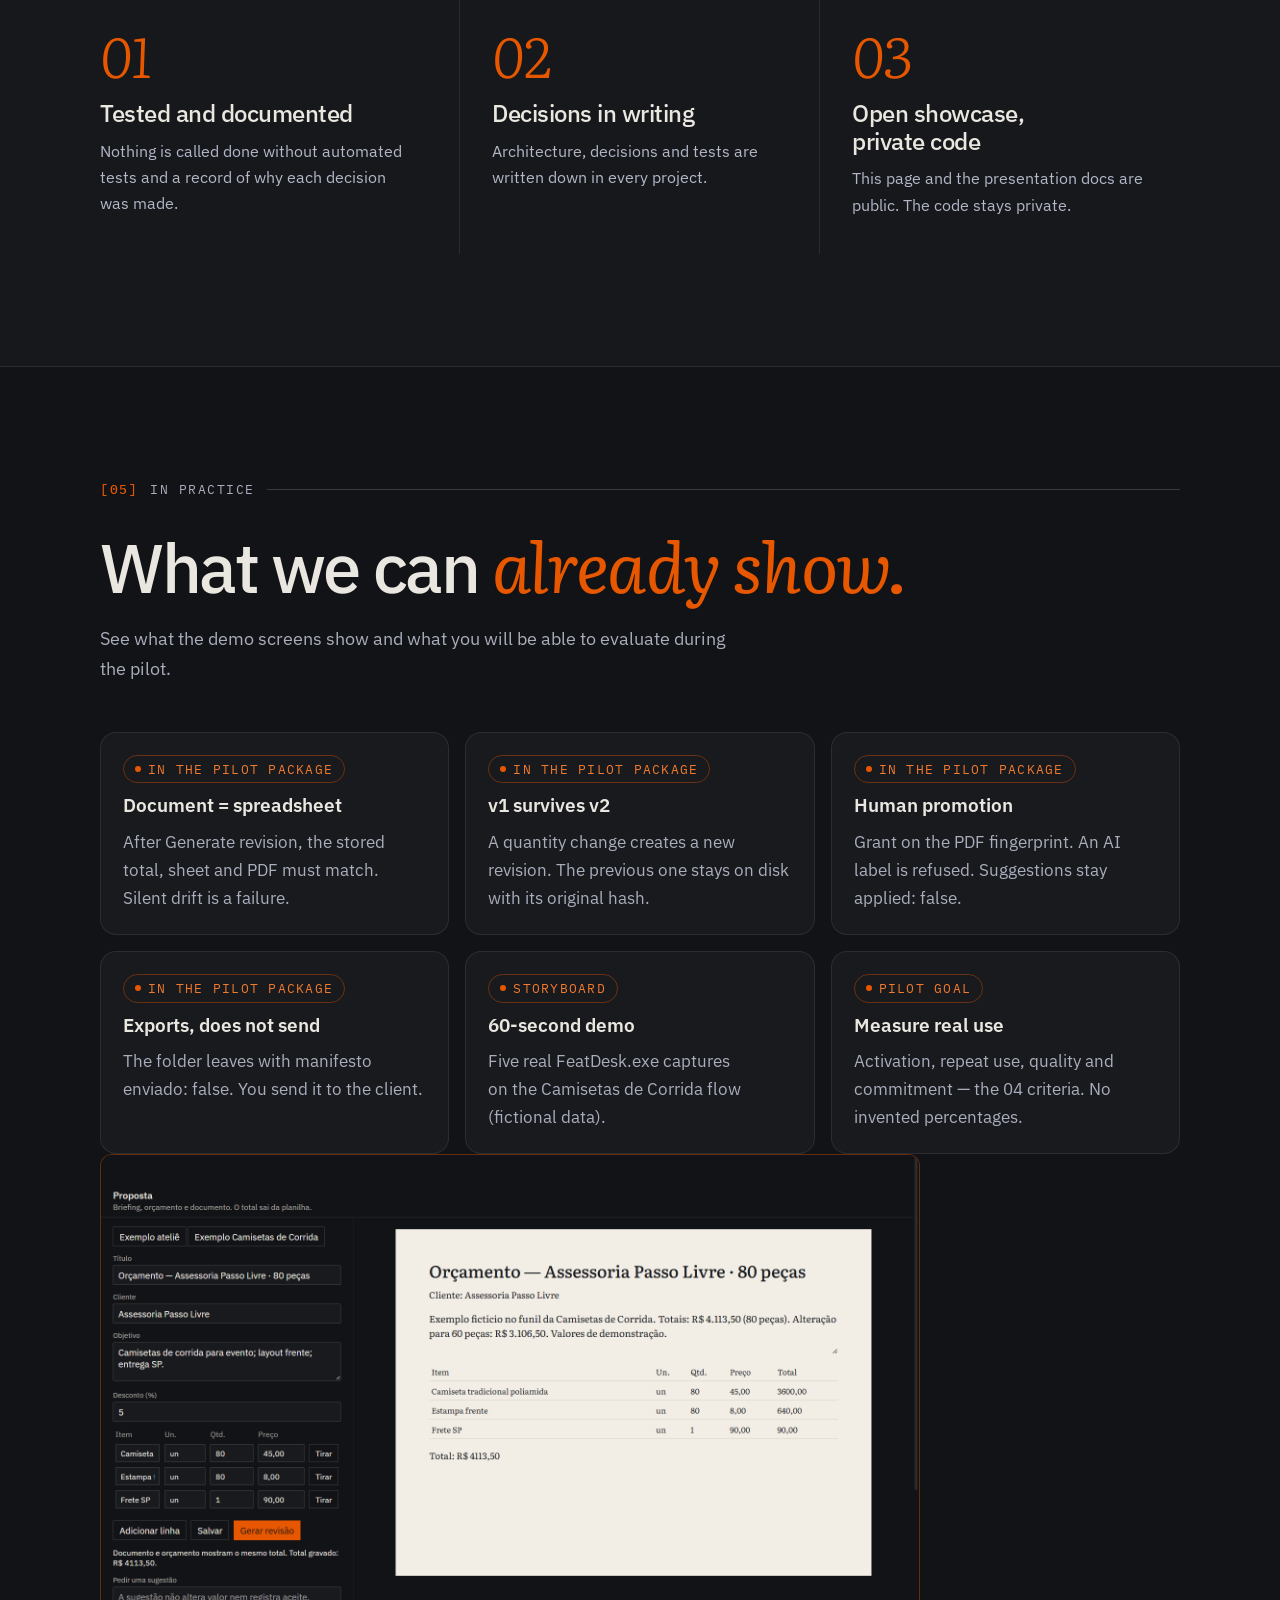
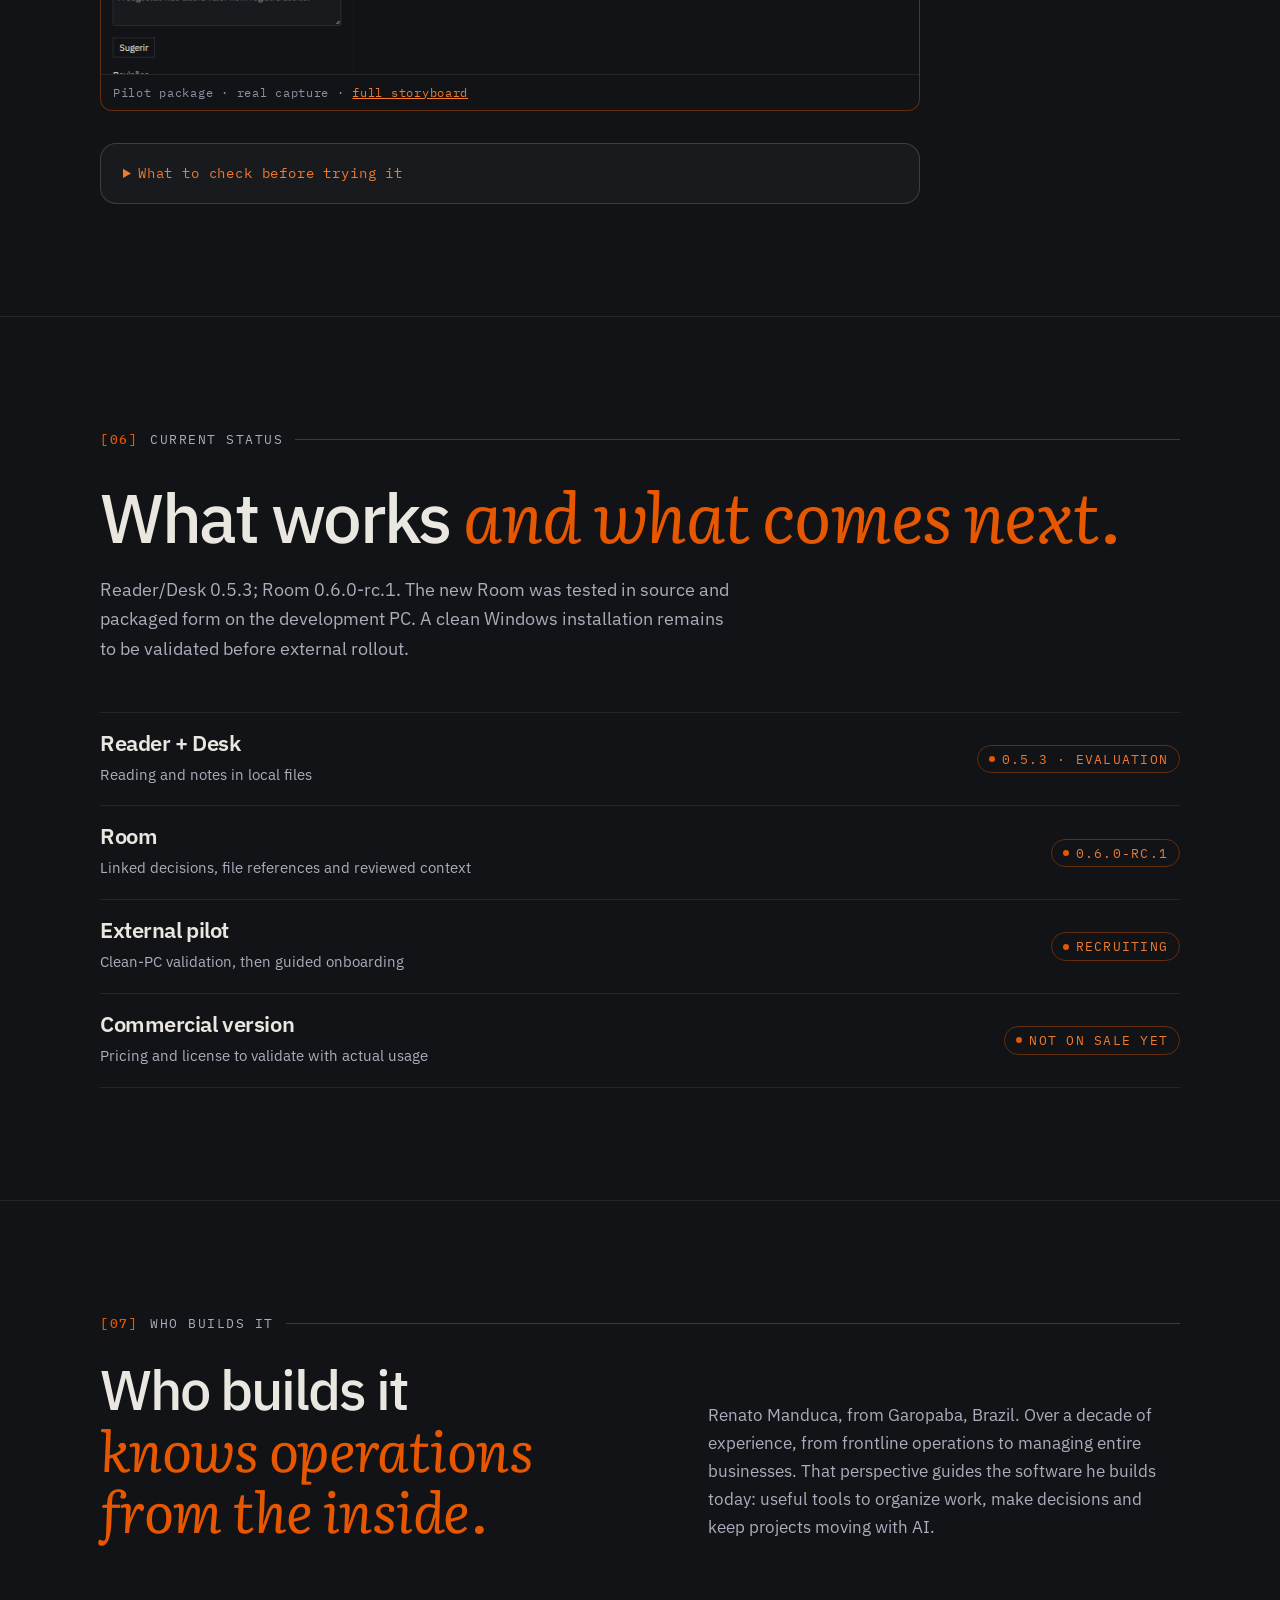
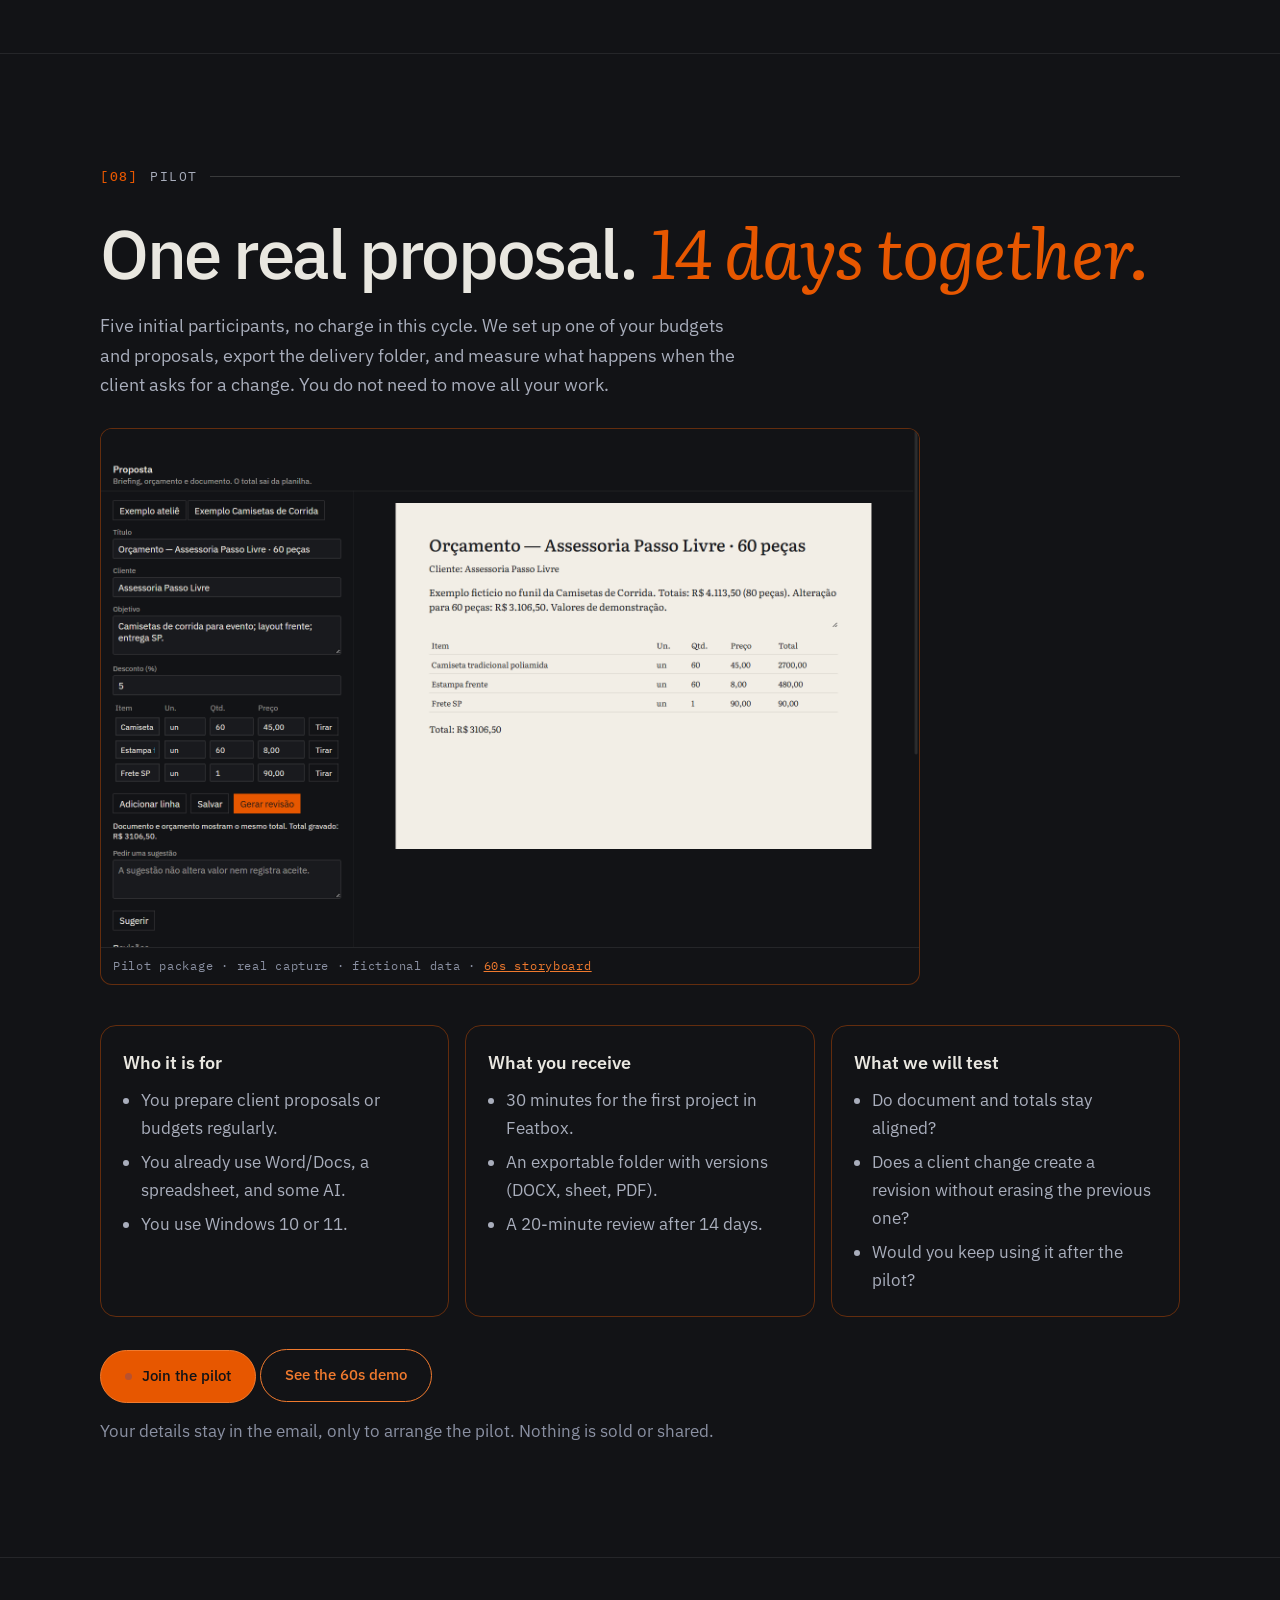
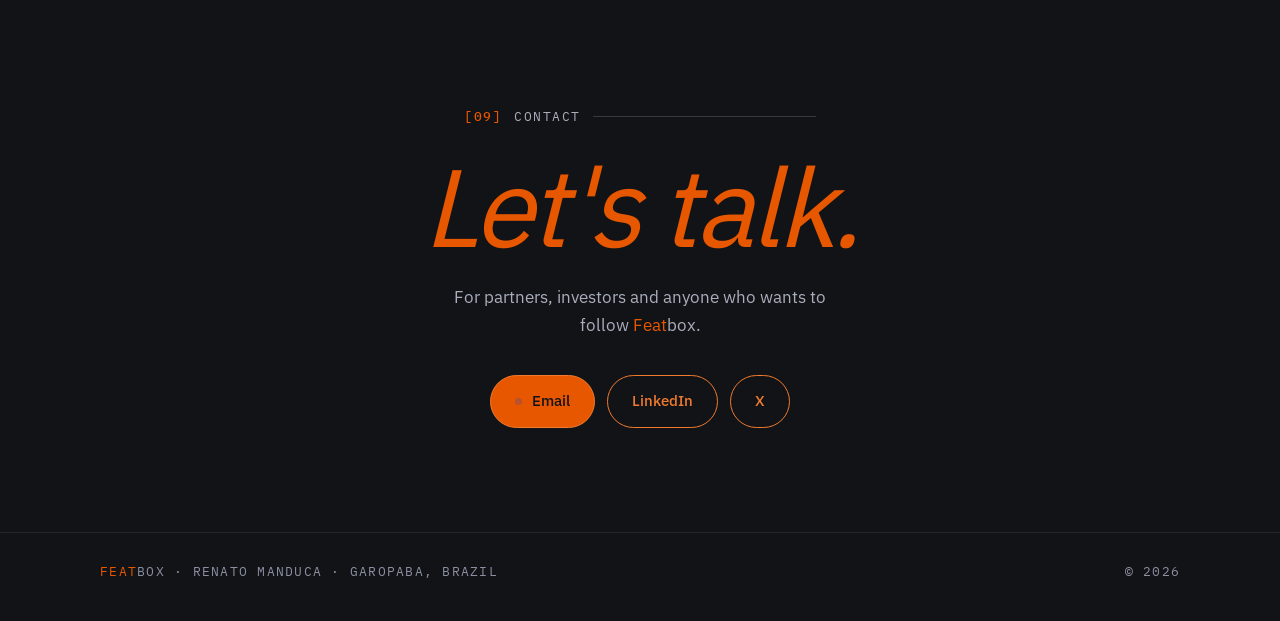
==== commit 0c451f12: "Align public site copy with proposal-bench pilot slice. EOF  Co-authored-by: Cursor <cursoragent@cur" ====
--- a/en/index.html
+++ b/en/index.html
@@ -30,7 +30,7 @@
 <link rel="icon" href="/assets/icones/favicon-16.png" type="image/png" sizes="16x16">
 <link rel="apple-touch-icon" href="/assets/icones/apple-touch-icon.png">
 <link rel="manifest" href="/site.webmanifest">
-<script type="application/ld+json">{"@context": "https://schema.org", "@type": "SoftwareApplication", "name": "Featbox", "applicationCategory": "ProductivityApplication", "operatingSystem": "Windows 10, Windows 11", "softwareVersion": "0.6.0-rc.1", "description": "Three tools for Windows: reading and annotations (FeatReader), note organization (FeatDesk) and decision history (FeatRoom). Version 0.5.3 in evaluation.", "inLanguage": "en", "url": "https://featbox.github.io/en/", "image": "https://featbox.github.io/assets/og-featbox.png?v=continuidade1", "author": {"@type": "Person", "name": "Renato Manduca", "address": {"@type": "PostalAddress", "addressLocality": "Garopaba", "addressRegion": "SC", "addressCountry": "BR"}}}</script>
+<script type="application/ld+json">{"@context": "https://schema.org", "@type": "SoftwareApplication", "name": "Featbox", "applicationCategory": "ProductivityApplication", "operatingSystem": "Windows 10, Windows 11", "softwareVersion": "0.5.3-piloto", "description": "Windows workbench for proposals and budgets: briefing, deterministic pricing, editable document, preserved revisions and export. Accompanied pilot — document and figures stay aligned; AI suggests and does not approve.", "inLanguage": "en", "url": "https://featbox.github.io/en/", "image": "https://featbox.github.io/assets/og-featbox.png?v=continuidade1", "author": {"@type": "Person", "name": "Renato Manduca", "address": {"@type": "PostalAddress", "addressLocality": "Garopaba", "addressRegion": "SC", "addressCountry": "BR"}}}</script>
 <!-- seo:fim -->
 <link rel="alternate" hreflang="pt-BR" href="https://featbox.github.io/">
 <link rel="alternate" hreflang="en" href="https://featbox.github.io/en/">
